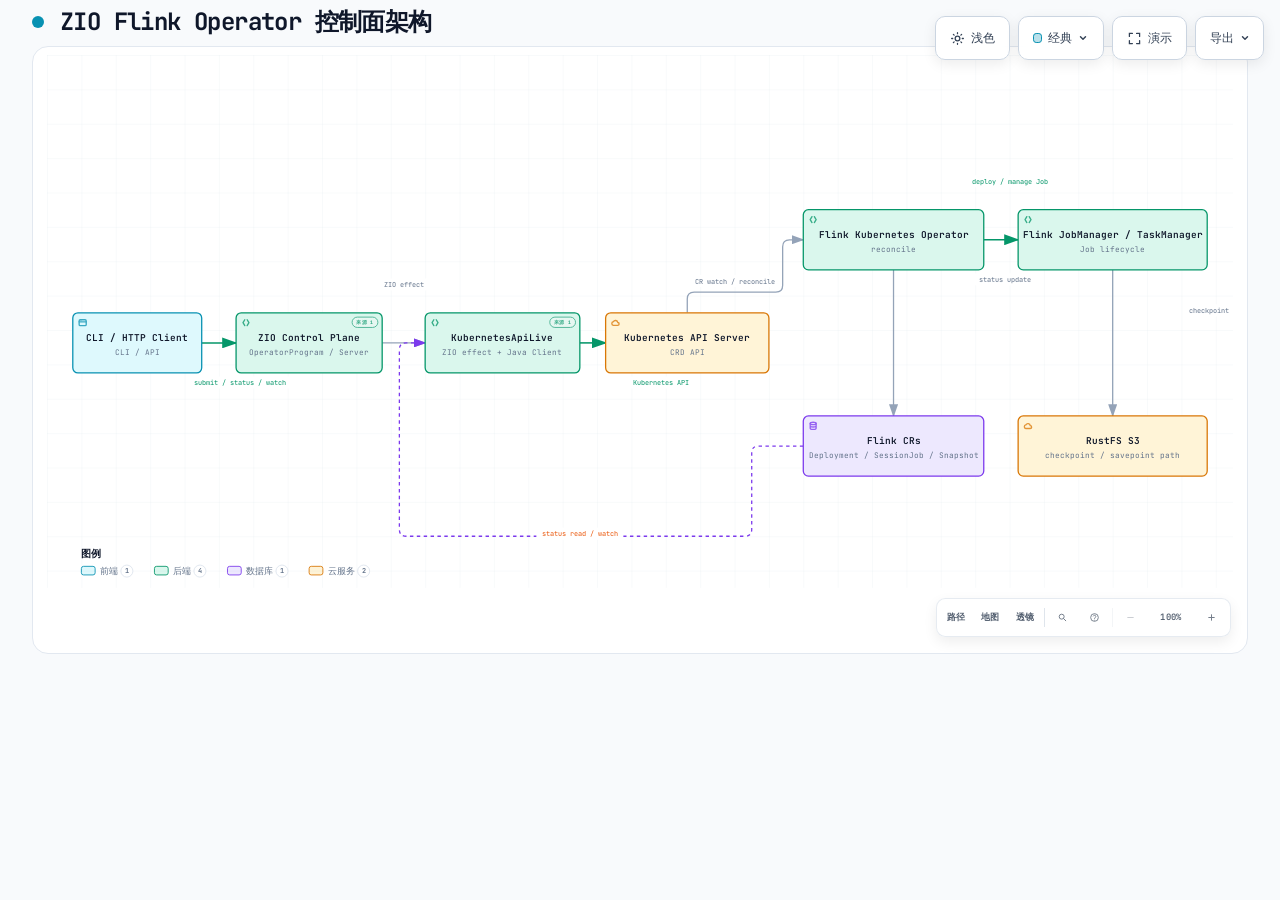
==== docs/diagrams/architecture.html @ db68c4c1 "add architecture and data flow diagrams" ====
<!DOCTYPE html>
<html lang="zh-CN" data-theme="dark" data-preset="classic">
<head>
  <meta charset="UTF-8">
  <meta name="viewport" content="width=device-width, initial-scale=1.0">
  <meta name="generator" content="archify 2.16.0-dev.0">
  <title>ZIO Flink Operator 控制面架构</title>
  <script>
    // Resolve the theme before first paint so light-preference users don't
    // see a dark flash. The toolbar script below re-applies with UI state.
    (function () {
      try {
        var theme = null;
        try {
          var param = new URLSearchParams(window.location.search).get('theme');
          if (param === 'light' || param === 'dark') theme = param;
          if (new URLSearchParams(window.location.search).get('embed') === '1') {
            document.documentElement.setAttribute('data-embed', 'true');
          }
          if (new URLSearchParams(window.location.search).get('present') === '1') {
            document.documentElement.setAttribute('data-present', 'true');
          }
        } catch (_) {}
        if (!theme) {
          try { theme = localStorage.getItem('archify-theme'); } catch (_) {}
        }
        if (theme !== 'light' && theme !== 'dark') {
          theme = window.matchMedia('(prefers-color-scheme: light)').matches ? 'light' : 'dark';
        }
        document.documentElement.setAttribute('data-theme', theme);
      } catch (_) {}
    })();
  </script>
  <!-- Async font load: a blackholed network must not block first paint.
       The body font stack falls back to system monospace until it lands. -->
  <link rel="preconnect" href="https://fonts.gstatic.com" crossorigin>
  <link href="https://fonts.googleapis.com/css2?family=JetBrains+Mono:wght@400;500;600;700&display=swap"
        rel="stylesheet" media="print" onload="this.media='all'">
  <noscript>
    <link href="https://fonts.googleapis.com/css2?family=JetBrains+Mono:wght@400;500;600;700&display=swap" rel="stylesheet">
  </noscript>
  <style>
    /* ==========================================================
       THEME VARIABLES — switch by toggling [data-theme] on <html>
       ========================================================== */
    :root,
    [data-theme="dark"] {
      --bg: #020617;
      --grid: #1e293b;
      --text: #ffffff;
      --text-muted: #94a3b8;
      --text-dim: #475569;
      /* UI chrome and menu hints need more contrast than SVG .t-dim accents */
      --text-faint: #7d8da1;

      --panel: rgba(15, 23, 42, 0.5);
      --panel-border: #1e293b;
      --lane-fill: rgba(15, 23, 42, 0.22);
      --lane-stroke: #334155;

      --arrow: #64748b;
      --arrow-emphasis: #34d399;

      /* Opaque mask color used behind semi-transparent component fills
         so the arrows drawn underneath are properly hidden. */
      --mask: #0f172a;

      --frontend-fill:    rgba(8, 51, 68, 0.4);
      --frontend-stroke:  #22d3ee;
      --backend-fill:     rgba(6, 78, 59, 0.4);
      --backend-stroke:   #34d399;
      --database-fill:    rgba(76, 29, 149, 0.4);
      --database-stroke:  #a78bfa;
      --cloud-fill:       rgba(120, 53, 15, 0.3);
      --cloud-stroke:     #fbbf24;
      --security-fill:    rgba(136, 19, 55, 0.4);
      --security-stroke:  #fb7185;
      --messagebus-fill:  rgba(251, 146, 60, 0.3);
      --messagebus-stroke:#fb923c;
      --external-fill:    rgba(30, 41, 59, 0.5);
      --external-stroke:  #94a3b8;

      --toolbar-bg:       rgba(15, 23, 42, 0.8);
      --toolbar-border:   #334155;
      --toolbar-text:     #e2e8f0;
      --toolbar-hover:    rgba(15, 23, 42, 0.95);
      --toolbar-menu-bg:  #0f172a;
    }

    [data-theme="light"] {
      --bg: #f8fafc;
      --grid: #e2e8f0;
      --text: #0f172a;
      --text-muted: #64748b;
      --text-dim: #94a3b8;
      --text-faint: #64748b;

      --panel: #ffffff;
      --panel-border: #e2e8f0;
      --lane-fill: rgba(248, 250, 252, 0.65);
      --lane-stroke: #cbd5e1;

      --arrow: #94a3b8;
      --arrow-emphasis: #059669;

      --mask: #ffffff;

      --frontend-fill:    rgba(34, 211, 238, 0.15);
      --frontend-stroke:  #0891b2;
      --backend-fill:     rgba(52, 211, 153, 0.18);
      --backend-stroke:   #059669;
      --database-fill:    rgba(167, 139, 250, 0.2);
      --database-stroke:  #7c3aed;
      --cloud-fill:       rgba(251, 191, 36, 0.18);
      --cloud-stroke:     #d97706;
      --security-fill:    rgba(251, 113, 133, 0.15);
      --security-stroke:  #e11d48;
      --messagebus-fill:  rgba(251, 146, 60, 0.15);
      --messagebus-stroke:#ea580c;
      --external-fill:    rgba(148, 163, 184, 0.18);
      --external-stroke:  #64748b;

      --toolbar-bg:       rgba(255, 255, 255, 0.92);
      --toolbar-border:   #cbd5e1;
      --toolbar-text:     #334155;
      --toolbar-hover:    #ffffff;
      --toolbar-menu-bg:  #ffffff;
    }

    /* ==========================================================
       SIGNAL FLOW — an opt-in, motion-forward visual preset.
       The variables also target a standalone exported SVG, whose
       root carries data-preset and data-theme directly.
       ========================================================== */
    [data-preset="signal-flow"][data-theme="dark"] {
      --bg: #030711;
      --grid: #15233a;
      --panel: rgba(6, 14, 28, 0.78);
      --panel-border: #1d3350;
      --lane-fill: rgba(9, 22, 40, 0.5);
      --lane-stroke: #2c4564;
      --text: #f5fbff;
      --text-muted: #9eb0c7;
      --text-dim: #52667f;
      --text-faint: #7890ad;
      --mask: #07101e;
      --frontend-fill: rgba(6, 182, 212, 0.14);
      --frontend-stroke: #67e8f9;
      --backend-fill: rgba(16, 185, 129, 0.14);
      --backend-stroke: #5eead4;
      --database-fill: rgba(139, 92, 246, 0.16);
      --database-stroke: #c4b5fd;
      --cloud-fill: rgba(245, 158, 11, 0.13);
      --cloud-stroke: #fcd34d;
      --security-fill: rgba(244, 63, 94, 0.13);
      --security-stroke: #fda4af;
      --messagebus-fill: rgba(249, 115, 22, 0.13);
      --messagebus-stroke: #fdba74;
      --external-fill: rgba(71, 85, 105, 0.24);
      --external-stroke: #a5b4c7;
      --arrow: #7890ad;
      --arrow-emphasis: #2dd4bf;
      --toolbar-bg: rgba(7, 16, 30, 0.86);
      --toolbar-border: #29415f;
      --toolbar-menu-bg: #07101e;
    }

    [data-preset="signal-flow"][data-theme="light"] {
      --bg: #f4f9fc;
      --grid: #d4e5ee;
      --panel: rgba(255, 255, 255, 0.82);
      --panel-border: #bfd5e2;
      --lane-fill: rgba(232, 243, 248, 0.62);
      --lane-stroke: #a9c5d5;
      --text: #102638;
      --text-muted: #587287;
      --text-dim: #8aa2b4;
      --text-faint: #668397;
      --mask: #ffffff;
      --frontend-fill: rgba(6, 182, 212, 0.09);
      --frontend-stroke: #0789a1;
      --backend-fill: rgba(5, 150, 105, 0.09);
      --backend-stroke: #087f69;
      --database-fill: rgba(124, 58, 237, 0.09);
      --database-stroke: #7254c7;
      --cloud-fill: rgba(217, 119, 6, 0.08);
      --cloud-stroke: #b9670b;
      --security-fill: rgba(225, 29, 72, 0.08);
      --security-stroke: #c53a59;
      --messagebus-fill: rgba(234, 88, 12, 0.08);
      --messagebus-stroke: #c65f27;
      --external-fill: rgba(100, 116, 139, 0.1);
      --external-stroke: #607a8c;
      --arrow: #7b97aa;
      --arrow-emphasis: #0d9488;
    }

    /* ==========================================================
       BLUEPRINT — a review-first drafting preset for deployment,
       infrastructure, and technical design documentation. It keeps
       the same semantic palette and geometry while trading glow for
       precise grid contrast, squared materials, and drafting marks.
       ========================================================== */
    [data-preset="blueprint"][data-theme="dark"] {
      --bg: #06131f;
      --grid: #17425a;
      --panel: rgba(7, 27, 43, 0.9);
      --panel-border: #27627f;
      --lane-fill: rgba(10, 43, 66, 0.36);
      --lane-stroke: #34799a;
      --text: #e3f6ff;
      --text-muted: #91b8ca;
      --text-dim: #557e92;
      --text-faint: #739caf;
      --mask: #0a2031;
      --frontend-fill: rgba(26, 157, 193, 0.14);
      --frontend-stroke: #66d9ef;
      --backend-fill: rgba(31, 155, 124, 0.13);
      --backend-stroke: #69dfbd;
      --database-fill: rgba(120, 105, 196, 0.14);
      --database-stroke: #b4a8ff;
      --cloud-fill: rgba(197, 145, 43, 0.13);
      --cloud-stroke: #ffd166;
      --security-fill: rgba(199, 76, 104, 0.13);
      --security-stroke: #ff8da1;
      --messagebus-fill: rgba(207, 112, 49, 0.13);
      --messagebus-stroke: #ffad66;
      --external-fill: rgba(84, 119, 139, 0.18);
      --external-stroke: #a7cad9;
      --arrow: #78a3b7;
      --arrow-emphasis: #64dfc1;
      --toolbar-bg: rgba(7, 28, 45, 0.92);
      --toolbar-border: #34799a;
      --toolbar-text: #d8f3ff;
      --toolbar-hover: rgba(18, 58, 83, 0.95);
      --toolbar-menu-bg: #0a2031;
    }

    [data-preset="blueprint"][data-theme="light"] {
      --bg: #edf7fa;
      --grid: #b5d5e1;
      --panel: rgba(249, 253, 255, 0.94);
      --panel-border: #78aabd;
      --lane-fill: rgba(210, 232, 240, 0.42);
      --lane-stroke: #83b2c4;
      --text: #123344;
      --text-muted: #4e7486;
      --text-dim: #86a6b4;
      --text-faint: #668c9d;
      --mask: #f9fdff;
      --frontend-fill: rgba(8, 145, 178, 0.08);
      --frontend-stroke: #087f9c;
      --backend-fill: rgba(5, 128, 101, 0.08);
      --backend-stroke: #08755f;
      --database-fill: rgba(100, 75, 180, 0.08);
      --database-stroke: #6757a8;
      --cloud-fill: rgba(181, 120, 15, 0.08);
      --cloud-stroke: #a86609;
      --security-fill: rgba(190, 48, 80, 0.07);
      --security-stroke: #b32f50;
      --messagebus-fill: rgba(196, 81, 22, 0.07);
      --messagebus-stroke: #b65120;
      --external-fill: rgba(79, 112, 128, 0.08);
      --external-stroke: #506f7e;
      --arrow: #6d93a5;
      --arrow-emphasis: #087f69;
      --toolbar-bg: rgba(247, 252, 254, 0.94);
      --toolbar-border: #8ab5c5;
      --toolbar-text: #294f61;
      --toolbar-hover: #ffffff;
      --toolbar-menu-bg: #f9fdff;
    }

    /* ==========================================================
       EDITORIAL — a warm, publication-minded preset for design
       reviews, launch notes, and documentation. The diagram keeps
       the same semantic palette and exact geometry, but trades
       software chrome for paper, ink, ruled structure, and one
       restrained vermilion accent.
       ========================================================== */
    [data-preset="editorial"][data-theme="dark"] {
      --bg: #181611;
      --grid: #39342a;
      --panel: rgba(35, 31, 24, 0.96);
      --panel-border: #625a4a;
      --lane-fill: rgba(52, 46, 35, 0.46);
      --lane-stroke: #726957;
      --text: #f4eddf;
      --text-muted: #b9ae9b;
      --text-dim: #776e60;
      --text-faint: #9d917e;
      --mask: #231f18;
      --frontend-fill: rgba(43, 133, 142, 0.16);
      --frontend-stroke: #7fc6c7;
      --backend-fill: rgba(63, 132, 92, 0.16);
      --backend-stroke: #8fc29e;
      --database-fill: rgba(117, 91, 141, 0.17);
      --database-stroke: #c0a4d0;
      --cloud-fill: rgba(170, 119, 49, 0.16);
      --cloud-stroke: #d8ad68;
      --security-fill: rgba(157, 69, 65, 0.17);
      --security-stroke: #df9085;
      --messagebus-fill: rgba(174, 79, 42, 0.16);
      --messagebus-stroke: #df946f;
      --external-fill: rgba(126, 115, 96, 0.18);
      --external-stroke: #b8ad99;
      --arrow: #948978;
      --arrow-emphasis: #dd6b3d;
      --toolbar-bg: rgba(35, 31, 24, 0.92);
      --toolbar-border: #625a4a;
      --toolbar-text: #eee5d5;
      --toolbar-hover: #302a20;
      --toolbar-menu-bg: #231f18;
    }

    [data-preset="editorial"][data-theme="light"] {
      --bg: #f2eee5;
      --grid: #d8d0c2;
      --panel: rgba(251, 248, 241, 0.97);
      --panel-border: #c4b9a6;
      --lane-fill: rgba(229, 221, 207, 0.42);
      --lane-stroke: #b8aa94;
      --text: #242018;
      --text-muted: #6f6658;
      --text-dim: #a09788;
      --text-faint: #817767;
      --mask: #fbf8f1;
      --frontend-fill: rgba(31, 117, 126, 0.09);
      --frontend-stroke: #287e84;
      --backend-fill: rgba(42, 119, 75, 0.09);
      --backend-stroke: #397b53;
      --database-fill: rgba(105, 75, 130, 0.09);
      --database-stroke: #765d86;
      --cloud-fill: rgba(157, 103, 31, 0.1);
      --cloud-stroke: #9a671f;
      --security-fill: rgba(153, 58, 52, 0.09);
      --security-stroke: #9e463f;
      --messagebus-fill: rgba(182, 70, 27, 0.09);
      --messagebus-stroke: #ad4b25;
      --external-fill: rgba(101, 91, 75, 0.09);
      --external-stroke: #746b5e;
      --arrow: #8a806f;
      --arrow-emphasis: #bb4c23;
      --toolbar-bg: rgba(251, 248, 241, 0.94);
      --toolbar-border: #c4b9a6;
      --toolbar-text: #40392f;
      --toolbar-hover: #fffdf8;
      --toolbar-menu-bg: #fbf8f1;
    }

    * { margin: 0; padding: 0; box-sizing: border-box; }

    body {
      font-family: 'JetBrains Mono', ui-monospace, SFMono-Regular, Menlo, Consolas, 'DejaVu Sans Mono', 'Liberation Mono', 'Noto Sans Mono CJK SC', 'PingFang SC', 'Hiragino Sans GB', 'Microsoft YaHei', monospace;
      background: var(--bg);
      min-height: 100vh;
      padding: 2rem;
      color: var(--text);
      transition: background 0.2s ease, color 0.2s ease;
    }

    html[data-preset="signal-flow"] body {
      background-image:
        radial-gradient(circle at 18% -8%, rgba(34, 211, 238, 0.14), transparent 34rem),
        radial-gradient(circle at 92% 18%, rgba(139, 92, 246, 0.12), transparent 30rem);
      background-attachment: fixed;
    }
    html[data-preset="signal-flow"][data-theme="light"] body {
      background-image:
        radial-gradient(circle at 18% -8%, rgba(6, 182, 212, 0.12), transparent 34rem),
        radial-gradient(circle at 92% 18%, rgba(139, 92, 246, 0.08), transparent 30rem);
    }
    html[data-preset="blueprint"] body {
      background-image:
        linear-gradient(var(--grid) 1px, transparent 1px),
        linear-gradient(90deg, var(--grid) 1px, transparent 1px);
      background-size: 32px 32px;
      background-position: -1px -1px;
      background-attachment: fixed;
    }
    html[data-preset="editorial"] body {
      background-image:
        linear-gradient(90deg, transparent 0, transparent 5.4rem, color-mix(in srgb, var(--security-stroke) 18%, transparent) 5.4rem, color-mix(in srgb, var(--security-stroke) 18%, transparent) calc(5.4rem + 1px), transparent calc(5.4rem + 1px)),
        repeating-linear-gradient(0deg, transparent 0, transparent 31px, color-mix(in srgb, var(--grid) 36%, transparent) 31px, color-mix(in srgb, var(--grid) 36%, transparent) 32px);
      background-attachment: fixed;
    }

    /* Gallery/embed mode keeps the generated artifact as the source of truth
       while presenting only its diagram surface inside a proof card. */
    html[data-embed="true"] body {
      min-height: 0;
      padding: 0;
      overflow: hidden;
      background: var(--bg);
      background-image: none;
    }
    html[data-embed="true"] .toolbar,
    html[data-embed="true"] .header,
    html[data-embed="true"] .cards,
    html[data-embed="true"] .diagram-nav,
    html[data-embed="true"] .overview-map,
    html[data-embed="true"] .focus-chip,
    html[data-embed="true"] .route-probe,
    html[data-embed="true"] .semantic-lens,
    html[data-embed="true"] .diagram-guide,
    html[data-embed="true"] .node-finder,
    html[data-embed="true"] .guided-views { display: none !important; }
    html[data-embed="true"] .container { max-width: none; }
    html[data-embed="true"] .diagram-container {
      padding: 0.5rem;
      border: 0;
      border-radius: 0;
      box-shadow: none;
    }
    html[data-embed="true"] .diagram-container svg { min-width: 0; }

    /* Share Chapter Cue lives in the HTML viewer layer, not inside the SVG.
       It gives one-shot embeds a title, authored note, truthful stop order,
       and lifecycle state while canonical diagram geometry stays untouched. */
    .share-chapter-cue { display: none; }
    html[data-embed="true"][data-share-playback="true"] .share-chapter-cue:not([hidden]),
    html[data-embed="true"][data-share-moment="true"] .share-chapter-cue:not([hidden]) {
      position: absolute;
      z-index: 18;
      top: 0.85rem;
      left: 50%;
      display: grid;
      grid-template-columns: auto minmax(9rem, 13.5rem) minmax(0, 1fr);
      align-items: center;
      gap: 0.45rem 0.85rem;
      width: min(52rem, calc(100% - 1.5rem));
      min-height: 3.35rem;
      padding: 0.55rem 0.75rem 0.65rem;
      overflow: hidden;
      border: 1px solid color-mix(in srgb, var(--frontend-stroke) 42%, var(--toolbar-border));
      border-radius: 0.75rem;
      background:
        linear-gradient(115deg, color-mix(in srgb, var(--frontend-fill) 52%, transparent), transparent 45%),
        color-mix(in srgb, var(--toolbar-menu-bg) 92%, transparent);
      color: var(--toolbar-text);
      box-shadow: 0 14px 42px rgba(0, 0, 0, 0.3), inset 0 1px 0 rgba(255, 255, 255, 0.045);
      backdrop-filter: blur(16px);
      pointer-events: none;
      animation: archify-share-cue-enter 280ms cubic-bezier(0.22, 1, 0.36, 1) both;
    }
    html[data-preset="blueprint"] .share-chapter-cue {
      border-radius: 0.2rem;
      background:
        linear-gradient(90deg, color-mix(in srgb, var(--frontend-fill) 46%, transparent), transparent 36%),
        var(--toolbar-menu-bg);
      box-shadow: 0 10px 28px rgba(0, 0, 0, 0.2);
      backdrop-filter: none;
    }
    html[data-preset="editorial"] .share-chapter-cue {
      border-color: var(--panel-border);
      background:
        linear-gradient(90deg, color-mix(in srgb, var(--security-fill) 58%, transparent), transparent 42%),
        var(--toolbar-menu-bg);
      box-shadow: 0 10px 30px color-mix(in srgb, #000 18%, transparent);
      backdrop-filter: none;
    }
    html[data-preset="editorial"] .share-chapter-state { color: var(--arrow-emphasis); }
    html[data-preset="editorial"] .share-chapter-state::before {
      border-radius: 0;
      box-shadow: none;
      transform: rotate(45deg) scale(0.8);
    }
    .share-chapter-index {
      display: grid;
      gap: 0.12rem;
      min-width: 5rem;
      padding-right: 0.75rem;
      border-right: 1px solid var(--toolbar-border);
    }
    .share-chapter-state {
      display: inline-flex;
      align-items: center;
      gap: 0.36rem;
      color: var(--frontend-stroke);
      font-size: 0.5rem;
      font-weight: 800;
      letter-spacing: 0.14em;
      text-transform: uppercase;
    }
    .share-chapter-state::before {
      width: 0.38rem;
      height: 0.38rem;
      border-radius: 50%;
      background: currentColor;
      box-shadow: 0 0 10px currentColor;
      content: '';
    }
    .share-chapter-cue[data-state="playing"] .share-chapter-state::before {
      animation: archify-share-cue-pulse 1.15s ease-in-out infinite;
    }
    .share-chapter-count {
      color: var(--text-faint);
      font-size: 0.5rem;
      font-weight: 700;
      letter-spacing: 0.08em;
      text-transform: uppercase;
    }
    .share-chapter-copy { min-width: 0; }
    .share-chapter-copy strong,
    .share-chapter-copy small,
    .share-chapter-route {
      display: block;
      overflow: hidden;
      text-overflow: ellipsis;
      white-space: nowrap;
    }
    .share-chapter-copy strong {
      color: var(--toolbar-text);
      font-size: 0.6875rem;
      line-height: 1.35;
    }
    .share-chapter-copy small {
      margin-top: 0.08rem;
      color: var(--text-muted);
      font-size: 0.5rem;
      line-height: 1.35;
    }
    .share-chapter-route {
      color: color-mix(in srgb, var(--frontend-stroke) 76%, var(--text-muted));
      font-size: 0.5625rem;
      font-weight: 650;
      letter-spacing: 0.015em;
      text-align: right;
    }
    .share-chapter-progress {
      position: absolute;
      right: 0;
      bottom: 0;
      left: 0;
      height: 2px;
      overflow: hidden;
      background: color-mix(in srgb, var(--toolbar-border) 72%, transparent);
    }
    .share-chapter-progress span {
      display: block;
      width: 100%;
      height: 100%;
      background: linear-gradient(90deg, var(--frontend-stroke), var(--database-stroke));
      box-shadow: 0 0 12px var(--frontend-stroke);
      transform: scaleX(0);
      transform-origin: left center;
    }

    /* Presentation Stage is a viewer-only layer: it gives the live diagram
       the viewport while keeping guided views, theme, focus, and exports real.
       Embed mode wins when both query parameters are present. */
    html[data-present="true"]:not([data-embed="true"]) body {
      height: 100dvh;
      min-height: 0;
      padding: 1rem;
      overflow: hidden;
    }
    html[data-present="true"]:not([data-embed="true"]) .container {
      display: flex;
      flex-direction: column;
      gap: 0.75rem;
      width: 100%;
      max-width: none;
      height: calc(100dvh - 2rem);
    }
    html[data-present="true"]:not([data-embed="true"]) .header {
      flex: none;
      min-width: 0;
      margin: 0;
      padding-right: 23rem;
    }
    html[data-present="true"]:not([data-embed="true"]) .header-row { margin-bottom: 0.25rem; }
    html[data-present="true"]:not([data-embed="true"]) .subtitle {
      overflow: hidden;
      text-overflow: ellipsis;
      white-space: nowrap;
    }
    html[data-present="true"]:not([data-embed="true"]) .guided-views {
      flex: none;
      margin-bottom: 0;
    }
    html[data-present="true"]:not([data-embed="true"]) .diagram-container {
      display: flex;
      flex: 1 1 auto;
      align-items: center;
      justify-content: center;
      min-height: 0;
      padding: 0.75rem;
      padding-bottom: calc(0.75rem + var(--archify-nav-reserve));
    }
    html[data-present="true"]:not([data-embed="true"]) .diagram-container > svg {
      flex: 1 1 auto;
      height: 100%;
      min-height: 0;
      width: 100%;
      min-width: 0;
    }
    html[data-present="true"]:not([data-embed="true"]) .cards { display: none; }
    html[data-present="true"]:not([data-embed="true"]) #btn-present {
      border-color: var(--frontend-stroke);
      color: var(--frontend-stroke);
    }

    /* The reader owns only the outer scale. Wide diagrams keep one authored
       SVG/viewBox while the runtime chooses a desktop width from the actual
       vertical budget. This avoids device-specific files and breakpoint
       jumps between a laptop and a tall monitor. */
    .container {
      width: 100%;
      max-width: var(--archify-reader-width, 1440px);
      margin: 0 auto;
    }
    @media (min-width: 768px) and (max-height: 920px) {
      .header { margin-bottom: 1rem; }
      .diagram-container { padding: 1rem; }
      .cards { margin-top: 1rem; }
      .card { padding: 1rem; }
    }

    .header { margin-bottom: 1.5rem; padding-right: 29.5rem; }

    html[data-preset="signal-flow"] .header,
    html[data-preset="blueprint"] .header,
    html[data-preset="editorial"] .header { padding-right: 29.5rem; }

    .header-row {
      display: flex;
      align-items: center;
      gap: 1rem;
      margin-bottom: 0.5rem;
    }

    .pulse-dot {
      width: 12px;
      height: 12px;
      background: var(--frontend-stroke);
      border-radius: 50%;
      animation: none;
    }

    html[data-motion-capable="true"] .pulse-dot { animation: pulse 2s infinite; }

    @keyframes pulse {
      0%, 100% { opacity: 1; }
      50% { opacity: 0.5; }
    }

    h1 {
      font-size: 1.5rem;
      font-weight: 700;
      letter-spacing: -0.025em;
    }

    .subtitle {
      color: var(--text-muted);
      font-size: 0.875rem;
      margin-left: 1.75rem;
    }

    html[data-preset="signal-flow"] .header-row::after {
      content: attr(data-preset-badge-signal-flow);
      margin-left: auto;
      color: var(--frontend-stroke);
      border: 1px solid var(--frontend-stroke);
      border-radius: 999px;
      padding: 0.28rem 0.6rem;
      font-size: 0.625rem;
      letter-spacing: 0.12em;
      opacity: 0.82;
      box-shadow: 0 0 20px rgba(34, 211, 238, 0.12);
      white-space: nowrap;
    }

    html[data-preset="blueprint"] .pulse-dot {
      width: 10px;
      height: 10px;
      border: 1px solid var(--frontend-stroke);
      border-radius: 1px;
      background: transparent;
      box-shadow: inset 0 0 0 2px var(--bg);
      transform: rotate(45deg);
      animation: none;
    }
    html[data-preset="blueprint"] .header-row::after {
      content: attr(data-preset-badge-blueprint);
      margin-left: auto;
      padding: 0.28rem 0.55rem;
      border-top: 1px solid var(--frontend-stroke);
      border-bottom: 1px solid var(--frontend-stroke);
      color: var(--frontend-stroke);
      font-size: 0.5625rem;
      font-weight: 700;
      letter-spacing: 0.14em;
      white-space: nowrap;
    }

    html[data-preset="editorial"] h1,
    html[data-preset="editorial"] .card h3 {
      font-family: Georgia, 'Times New Roman', 'Songti SC', STSong, serif;
      letter-spacing: -0.02em;
    }
    html[data-preset="editorial"] h1 { font-size: 1.72rem; font-weight: 600; }
    html[data-preset="editorial"] .pulse-dot {
      width: 9px;
      height: 9px;
      border: 1px solid var(--arrow-emphasis);
      border-radius: 0;
      background: var(--arrow-emphasis);
      box-shadow: 0 0 0 3px color-mix(in srgb, var(--arrow-emphasis) 14%, transparent);
      transform: rotate(45deg);
      animation: none;
    }
    html[data-preset="editorial"] .header-row::after {
      content: attr(data-preset-badge-editorial);
      margin-left: auto;
      padding: 0.32rem 0 0.24rem;
      border-bottom: 2px solid var(--arrow-emphasis);
      color: var(--arrow-emphasis);
      font-family: Georgia, 'Times New Roman', serif;
      font-size: 0.625rem;
      font-style: italic;
      font-weight: 600;
      letter-spacing: 0.08em;
      white-space: nowrap;
    }

    .diagram-container {
      --archify-nav-reserve: 0px;
      background: var(--panel);
      border-radius: 1rem;
      border: 1px solid var(--panel-border);
      padding: 1.5rem;
      padding-bottom: calc(1.5rem + var(--archify-nav-reserve));
      overflow: hidden;
      position: relative;
    }

    html[data-preset="signal-flow"] .diagram-container {
      position: relative;
      overflow: hidden;
      background: linear-gradient(180deg, rgba(8, 20, 38, 0.82), rgba(3, 8, 18, 0.94));
      box-shadow: inset 0 1px 0 rgba(255, 255, 255, 0.04), 0 28px 80px rgba(0, 0, 0, 0.34);
    }
    html[data-preset="signal-flow"][data-theme="light"] .diagram-container {
      background: linear-gradient(180deg, rgba(255, 255, 255, 0.9), rgba(237, 246, 250, 0.94));
      box-shadow: inset 0 1px 0 rgba(255, 255, 255, 0.72), 0 24px 60px rgba(45, 78, 99, 0.12);
    }
    html[data-preset="blueprint"] .diagram-container {
      border-color: var(--panel-border);
      border-radius: 0.35rem;
      background: var(--panel);
      box-shadow:
        inset 0 0 0 1px color-mix(in srgb, var(--panel-border) 34%, transparent),
        0 18px 48px rgba(0, 0, 0, 0.16);
    }
    html[data-preset="blueprint"] .diagram-container::after {
      content: "";
      position: absolute;
      z-index: 10;
      inset: 0.7rem;
      pointer-events: none;
      background:
        linear-gradient(var(--frontend-stroke), var(--frontend-stroke)) left top / 1.35rem 1px no-repeat,
        linear-gradient(var(--frontend-stroke), var(--frontend-stroke)) left top / 1px 1.35rem no-repeat,
        linear-gradient(var(--frontend-stroke), var(--frontend-stroke)) right top / 1.35rem 1px no-repeat,
        linear-gradient(var(--frontend-stroke), var(--frontend-stroke)) right top / 1px 1.35rem no-repeat,
        linear-gradient(var(--frontend-stroke), var(--frontend-stroke)) left bottom / 1.35rem 1px no-repeat,
        linear-gradient(var(--frontend-stroke), var(--frontend-stroke)) left bottom / 1px 1.35rem no-repeat,
        linear-gradient(var(--frontend-stroke), var(--frontend-stroke)) right bottom / 1.35rem 1px no-repeat,
        linear-gradient(var(--frontend-stroke), var(--frontend-stroke)) right bottom / 1px 1.35rem no-repeat;
      opacity: 0.58;
    }
    html[data-preset="editorial"] .diagram-container {
      overflow: hidden;
      border-color: var(--panel-border);
      border-radius: 0.38rem;
      background:
        linear-gradient(90deg, color-mix(in srgb, var(--security-fill) 58%, transparent), transparent 12%),
        var(--panel);
      box-shadow:
        0 1px 0 color-mix(in srgb, var(--text) 6%, transparent),
        0 18px 48px color-mix(in srgb, #000 19%, transparent);
    }
    html[data-preset="editorial"] .diagram-container::after {
      position: absolute;
      z-index: 10;
      top: 0.72rem;
      right: 1.25rem;
      padding: 0.2rem 0.52rem;
      border: 1px solid var(--panel-border);
      background: var(--panel);
      color: var(--arrow-emphasis);
      content: attr(data-preset-badge-editorial-plate);
      font-family: Georgia, 'Times New Roman', serif;
      font-size: 0.52rem;
      font-style: italic;
      font-weight: 600;
      letter-spacing: 0.09em;
      pointer-events: none;
    }
    html[data-embed="true"][data-preset="editorial"] .diagram-container::after { display: none; }
    html[data-motion-capable="true"][data-preset="signal-flow"][data-ambient-motion="running"] .diagram-container::before {
      content: "";
      position: absolute;
      inset: 0;
      pointer-events: none;
      background: linear-gradient(115deg, transparent 28%, rgba(103, 232, 249, 0.035) 48%, transparent 68%);
      transform: translateX(-70%);
      animation: archify-signal-scan 4.8s ease-in-out 1 both;
    }

    /* Motion Governor gives the reader a real static state and gives the
       strongest semantic action the only motion budget. Atmosphere resets to
       its authored base instead of freezing mid-cycle. Static artifacts never
       start a decorative pulse or scan. */
    html:not([data-motion-capable="true"]) svg[data-animation="trace"] [data-animate] {
      animation: none !important;
    }
    html[data-motion="still"] .pulse-dot,
    html[data-motion="still"] .diagram-container::before,
    html[data-motion="still"] svg[data-animation="trace"] [data-animate],
    html[data-motion-owner] .pulse-dot,
    html[data-motion-owner] .diagram-container::before,
    html[data-motion-owner] svg[data-animation="trace"] [data-animate],
    html[data-embed="true"] .pulse-dot,
    html[data-embed="true"] .diagram-container::before,
    html[data-share-playback="true"] .pulse-dot,
    html[data-share-playback="true"] .diagram-container::before,
    html[data-document-hidden="true"] .pulse-dot,
    html[data-document-hidden="true"] .diagram-container::before,
    html[data-document-hidden="true"] svg[data-animation="trace"] [data-animate] {
      animation: none !important;
    }
    html[data-motion="still"] .diagram-container::before,
    html[data-motion-owner] .diagram-container::before,
    html[data-embed="true"] .diagram-container::before,
    html[data-share-playback="true"] .diagram-container::before {
      opacity: 0;
    }
    html[data-motion="still"] .guided-view-progress span,
    html[data-motion="still"] .guided-story-caption,
    html[data-motion="still"] .story-trail-flow,
    html[data-motion="still"] .intent-trace-flow,
    html[data-motion="still"] .route-probe-flow,
    html[data-motion="still"] .route-journey-flow,
    html[data-motion="still"] .semantic-lens-flow,
    html[data-motion="still"] .diagram-guide,
    html[data-motion="still"] [data-story-step],
    html[data-motion="still"] .overview-map-live,
    html[data-motion="still"] .guided-view-stop,
    html[data-motion="still"] .share-chapter-cue,
    html[data-motion="still"] .share-chapter-state::before,
    html[data-motion="still"] .share-chapter-progress span,
    html[data-document-hidden="true"] .guided-view-progress span,
    html[data-document-hidden="true"] .story-trail-flow,
    html[data-document-hidden="true"] .intent-trace-flow,
    html[data-document-hidden="true"] .route-probe-flow,
    html[data-document-hidden="true"] .route-journey-flow,
    html[data-document-hidden="true"] .semantic-lens-flow,
    html[data-document-hidden="true"] .diagram-guide,
    html[data-document-hidden="true"] [data-story-step],
    html[data-document-hidden="true"] .overview-map-live,
    html[data-document-hidden="true"] .guided-view-stop,
    html[data-document-hidden="true"] .share-chapter-cue,
    html[data-document-hidden="true"] .share-chapter-state::before,
    html[data-document-hidden="true"] .share-chapter-progress span {
      animation: none !important;
    }
    html[data-motion="still"] .guided-view-progress span {
      transform: scaleX(1) !important;
    }
    html[data-motion="still"] svg[data-story-playing="true"] .story-trail-flow {
      stroke-dasharray: none;
      stroke-dashoffset: 0;
      opacity: 0.55;
    }
    html[data-motion="still"] .intent-trace-flow,
    html[data-motion="still"] .route-probe-flow {
      stroke-dasharray: none;
      stroke-dashoffset: 0;
      opacity: 0.72;
    }
    html[data-motion="still"] .route-journey-overlay,
    html[data-document-hidden="true"] .route-journey-overlay { display: none !important; }
    html[data-motion="still"] .relationship-pulse-overlay,
    html[data-motion="still"] .story-carrier-overlay,
    html[data-document-hidden="true"] .story-carrier-overlay { display: none !important; }
    html[data-motion="still"] .chapter-handoff-overlay { display: none !important; }
    html[data-motion="still"] .chapter-handoff-anchor { animation: none !important; }
    html[data-motion="still"] .guided-view-chapter,
    html[data-motion="still"] svg [data-node-id],
    html[data-motion="still"] svg [data-edge-from],
    html[data-motion="still"] svg [data-detail],
    html[data-motion="still"] svg [data-detail-anchor],
    html[data-motion="still"] svg [data-legend-hit],
    html[data-motion="still"] svg {
      transition: none !important;
    }

    svg {
      width: 100%;
      min-width: min(900px, 100%);
      display: block;
      transform-origin: 0 0;
      transition: transform 0.18s ease;
    }

    .diagram-container.is-camera-moving svg {
      transition: transform 0.42s cubic-bezier(0.22, 1, 0.36, 1);
    }
    .diagram-container.is-camera-transaction svg { transition: none; }
    .diagram-container.is-pannable { cursor: grab; }
    .diagram-container.is-panning { cursor: grabbing; user-select: none; }
    .diagram-container.is-panning svg { transition: none; }

    .diagram-nav {
      position: absolute;
      right: 1rem;
      bottom: 1rem;
      z-index: 12;
      display: inline-flex;
      align-items: center;
      max-width: calc(100% - 2rem);
      padding: 0.15rem;
      gap: 0;
      overflow-x: auto;
      border: 1px solid color-mix(in srgb, var(--toolbar-border) 48%, transparent);
      border-radius: 0.58rem;
      background: color-mix(in srgb, var(--toolbar-bg) 82%, transparent);
      box-shadow: 0 5px 14px rgba(0, 0, 0, 0.07);
      backdrop-filter: blur(10px);
      scrollbar-width: none;
    }
    .diagram-nav::-webkit-scrollbar { display: none; }
    .diagram-nav button,
    .focus-chip button,
    .guided-views button {
      border: 0;
      background: transparent;
      color: var(--toolbar-text);
      font: inherit;
      cursor: pointer;
    }
    .diagram-nav button {
      min-width: 2rem;
      height: 2rem;
      padding: 0 0.35rem;
      border-radius: 0.35rem;
      color: color-mix(in srgb, var(--toolbar-text) 68%, transparent);
      font-size: 0.56rem;
      font-weight: 600;
      letter-spacing: 0.02em;
      transition: background 0.15s, color 0.15s;
    }
    .diagram-nav button:hover,
    .diagram-nav button:focus-visible,
    .focus-chip button:hover,
    .focus-chip button:focus-visible,
    .guided-views button:hover,
    .guided-views button:focus-visible { background: var(--toolbar-hover); }
    .diagram-nav button:focus-visible,
    .focus-chip button:focus-visible,
    .guided-views button:focus-visible {
      outline: 2px solid var(--frontend-stroke);
      outline-offset: 1px;
    }
    .diagram-nav button:disabled { opacity: 0.38; cursor: default; }
    .diagram-nav button:disabled:hover { background: transparent; }
    .diagram-nav #btn-route-probe,
    .diagram-nav #btn-overview-map,
    .diagram-nav #btn-semantic-lens {
      min-width: auto;
      padding-inline: 0.5rem;
      color: color-mix(in srgb, var(--toolbar-text) 86%, transparent);
      font-weight: 650;
    }
    .diagram-nav #btn-node-finder,
    .diagram-nav [data-view="out"] {
      position: relative;
      margin-left: 0.25rem;
    }
    .diagram-nav #btn-node-finder::before,
    .diagram-nav [data-view="out"]::before {
      position: absolute;
      top: 0.4rem;
      bottom: 0.4rem;
      left: -0.13rem;
      width: 1px;
      background: color-mix(in srgb, var(--toolbar-border) 62%, transparent);
      content: "";
      pointer-events: none;
    }
    .diagram-nav-icon {
      display: block;
      width: 0.72rem;
      height: 0.72rem;
      margin: auto;
      background: currentColor;
      -webkit-mask-position: center;
      -webkit-mask-repeat: no-repeat;
      -webkit-mask-size: contain;
      mask-position: center;
      mask-repeat: no-repeat;
      mask-size: contain;
    }
    .diagram-nav-icon.find {
      -webkit-mask-image: url("data:image/svg+xml,%3Csvg xmlns='http://www.w3.org/2000/svg' viewBox='0 0 20 20'%3E%3Ccircle cx='8.5' cy='8.5' r='4.5' fill='none' stroke='black' stroke-width='1.8'/%3E%3Cpath d='m12 12 4 4' fill='none' stroke='black' stroke-width='1.8' stroke-linecap='round'/%3E%3C/svg%3E");
      mask-image: url("data:image/svg+xml,%3Csvg xmlns='http://www.w3.org/2000/svg' viewBox='0 0 20 20'%3E%3Ccircle cx='8.5' cy='8.5' r='4.5' fill='none' stroke='black' stroke-width='1.8'/%3E%3Cpath d='m12 12 4 4' fill='none' stroke='black' stroke-width='1.8' stroke-linecap='round'/%3E%3C/svg%3E");
    }
    .diagram-nav-icon.guide {
      -webkit-mask-image: url("data:image/svg+xml,%3Csvg xmlns='http://www.w3.org/2000/svg' viewBox='0 0 20 20'%3E%3Ccircle cx='10' cy='10' r='7' fill='none' stroke='black' stroke-width='1.7'/%3E%3Cpath d='M7.8 7.3a2.4 2.4 0 014.6.9c0 1.8-2.4 2-2.4 3.7M10 14.9h.01' fill='none' stroke='black' stroke-width='1.7' stroke-linecap='round'/%3E%3C/svg%3E");
      mask-image: url("data:image/svg+xml,%3Csvg xmlns='http://www.w3.org/2000/svg' viewBox='0 0 20 20'%3E%3Ccircle cx='10' cy='10' r='7' fill='none' stroke='black' stroke-width='1.7'/%3E%3Cpath d='M7.8 7.3a2.4 2.4 0 014.6.9c0 1.8-2.4 2-2.4 3.7M10 14.9h.01' fill='none' stroke='black' stroke-width='1.7' stroke-linecap='round'/%3E%3C/svg%3E");
    }
    .diagram-nav-icon.minus {
      -webkit-mask-image: url("data:image/svg+xml,%3Csvg xmlns='http://www.w3.org/2000/svg' viewBox='0 0 20 20'%3E%3Cpath d='M5 10h10' fill='none' stroke='black' stroke-width='1.8' stroke-linecap='round'/%3E%3C/svg%3E");
      mask-image: url("data:image/svg+xml,%3Csvg xmlns='http://www.w3.org/2000/svg' viewBox='0 0 20 20'%3E%3Cpath d='M5 10h10' fill='none' stroke='black' stroke-width='1.8' stroke-linecap='round'/%3E%3C/svg%3E");
    }
    .diagram-nav-icon.plus {
      -webkit-mask-image: url("data:image/svg+xml,%3Csvg xmlns='http://www.w3.org/2000/svg' viewBox='0 0 20 20'%3E%3Cpath d='M10 5v10M5 10h10' fill='none' stroke='black' stroke-width='1.8' stroke-linecap='round'/%3E%3C/svg%3E");
      mask-image: url("data:image/svg+xml,%3Csvg xmlns='http://www.w3.org/2000/svg' viewBox='0 0 20 20'%3E%3Cpath d='M10 5v10M5 10h10' fill='none' stroke='black' stroke-width='1.8' stroke-linecap='round'/%3E%3C/svg%3E");
    }
    .diagram-nav [data-view="reset"] {
      display: inline-flex;
      align-items: center;
      justify-content: center;
      gap: 0.2rem;
      min-width: 3.1rem;
      padding-inline: 0.35rem;
    }
    .diagram-nav [data-view="reset"][data-detail-visible] {
      min-width: 3.8rem;
    }
    .diagram-nav-detail {
      color: color-mix(in srgb, var(--toolbar-text) 52%, transparent);
      font-size: 0.44rem;
      font-weight: 700;
      line-height: 1;
      letter-spacing: 0.07em;
    }
    .diagram-nav-percent {
      color: color-mix(in srgb, var(--toolbar-text) 84%, transparent);
      font-size: 0.55rem;
      font-weight: 650;
      line-height: 1;
    }
    .diagram-container[data-camera-indicator="true"] .diagram-nav-detail,
    .diagram-container[data-camera-indicator="true"] .diagram-nav-percent { color: var(--frontend-stroke); }
    .diagram-nav #btn-diagram-guide[aria-expanded="true"] {
      color: var(--cloud-stroke);
      background: var(--toolbar-hover);
    }

    /* Semantic Radar is a deliberately simplified, viewer-only overview. It
       uses authored node bounds and the live camera viewport rather than
       cloning the canonical SVG, so IDs, filters, animation, and export state
       stay singular and deterministic. */
    .overview-map {
      position: absolute;
      right: 1rem;
      bottom: calc(4.15rem + var(--archify-nav-reserve));
      z-index: 12;
      width: 11.25rem;
      overflow: hidden;
      border: 1px solid color-mix(in srgb, var(--frontend-stroke) 52%, var(--toolbar-border));
      border-radius: 0.78rem;
      background: var(--toolbar-menu-bg);
      color: var(--toolbar-text);
      box-shadow: 0 16px 42px rgba(0, 0, 0, 0.3);
      backdrop-filter: blur(16px);
      font-size: 0.625rem;
    }
    .overview-map[hidden] { display: none; }
    .overview-map[data-docked="true"] {
      position: fixed;
      right: var(--archify-radar-right, 1rem);
      top: var(--archify-radar-top, 1rem);
      bottom: auto;
    }
    .overview-map[data-docked="true"][data-dock-side="left"] {
      right: auto;
      left: var(--archify-radar-left, 1rem);
    }
    html[data-preset="blueprint"] .overview-map { border-radius: 0.28rem; }
    .overview-map-head {
      display: grid;
      grid-template-columns: auto minmax(0, 1fr) auto;
      align-items: center;
      gap: 0.45rem;
      min-height: 2.25rem;
      padding: 0.42rem 0.48rem 0.38rem 0.55rem;
      border-bottom: 1px solid var(--toolbar-border);
      background: linear-gradient(110deg, color-mix(in srgb, var(--frontend-fill) 45%, transparent), transparent 68%);
      cursor: grab;
      touch-action: none;
      user-select: none;
    }
    .overview-map[data-panel-dragging="true"] .overview-map-head { cursor: grabbing; }
    .overview-map[data-placement-invalid="true"] {
      border-color: var(--security-stroke);
      box-shadow: 0 0 0 2px color-mix(in srgb, var(--security-stroke) 34%, transparent), 0 16px 42px rgba(0, 0, 0, 0.3);
    }
    .overview-map[data-compact="true"] {
      width: 7.4rem;
    }
    .overview-map[data-compact="true"] .overview-map-head {
      grid-template-columns: minmax(0, 1fr) auto;
      gap: 0.24rem;
      min-height: 1.5rem;
      padding: 0.05rem 0.16rem 0.05rem 0.32rem;
      border-bottom: 0;
    }
    .overview-map[data-compact="true"] .overview-map-live,
    .overview-map[data-compact="true"] .overview-map-copy,
    .overview-map[data-compact="true"] .overview-map-surface,
    .overview-map[data-compact="true"] .overview-map-hint {
      display: none;
    }
    .overview-map[data-compact="true"] .overview-map-expand { display: inline-flex; }
    .overview-map[data-compact="true"] .overview-map-close {
      width: 1.15rem;
      height: 1.15rem;
      font-size: 0.72rem;
    }
    .overview-map-live {
      width: 0.42rem;
      height: 0.42rem;
      border-radius: 50%;
      background: var(--backend-stroke);
      box-shadow: 0 0 0 0 color-mix(in srgb, var(--backend-stroke) 52%, transparent);
      animation: archify-radar-live 2.4s ease-out infinite;
    }
    .overview-map-copy { min-width: 0; line-height: 1.1; }
    .overview-map-copy strong {
      display: block;
      overflow: hidden;
      color: var(--frontend-stroke);
      font-size: 0.59rem;
      letter-spacing: 0.12em;
      text-transform: uppercase;
      white-space: nowrap;
      text-overflow: ellipsis;
    }
    .overview-map-copy small {
      display: block;
      margin-top: 0.18rem;
      overflow: hidden;
      color: var(--text-faint);
      font-size: 0.52rem;
      letter-spacing: 0.04em;
      white-space: nowrap;
      text-overflow: ellipsis;
    }
    .overview-map-expand {
      display: none;
      align-items: center;
      justify-content: center;
      min-width: 0;
      height: 1.2rem;
      padding: 0 0.34rem;
      overflow: hidden;
      border: 0;
      border-radius: 0.3rem;
      background: transparent;
      color: var(--frontend-stroke);
      font: inherit;
      font-size: 0.49rem;
      font-weight: 700;
      letter-spacing: 0.06em;
      text-transform: uppercase;
      white-space: nowrap;
      cursor: pointer;
    }
    .overview-map-close {
      width: 1.55rem;
      height: 1.55rem;
      padding: 0;
      border: 0;
      border-radius: 0.34rem;
      background: transparent;
      color: var(--toolbar-text);
      font: inherit;
      font-size: 0.9rem;
      cursor: pointer;
    }
    .overview-map-expand:hover,
    .overview-map-expand:focus-visible,
    .overview-map-close:hover,
    .overview-map-close:focus-visible { background: var(--toolbar-hover); }
    .overview-map-expand:focus-visible,
    .overview-map-close:focus-visible,
    .overview-map-surface:focus-visible,
    .overview-map-node:focus-visible {
      outline: 2px solid var(--frontend-stroke);
      outline-offset: 1px;
    }
    .overview-map-surface {
      position: relative;
      height: 7rem;
      margin: 0.42rem;
      overflow: hidden;
      border: 1px solid color-mix(in srgb, var(--panel-border) 72%, transparent);
      border-radius: 0.42rem;
      background:
        linear-gradient(color-mix(in srgb, var(--panel-border) 26%, transparent) 1px, transparent 1px),
        linear-gradient(90deg, color-mix(in srgb, var(--panel-border) 26%, transparent) 1px, transparent 1px),
        color-mix(in srgb, var(--bg) 86%, transparent);
      background-size: 12px 12px;
      cursor: crosshair;
      touch-action: none;
    }
    html[data-preset="blueprint"] .overview-map-surface { border-radius: 0.1rem; }
    .overview-map-surface > svg {
      width: 100%;
      height: 100%;
      min-width: 0;
      transform: none !important;
      transition: none !important;
      display: block;
      overflow: visible;
    }
    .overview-map-node {
      fill: var(--backend-stroke);
      fill-opacity: 0.52;
      stroke: var(--backend-stroke);
      stroke-opacity: 0.86;
      vector-effect: non-scaling-stroke;
      cursor: pointer;
      transition: fill-opacity 140ms ease, stroke-width 140ms ease, filter 140ms ease;
    }
    .overview-map-node[data-kind="frontend"],
    .overview-map-node[data-kind="start"] { fill: var(--frontend-stroke); stroke: var(--frontend-stroke); }
    .overview-map-node[data-kind="database"],
    .overview-map-node[data-kind="success"] { fill: var(--database-stroke); stroke: var(--database-stroke); }
    .overview-map-node[data-kind="cloud"],
    .overview-map-node[data-kind="waiting"] { fill: var(--cloud-stroke); stroke: var(--cloud-stroke); }
    .overview-map-node[data-kind="messagebus"] { fill: var(--messagebus-stroke); stroke: var(--messagebus-stroke); }
    .overview-map-node[data-kind="security"],
    .overview-map-node[data-kind="decision"],
    .overview-map-node[data-kind="failure"] { fill: var(--security-stroke); stroke: var(--security-stroke); }
    .overview-map-node[data-kind="external"],
    .overview-map-node[data-kind="neutral"] { fill: var(--external-stroke); stroke: var(--external-stroke); }
    .overview-map-node[data-radar-active="true"],
    .overview-map-node:hover,
    .overview-map-node:focus-visible {
      fill-opacity: 0.92;
      stroke-width: 2.2;
      filter: drop-shadow(0 0 3px currentColor);
    }
    .overview-map-viewport {
      fill: color-mix(in srgb, var(--frontend-fill) 56%, transparent);
      stroke: var(--frontend-stroke);
      stroke-width: 2;
      vector-effect: non-scaling-stroke;
      pointer-events: none;
      filter: drop-shadow(0 0 3px color-mix(in srgb, var(--frontend-stroke) 54%, transparent));
    }
    .overview-map-hint {
      display: flex;
      justify-content: space-between;
      gap: 0.5rem;
      padding: 0 0.52rem 0.46rem;
      color: var(--text-faint);
      font-size: 0.49rem;
      letter-spacing: 0.06em;
      text-transform: uppercase;
    }
    .diagram-nav #btn-overview-map[aria-expanded="true"] {
      color: var(--frontend-stroke);
      background: var(--toolbar-hover);
    }
    .overview-map-feedback {
      position: absolute;
      right: 1rem;
      bottom: 4.15rem;
      z-index: 13;
      max-width: min(16rem, calc(100% - 2rem));
      padding: 0.38rem 0.55rem;
      border: 1px solid color-mix(in srgb, var(--frontend-stroke) 52%, var(--toolbar-border));
      border-radius: 0.5rem;
      background: var(--toolbar-menu-bg);
      color: var(--toolbar-text);
      box-shadow: 0 8px 24px rgba(0, 0, 0, 0.2);
      font-size: 0.52rem;
      line-height: 1.35;
      pointer-events: none;
    }
    .overview-map-feedback[hidden] { display: none; }
    .focus-chip[data-radar-yielded="true"] { display: none !important; }
    .diagram-nav #btn-route-probe[aria-pressed="true"] {
      color: var(--backend-stroke);
      background: var(--toolbar-hover);
    }
    .diagram-nav #btn-semantic-lens[aria-expanded="true"],
    .diagram-nav #btn-semantic-lens[aria-pressed="true"] {
      color: var(--database-stroke);
      background: var(--toolbar-hover);
    }

    /* Semantic Lens turns the compiled node-kind palette into an analytical
       legend. One kind reveals its real traffic; two kinds compare only their
       direct authored relationships. Geometry and the canonical SVG stay put. */
    .semantic-lens {
      position: absolute;
      right: 1rem;
      bottom: calc(4.15rem + var(--archify-nav-reserve));
      z-index: 24;
      width: min(20rem, calc(100% - 2rem));
      overflow: hidden;
      border: 1px solid color-mix(in srgb, var(--database-stroke) 58%, var(--toolbar-border));
      border-radius: 0.82rem;
      background:
        linear-gradient(135deg, color-mix(in srgb, var(--database-fill) 34%, transparent), transparent 48%),
        var(--toolbar-menu-bg);
      color: var(--toolbar-text);
      box-shadow: 0 18px 52px rgba(0, 0, 0, 0.36);
      backdrop-filter: blur(18px);
      animation: archify-lens-in 180ms cubic-bezier(0.22, 1, 0.36, 1);
    }
    .semantic-lens[hidden] { display: none; }
    .semantic-lens[data-dock-side="left"] { left: 1rem; right: auto; }
    .semantic-lens[data-dock-side="right"] { left: auto; right: 1rem; }
    html[data-preset="blueprint"] .semantic-lens { border-radius: 0.28rem; }
    .semantic-lens-head {
      display: grid;
      grid-template-columns: minmax(0, 1fr) auto;
      align-items: start;
      gap: 0.75rem;
      padding: 0.72rem 0.78rem 0.62rem;
      border-bottom: 1px solid var(--toolbar-border);
    }
    .semantic-lens-eyebrow {
      display: block;
      color: var(--database-stroke);
      font-size: 0.5rem;
      font-weight: 800;
      letter-spacing: 0.16em;
      text-transform: uppercase;
    }
    .semantic-lens-title {
      display: block;
      margin-top: 0.16rem;
      color: var(--text);
      font-size: 0.82rem;
      letter-spacing: -0.02em;
    }
    .semantic-lens-close {
      width: 1.75rem;
      height: 1.75rem;
      padding: 0;
      border: 0;
      border-radius: 0.35rem;
      background: transparent;
      color: var(--toolbar-text);
      font: inherit;
      font-size: 1rem;
      cursor: pointer;
    }
    .semantic-lens-close:hover,
    .semantic-lens-close:focus-visible { background: var(--toolbar-hover); }
    .semantic-lens-instruction {
      margin: 0;
      padding: 0.52rem 0.78rem 0.48rem;
      color: var(--text-faint);
      font-size: 0.55rem;
      line-height: 1.45;
    }
    .semantic-lens-kinds {
      display: grid;
      grid-template-columns: 1fr 1fr;
      gap: 0.3rem;
      max-height: min(15rem, 40vh);
      padding: 0 0.5rem 0.5rem;
      overflow-y: auto;
      scrollbar-width: thin;
    }
    .semantic-lens-kind {
      --lens-color: var(--external-stroke);
      display: grid;
      grid-template-columns: auto minmax(0, 1fr) auto;
      align-items: center;
      gap: 0.42rem;
      min-width: 0;
      min-height: 2.15rem;
      padding: 0.35rem 0.42rem;
      border: 1px solid color-mix(in srgb, var(--lens-color) 24%, var(--toolbar-border));
      border-radius: 0.45rem;
      background: color-mix(in srgb, var(--panel) 76%, transparent);
      color: var(--toolbar-text);
      font: inherit;
      text-align: left;
      cursor: pointer;
      transition: border-color 140ms ease, background 140ms ease, opacity 140ms ease;
    }
    html[data-preset="blueprint"] .semantic-lens-kind { border-radius: 0.12rem; }
    .semantic-lens-kind[data-kind="frontend"],
    .semantic-lens-kind[data-kind="start"] { --lens-color: var(--frontend-stroke); }
    .semantic-lens-kind[data-kind="backend"],
    .semantic-lens-kind[data-kind="active"] { --lens-color: var(--backend-stroke); }
    .semantic-lens-kind[data-kind="database"],
    .semantic-lens-kind[data-kind="success"] { --lens-color: var(--database-stroke); }
    .semantic-lens-kind[data-kind="cloud"],
    .semantic-lens-kind[data-kind="waiting"] { --lens-color: var(--cloud-stroke); }
    .semantic-lens-kind[data-kind="messagebus"] { --lens-color: var(--messagebus-stroke); }
    .semantic-lens-kind[data-kind="security"],
    .semantic-lens-kind[data-kind="decision"],
    .semantic-lens-kind[data-kind="failure"] { --lens-color: var(--security-stroke); }
    .semantic-lens-kind:hover,
    .semantic-lens-kind:focus-visible,
    .semantic-lens-kind[aria-pressed="true"] {
      border-color: color-mix(in srgb, var(--lens-color) 78%, var(--toolbar-border));
      background: color-mix(in srgb, var(--lens-color) 11%, var(--panel));
    }
    .semantic-lens-kind:focus-visible,
    .semantic-lens-close:focus-visible,
    .semantic-lens-actions button:focus-visible {
      outline: 2px solid var(--database-stroke);
      outline-offset: 1px;
    }
    .semantic-lens-kind:disabled { opacity: 0.34; cursor: default; }
    .semantic-lens-swatch {
      width: 0.48rem;
      height: 0.48rem;
      border-radius: 50%;
      background: var(--lens-color);
      box-shadow: 0 0 8px color-mix(in srgb, var(--lens-color) 58%, transparent);
    }
    .semantic-lens-kind strong {
      overflow: hidden;
      color: var(--text);
      font-size: 0.61rem;
      text-overflow: ellipsis;
      white-space: nowrap;
    }
    .semantic-lens-kind em {
      color: var(--lens-color);
      font-size: 0.54rem;
      font-style: normal;
      font-weight: 800;
    }
    .semantic-lens-status {
      min-height: 2.5rem;
      margin: 0;
      padding: 0.55rem 0.78rem;
      border-top: 1px solid var(--toolbar-border);
      color: var(--text-faint);
      font-size: 0.55rem;
      line-height: 1.45;
    }
    .semantic-lens-status strong { color: var(--database-stroke); font-weight: 800; }
    .semantic-lens-actions {
      display: flex;
      justify-content: flex-end;
      gap: 0.28rem;
      padding: 0 0.62rem 0.62rem;
    }
    .semantic-lens-actions button {
      min-height: 1.8rem;
      padding: 0.28rem 0.48rem;
      border: 0;
      border-radius: 0.35rem;
      background: transparent;
      color: var(--toolbar-text);
      font: inherit;
      font-size: 0.56rem;
      cursor: pointer;
    }
    .semantic-lens-actions button:hover { background: var(--toolbar-hover); }
    .semantic-lens-actions #semantic-lens-copy { color: var(--database-stroke); }
    @keyframes archify-lens-in {
      from { opacity: 0; transform: translateY(5px) scale(0.985); }
      to { opacity: 1; transform: translateY(0) scale(1); }
    }

    /* Route Probe answers a reader question over the compiled semantic graph:
       choose two stable nodes and reveal the shortest authored directed route.
       The receipt and signal live entirely in the viewer layer. */
    .route-probe {
      position: absolute;
      left: 1rem;
      bottom: calc(1rem + var(--archify-nav-reserve));
      z-index: 12;
      width: min(46rem, calc(100% - 25rem));
      min-width: 18rem;
      overflow: hidden;
      border: 1px solid color-mix(in srgb, var(--backend-stroke) 62%, var(--toolbar-border));
      border-radius: 0.82rem;
      background:
        linear-gradient(115deg, color-mix(in srgb, var(--backend-fill) 50%, transparent), transparent 62%),
        var(--toolbar-menu-bg);
      color: var(--toolbar-text);
      box-shadow: 0 18px 48px rgba(0, 0, 0, 0.3);
      backdrop-filter: blur(16px);
      font-size: 0.625rem;
    }
    .route-probe[hidden] { display: none; }
    .route-probe[data-route-dock="top"] {
      top: 1rem;
      bottom: auto;
    }
    html[data-preset="blueprint"] .route-probe { border-radius: 0.25rem; }
    .route-probe-head {
      display: grid;
      grid-template-columns: minmax(0, 1fr) auto;
      align-items: start;
      gap: 0.65rem;
      padding: 0.52rem 0.58rem 0.44rem;
      border-bottom: 1px solid color-mix(in srgb, var(--toolbar-border) 80%, transparent);
    }
    .route-probe-copy { min-width: 0; }
    .route-probe-eyebrow {
      display: block;
      color: var(--backend-stroke);
      font-size: 0.48rem;
      font-weight: 800;
      letter-spacing: 0.15em;
      text-transform: uppercase;
    }
    .route-probe-title {
      display: block;
      margin-top: 0.14rem;
      overflow: hidden;
      color: var(--toolbar-text);
      font-size: 0.72rem;
      line-height: 1.25;
      white-space: nowrap;
      text-overflow: ellipsis;
    }
    .route-probe-actions { display: flex; gap: 0.2rem; }
    .route-probe button {
      min-height: 1.55rem;
      padding: 0.25rem 0.42rem;
      border: 0;
      border-radius: 0.36rem;
      background: transparent;
      color: var(--toolbar-text);
      font: inherit;
      cursor: pointer;
    }
    .route-probe button:hover,
    .route-probe button:focus-visible { background: var(--toolbar-hover); }
    .route-probe button:focus-visible {
      outline: 2px solid var(--backend-stroke);
      outline-offset: 1px;
    }
    .route-probe-copy-link { color: var(--frontend-stroke) !important; }
    .route-probe-find { color: var(--backend-stroke) !important; }
    .route-probe-copy-link[hidden] { display: none; }
    .route-probe-find[hidden] { display: none; }
    .route-probe-path {
      display: flex;
      align-items: center;
      min-height: 2.2rem;
      padding: 0.42rem 0.58rem 0.24rem;
      overflow-x: auto;
      scrollbar-width: thin;
      white-space: nowrap;
    }
    .route-probe-node,
    .route-probe button.route-probe-node {
      flex: none;
      max-width: 9.5rem;
      overflow: hidden;
      min-height: 1.75rem !important;
      padding: 0.22rem 0.38rem;
      border: 1px solid color-mix(in srgb, var(--backend-stroke) 46%, var(--toolbar-border));
      border-radius: 999px;
      background: color-mix(in srgb, var(--backend-fill) 52%, transparent);
      color: var(--text);
      font-size: 0.56rem;
      font-weight: 700;
      text-overflow: ellipsis;
      white-space: nowrap;
    }
    .route-probe-node[data-endpoint="start"] {
      border-color: var(--frontend-stroke);
      color: var(--frontend-stroke);
    }
    .route-probe-node[data-endpoint="end"] {
      border-color: var(--security-stroke);
      color: var(--security-stroke);
    }
    .route-probe-node[data-route-journey-state="past"] { opacity: 0.66; }
    .route-probe-node[data-route-journey-state="future"] { opacity: 0.48; }
    .route-probe-node[aria-current="step"] {
      border-color: var(--backend-stroke);
      background: color-mix(in srgb, var(--backend-fill) 82%, var(--toolbar-menu-bg));
      color: var(--text);
      box-shadow: 0 0 0 1px color-mix(in srgb, var(--backend-stroke) 42%, transparent), 0 0 14px color-mix(in srgb, var(--backend-stroke) 34%, transparent);
      opacity: 1;
    }
    html[data-preset="blueprint"] .route-probe-node[aria-current="step"] {
      border-style: double;
      border-width: 3px;
      border-radius: 0.2rem;
      box-shadow: none;
    }
    .route-probe-arrow {
      flex: none;
      padding: 0 0.28rem;
      color: var(--text-faint);
      font-size: 0.65rem;
    }
    .route-probe-placeholder {
      color: var(--text-faint);
      font-size: 0.56rem;
      letter-spacing: 0.03em;
    }
    .route-probe-status {
      display: block;
      min-height: 1.45rem;
      padding: 0.08rem 0.58rem 0.44rem;
      color: var(--text-faint);
      font-size: 0.52rem;
      line-height: 1.35;
    }
    .route-journey-controls {
      display: grid;
      grid-template-columns: 2rem minmax(5.8rem, auto) 2rem minmax(4.8rem, auto);
      justify-content: start;
      gap: 0.22rem;
      padding: 0.08rem 0.58rem 0.28rem;
    }
    .route-journey-controls[hidden] { display: none; }
    .route-journey-controls button {
      min-height: 1.8rem;
      border: 1px solid color-mix(in srgb, var(--toolbar-border) 86%, transparent);
      background: color-mix(in srgb, var(--toolbar-bg) 72%, transparent);
      font-size: 0.54rem;
      font-weight: 700;
    }
    .route-journey-controls button:disabled {
      cursor: default;
      opacity: 0.34;
    }
    .route-journey-play { color: var(--backend-stroke) !important; }
    .route-journey-overview { color: var(--frontend-stroke) !important; }
    .route-journey-controls[data-playing="true"] .route-journey-play {
      border-color: color-mix(in srgb, var(--backend-stroke) 64%, var(--toolbar-border));
      background: color-mix(in srgb, var(--backend-fill) 62%, transparent);
    }
    .route-probe[data-state="error"] {
      border-color: color-mix(in srgb, var(--security-stroke) 72%, var(--toolbar-border));
    }
    .route-probe[data-state="error"] .route-probe-status { color: var(--security-stroke); }

    .focus-chip {
      position: absolute;
      left: 1rem;
      top: 1rem;
      z-index: 12;
      display: block;
      width: min(22rem, calc(100% - 13rem));
      max-width: calc(100% - 13rem);
      overflow: hidden;
      border: 1px solid var(--frontend-stroke);
      border-radius: 0.85rem;
      background: var(--toolbar-menu-bg);
      color: var(--toolbar-text);
      box-shadow: 0 18px 48px rgba(0, 0, 0, 0.3);
      backdrop-filter: blur(16px);
      font-size: 0.6875rem;
    }
    .focus-chip[hidden] { display: none; }
    html[data-preset="blueprint"] .focus-chip { border-radius: 0.3rem; }
    .focus-chip button {
      flex: none;
      padding: 0.3rem 0.45rem;
      border-radius: 0.35rem;
      font-size: 0.625rem;
    }
    .relationship-lens-head {
      display: grid;
      grid-template-columns: minmax(0, 1fr) auto;
      align-items: start;
      gap: 0.75rem;
      padding: 0.7rem 0.75rem 0.65rem;
      border-bottom: 1px solid var(--toolbar-border);
      background: linear-gradient(120deg, color-mix(in srgb, var(--frontend-fill) 34%, transparent), transparent 72%);
    }
    .relationship-lens-copy { min-width: 0; }
    .relationship-lens-actions {
      display: flex;
      flex-direction: column;
      align-items: flex-end;
      gap: 0.18rem;
    }
    .relationship-lens-actions button { white-space: nowrap; }
    .relationship-lens-actions #btn-focus-clear {
      display: grid;
      width: 1.75rem;
      height: 1.75rem;
      padding: 0;
      place-items: center;
      color: var(--text-muted);
      font-size: 1rem;
      line-height: 1;
    }
    .relationship-lens-actions #btn-focus-clear:hover,
    .relationship-lens-actions #btn-focus-clear:focus-visible {
      background: var(--toolbar-hover);
      color: var(--text);
    }
    .relationship-lens-actions #btn-focus-copy { color: var(--frontend-stroke); }
    .relationship-lens-actions #btn-focus-relations { display: none; }
    .relationship-lens-eyebrow {
      display: block;
      margin-bottom: 0.18rem;
      color: var(--frontend-stroke);
      font-size: 0.5rem;
      font-weight: 800;
      letter-spacing: 0.14em;
      text-transform: uppercase;
    }
    .relationship-lens-title {
      display: block;
      overflow: hidden;
      color: var(--text);
      font-size: 0.8rem;
      line-height: 1.35;
      text-overflow: ellipsis;
      white-space: nowrap;
    }
    .semantic-passport-detail {
      display: block;
      margin-top: 0.12rem;
      overflow: hidden;
      color: var(--text-muted);
      font-size: 0.625rem;
      line-height: 1.4;
      text-overflow: ellipsis;
      white-space: nowrap;
    }
    .semantic-passport-detail[hidden] { display: none; }
    .semantic-passport-meta {
      display: flex;
      flex-wrap: wrap;
      gap: 0.24rem;
      margin-top: 0.42rem;
    }
    .semantic-passport-meta span,
    .semantic-passport-meta code {
      max-width: 100%;
      overflow: hidden;
      padding: 0.14rem 0.34rem;
      border: 1px solid color-mix(in srgb, var(--toolbar-border) 82%, transparent);
      border-radius: 999px;
      background: color-mix(in srgb, var(--panel) 68%, transparent);
      color: var(--text-faint);
      font: inherit;
      font-size: 0.5rem;
      letter-spacing: 0.04em;
      text-overflow: ellipsis;
      white-space: nowrap;
    }
    .semantic-passport-meta [data-passport="kind"] {
      border-color: color-mix(in srgb, var(--frontend-stroke) 50%, var(--toolbar-border));
      color: var(--frontend-stroke);
      font-weight: 800;
      text-transform: uppercase;
    }
    .semantic-passport-meta [data-passport="tag"] { color: var(--cloud-stroke); }
    .semantic-passport-meta [data-passport="brand"] {
      border-color: color-mix(in srgb, var(--messagebus-stroke) 52%, var(--toolbar-border));
      color: var(--messagebus-stroke);
      font-weight: 700;
    }
    .semantic-passport-meta [hidden] { display: none; }
    html[data-preset="blueprint"] .semantic-passport-meta span,
    html[data-preset="blueprint"] .semantic-passport-meta code { border-radius: 0.1rem; }
    .semantic-passport-evidence {
      margin-top: 0.52rem;
      padding: 0.5rem;
      border: 1px solid color-mix(in srgb, var(--backend-stroke) 32%, var(--toolbar-border));
      border-radius: 0.55rem;
      background: color-mix(in srgb, var(--backend-fill) 18%, var(--panel));
    }
    .semantic-passport-evidence[hidden] { display: none; }
    html[data-preset="blueprint"] .semantic-passport-evidence { border-radius: 0.18rem; }
    .semantic-passport-evidence-head {
      display: flex;
      align-items: center;
      justify-content: space-between;
      gap: 0.55rem;
      margin-bottom: 0.35rem;
    }
    .semantic-passport-evidence-status {
      display: inline-flex;
      align-items: center;
      gap: 0.28rem;
      color: var(--backend-stroke);
      font-size: 0.5rem;
      font-weight: 800;
      letter-spacing: 0.08em;
      text-transform: uppercase;
    }
    .semantic-passport-evidence-status::before {
      content: '';
      width: 0.38rem;
      height: 0.38rem;
      border-radius: 50%;
      background: var(--backend-stroke);
      box-shadow: 0 0 0 3px color-mix(in srgb, var(--backend-stroke) 14%, transparent);
    }
    .semantic-passport-repository {
      min-width: 0;
      overflow: hidden;
      color: var(--text-faint);
      font-size: 0.5rem;
      text-decoration: none;
      text-overflow: ellipsis;
      white-space: nowrap;
    }
    .semantic-passport-repository:hover,
    .semantic-passport-repository:focus-visible { color: var(--backend-stroke); }
    .semantic-passport-evidence-links { display: grid; gap: 0.22rem; }
    .semantic-passport-source {
      display: grid;
      grid-template-columns: minmax(0, 1fr) auto;
      gap: 0.15rem 0.45rem;
      align-items: center;
      padding: 0.34rem 0.4rem;
      border: 1px solid transparent;
      border-radius: 0.38rem;
      color: var(--text-muted);
      text-decoration: none;
    }
    .semantic-passport-source:hover,
    .semantic-passport-source:focus-visible {
      border-color: color-mix(in srgb, var(--backend-stroke) 42%, transparent);
      background: color-mix(in srgb, var(--backend-fill) 32%, transparent);
      color: var(--text);
    }
    .semantic-passport-source strong {
      overflow: hidden;
      font-size: 0.5625rem;
      text-overflow: ellipsis;
      white-space: nowrap;
    }
    .semantic-passport-source code {
      color: var(--backend-stroke);
      font: inherit;
      font-size: 0.5rem;
    }
    .semantic-passport-source small {
      grid-column: 1 / -1;
      overflow: hidden;
      color: var(--text-faint);
      font-size: 0.5rem;
      text-overflow: ellipsis;
      white-space: nowrap;
    }
    .relationship-lens-summary {
      display: block;
      margin-top: 0.12rem;
      color: var(--text-faint);
      font-size: 0.5625rem;
    }
    .semantic-passport-reach {
      display: grid;
      gap: 0.28rem;
      margin-top: 0.52rem;
      padding-top: 0.48rem;
      border-top: 1px solid color-mix(in srgb, var(--toolbar-border) 76%, transparent);
    }
    .semantic-passport-reach[hidden] { display: none; }
    .semantic-passport-reach-label {
      color: var(--text-faint);
      font-size: 0.5rem;
      font-weight: 800;
      letter-spacing: 0.1em;
      text-transform: uppercase;
    }
    .semantic-passport-reach-actions {
      display: grid;
      grid-template-columns: repeat(2, minmax(0, 1fr));
      gap: 0.25rem;
    }
    .semantic-passport-reach-actions button {
      display: flex;
      align-items: center;
      justify-content: space-between;
      gap: 0.5rem;
      min-width: 0;
      min-height: 2rem;
      padding: 0.32rem 0.42rem;
      border: 1px solid color-mix(in srgb, var(--toolbar-border) 86%, transparent);
      background: color-mix(in srgb, var(--panel) 70%, transparent);
      color: var(--text-muted);
      text-align: left;
    }
    .semantic-passport-reach-actions button:hover:not(:disabled),
    .semantic-passport-reach-actions button:focus-visible {
      border-color: color-mix(in srgb, var(--frontend-stroke) 62%, var(--toolbar-border));
      color: var(--text);
    }
    .semantic-passport-reach-actions button:focus-visible {
      outline: 2px solid var(--frontend-stroke);
      outline-offset: 1px;
    }
    .semantic-passport-reach-actions button:disabled {
      cursor: default;
      opacity: 0.5;
    }
    .semantic-passport-reach-actions button[aria-pressed="true"] {
      border-color: color-mix(in srgb, var(--reach-color, var(--frontend-stroke)) 72%, var(--toolbar-border));
      background: color-mix(in srgb, var(--reach-fill, var(--frontend-fill)) 48%, transparent);
      color: var(--text);
    }
    #btn-reach-upstream {
      --reach-color: var(--database-stroke);
      --reach-fill: var(--database-fill);
    }
    #btn-reach-downstream {
      --reach-color: var(--backend-stroke);
      --reach-fill: var(--backend-fill);
    }
    .semantic-passport-reach-actions strong {
      color: var(--reach-color, var(--frontend-stroke));
      font-size: 0.625rem;
    }
    .semantic-passport-reach-status {
      color: var(--text-faint);
      font-size: 0.525rem;
      line-height: 1.4;
    }
    .semantic-passport-reach-status[hidden] { display: none; }
    .relationship-lens-list {
      max-height: min(18rem, 46vh);
      overflow: auto;
      padding: 0.4rem;
      scrollbar-width: thin;
      scrollbar-color: var(--frontend-stroke) transparent;
    }
    .relationship-lens-list::-webkit-scrollbar { width: 4px; }
    .relationship-lens-list::-webkit-scrollbar-thumb {
      border-radius: 999px;
      background: color-mix(in srgb, var(--frontend-stroke) 68%, transparent);
    }
    .relationship-lens-group + .relationship-lens-group { margin-top: 0.35rem; }
    .relationship-lens-group-title {
      display: block;
      padding: 0.24rem 0.38rem 0.16rem;
      color: var(--text-faint);
      font-size: 0.5rem;
      font-weight: 800;
      letter-spacing: 0.12em;
      text-transform: uppercase;
    }
    .relationship-lens-row {
      display: grid;
      grid-template-columns: 2.1rem minmax(0, 1fr);
      gap: 0.06rem 0.45rem;
      width: 100%;
      padding: 0.45rem 0.5rem !important;
      text-align: left;
    }
    .relationship-lens-row:hover,
    .relationship-lens-row:focus-visible,
    .relationship-lens-row[data-preview-active="true"] {
      background: var(--toolbar-hover);
      box-shadow: inset 2px 0 0 var(--frontend-stroke);
    }
    .relationship-lens-row:focus-visible {
      outline: 2px solid var(--frontend-stroke);
      outline-offset: -2px;
    }
    .relationship-lens-direction {
      grid-row: 1 / 3;
      align-self: center;
      color: var(--frontend-stroke);
      font-size: 0.5rem;
      font-weight: 800;
      letter-spacing: 0.08em;
    }
    .relationship-lens-row[data-direction="in"] .relationship-lens-direction { color: var(--database-stroke); }
    .relationship-lens-row[data-direction="loop"] .relationship-lens-direction { color: var(--security-stroke); }
    .relationship-lens-row strong {
      overflow: hidden;
      color: var(--text);
      font-size: 0.6875rem;
      text-overflow: ellipsis;
      white-space: nowrap;
    }
    .relationship-lens-row small {
      overflow: hidden;
      color: var(--text-faint);
      font-size: 0.5625rem;
      text-overflow: ellipsis;
      white-space: nowrap;
    }
    .relationship-lens-empty {
      margin: 0;
      padding: 0.75rem;
      color: var(--text-faint);
      font-size: 0.625rem;
      text-align: center;
    }

    /* Diagram Guide keeps the artifact's growing reader vocabulary
       discoverable without widening the permanent control bar. It derives
       honest counts at runtime and delegates every action to an existing
       production interaction instead of creating a second command system. */
    .diagram-guide {
      position: absolute;
      top: 1rem;
      right: 1rem;
      z-index: 26;
      width: min(32rem, calc(100% - 2rem));
      max-height: min(42rem, calc(100% - 2rem));
      overflow: auto;
      border: 1px solid color-mix(in srgb, var(--cloud-stroke) 58%, var(--toolbar-border));
      border-radius: 0.82rem;
      background:
        linear-gradient(135deg, color-mix(in srgb, var(--cloud-fill) 32%, transparent), transparent 42%),
        var(--toolbar-menu-bg);
      color: var(--toolbar-text);
      box-shadow: 0 22px 64px rgba(0, 0, 0, 0.4);
      backdrop-filter: blur(18px);
      animation: archify-guide-in 180ms cubic-bezier(0.22, 1, 0.36, 1);
    }
    .diagram-guide[hidden] { display: none; }
    html[data-preset="blueprint"] .diagram-guide { border-radius: 0.28rem; }
    .diagram-guide-head {
      display: grid;
      grid-template-columns: minmax(0, 1fr) auto;
      align-items: start;
      gap: 1rem;
      padding: 0.82rem 0.9rem 0.68rem;
      border-bottom: 1px solid var(--toolbar-border);
    }
    .diagram-guide-eyebrow {
      display: block;
      color: var(--cloud-stroke);
      font-size: 0.5rem;
      font-weight: 800;
      letter-spacing: 0.16em;
      text-transform: uppercase;
    }
    .diagram-guide-title {
      display: block;
      margin-top: 0.16rem;
      color: var(--text);
      font-size: 0.86rem;
      letter-spacing: -0.02em;
    }
    .diagram-guide-close {
      width: 1.8rem;
      height: 1.8rem;
      border: 0;
      border-radius: 0.35rem;
      background: transparent;
      color: var(--toolbar-text);
      font: inherit;
      font-size: 1rem;
      cursor: pointer;
    }
    .diagram-guide-close:hover,
    .diagram-guide-close:focus-visible { background: var(--toolbar-hover); }
    .diagram-guide-stats {
      display: flex;
      align-items: center;
      gap: 0.5rem;
      margin: 0;
      padding: 0.54rem 0.9rem;
      border-bottom: 1px solid color-mix(in srgb, var(--toolbar-border) 74%, transparent);
      color: var(--text-faint);
      font-size: 0.56rem;
      letter-spacing: 0.025em;
    }
    .diagram-guide-stats::before {
      content: '';
      width: 0.42rem;
      height: 0.42rem;
      flex: none;
      border-radius: 50%;
      background: var(--backend-stroke);
      box-shadow: 0 0 10px color-mix(in srgb, var(--backend-stroke) 72%, transparent);
    }
    .diagram-guide-actions {
      display: grid;
      grid-template-columns: 1fr 1fr;
      gap: 0.38rem;
      padding: 0.62rem;
    }
    .diagram-guide-action {
      --guide-accent: var(--frontend-stroke);
      display: grid;
      grid-template-columns: auto minmax(0, 1fr) auto;
      align-items: center;
      gap: 0.55rem;
      min-height: 4.15rem;
      padding: 0.55rem 0.58rem;
      border: 1px solid color-mix(in srgb, var(--guide-accent) 22%, var(--toolbar-border));
      border-radius: 0.55rem;
      background: color-mix(in srgb, var(--panel) 78%, transparent);
      color: var(--toolbar-text);
      font: inherit;
      text-align: left;
      cursor: pointer;
      transition: border-color 140ms ease, background 140ms ease, transform 140ms ease;
    }
    .diagram-guide-action[data-guide-action="route"] { --guide-accent: var(--backend-stroke); }
    .diagram-guide-action[data-guide-action="map"] { --guide-accent: var(--database-stroke); }
    .diagram-guide-action[data-guide-action="lens"] { --guide-accent: var(--messagebus-stroke); }
    .diagram-guide-action[data-guide-action="story"] { --guide-accent: var(--security-stroke); }
    .diagram-guide-action[data-guide-action="present"] {
      --guide-accent: var(--cloud-stroke);
    }
    .diagram-guide-action:hover,
    .diagram-guide-action:focus-visible {
      border-color: color-mix(in srgb, var(--guide-accent) 76%, var(--toolbar-border));
      background: color-mix(in srgb, var(--guide-accent) 9%, var(--panel));
      transform: translateY(-1px);
    }
    .diagram-guide-action:focus-visible,
    .diagram-guide-close:focus-visible {
      outline: 2px solid var(--cloud-stroke);
      outline-offset: 1px;
    }
    .diagram-guide-action:disabled {
      opacity: 0.42;
      cursor: default;
      transform: none;
    }
    .diagram-guide-index {
      display: grid;
      place-items: center;
      width: 1.65rem;
      height: 1.65rem;
      border: 1px solid color-mix(in srgb, var(--guide-accent) 64%, var(--toolbar-border));
      border-radius: 0.35rem;
      color: var(--guide-accent);
      font-size: 0.5rem;
      font-weight: 800;
      letter-spacing: 0.06em;
    }
    .diagram-guide-action-copy { min-width: 0; }
    .diagram-guide-action strong {
      display: block;
      overflow: hidden;
      color: var(--text);
      font-size: 0.66rem;
      text-overflow: ellipsis;
      white-space: nowrap;
    }
    .diagram-guide-action small {
      display: -webkit-box;
      margin-top: 0.18rem;
      overflow: hidden;
      color: var(--text-faint);
      font-size: 0.5rem;
      line-height: 1.35;
      -webkit-box-orient: vertical;
      -webkit-line-clamp: 2;
    }
    .diagram-guide kbd {
      align-self: start;
      min-width: 1.45rem;
      padding: 0.12rem 0.3rem;
      border: 1px solid var(--toolbar-border);
      border-radius: 0.25rem;
      color: var(--text-faint);
      font: inherit;
      font-size: 0.5rem;
      text-align: center;
    }
    .diagram-guide-shortcuts {
      display: flex;
      flex-wrap: wrap;
      gap: 0.34rem 0.62rem;
      padding: 0.58rem 0.9rem 0.68rem;
      border-top: 1px solid var(--toolbar-border);
      color: var(--text-faint);
      font-size: 0.5rem;
    }
    .diagram-guide-shortcuts span {
      display: inline-flex;
      align-items: center;
      gap: 0.28rem;
      white-space: nowrap;
    }
    .diagram-guide-feedback {
      min-height: 1rem;
      margin: -0.18rem 0.9rem 0.62rem;
      color: var(--security-stroke);
      font-size: 0.5rem;
    }
    .diagram-guide-feedback:empty { display: none; }
    @keyframes archify-guide-in {
      from { opacity: 0; transform: translateY(-5px) scale(0.985); }
      to { opacity: 1; transform: translateY(0) scale(1); }
    }

    .node-finder {
      position: absolute;
      top: 1rem;
      left: 1rem;
      z-index: 24;
      display: flex;
      flex-direction: column;
      width: min(22rem, calc(100% - 2rem));
      max-height: calc(100% - 2rem);
      overflow: hidden;
      border: 1px solid var(--toolbar-border);
      border-radius: 0.85rem;
      background: var(--toolbar-menu-bg);
      color: var(--toolbar-text);
      box-shadow: 0 6px 8px rgba(0, 0, 0, 0.22);
      backdrop-filter: blur(16px);
    }
    .node-finder[hidden] { display: none; }
    .node-finder[data-context="route-source"] {
      border-color: color-mix(in srgb, var(--frontend-stroke) 68%, var(--toolbar-border));
    }
    .node-finder[data-context="route-target"] {
      border-color: color-mix(in srgb, var(--security-stroke) 68%, var(--toolbar-border));
    }
    html[data-preset="blueprint"] .node-finder { border-radius: 0.3rem; }
    .node-finder-head {
      display: flex;
      align-items: center;
      justify-content: space-between;
      gap: 1rem;
      padding: 0.7rem 0.8rem 0.45rem;
    }
    .node-finder-head strong {
      color: var(--text);
      font-size: 0.6875rem;
      letter-spacing: 0.08em;
      text-transform: uppercase;
    }
    .node-finder[data-context="route-source"] .node-finder-head strong { color: var(--frontend-stroke); }
    .node-finder[data-context="route-target"] .node-finder-head strong { color: var(--security-stroke); }
    .node-finder-close {
      width: 1.75rem;
      height: 1.75rem;
      border: 0;
      border-radius: 0.35rem;
      background: transparent;
      color: var(--toolbar-text);
      font: inherit;
      font-size: 1rem;
      cursor: pointer;
    }
    .node-finder-close:hover,
    .node-finder-close:focus-visible { background: var(--toolbar-hover); }
    .node-finder-close:focus-visible,
    .node-finder-result:focus-visible {
      outline: 2px solid var(--frontend-stroke);
      outline-offset: -2px;
    }
    .node-finder-search {
      display: grid;
      grid-template-columns: auto minmax(0, 1fr) auto;
      align-items: center;
      gap: 0.55rem;
      margin: 0 0.55rem 0.55rem;
      padding: 0 0.7rem;
      min-height: 2.6rem;
      border: 1px solid var(--toolbar-border);
      border-radius: 0.55rem;
      background: color-mix(in srgb, var(--panel) 78%, transparent);
      transition: border-color 160ms ease-out, box-shadow 160ms ease-out;
    }
    html[data-preset="blueprint"] .node-finder-search { border-radius: 0.18rem; }
    .node-finder-search > span { color: var(--frontend-stroke); font-size: 0.875rem; }
    .node-finder-search:focus-within {
      border-color: var(--frontend-stroke);
      box-shadow: 0 0 0 2px color-mix(in srgb, var(--frontend-stroke) 20%, transparent);
    }
    .node-finder-input {
      appearance: none;
      width: 100%;
      min-width: 0;
      border: 0;
      outline: 0;
      background: transparent;
      color: var(--text);
      font: inherit;
      font-size: 0.75rem;
    }
    .node-finder-input:focus-visible { outline: none; }
    .node-finder-input::placeholder { color: var(--text-faint); }
    .node-finder kbd {
      padding: 0.1rem 0.32rem;
      border: 1px solid var(--toolbar-border);
      border-radius: 0.25rem;
      color: var(--text-faint);
      font: inherit;
      font-size: 0.5625rem;
    }
    .node-finder-results {
      display: grid;
      flex: 1 1 auto;
      gap: 0;
      min-height: 0;
      max-height: min(18rem, 48vh);
      margin: 0 0.55rem 0.45rem;
      padding: 0;
      overflow-y: auto;
      overscroll-behavior: contain;
      border: 1px solid color-mix(in srgb, var(--toolbar-border) 78%, transparent);
      border-radius: 0.55rem;
      background: color-mix(in srgb, var(--panel) 54%, transparent);
      scroll-padding-block: 0.25rem;
      scrollbar-width: thin;
    }
    html[data-preset="blueprint"] .node-finder-results { border-radius: 0.18rem; }
    .node-finder-result {
      display: grid;
      grid-template-columns: minmax(0, 1fr) auto;
      gap: 0.2rem 0.75rem;
      width: 100%;
      min-height: 3.25rem;
      padding: 0.58rem 0.65rem;
      border: 0;
      border-radius: 0;
      background: transparent;
      color: var(--text);
      font: inherit;
      text-align: left;
      cursor: pointer;
      transition: background-color 160ms ease-out;
    }
    .node-finder-result:not(:last-child) {
      border-bottom: 1px solid color-mix(in srgb, var(--toolbar-border) 62%, transparent);
    }
    .node-finder-result:hover,
    .node-finder-result:focus-visible {
      position: relative;
      z-index: 1;
      background: color-mix(in srgb, var(--frontend-fill) 48%, var(--toolbar-hover));
    }
    .node-finder-result strong {
      overflow: hidden;
      font-size: 0.75rem;
      line-height: 1.25;
      text-overflow: ellipsis;
      white-space: nowrap;
    }
    .node-finder-result small {
      grid-column: 1 / -1;
      overflow: hidden;
      color: var(--text-faint);
      font-size: 0.5625rem;
      letter-spacing: 0.015em;
      text-overflow: ellipsis;
      white-space: nowrap;
    }
    .node-finder-result em {
      align-self: center;
      color: var(--frontend-stroke);
      font-size: 0.625rem;
      font-style: normal;
    }
    .node-finder[data-context^="route-"] .node-finder-result em {
      padding: 0.1rem 0.3rem;
      border: 1px solid color-mix(in srgb, currentColor 52%, transparent);
      border-radius: 999px;
      font-size: 0.5rem;
      font-weight: 800;
      letter-spacing: 0.05em;
      text-transform: uppercase;
    }
    .node-finder[data-context="route-target"] .node-finder-result em { color: var(--security-stroke); }
    .node-finder-empty {
      padding: 1.1rem 0.75rem 1.25rem;
      color: var(--text-faint);
      font-size: 0.6875rem;
      text-align: center;
    }
    .node-finder-status {
      margin: 0;
      padding: 0.1rem 0.8rem 0.65rem;
      color: var(--text-faint);
      font-size: 0.5625rem;
    }

    .guided-views {
      display: grid;
      grid-template-columns: 2.75rem minmax(0, 1fr) 2.75rem auto;
      align-items: stretch;
      gap: 0.35rem;
      min-width: 0;
      margin: 0 0 0.75rem;
      padding: 0.35rem;
      border: 1px solid var(--toolbar-border);
      border-radius: 0.85rem;
      background: var(--toolbar-bg);
      background: linear-gradient(120deg, var(--toolbar-bg), color-mix(in srgb, var(--toolbar-bg) 82%, var(--frontend-fill)));
      box-shadow: 0 12px 36px rgba(0, 0, 0, 0.16);
      backdrop-filter: blur(12px);
    }
    .guided-views[hidden] { display: none; }

    html[data-preset="blueprint"] .guided-views {
      border-color: var(--panel-border);
      border-radius: 0.35rem;
      background:
        linear-gradient(90deg, color-mix(in srgb, var(--frontend-fill) 36%, transparent), transparent 24%),
        var(--toolbar-bg);
      box-shadow: 0 12px 28px rgba(0, 0, 0, 0.12);
    }
    html[data-preset="blueprint"] .guided-views button { border-radius: 0.2rem; }
    html[data-preset="blueprint"] .guided-view-progress { border-radius: 0; }
    html[data-preset="blueprint"] .guided-view-progress span { border-radius: 0; }
    .guided-views button {
      min-width: 0;
      padding: 0.45rem 0.6rem;
      border-radius: 0.55rem;
      font-size: 0.75rem;
    }
    .guided-views > #guided-view-prev,
    .guided-views > #guided-view-next { min-width: 2.75rem; min-height: 2.75rem; }
    .guided-views button:disabled { opacity: 0.3; cursor: default; }
    .guided-view-copy {
      min-width: 0;
      padding: 0.2rem 0.5rem;
      border-left: 1px solid var(--toolbar-border);
      overflow: hidden;
    }
    .guided-view-meta {
      display: flex;
      align-items: center;
      gap: 0.5rem;
      min-height: 1rem;
      margin-bottom: 0.12rem;
      color: var(--frontend-stroke);
      font-size: 0.5625rem;
      font-weight: 700;
      letter-spacing: 0.12em;
      text-transform: uppercase;
    }
    .guided-view-handoff {
      box-sizing: border-box;
      height: 1rem;
      min-width: 0;
      max-width: 15rem;
      overflow: hidden;
      padding: 0 0.38rem;
      border: 1px solid color-mix(in srgb, var(--frontend-stroke) 46%, transparent);
      border-radius: 999px;
      color: var(--toolbar-text);
      background: color-mix(in srgb, var(--frontend-fill) 44%, transparent);
      font-size: 0.5rem;
      line-height: calc(1rem - 2px);
      letter-spacing: 0.06em;
      text-overflow: ellipsis;
      white-space: nowrap;
    }
    .guided-view-handoff[hidden] { display: none; }
    html[data-preset="blueprint"] .guided-view-handoff { border-radius: 0.15rem; }
    .chapter-handoff-overlay { pointer-events: none; }
    .chapter-handoff-anchor {
      fill: color-mix(in srgb, var(--frontend-fill) 10%, transparent);
      stroke: var(--frontend-stroke);
      stroke-width: 2;
      stroke-dasharray: 4 4;
      vector-effect: non-scaling-stroke;
      opacity: 0.96;
      animation: archify-chapter-anchor 0.42s cubic-bezier(0.22, 1, 0.36, 1) both;
    }
    svg[data-chapter-handoff] [data-node-id][data-chapter-role="stay"] { opacity: 1; }
    svg[data-chapter-handoff] [data-node-id][data-chapter-role="enter"] { opacity: 0.78; }
    svg[data-chapter-handoff] [data-node-id][data-chapter-role="leave"] { opacity: 0.26; }
    @keyframes archify-chapter-anchor {
      0% { opacity: 0.35; stroke-dashoffset: 8; }
      45% { opacity: 1; }
      100% { opacity: 0.72; stroke-dashoffset: 0; }
    }
    .guided-view-progress {
      width: 3.5rem;
      height: 2px;
      overflow: hidden;
      border-radius: 999px;
      background: var(--toolbar-border);
    }
    .guided-view-progress span {
      display: block;
      width: 100%;
      height: 100%;
      border-radius: inherit;
      background: var(--frontend-stroke);
      transform: scaleX(0);
      transform-origin: left center;
    }
    .guided-view-copy strong,
    .guided-view-copy small { display: block; overflow: hidden; text-overflow: ellipsis; white-space: nowrap; }
    .guided-view-copy strong { color: var(--toolbar-text); font-size: 0.75rem; line-height: 1.35; }
    .guided-view-copy small { margin-top: 0; color: var(--text-muted); font-size: 0.625rem; line-height: 1.35; }
    .guided-story-caption {
      display: grid;
      grid-template-columns: auto minmax(0, 1fr) auto;
      gap: 0.12rem 0.55rem;
      align-items: center;
      min-width: 0;
      margin-top: 0.18rem;
      padding: 0.3rem 0.5rem;
      overflow: hidden;
      border: 1px solid color-mix(in srgb, var(--frontend-stroke) 32%, var(--toolbar-border));
      border-radius: 0.58rem;
      background: color-mix(in srgb, var(--frontend-fill) 26%, transparent);
      animation: archify-story-caption-in 140ms cubic-bezier(0.22, 1, 0.36, 1) both;
    }
    .guided-story-caption[hidden] { display: none; }
    .guided-story-caption-index {
      grid-row: 1 / span 2;
      align-self: stretch;
      display: inline-grid;
      min-width: 3.3rem;
      place-items: center;
      padding-right: 0.52rem;
      border-right: 1px solid color-mix(in srgb, var(--frontend-stroke) 28%, var(--toolbar-border));
      color: var(--frontend-stroke);
      font-size: 0.5625rem;
      font-weight: 800;
      letter-spacing: 0.08em;
      text-transform: uppercase;
    }
    .guided-story-caption strong,
    .guided-story-caption small {
      display: block;
      min-width: 0;
      overflow: hidden;
      text-overflow: ellipsis;
      white-space: nowrap;
    }
    .guided-story-caption strong { color: var(--toolbar-text); font-size: 0.6875rem; line-height: 1.3; }
    .guided-story-caption small { color: var(--text-muted); font-size: 0.5625rem; line-height: 1.35; }
    .guided-story-caption-next {
      grid-column: 3;
      grid-row: 1 / span 2;
      display: grid;
      min-width: 6.4rem;
      max-width: 9.5rem;
      align-self: stretch;
      align-content: center;
      padding-left: 0.58rem;
      border-left: 1px solid color-mix(in srgb, var(--frontend-stroke) 22%, var(--toolbar-border));
    }
    .guided-story-caption-next[hidden] { display: none; }
    .guided-story-caption-next small {
      color: color-mix(in srgb, var(--frontend-stroke) 72%, var(--text-muted));
      font-weight: 800;
      letter-spacing: 0.09em;
      text-transform: uppercase;
    }
    .guided-story-caption-next strong { color: var(--text-muted); font-weight: 700; }
    html[data-preset="blueprint"] .guided-story-caption { border-radius: 0.2rem; }
    .guided-views[data-story-beat] .guided-view-copy > #guided-view-label,
    .guided-views[data-story-beat] .guided-view-copy > #guided-view-note { display: none; }
    @keyframes archify-story-caption-in {
      from { opacity: 0; transform: translateY(3px); }
      to { opacity: 1; transform: translateY(0); }
    }
    .guided-view-trail {
      display: flex;
      align-items: center;
      gap: 0.28rem;
      min-width: 0;
      min-height: 1.7rem;
      margin-top: 0;
      padding: 0;
      overflow-x: auto;
      color: var(--text-faint);
      overscroll-behavior-x: contain;
      touch-action: pan-x;
      scrollbar-width: none;
      white-space: nowrap;
    }
    .guided-view-trail[hidden] { display: none; }
    .guided-view-trail::-webkit-scrollbar { display: none; }
    .guided-view-trail .guided-view-stop {
      appearance: none;
      box-sizing: border-box;
      display: inline-flex;
      flex: 0 0 auto;
      align-items: center;
      gap: 0.28rem;
      min-height: 1.5rem;
      padding: 0.1rem 0.3rem 0.1rem 0.18rem;
      border: 1px solid transparent;
      border-radius: 999px;
      background: transparent;
      color: var(--text-muted);
      cursor: pointer;
      font-family: inherit;
      font-size: 0.5625rem;
      font-weight: 650;
      letter-spacing: 0.02em;
      line-height: 1;
      transition: background 140ms ease, border-color 140ms ease, color 140ms ease, opacity 140ms ease;
    }
    .guided-view-stop:hover {
      border-color: color-mix(in srgb, var(--frontend-stroke) 36%, transparent);
      background: color-mix(in srgb, var(--frontend-fill) 34%, transparent);
    }
    .guided-view-stop:focus-visible {
      outline: 2px solid var(--frontend-stroke);
      outline-offset: 1px;
    }
    .guided-view-stop:disabled { cursor: wait; }
    .guided-view-stop::before {
      display: inline-grid;
      width: 1rem;
      height: 1rem;
      place-items: center;
      border: 1px solid color-mix(in srgb, var(--frontend-stroke) 54%, var(--toolbar-border));
      border-radius: 50%;
      background: color-mix(in srgb, var(--frontend-fill) 58%, var(--toolbar-bg));
      color: var(--frontend-stroke);
      content: attr(data-story-number);
      font-size: 0.5rem;
      line-height: 1;
    }
    .guided-view-stop + .guided-view-stop::after {
      order: -1;
      color: color-mix(in srgb, var(--frontend-stroke) 58%, var(--text-faint));
      content: '\00b7';
      font-size: 0.65rem;
    }
    .guided-view-stop[data-story-link="forward"]::after { content: '\2192'; }
    .guided-view-stop[data-story-link="reverse"]::after { content: '\2190'; }
    .guided-view-stop[data-story-link="multiple"]::after { content: '\21c4'; }
    .guided-view-stop[data-story-beat-state="pending"] { opacity: 0.38; }
    .guided-view-stop[data-story-beat-state="next"] {
      border-style: dashed;
      border-color: color-mix(in srgb, var(--frontend-stroke) 42%, var(--toolbar-border));
      color: color-mix(in srgb, var(--toolbar-text) 68%, var(--text-muted));
      opacity: 0.58;
    }
    .guided-view-stop[data-story-beat-state="past"] { color: var(--text-muted); opacity: 0.76; }
    .guided-view-stop[data-story-beat-state="active"] {
      border-color: color-mix(in srgb, var(--frontend-stroke) 72%, var(--toolbar-border));
      background: color-mix(in srgb, var(--frontend-fill) 42%, transparent);
      color: var(--toolbar-text);
      font-weight: 800;
      opacity: 1;
    }
    .guided-view-stop[data-story-beat-state="active"]::before {
      border-color: var(--frontend-stroke);
      box-shadow: 0 0 10px color-mix(in srgb, var(--frontend-stroke) 54%, transparent);
    }
    html[data-preset="blueprint"] .guided-view-stop,
    html[data-preset="blueprint"] .guided-view-stop::before { border-radius: 0.1rem; }
    html[data-preset="blueprint"] .guided-view-stop[data-story-beat-state="active"]::before { box-shadow: none; }
    .guided-view-actions { display: flex; align-items: stretch; gap: 0.2rem; }
    .guided-view-actions button { white-space: nowrap; }
    .guided-view-play {
      display: inline-flex;
      align-items: center;
      justify-content: center;
      gap: 0.38rem;
      min-width: 6.25rem !important;
      color: var(--frontend-stroke) !important;
      font-size: 0.625rem !important;
    }
    .guided-view-play[aria-pressed="true"] { background: var(--toolbar-hover); }
    .guided-view-all { min-width: 3.25rem !important; color: var(--text-muted) !important; font-size: 0.625rem !important; }
    .guided-view-beat-link {
      display: inline-flex;
      align-items: center;
      justify-content: center;
      gap: 0.3rem;
      min-width: 5.4rem !important;
      min-height: 1.5rem;
      color: var(--text-muted) !important;
      font-size: 0.5625rem !important;
      letter-spacing: 0.025em;
      transition: background 140ms ease, border-color 140ms ease, color 140ms ease;
    }
    .guided-view-beat-link:not(:disabled):hover {
      border-color: color-mix(in srgb, var(--frontend-stroke) 52%, var(--toolbar-border));
      color: var(--frontend-stroke) !important;
    }
    .guided-view-beat-link[data-copy-state="copied"] {
      border-color: color-mix(in srgb, var(--backend-stroke) 58%, var(--toolbar-border));
      background: color-mix(in srgb, var(--backend-fill) 46%, transparent);
      color: var(--backend-stroke) !important;
    }
    .guided-view-index {
      grid-column: 1 / -1;
      min-width: 0;
      padding: 0.28rem 0.12rem 0.08rem;
      overflow: hidden;
      border-top: 1px solid color-mix(in srgb, var(--toolbar-border) 72%, transparent);
    }
    @media (min-width: 721px) {
      html[data-present="true"]:not([data-embed="true"]) .guided-views[data-playing="true"] .guided-view-index,
      html[data-present="true"]:not([data-embed="true"]) .guided-views[data-playing="true"] .guided-view-beat-link,
      html[data-present="true"]:not([data-embed="true"]) .guided-views[data-playing="true"] .guided-view-all,
      html[data-present="true"]:not([data-embed="true"]) .guided-views[data-playing="true"] .guided-view-trail,
      html[data-present="true"]:not([data-embed="true"]) .guided-views[data-playing="true"] .guided-view-copy > #guided-view-label,
      html[data-present="true"]:not([data-embed="true"]) .guided-views[data-playing="true"] .guided-view-copy > #guided-view-note { display: none; }
      html[data-present="true"]:not([data-embed="true"]) .guided-views[data-playing="true"] .guided-story-caption { margin-top: 0.08rem; }
    }
    .guided-view-chapters {
      display: flex;
      gap: 0.28rem;
      min-width: 0;
      margin: 0;
      padding: 0.08rem 0.05rem 0.2rem;
      overflow-x: auto;
      list-style: none;
      scroll-padding-inline: 0.05rem;
      scroll-snap-type: x proximity;
      scrollbar-width: none;
    }
    .guided-view-chapters::-webkit-scrollbar { display: none; }
    .guided-view-chapters li {
      display: flex;
      flex: 1 1 0;
      min-width: 9.5rem;
      scroll-snap-align: center;
    }
    .guided-view-chapter {
      position: relative;
      display: grid !important;
      grid-template-columns: 1.55rem minmax(0, 1fr) auto;
      align-items: center;
      width: 100%;
      min-height: 2.75rem;
      padding: 0.36rem 0.48rem !important;
      overflow: hidden;
      border: 1px solid color-mix(in srgb, var(--toolbar-border) 86%, transparent) !important;
      border-radius: 0.48rem !important;
      background: color-mix(in srgb, var(--toolbar-bg) 88%, transparent) !important;
      color: var(--text-muted) !important;
      text-align: left;
      transition: background 0.16s ease, border-color 0.16s ease, opacity 0.16s ease;
    }
    .guided-view-chapter:hover {
      border-color: color-mix(in srgb, var(--frontend-stroke) 58%, var(--toolbar-border)) !important;
      background: color-mix(in srgb, var(--frontend-fill) 42%, var(--toolbar-bg)) !important;
    }
    .guided-view-chapter:focus-visible {
      outline: 2px solid var(--frontend-stroke);
      outline-offset: 1px;
    }
    .guided-view-chapter-index {
      display: inline-grid;
      width: 1.32rem;
      height: 1.32rem;
      place-items: center;
      border: 1px solid color-mix(in srgb, var(--frontend-stroke) 48%, var(--toolbar-border));
      border-radius: 50%;
      color: var(--frontend-stroke);
      font-size: 0.5rem;
      font-weight: 800;
      letter-spacing: 0.03em;
    }
    .guided-view-chapter-title {
      min-width: 0;
      overflow: hidden;
      color: var(--toolbar-text);
      font-size: 0.625rem;
      font-weight: 700;
      line-height: 1.3;
      text-overflow: ellipsis;
      white-space: nowrap;
    }
    .guided-view-chapter-count {
      grid-column: 3;
      grid-row: 1;
      margin-left: 0.38rem;
      color: var(--text-faint);
      font-size: 0.5rem;
      font-style: normal;
      font-weight: 650;
      white-space: nowrap;
    }
    .guided-view-chapter-delta {
      display: inline-flex;
      grid-column: 3;
      grid-row: 1;
      align-items: center;
      gap: 0.22rem;
      margin-left: 0.38rem;
      color: var(--text-faint);
      font-size: 0.5rem;
      font-weight: 750;
      letter-spacing: 0.01em;
      white-space: nowrap;
    }
    .guided-view-chapter-delta[hidden] { display: none; }
    .guided-view-chapter-delta [data-delta-kind="stay"] { color: var(--text-muted); }
    .guided-view-chapter-delta [data-delta-kind="enter"] { color: var(--frontend-stroke); }
    .guided-view-chapter-delta [data-delta-kind="leave"] { color: var(--security-stroke); }
    .guided-view-chapter[data-preview-active="true"] {
      border-color: color-mix(in srgb, var(--frontend-stroke) 72%, var(--toolbar-border)) !important;
      background: color-mix(in srgb, var(--frontend-fill) 54%, var(--toolbar-bg)) !important;
    }
    .guided-view-chapter[data-chapter-position="current"] {
      border: 2px solid var(--frontend-stroke) !important;
      padding: calc(0.36rem - 1px) calc(0.48rem - 1px) !important;
      box-shadow: inset 3px 0 0 var(--frontend-stroke);
      color: var(--toolbar-text) !important;
    }
    .guided-view-chapter[data-chapter-position="current"] .guided-view-chapter-index {
      background: var(--frontend-stroke);
      color: var(--bg);
    }
    .guided-view-chapter[data-chapter-position="before"] {
      border-style: solid !important;
      opacity: 0.72;
    }
    .guided-view-chapter[data-chapter-position="after"] { border-style: dashed !important; }
    html[data-preset="signal-flow"] .guided-view-chapter[data-chapter-position="current"] {
      box-shadow: inset 3px 0 0 var(--frontend-stroke), 0 0 18px color-mix(in srgb, var(--frontend-stroke) 18%, transparent);
    }
    html[data-preset="blueprint"] .guided-view-chapter,
    html[data-preset="blueprint"] .guided-view-chapter-index { border-radius: 0.12rem !important; }

    /* Story Shelf — keep every authored chapter and the Play action visible,
       but do not spend a second row on unavailable director controls before
       the reader enters a chapter. Existing data-active-view state expands
       the full guided surface without a new toggle or stored preference. */
    .guided-views[data-active-view="all"] {
      grid-template-columns: minmax(11rem, .72fr) auto minmax(0, 2fr);
      align-items: center;
      padding: 0.28rem 0.35rem;
    }
    .guided-views[data-active-view="all"] > #guided-view-prev,
    .guided-views[data-active-view="all"] > #guided-view-next,
    .guided-views[data-active-view="all"] .guided-view-beat-link,
    .guided-views[data-active-view="all"] .guided-view-all { display: none; }
    .guided-views[data-active-view="all"] .guided-view-copy {
      grid-column: 1;
      grid-row: 1;
      padding: 0.1rem 0.55rem;
    }
    .guided-views[data-active-view="all"] .guided-view-copy > #guided-view-note { display: none; }
    .guided-views[data-active-view="all"] .guided-view-actions {
      display: block;
      grid-column: 2;
      grid-row: 1;
    }
    .guided-views[data-active-view="all"] .guided-view-play { min-height: 2.75rem; }
    .guided-views[data-active-view="all"] .guided-view-index {
      grid-column: 3;
      grid-row: 1;
      padding: 0 0.08rem 0 0.42rem;
      border-top: 0;
      border-left: 1px solid color-mix(in srgb, var(--toolbar-border) 72%, transparent);
    }
    .guided-views[data-active-view="all"] .guided-view-chapters {
      gap: 0.3rem;
      padding: 0;
    }

    .cards {
      display: grid;
      grid-template-columns: repeat(auto-fit, minmax(280px, 1fr));
      gap: 1rem;
      margin-top: 2rem;
    }

    .card {
      background: var(--panel);
      border-radius: 0.75rem;
      border: 1px solid var(--panel-border);
      padding: 1.25rem;
    }

    html[data-preset="signal-flow"] .card {
      background: linear-gradient(145deg, rgba(10, 24, 43, 0.86), rgba(5, 12, 24, 0.92));
      box-shadow: inset 0 1px 0 rgba(255, 255, 255, 0.035);
    }
    html[data-preset="signal-flow"][data-theme="light"] .card {
      background: linear-gradient(145deg, rgba(255, 255, 255, 0.92), rgba(237, 246, 250, 0.9));
      box-shadow: inset 0 1px 0 rgba(255, 255, 255, 0.82), 0 12px 32px rgba(45, 78, 99, 0.08);
    }

    /* Preserve the one-screen guarantee on ordinary laptop displays. The
       high-screen expansion above must not trade a fuller canvas for page
       scrolling at 900–1080px heights. */
    @media (min-width: 768px) and (max-height: 1100px) {
      .header { margin-bottom: 1rem; }
      .diagram-container {
        padding: 0.875rem;
        padding-bottom: calc(0.875rem + var(--archify-nav-reserve));
      }
      .cards { margin-top: 1rem; }
      .card { padding: 1rem; }
    }
    @media (min-width: 768px) and (max-height: 920px) {
      body { padding-block: 1.25rem; }
      .header { margin-bottom: 0.875rem; }
      .cards { margin-top: 0.75rem; }
      html[data-nav-stage-rail="true"] body { padding-block: 0.375rem; }
      html[data-nav-stage-rail="true"] .header { margin-bottom: 0.5rem; }
      html[data-nav-stage-rail="true"] .guided-views { margin-bottom: 0.375rem; }
      html[data-nav-stage-rail="true"] .diagram-container[data-nav-stage-rail="true"] { padding-top: 0.5rem; }
      html[data-nav-stage-rail="true"] .cards { margin-top: 0.375rem; }
    }

    html[data-preset="blueprint"] .card {
      position: relative;
      border-color: var(--panel-border);
      border-radius: 0.3rem;
      background: var(--panel);
      box-shadow: none;
    }
    html[data-preset="blueprint"] .card::before {
      content: "";
      position: absolute;
      top: -1px;
      left: 1rem;
      width: 2.5rem;
      border-top: 2px solid var(--frontend-stroke);
    }

    html[data-preset="editorial"] .card {
      position: relative;
      border-radius: 0.28rem;
      background: var(--panel);
      box-shadow: 0 10px 28px color-mix(in srgb, #000 10%, transparent);
    }
    html[data-preset="editorial"] .card::before {
      position: absolute;
      top: -1px;
      left: 1.25rem;
      width: 3.25rem;
      border-top: 3px solid var(--arrow-emphasis);
      content: "";
    }
    html[data-preset="editorial"] .card-dot { border-radius: 0; transform: rotate(45deg) scale(0.78); }

    .card-header {
      display: flex;
      align-items: center;
      gap: 0.5rem;
      margin-bottom: 0.75rem;
    }

    .card-dot {
      width: 8px;
      height: 8px;
      border-radius: 50%;
    }

    .card-dot.cyan     { background: var(--frontend-stroke); }
    .card-dot.emerald  { background: var(--backend-stroke); }
    .card-dot.violet   { background: var(--database-stroke); }
    .card-dot.amber    { background: var(--cloud-stroke); }
    .card-dot.rose     { background: var(--security-stroke); }
    .card-dot.orange   { background: var(--messagebus-stroke); }
    .card-dot.slate    { background: var(--external-stroke); }

    .card h3 { font-size: 0.875rem; font-weight: 600; color: var(--text); }

    .card ul {
      list-style: none;
      color: var(--text-muted);
      font-size: 0.75rem;
    }

    .card li { margin-bottom: 0.375rem; }

    /* ==========================================================
       Print stylesheet — hide interactive controls, force light,
       drop the grid so the diagram doesn't waste ink, use landscape
       so wide diagrams fit, pack summary cards into 2 columns to
       avoid an orphan card on a trailing page.
       ========================================================== */
    @page { size: landscape; margin: 1.5cm; }

    @media print {
      /* Force the FULL light palette — including component fills/strokes and
         lane/arrow colors — so printing from dark theme doesn't put neon
         strokes and translucent dark fills on white paper. */
      :root, [data-theme="dark"], [data-theme="light"] {
        --bg: #ffffff;
        --grid: transparent;
        --panel: #ffffff;
        --panel-border: #e2e8f0;
        --text: #0f172a;
        --text-muted: #475569;
        --text-dim: #94a3b8;
        --text-faint: #64748b;
        --mask: #ffffff;
        --lane-fill: rgba(248, 250, 252, 0.65);
        --lane-stroke: #cbd5e1;
        --arrow: #94a3b8;
        --arrow-emphasis: #059669;
        --frontend-fill:    rgba(34, 211, 238, 0.15);
        --frontend-stroke:  #0891b2;
        --backend-fill:     rgba(52, 211, 153, 0.18);
        --backend-stroke:   #059669;
        --database-fill:    rgba(167, 139, 250, 0.2);
        --database-stroke:  #7c3aed;
        --cloud-fill:       rgba(251, 191, 36, 0.18);
        --cloud-stroke:     #d97706;
        --security-fill:    rgba(251, 113, 133, 0.15);
        --security-stroke:  #e11d48;
        --messagebus-fill:  rgba(251, 146, 60, 0.15);
        --messagebus-stroke:#ea580c;
        --external-fill:    rgba(148, 163, 184, 0.18);
        --external-stroke:  #64748b;
      }
      body { background: #ffffff !important; padding: 0; }
      .container { max-width: none; }
      .toolbar, .diagram-nav, .focus-chip, .guided-views, .archify-toast, .no-print { display: none !important; }
      .chapter-handoff-overlay { display: none !important; }
      svg [data-node-id][data-chapter-role] { opacity: 1 !important; }
      svg[data-chapter-preview] [data-node-id],
      svg[data-chapter-preview] [data-edge-from] { opacity: 1 !important; filter: none !important; }
      .diagram-container, .card { box-shadow: none; border-color: #e2e8f0; }
      .diagram-container { --archify-nav-reserve: 0px !important; }
      html[data-preset="signal-flow"] .diagram-container,
      html[data-preset="signal-flow"] .card { background: #ffffff; }
      .cards { grid-template-columns: 1fr 1fr; }
      /* Ensure elements break sensibly across pages */
      .card { break-inside: avoid; page-break-inside: avoid; }
      .diagram-container { break-inside: avoid; page-break-inside: avoid; }
      .diagram-container svg [data-detail] {
        opacity: 1 !important;
        pointer-events: auto !important;
      }
      .diagram-container svg [data-detail-anchor] { transform: none !important; }
      .diagram-container svg[data-lens-active] [data-node-id],
      .diagram-container svg[data-lens-active] [data-edge-from],
      .diagram-container svg[data-legend-preview-active] [data-node-id],
      .diagram-container svg[data-legend-preview-active] [data-edge-from] {
        opacity: 1 !important;
        filter: none !important;
      }
      [data-legend-bridge-runtime] { display: none !important; }
      .semantic-lens-overlay { display: none !important; }
      .relationship-hit-overlay { display: none !important; }
      .relationship-pulse-overlay { display: none !important; }
      .route-probe-overlay, .route-journey-overlay { display: none !important; }
      .story-trail-overlay,
      .story-carrier-overlay { display: none !important; }
      .diagram-container svg[data-focus-active] [data-node-id],
      .diagram-container svg[data-focus-active] [data-edge-from],
      .diagram-container svg[data-reach-active] [data-node-id],
      .diagram-container svg[data-reach-active] [data-edge-from],
      .diagram-container svg[data-story-beat] [data-story-step],
      .diagram-container svg[data-story-beat] [data-edge-from][data-story-beat-step],
      .diagram-container svg[data-route-active] [data-node-id],
      .diagram-container svg[data-route-active] [data-edge-from] {
        opacity: 1 !important;
        filter: none !important;
        animation: none !important;
      }
      h1, .subtitle { color: #0f172a; }
    }

    /* ==========================================================
       TOOLBAR (theme toggle + export menu)
       ========================================================== */
    .toolbar {
      position: fixed;
      top: 1rem;
      right: 1rem;
      display: flex;
      align-items: center;
      gap: 0.5rem;
      padding: 0;
      border: 0;
      background: transparent;
      box-shadow: none;
      z-index: 100;
    }
    .toolbar button {
      background: var(--toolbar-bg);
      color: var(--toolbar-text);
      border: 1px solid var(--toolbar-border);
      padding: 0.5rem 0.875rem;
      border-radius: 0.625rem;
      font-family: inherit;
      font-size: 0.75rem;
      font-weight: 500;
      cursor: pointer;
      white-space: nowrap;
      backdrop-filter: blur(10px);
      box-shadow: 0 4px 14px rgba(0, 0, 0, 0.08);
      transition: background 0.15s, border-color 0.15s, color 0.15s;
      display: inline-flex;
      align-items: center;
      gap: 0.375rem;
      min-height: 2.75rem;
    }
    .toolbar button:hover {
      background: var(--toolbar-hover);
      border-color: color-mix(in srgb, var(--arrow) 62%, var(--toolbar-border));
    }
    .toolbar button[aria-expanded="true"],
    .toolbar button[aria-pressed="true"]:not(#btn-theme) {
      background: color-mix(in srgb, var(--frontend-stroke) 10%, var(--toolbar-hover));
      border-color: color-mix(in srgb, var(--frontend-stroke) 48%, var(--toolbar-border));
    }
    .toolbar #btn-export {
      padding-right: 0.82rem;
      padding-left: 0.82rem;
    }
    .toolbar #btn-export:hover,
    .toolbar #btn-export[aria-expanded="true"] {
      color: var(--toolbar-text);
      background: color-mix(in srgb, var(--frontend-stroke) 10%, var(--toolbar-hover));
      border-color: color-mix(in srgb, var(--frontend-stroke) 54%, var(--toolbar-border));
    }
    .toolbar button:focus-visible {
      outline: 2px solid var(--frontend-stroke);
      outline-offset: 2px;
    }
    .toolbar #btn-motion[hidden] { display: none !important; }
    .toolbar #btn-motion { min-width: 4.4rem; }
    .toolbar #btn-motion:disabled { cursor: default; opacity: 0.58; }
    .toolbar .preset-wrap,
    .toolbar .export-wrap {
      position: relative;
    }
    .toolbar-icon {
      display: inline-block;
      width: 0.95rem;
      height: 0.95rem;
      flex: 0 0 auto;
      background: currentColor;
      -webkit-mask-position: center;
      -webkit-mask-repeat: no-repeat;
      -webkit-mask-size: contain;
      mask-position: center;
      mask-repeat: no-repeat;
      mask-size: contain;
    }
    .toolbar-chevron {
      width: 0.65rem;
      height: 0.65rem;
      transition: transform 0.15s ease;
    }
    [aria-expanded="true"] > .toolbar-chevron { transform: rotate(180deg); }
    [data-theme="light"] #theme-icon {
      -webkit-mask-image: url("data:image/svg+xml,%3Csvg xmlns='http://www.w3.org/2000/svg' viewBox='0 0 20 20'%3E%3Cg fill='none' stroke='black' stroke-width='1.7' stroke-linecap='round'%3E%3Ccircle cx='10' cy='10' r='3.1'/%3E%3Cpath d='M10 2.2v1.4M10 16.4v1.4M2.2 10h1.4M16.4 10h1.4M4.5 4.5l1 1M14.5 14.5l1 1M15.5 4.5l-1 1M5.5 14.5l-1 1'/%3E%3C/g%3E%3C/svg%3E");
      mask-image: url("data:image/svg+xml,%3Csvg xmlns='http://www.w3.org/2000/svg' viewBox='0 0 20 20'%3E%3Cg fill='none' stroke='black' stroke-width='1.7' stroke-linecap='round'%3E%3Ccircle cx='10' cy='10' r='3.1'/%3E%3Cpath d='M10 2.2v1.4M10 16.4v1.4M2.2 10h1.4M16.4 10h1.4M4.5 4.5l1 1M14.5 14.5l1 1M15.5 4.5l-1 1M5.5 14.5l-1 1'/%3E%3C/g%3E%3C/svg%3E");
    }
    [data-theme="dark"] #theme-icon {
      -webkit-mask-image: url("data:image/svg+xml,%3Csvg xmlns='http://www.w3.org/2000/svg' viewBox='0 0 20 20'%3E%3Cpath d='M15.2 12.7A6.3 6.3 0 017.3 4.8a6.3 6.3 0 107.9 7.9Z' fill='none' stroke='black' stroke-width='1.7' stroke-linejoin='round'/%3E%3C/svg%3E");
      mask-image: url("data:image/svg+xml,%3Csvg xmlns='http://www.w3.org/2000/svg' viewBox='0 0 20 20'%3E%3Cpath d='M15.2 12.7A6.3 6.3 0 017.3 4.8a6.3 6.3 0 107.9 7.9Z' fill='none' stroke='black' stroke-width='1.7' stroke-linejoin='round'/%3E%3C/svg%3E");
    }
    #btn-present[aria-pressed="false"] #present-icon {
      -webkit-mask-image: url("data:image/svg+xml,%3Csvg xmlns='http://www.w3.org/2000/svg' viewBox='0 0 20 20'%3E%3Cpath d='M7.2 3.2h-4v4M12.8 3.2h4v4M7.2 16.8h-4v-4M12.8 16.8h4v-4' fill='none' stroke='black' stroke-width='1.7' stroke-linecap='round'/%3E%3C/svg%3E");
      mask-image: url("data:image/svg+xml,%3Csvg xmlns='http://www.w3.org/2000/svg' viewBox='0 0 20 20'%3E%3Cpath d='M7.2 3.2h-4v4M12.8 3.2h4v4M7.2 16.8h-4v-4M12.8 16.8h4v-4' fill='none' stroke='black' stroke-width='1.7' stroke-linecap='round'/%3E%3C/svg%3E");
    }
    #btn-present[aria-pressed="true"] #present-icon {
      -webkit-mask-image: url("data:image/svg+xml,%3Csvg xmlns='http://www.w3.org/2000/svg' viewBox='0 0 20 20'%3E%3Cpath d='M7.2 7.2h-4v-4M12.8 7.2h4v-4M7.2 12.8h-4v4M12.8 12.8h4v4' fill='none' stroke='black' stroke-width='1.7' stroke-linecap='round'/%3E%3C/svg%3E");
      mask-image: url("data:image/svg+xml,%3Csvg xmlns='http://www.w3.org/2000/svg' viewBox='0 0 20 20'%3E%3Cpath d='M7.2 7.2h-4v-4M12.8 7.2h4v-4M7.2 12.8h-4v4M12.8 12.8h4v4' fill='none' stroke='black' stroke-width='1.7' stroke-linecap='round'/%3E%3C/svg%3E");
    }
    .toolbar-chevron {
      -webkit-mask-image: url("data:image/svg+xml,%3Csvg xmlns='http://www.w3.org/2000/svg' viewBox='0 0 12 12'%3E%3Cpath d='m3 4.5 3 3 3-3' fill='none' stroke='black' stroke-width='1.7' stroke-linecap='round' stroke-linejoin='round'/%3E%3C/svg%3E");
      mask-image: url("data:image/svg+xml,%3Csvg xmlns='http://www.w3.org/2000/svg' viewBox='0 0 12 12'%3E%3Cpath d='m3 4.5 3 3 3-3' fill='none' stroke='black' stroke-width='1.7' stroke-linecap='round' stroke-linejoin='round'/%3E%3C/svg%3E");
    }
    .toolbar #btn-preset { min-width: 5.4rem; }
    .preset-control-mark {
      width: 0.58rem;
      height: 0.58rem;
      flex: 0 0 auto;
      border: 1px solid var(--frontend-stroke);
      border-radius: 0.2rem;
      background: color-mix(in srgb, var(--frontend-stroke) 28%, transparent);
      transition: border-radius 0.15s, box-shadow 0.15s, transform 0.15s;
    }
    #btn-preset[data-preset-option="signal-flow"] .preset-control-mark {
      border-radius: 50%;
      box-shadow: 0 0 10px color-mix(in srgb, var(--frontend-stroke) 78%, transparent);
    }
    #btn-preset[data-preset-option="blueprint"] .preset-control-mark {
      border-radius: 0.06rem;
      background: transparent;
      box-shadow: inset 0 0 0 1px color-mix(in srgb, var(--frontend-stroke) 32%, transparent);
      transform: rotate(45deg) scale(0.84);
    }
    #btn-preset[data-preset-option="editorial"] .preset-control-mark {
      border-color: var(--arrow-emphasis);
      border-radius: 0;
      background: var(--arrow-emphasis);
      box-shadow: 0 0 0 2px color-mix(in srgb, var(--arrow-emphasis) 14%, transparent);
      transform: rotate(45deg) scale(0.72);
    }
    .toolbar .preset-menu {
      position: absolute;
      top: calc(100% + 0.375rem);
      right: 0;
      display: none;
      width: 18.5rem;
      max-width: calc(100vw - 2rem);
      padding: 0.45rem;
      border: 1px solid var(--toolbar-border);
      border-radius: 0.875rem;
      background: var(--toolbar-menu-bg);
      box-shadow: 0 18px 48px rgba(0, 0, 0, 0.24);
    }
    .toolbar .preset-menu.open { display: block; }
    .toolbar .preset-menu.open,
    .toolbar .export-menu.open {
      animation: toolbar-menu-in 0.16s cubic-bezier(0.2, 0.8, 0.2, 1);
      transform-origin: top right;
    }
    @keyframes toolbar-menu-in {
      from { opacity: 0; transform: translateY(-0.25rem) scale(0.985); }
      to { opacity: 1; transform: translateY(0) scale(1); }
    }
    .preset-menu-heading {
      display: flex;
      align-items: baseline;
      justify-content: space-between;
      gap: 1rem;
      padding: 0.42rem 0.6rem 0.55rem;
      color: var(--text-faint);
      font-size: 0.56rem;
      letter-spacing: 0.13em;
      text-transform: uppercase;
    }
    .preset-menu-heading span:last-child {
      font-size: 0.52rem;
      letter-spacing: 0.04em;
      text-transform: none;
    }
    .toolbar .preset-option {
      display: grid;
      grid-template-columns: 2rem minmax(0, 1fr) 1rem;
      align-items: center;
      gap: 0.68rem;
      width: 100%;
      min-height: 3.35rem;
      padding: 0.5rem 0.62rem;
      border: 0;
      border-radius: 0.5rem;
      background: transparent;
      box-shadow: none;
      backdrop-filter: none;
      text-align: left;
    }
    .toolbar .preset-option:hover,
    .toolbar .preset-option:focus-visible { background: var(--toolbar-hover); }
    .toolbar .preset-option[aria-checked="true"] {
      background: color-mix(in srgb, var(--frontend-stroke) 9%, transparent);
      border-color: color-mix(in srgb, var(--frontend-stroke) 36%, transparent);
    }
    .preset-option-swatch {
      position: relative;
      width: 2rem;
      height: 1.55rem;
      overflow: hidden;
      border: 1px solid #64748b;
      border-radius: 0.24rem;
      background: #0f172a;
      box-shadow: inset 0 0 0 1px rgba(255,255,255,0.04);
    }
    .preset-option-swatch::before,
    .preset-option-swatch::after { position: absolute; content: ""; }
    .preset-option-swatch.classic::before {
      top: 0.42rem;
      right: 0.35rem;
      bottom: 0.42rem;
      left: 0.35rem;
      border: 1px solid #22d3ee;
      border-radius: 0.16rem;
      background: rgba(34, 211, 238, 0.14);
    }
    .preset-option-swatch.signal-flow {
      border-color: #29415f;
      background: linear-gradient(135deg, #07101e 10%, #10243c 100%);
    }
    .preset-option-swatch.signal-flow::before {
      top: 50%;
      right: 0.2rem;
      left: 0.2rem;
      height: 1px;
      background: linear-gradient(90deg, #67e8f9, #c4b5fd);
      box-shadow: 0 0 8px #67e8f9;
    }
    .preset-option-swatch.signal-flow::after {
      top: calc(50% - 0.13rem);
      right: 0.28rem;
      width: 0.26rem;
      height: 0.26rem;
      border-radius: 50%;
      background: #67e8f9;
      box-shadow: 0 0 7px #67e8f9;
    }
    .preset-option-swatch.blueprint {
      border-color: #34799a;
      border-radius: 0.08rem;
      background-color: #0a2031;
      background-image:
        linear-gradient(rgba(102, 217, 239, 0.18) 1px, transparent 1px),
        linear-gradient(90deg, rgba(102, 217, 239, 0.18) 1px, transparent 1px);
      background-size: 0.42rem 0.42rem;
    }
    .preset-option-swatch.blueprint::before {
      top: 0.34rem;
      right: 0.38rem;
      bottom: 0.34rem;
      left: 0.38rem;
      border: 1px solid #66d9ef;
    }
    .preset-option-swatch.editorial {
      border-color: #b8aa94;
      border-radius: 0.08rem;
      background: repeating-linear-gradient(0deg, #f2eee5 0 0.34rem, #d8d0c2 0.36rem, #f2eee5 0.38rem);
    }
    .preset-option-swatch.editorial::before {
      top: 0;
      bottom: 0;
      left: 0.42rem;
      width: 1px;
      background: #c9502d;
      opacity: 0.72;
    }
    .preset-option-swatch.editorial::after {
      top: 0.52rem;
      right: 0.45rem;
      width: 0.38rem;
      height: 0.38rem;
      background: #c9502d;
      transform: rotate(45deg);
    }
    .preset-option-copy { min-width: 0; }
    .preset-option-copy strong,
    .preset-option-copy small { display: block; }
    .preset-option-copy strong {
      color: var(--toolbar-text);
      font-size: 0.72rem;
      font-weight: 600;
    }
    .preset-option-copy small {
      margin-top: 0.16rem;
      overflow: hidden;
      color: var(--text-faint);
      font-size: 0.57rem;
      font-weight: 400;
      white-space: nowrap;
      text-overflow: ellipsis;
    }
    .preset-option-check {
      display: inline-block;
      width: 0.9rem;
      height: 0.9rem;
      color: var(--frontend-stroke);
      background: currentColor;
      -webkit-mask-image: url("data:image/svg+xml,%3Csvg xmlns='http://www.w3.org/2000/svg' viewBox='0 0 16 16'%3E%3Cpath d='m3 8.5 3 3 7-7' fill='none' stroke='black' stroke-width='2' stroke-linecap='round' stroke-linejoin='round'/%3E%3C/svg%3E");
      -webkit-mask-position: center;
      -webkit-mask-repeat: no-repeat;
      -webkit-mask-size: contain;
      mask-image: url("data:image/svg+xml,%3Csvg xmlns='http://www.w3.org/2000/svg' viewBox='0 0 16 16'%3E%3Cpath d='m3 8.5 3 3 7-7' fill='none' stroke='black' stroke-width='2' stroke-linecap='round' stroke-linejoin='round'/%3E%3C/svg%3E");
      mask-position: center;
      mask-repeat: no-repeat;
      mask-size: contain;
      opacity: 0;
    }
    .preset-option[aria-checked="true"] .preset-option-check { opacity: 1; }
    html[data-preset="editorial"] .toolbar button,
    html[data-preset="editorial"] .preset-menu,
    html[data-preset="editorial"] .export-menu,
    html[data-preset="editorial"] .overview-map,
    html[data-preset="editorial"] .semantic-lens,
    html[data-preset="editorial"] .route-probe,
    html[data-preset="editorial"] .focus-chip,
    html[data-preset="editorial"] .diagram-guide,
    html[data-preset="editorial"] .node-finder,
    html[data-preset="editorial"] .guided-views,
    html[data-preset="editorial"] .share-chapter-cue {
      border-radius: 0.3rem;
    }
    .motion-control-dot {
      width: 0.46rem;
      height: 0.46rem;
      flex: 0 0 auto;
      border: 1px solid var(--frontend-stroke);
      border-radius: 50%;
      background: var(--frontend-stroke);
      box-shadow: 0 0 9px color-mix(in srgb, var(--frontend-stroke) 72%, transparent);
    }
    #btn-motion[aria-pressed="false"] .motion-control-dot {
      background: transparent;
      box-shadow: none;
    }
    .toolbar .export-menu {
      position: absolute;
      top: calc(100% + 0.375rem);
      right: 0;
      background: var(--toolbar-menu-bg);
      border: 1px solid var(--toolbar-border);
      width: 19rem;
      max-width: calc(100vw - 2rem);
      max-height: calc(100vh - 5.5rem);
      overflow-y: auto;
      border-radius: 0.875rem;
      padding: 0.55rem;
      display: none;
      flex-direction: column;
      box-shadow: 0 18px 48px rgba(0,0,0,0.24);
    }
    .toolbar .export-menu.open { display: flex; }
    .export-menu-header {
      display: flex;
      align-items: flex-start;
      justify-content: space-between;
      gap: 1rem;
      padding: 0.5rem 0.55rem 0.72rem;
    }
    .export-menu-header strong,
    .export-menu-header span { display: block; }
    .export-menu-header strong {
      color: var(--toolbar-text);
      font-size: 0.78rem;
      font-weight: 650;
      letter-spacing: -0.015em;
    }
    .export-menu-header span {
      margin-top: 0.16rem;
      color: var(--text-faint);
      font-size: 0.56rem;
    }
    .export-menu-header kbd {
      padding: 0.16rem 0.36rem;
      border: 1px solid var(--toolbar-border);
      border-radius: 0.3rem;
      color: var(--text-faint);
      background: color-mix(in srgb, var(--toolbar-border) 16%, transparent);
      font-family: inherit;
      font-size: 0.54rem;
      font-weight: 600;
    }
    .export-menu-section {
      display: grid;
      grid-template-columns: minmax(0, 1fr);
      gap: 0.18rem;
    }
    .export-menu-section + .export-menu-section {
      margin-top: 0.42rem;
      padding-top: 0.42rem;
      border-top: 1px solid color-mix(in srgb, var(--toolbar-border) 68%, transparent);
    }
    .export-menu-heading {
      grid-column: 1 / -1;
      display: block;
      padding: 0.24rem 0.55rem 0.2rem;
      color: var(--text-faint);
      font-size: 0.54rem;
      font-weight: 600;
      letter-spacing: 0.12em;
      text-transform: uppercase;
    }
    .toolbar .export-menu button {
      display: grid;
      grid-template-columns: 1.15rem minmax(0, 1fr);
      align-items: center;
      column-gap: 0.52rem;
      background: transparent;
      border: 1px solid transparent;
      box-shadow: none;
      backdrop-filter: none;
      width: 100%;
      min-height: 3rem;
      text-align: left;
      padding: 0.48rem 0.55rem;
      border-radius: 0.5rem;
      white-space: nowrap;
    }
    .export-item-copy {
      display: block;
      min-width: 0;
    }
    .export-item-copy strong,
    .export-item-copy small { display: block; }
    .export-item-copy strong {
      overflow: hidden;
      color: inherit;
      font-size: 0.7rem;
      font-weight: 550;
      text-overflow: ellipsis;
    }
    .export-item-copy small {
      margin-top: 0.12rem;
      overflow: hidden;
      color: var(--text-faint);
      font-size: 0.55rem;
      font-weight: 450;
      text-overflow: ellipsis;
    }
    .toolbar .export-menu button::before {
      width: 1rem;
      height: 1rem;
      background: currentColor;
      content: "";
      opacity: 0.72;
      -webkit-mask-position: center;
      -webkit-mask-repeat: no-repeat;
      -webkit-mask-size: contain;
      mask-position: center;
      mask-repeat: no-repeat;
      mask-size: contain;
    }
    .toolbar .export-menu button[data-format="share-card"]::before,
    .toolbar .export-menu button[data-action="route-share-card"]::before,
    .toolbar .export-menu button[data-action="reach-share-card"]::before {
      -webkit-mask-image: url("data:image/svg+xml,%3Csvg xmlns='http://www.w3.org/2000/svg' viewBox='0 0 20 20'%3E%3Cpath fill='none' stroke='black' stroke-width='1.7' d='M3 4.5h14v11H3zM6 12l2.5-2.5 2 2 1.5-1.5 2 2'/%3E%3Ccircle cx='13.8' cy='7.3' r='1.2' fill='black'/%3E%3C/svg%3E");
      mask-image: url("data:image/svg+xml,%3Csvg xmlns='http://www.w3.org/2000/svg' viewBox='0 0 20 20'%3E%3Cpath fill='none' stroke='black' stroke-width='1.7' d='M3 4.5h14v11H3zM6 12l2.5-2.5 2 2 1.5-1.5 2 2'/%3E%3Ccircle cx='13.8' cy='7.3' r='1.2' fill='black'/%3E%3C/svg%3E");
    }
    .toolbar .export-menu button[data-action^="copy"]::before {
      -webkit-mask-image: url("data:image/svg+xml,%3Csvg xmlns='http://www.w3.org/2000/svg' viewBox='0 0 20 20'%3E%3Crect x='6' y='6' width='10' height='10' rx='1.5' fill='none' stroke='black' stroke-width='1.7'/%3E%3Cpath d='M4 13H3.5A1.5 1.5 0 012 11.5v-8A1.5 1.5 0 013.5 2h8A1.5 1.5 0 0113 3.5V4' fill='none' stroke='black' stroke-width='1.7'/%3E%3C/svg%3E");
      mask-image: url("data:image/svg+xml,%3Csvg xmlns='http://www.w3.org/2000/svg' viewBox='0 0 20 20'%3E%3Crect x='6' y='6' width='10' height='10' rx='1.5' fill='none' stroke='black' stroke-width='1.7'/%3E%3Cpath d='M4 13H3.5A1.5 1.5 0 012 11.5v-8A1.5 1.5 0 013.5 2h8A1.5 1.5 0 0113 3.5V4' fill='none' stroke='black' stroke-width='1.7'/%3E%3C/svg%3E");
    }
    .toolbar .export-menu button[data-format="png"]::before,
    .toolbar .export-menu button[data-format="jpeg"]::before,
    .toolbar .export-menu button[data-format="webp"]::before {
      -webkit-mask-image: url("data:image/svg+xml,%3Csvg xmlns='http://www.w3.org/2000/svg' viewBox='0 0 20 20'%3E%3Cpath d='M5 2.5h7l3 3v12H5zM12 2.5v3h3' fill='none' stroke='black' stroke-width='1.7'/%3E%3Cpath d='M7.5 14l2-2 1.5 1.5 1.5-1.5' fill='none' stroke='black' stroke-width='1.7'/%3E%3C/svg%3E");
      mask-image: url("data:image/svg+xml,%3Csvg xmlns='http://www.w3.org/2000/svg' viewBox='0 0 20 20'%3E%3Cpath d='M5 2.5h7l3 3v12H5zM12 2.5v3h3' fill='none' stroke='black' stroke-width='1.7'/%3E%3Cpath d='M7.5 14l2-2 1.5 1.5 1.5-1.5' fill='none' stroke='black' stroke-width='1.7'/%3E%3C/svg%3E");
    }
    .toolbar .export-menu button[data-format="svg"]::before,
    .toolbar .export-menu button[data-format="webm"]::before {
      -webkit-mask-image: url("data:image/svg+xml,%3Csvg xmlns='http://www.w3.org/2000/svg' viewBox='0 0 20 20'%3E%3Cpath d='M10 2.5l7 4v7l-7 4-7-4v-7zM3 6.5l7 4 7-4M10 10.5v7' fill='none' stroke='black' stroke-width='1.7'/%3E%3C/svg%3E");
      mask-image: url("data:image/svg+xml,%3Csvg xmlns='http://www.w3.org/2000/svg' viewBox='0 0 20 20'%3E%3Cpath d='M10 2.5l7 4v7l-7 4-7-4v-7zM3 6.5l7 4 7-4M10 10.5v7' fill='none' stroke='black' stroke-width='1.7'/%3E%3C/svg%3E");
    }
    .toolbar .export-menu button[data-format="share-card"],
    .toolbar .export-menu button[data-action="route-share-card"],
    .toolbar .export-menu button[data-action="reach-share-card"] {
      min-height: 3.35rem;
      color: var(--toolbar-text);
      background: color-mix(in srgb, var(--frontend-stroke) 8%, transparent);
      border-color: color-mix(in srgb, var(--frontend-stroke) 24%, var(--toolbar-border));
    }
    .toolbar .export-menu button[hidden] { display: none; }
    .toolbar .export-menu button:hover {
      background: var(--toolbar-hover);
    }
    .toolbar .export-menu button:focus-visible {
      background: var(--toolbar-hover);
      outline-offset: -2px;
    }
    .toolbar .export-menu button:disabled {
      color: var(--text-faint);
      background: color-mix(in srgb, var(--toolbar-border) 18%, transparent);
      cursor: not-allowed;
    }
    .toolbar .export-menu button:disabled:hover {
      border-color: transparent;
    }
    .toolbar .export-menu .hint {
      color: var(--text-faint);
      font-size: 0.55rem;
    }

    /* Toast — brief feedback for actions like "copied" */
    .archify-toast {
      position: fixed;
      top: 1rem;
      left: 50%;
      transform: translateX(-50%) translateY(-8px);
      background: var(--toolbar-menu-bg);
      color: var(--text);
      border: 1px solid var(--toolbar-border);
      padding: 0.5rem 1rem;
      border-radius: 0.5rem;
      font-family: inherit;
      font-size: 0.75rem;
      opacity: 0;
      transition: opacity 0.2s, transform 0.2s;
      z-index: 200;
      pointer-events: none;
      box-shadow: 0 4px 20px rgba(0,0,0,0.25);
    }
    .archify-toast.show {
      opacity: 1;
      transform: translateX(-50%) translateY(0);
    }

    @media (max-width: 720px) {
      body { padding: 1rem; }
      .toolbar .preset-menu,
      .toolbar .export-menu {
        position: fixed;
        top: 4.5rem;
        right: 1rem;
        left: 1rem;
        width: auto;
        max-width: none;
      }
      .toolbar {
        position: relative;
        justify-content: flex-end;
        width: max-content;
        max-width: 100%;
        margin-left: auto;
        margin-bottom: 1rem;
      }
      .header { margin-bottom: 1.25rem; padding-right: 0; }
      html[data-preset="signal-flow"] .header,
      html[data-preset="blueprint"] .header,
      html[data-preset="editorial"] .header { padding-right: 0; }
      .header-row {
        gap: 0.75rem;
        align-items: flex-start;
      }
      html[data-preset="signal-flow"] .header-row,
      html[data-preset="blueprint"] .header-row,
      html[data-preset="editorial"] .header-row { flex-wrap: wrap; }
      html[data-preset="signal-flow"] .header-row::after {
        margin-left: 0;
        order: 3;
      }
      html[data-preset="blueprint"] .header-row::after {
        margin-left: 0;
        order: 3;
      }
      html[data-preset="editorial"] .header-row::after {
        margin-left: 0;
        order: 3;
      }
      h1 {
        font-size: 1.25rem;
        line-height: 1.25;
      }
      .subtitle {
        margin-left: 0;
        font-size: 0.8125rem;
        line-height: 1.55;
      }
      .diagram-container {
        padding: 0.75rem;
        border-radius: 0.75rem;
      }
      html:not([data-embed="true"]) .diagram-container {
        padding: 0.75rem 0.75rem 4.25rem;
      }
      html:not([data-embed="true"]) .diagram-container[data-wide-diagram="true"] {
        overflow-x: auto;
        overflow-y: hidden;
        overscroll-behavior-x: contain;
        scrollbar-width: thin;
        scroll-behavior: smooth;
      }
      html:not([data-embed="true"]) .diagram-container[data-wide-diagram="true"] > svg {
        min-width: 720px;
      }
      html:not([data-embed="true"]) .diagram-container[data-wide-diagram="true"] .diagram-nav,
      html:not([data-embed="true"]) .diagram-container[data-wide-diagram="true"] .overview-map,
      html:not([data-embed="true"]) .diagram-container[data-wide-diagram="true"] .focus-chip,
      html:not([data-embed="true"]) .diagram-container[data-wide-diagram="true"] .route-probe,
      html:not([data-embed="true"]) .diagram-container[data-wide-diagram="true"] .semantic-lens,
      html:not([data-embed="true"]) .diagram-container[data-wide-diagram="true"] .diagram-guide,
      html:not([data-embed="true"]) .diagram-container[data-wide-diagram="true"] .node-finder {
        transform: translateX(var(--archify-scroll-x, 0px));
      }
      .diagram-nav { right: 0.5rem; bottom: 0.5rem; }
      .diagram-nav button {
        min-width: 2.75rem;
        height: 2.75rem;
      }
      .diagram-nav [data-view="reset"] { min-width: 3.75rem; }
      .diagram-nav [data-view="reset"][data-detail-visible] { min-width: 4.35rem; }
      .overview-map {
        right: 0.5rem;
        bottom: 3.7rem;
        width: min(10.25rem, calc(100% - 1rem));
      }
      .overview-map[data-docked="true"] {
        right: var(--archify-radar-right, 0.5rem);
        top: var(--archify-radar-top, 0.5rem);
        bottom: auto;
        transform: none !important;
      }
      .overview-map[data-docked="true"][data-dock-side="left"] {
        right: auto;
        left: var(--archify-radar-left, 0.5rem);
      }
      .overview-map-surface { height: 4rem; }
      .overview-map-feedback { right: 0.5rem; bottom: 3.7rem; }
      .semantic-lens {
        right: 0.5rem;
        bottom: 3.7rem;
        width: calc(100% - 1rem);
        max-height: calc(100% - 4.2rem);
      }
      .semantic-lens[data-dock-side] { left: auto; right: 0.5rem; }
      .semantic-lens-kinds { max-height: min(12rem, 34vh); }
      .focus-chip {
        left: 0.5rem;
        top: 0.5rem;
        width: calc(100% - 1rem);
        max-width: none;
      }
      .relationship-lens-list { max-height: min(12rem, 38vh); }
      .relationship-lens-actions #btn-focus-relations { display: block; color: var(--database-stroke); }
      .focus-chip:not([data-relations-expanded="true"]) .relationship-lens-head { border-bottom-color: transparent; }
      .focus-chip:not([data-relations-expanded="true"]) .relationship-lens-list { display: none; }
      /* While a mobile reader previews one relationship, turn the full Lens
         into a compact peek card. This keeps the exact source and target on
         canvas instead of covering them with a long, scrollable list. */
      .focus-chip[data-relationship-previewing="true"] .relationship-lens-list {
        max-height: none;
        padding: 0.35rem;
        overflow: hidden;
      }
      .focus-chip[data-relationship-previewing="true"] .relationship-lens-group { margin: 0; }
      .focus-chip[data-relationship-previewing="true"] .relationship-lens-group-title,
      .focus-chip[data-relationship-previewing="true"] .relationship-lens-row:not([data-preview-active="true"]) {
        display: none;
      }
      .node-finder {
        top: 0.5rem;
        left: 0.5rem;
        width: min(22rem, calc(100% - 1rem));
        max-height: calc(100% - 1rem);
      }
      .diagram-guide {
        top: 0.5rem;
        right: 0.5rem;
        left: 0.5rem;
        width: auto;
        max-height: calc(100% - 1rem);
      }
      .diagram-guide-head { padding: 0.62rem 0.7rem 0.52rem; }
      .diagram-guide-stats { padding: 0.42rem 0.7rem; }
      .diagram-guide-actions {
        grid-template-columns: 1fr;
        gap: 0.28rem;
        padding: 0.42rem;
      }
      .diagram-guide-action {
        min-height: 3.1rem;
        padding: 0.42rem 0.48rem;
      }
      .diagram-guide-action small {
        display: block;
        overflow: hidden;
        text-overflow: ellipsis;
        white-space: nowrap;
      }
      .diagram-guide-index {
        width: 1.5rem;
        height: 1.5rem;
      }
      .diagram-guide-shortcuts { padding: 0.46rem 0.7rem 0.52rem; }
      .diagram-guide-action[data-guide-action="present"] { grid-column: auto; }
      .route-probe[data-guide-open="true"] {
        visibility: hidden;
        pointer-events: none;
      }
      .node-finder-results { max-height: min(16rem, 38vh); }
      .route-probe {
        left: 0.5rem;
        bottom: 3.7rem;
        width: calc(100% - 1rem);
        min-width: 0;
      }
      .route-probe[data-route-dock="top"] {
        top: 0.5rem;
        bottom: auto;
      }
      .route-probe[data-finder-open="true"] {
        visibility: hidden;
        pointer-events: none;
      }
      .route-probe-head { padding: 0.45rem 0.48rem 0.38rem; }
      .route-probe-path { padding: 0.35rem 0.48rem 0.2rem; }
      .route-probe-node { min-height: 2.75rem !important; }
      .route-journey-controls {
        grid-template-columns: 2.75rem minmax(0, 1fr) 2.75rem minmax(0, 1fr);
        padding: 0.08rem 0.48rem 0.32rem;
      }
      .route-journey-controls button { min-height: 2.75rem; }
      .route-probe-status { padding: 0.05rem 0.48rem 0.38rem; }
      .route-probe-node { max-width: 7.5rem; }
      .guided-views {
        grid-template-columns: 2.75rem minmax(0, 1fr) 2.75rem;
        gap: 0.2rem;
        padding: 0.25rem;
      }
      .guided-view-actions {
        grid-column: 1 / -1;
        display: grid;
        grid-template-columns: repeat(3, minmax(0, 1fr));
      }
      .guided-views > #guided-view-prev,
      .guided-views > #guided-view-next {
        align-self: center;
        height: 2.75rem;
      }
      .guided-view-play,
      .guided-view-all,
      .guided-view-beat-link { min-height: 2.75rem; }
      .guided-view-copy small { white-space: normal; }
      .guided-story-caption { padding: 0.32rem 0.45rem; }
      .guided-story-caption-index { min-width: 2.9rem; padding-right: 0.42rem; }
      .guided-story-caption strong,
      .guided-story-caption small { white-space: normal; }
      .guided-story-caption-next { display: none; }
      .guided-view-trail { min-height: 2rem; }
      .guided-view-trail .guided-view-stop {
        min-height: 2rem;
        padding: 0.22rem 0.42rem 0.22rem 0.28rem;
      }
      .guided-view-handoff { max-width: min(9rem, 32vw); }
      .guided-view-index { padding-top: 0.35rem; }
      .guided-view-chapters {
        gap: 0.35rem;
        scroll-padding-inline: 0.2rem;
      }
      .guided-view-chapters li {
        flex: 0 0 min(14rem, 78vw);
        min-width: 0;
      }
      .guided-view-chapter { min-height: 2.75rem; }
      .guided-views[data-active-view="all"] {
        grid-template-columns: minmax(0, 1fr) auto;
        gap: 0.2rem;
        padding: 0.25rem;
      }
      .guided-views[data-active-view="all"] .guided-view-copy {
        grid-column: 1;
        grid-row: 1;
      }
      .guided-views[data-active-view="all"] .guided-view-actions {
        grid-column: 2;
        grid-row: 1;
      }
      .guided-views[data-active-view="all"] .guided-view-play {
        min-width: 6rem !important;
        min-height: 2.75rem;
      }
      .guided-views[data-active-view="all"] .guided-view-index {
        grid-column: 1 / -1;
        grid-row: 2;
        padding: 0.3rem 0.08rem 0;
        border-top: 1px solid color-mix(in srgb, var(--toolbar-border) 72%, transparent);
        border-left: 0;
      }
      html[data-embed="true"][data-share-playback="true"] .share-chapter-cue:not([hidden]),
      html[data-embed="true"][data-share-moment="true"] .share-chapter-cue:not([hidden]) {
        top: 0.5rem;
        grid-template-columns: auto minmax(0, 1fr);
        gap: 0.28rem 0.55rem;
        width: calc(100% - 1rem);
        min-height: 0;
        padding: 0.45rem 0.55rem 0.55rem;
      }
      html[data-embed="true"][data-share-playback="true"] .diagram-container {
        padding-top: 4.25rem;
      }
      html[data-embed="true"][data-share-moment="true"] .diagram-container {
        padding-top: 4.25rem;
      }
      .share-chapter-index {
        min-width: 4.4rem;
        padding-right: 0.5rem;
      }
      .share-chapter-copy small { font-size: 0.46rem; }
      .share-chapter-route {
        grid-column: 1 / -1;
        font-size: 0.5rem;
        text-align: left;
      }
      .cards {
        grid-template-columns: 1fr;
        margin-top: 1rem;
      }
      html[data-present="true"]:not([data-embed="true"]) body { padding: 0.5rem; }
      html[data-present="true"]:not([data-embed="true"]) .container {
        gap: 0.5rem;
        height: calc(100dvh - 1rem);
      }
      html[data-present="true"]:not([data-embed="true"]) .toolbar {
        position: fixed;
        top: 0.5rem;
        right: 0.5rem;
        margin: 0;
        gap: 0.25rem;
      }
      html[data-present="true"]:not([data-embed="true"]) .toolbar button {
        min-height: 2.75rem;
        padding: 0.42rem 0.58rem;
      }
      html[data-present="true"]:not([data-embed="true"]) .header {
        min-height: 2.25rem;
        padding: 3.5rem 0 0;
      }
      html[data-present="true"]:not([data-embed="true"]) .header-row {
        min-height: 2.25rem;
        margin: 0;
        align-items: center;
        flex-wrap: nowrap;
      }
      html[data-present="true"]:not([data-embed="true"]) .header-row::after,
      html[data-present="true"]:not([data-embed="true"]) .pulse-dot,
      html[data-present="true"]:not([data-embed="true"]) .subtitle { display: none; }
      html[data-present="true"]:not([data-embed="true"]) h1 {
        flex: 1 1 auto;
        min-width: 0;
        max-width: 100%;
        overflow: hidden;
        font-size: 0.875rem;
        text-overflow: ellipsis;
        white-space: nowrap;
      }
      html[data-present="true"]:not([data-embed="true"]) .guided-views {
        padding: 0.2rem;
      }
      html[data-present="true"]:not([data-embed="true"]) .guided-view-copy small { display: none; }
      html[data-present="true"]:not([data-embed="true"]) .guided-story-caption small { display: block; }
      html[data-present="true"]:not([data-embed="true"]) .diagram-container { padding: 0.5rem 0.5rem 3.75rem; }
      html[data-present="true"]:not([data-embed="true"]) .diagram-container[data-wide-diagram="true"] > svg {
        width: 720px;
        height: auto;
        min-width: 720px;
      }
    }

    @media (max-width: 420px) {
      .export-menu-section { grid-template-columns: 1fr; }
      .export-menu-heading,
      .toolbar .export-menu button[data-format="share-card"],
      .toolbar .export-menu button[data-action="route-share-card"],
      .toolbar .export-menu button[data-action="reach-share-card"] { grid-column: 1; }
    }

    @media (prefers-reduced-motion: reduce) {
      .guided-story-caption { animation: none !important; }
      .toolbar .preset-menu.open,
      .toolbar .export-menu.open { animation: none; }
      .toolbar-chevron { transition: none; }
    }

    @media (max-width: 360px) {
      .toolbar { gap: 0.25rem; }
      .toolbar button { padding-right: 0.58rem; padding-left: 0.58rem; }
      .toolbar #btn-motion { min-width: 4.4rem; padding-right: 0.58rem; padding-left: 0.58rem; }
      #theme-label, #preset-label, #present-label { display: none; }
      .guided-view-handoff { max-width: 6.5rem; }
    }

    /* ==========================================================
       SVG SEMANTIC CLASSES — use these instead of inline fill/stroke
       ========================================================== */
    .c-grid       { stroke: var(--grid); fill: none; }
    .c-mask       { fill: var(--mask); stroke: none; }

    .c-frontend   { fill: var(--frontend-fill);   stroke: var(--frontend-stroke); }
    .c-backend    { fill: var(--backend-fill);    stroke: var(--backend-stroke); }
    .c-database   { fill: var(--database-fill);   stroke: var(--database-stroke); }
    .c-cloud      { fill: var(--cloud-fill);      stroke: var(--cloud-stroke); }
    .c-security   { fill: var(--security-fill);   stroke: var(--security-stroke); }
    .c-messagebus { fill: var(--messagebus-fill); stroke: var(--messagebus-stroke); }
    .c-external   { fill: var(--external-fill);   stroke: var(--external-stroke); }

    /* Text helpers */
    .t-primary { fill: var(--text); }
    .t-muted   { fill: var(--text-muted); }
    .t-dim     { fill: var(--text-dim); }
    .t-frontend   { fill: var(--frontend-stroke); }
    .t-backend    { fill: var(--backend-stroke); }
    .t-database   { fill: var(--database-stroke); }
    .t-cloud      { fill: var(--cloud-stroke); }
    .t-security   { fill: var(--security-stroke); }
    .t-messagebus { fill: var(--messagebus-stroke); }
    .t-external   { fill: var(--external-stroke); }

    /* Semantic Sigils are small authored role stamps, not icons from a brand
       pack and not viewer controls. Prefix selectors with svg so the canonical
       export's SVG-only stylesheet collector keeps them automatically. */
    svg .semantic-sigil {
      fill: none;
      stroke: currentColor;
      stroke-width: 1.35;
      stroke-linecap: round;
      stroke-linejoin: round;
      opacity: 0.76;
      pointer-events: none;
    }
    svg .semantic-sigil > * { vector-effect: non-scaling-stroke; }
    svg .semantic-sigil .sigil-fill { fill: currentColor; stroke: none; }
    svg .s-frontend   { color: var(--frontend-stroke); }
    svg .s-backend    { color: var(--backend-stroke); }
    svg .s-database   { color: var(--database-stroke); }
    svg .s-cloud      { color: var(--cloud-stroke); }
    svg .s-security   { color: var(--security-stroke); }
    svg .s-messagebus { color: var(--messagebus-stroke); }
    svg .s-external   { color: var(--external-stroke); }

    /* Brand Marks are authored identity badges. Their color is contained
       inside one neutral plate so vendor color never replaces Archify's
       semantic node and relationship vocabulary. */
    svg .brand-mark { pointer-events: none; }
    svg .brand-mark-badge { fill: #fff; stroke: none; }
    svg .brand-mark-frame {
      fill: none;
      stroke: #cbd5e1;
      stroke-width: 0.8;
      vector-effect: non-scaling-stroke;
    }
    svg .brand-mark-fallback {
      fill: none;
      stroke: #475569;
      stroke-width: 1.15;
      stroke-linecap: round;
      stroke-linejoin: round;
    }
    svg[data-preset="blueprint"] .brand-mark-badge,
    svg[data-preset="blueprint"] .brand-mark-frame { rx: 1px; }

    /* Reading Depth is a viewer-only level-of-detail layer. MAP preserves the
       authored structure and primary labels, READ restores relationship labels
       and node context, and FULL restores tags and fine annotations. Semantic
       intent can reveal the relevant detail without moving any geometry. */
    svg [data-detail] { transition: opacity 160ms ease; }
    svg [data-detail-anchor] {
      transform-box: fill-box;
      transform-origin: center;
      transition: transform 160ms ease;
    }
    .diagram-container[data-detail-level="map"] svg [data-detail="context"],
    .diagram-container[data-detail-level="map"] svg [data-detail="fine"],
    .diagram-container[data-detail-level="read"] svg [data-detail="fine"] {
      opacity: 0;
      pointer-events: none;
    }
    .diagram-container[data-detail-level="map"] svg [data-detail-anchor] {
      transform: translateY(8px);
    }

    /* Focus, lens, preview, route, and story states are stronger reader intent than
       the global zoom level. Reveal only their exact semantic matches. */
    svg[data-focus-active] [data-focus-match][data-detail],
    svg[data-focus-active] [data-focus-match] [data-detail],
    svg[data-reach-active] [data-reach-match][data-detail],
    svg[data-reach-active] [data-reach-match] [data-detail],
    svg[data-lens-active] [data-lens-match][data-detail],
    svg[data-lens-active] [data-lens-match] [data-detail],
    svg[data-legend-preview-active] [data-legend-preview-match][data-detail],
    svg[data-legend-preview-active] [data-legend-preview-match] [data-detail],
    svg[data-intent-trace-active] [data-intent-trace-match][data-detail],
    svg[data-intent-trace-active] [data-intent-trace-match] [data-detail],
    svg[data-route-active] [data-route-match][data-detail],
    svg[data-route-active] [data-route-match] [data-detail],
    svg[data-story-active] [data-story-step][data-detail],
    svg[data-story-active] [data-story-step] [data-detail],
    svg[data-relationship-preview-active] [data-relationship-preview][data-detail],
    svg[data-relationship-preview-active] [data-relationship-preview] [data-detail],
    svg [data-node-id]:hover [data-detail],
    svg [data-node-id]:focus-visible [data-detail] {
      opacity: 1;
      pointer-events: auto;
    }
    svg[data-focus-active] [data-focus-match] [data-detail-anchor],
    svg[data-reach-active] [data-reach-match] [data-detail-anchor],
    svg[data-lens-active] [data-lens-match] [data-detail-anchor],
    svg[data-legend-preview-active] [data-legend-preview-match] [data-detail-anchor],
    svg[data-intent-trace-active] [data-intent-trace-match] [data-detail-anchor],
    svg[data-route-active] [data-route-match] [data-detail-anchor],
    svg[data-story-active] [data-story-step] [data-detail-anchor],
    svg [data-node-id]:hover [data-detail-anchor],
    svg [data-node-id]:focus-visible [data-detail-anchor] { transform: none; }

    /* Arrows */
    .a-default   { stroke: var(--arrow); fill: none; }
    .a-emphasis  { stroke: var(--arrow-emphasis); fill: none; }
    .a-security  { stroke: var(--security-stroke); fill: none; stroke-dasharray: 5,5; }
    .a-dashed    { stroke: var(--database-stroke); fill: none; stroke-dasharray: 4,4; }

    /* Arrowhead markers reference these */
    .m-default   { fill: var(--arrow); }
    .m-emphasis  { fill: var(--arrow-emphasis); }
    .m-security  { fill: var(--security-stroke); }
    .m-dashed    { fill: var(--database-stroke); }

    /* Stable semantic exploration hooks emitted by every renderer. */
    svg [data-node-id] {
      cursor: pointer;
      transition: opacity 0.18s ease, filter 0.18s ease;
    }
    svg [data-edge-from] { transition: opacity 0.18s ease, filter 0.18s ease; }
    svg [data-node-id]:hover,
    svg [data-node-id]:focus-visible {
      filter: drop-shadow(0 0 7px var(--frontend-stroke));
      outline: none;
    }
    /* Verified Source Beacons are installed at runtime only for nodes whose
       repository evidence passed the local revision/blob/line checks. They
       live inside the owning node so every focus, route, story, and guided
       view keeps one coherent opacity state. Export serialization removes
       them before producing the canonical SVG or any derived visual. */
    .source-evidence-beacon {
      pointer-events: none;
      opacity: 0.76;
      transition: opacity 160ms ease, filter 160ms ease;
    }
    .source-evidence-beacon rect {
      fill: color-mix(in srgb, var(--mask) 92%, var(--backend-stroke));
      stroke: color-mix(in srgb, var(--backend-stroke) 82%, var(--panel-border));
      stroke-width: 1;
      vector-effect: non-scaling-stroke;
    }
    .source-evidence-beacon text {
      fill: var(--backend-stroke);
      font-size: 5.5px;
      font-weight: 800;
      letter-spacing: 0.06em;
      text-anchor: middle;
      text-transform: uppercase;
    }
    svg [data-node-id]:hover .source-evidence-beacon,
    svg [data-node-id]:focus-visible .source-evidence-beacon,
    svg [data-node-id][data-focus-selected] .source-evidence-beacon {
      opacity: 1;
      filter: drop-shadow(0 0 4px color-mix(in srgb, var(--backend-stroke) 72%, transparent));
    }
    svg[data-preset="signal-flow"] .source-evidence-beacon { opacity: 0.9; }
    svg[data-preset="blueprint"] .source-evidence-beacon rect {
      rx: 0.8px;
      filter: none;
    }
    svg [data-legend-kind][role="button"] { cursor: pointer; }
    svg [data-legend-kind]:focus { outline: none; }
    svg [data-legend-hit] {
      fill: transparent;
      stroke: transparent;
      stroke-width: 1.4;
      pointer-events: all;
      vector-effect: non-scaling-stroke;
      transition: stroke 150ms ease, stroke-width 150ms ease, filter 150ms ease;
    }
    svg [data-legend-count-badge] { pointer-events: none; }
    svg [data-legend-count-badge] rect {
      fill: var(--mask);
      stroke: var(--panel-border);
      stroke-width: 1;
      vector-effect: non-scaling-stroke;
    }
    svg [data-legend-count-badge] text {
      fill: var(--text-muted);
      font-size: 8px;
      font-weight: 700;
      text-anchor: middle;
    }
    svg [data-legend-kind][role="button"]:hover [data-legend-hit] {
      stroke: color-mix(in srgb, var(--database-stroke) 58%, transparent);
    }
    svg [data-legend-kind][role="button"]:focus-visible [data-legend-hit] {
      stroke: var(--frontend-stroke);
      stroke-width: 1.8;
      filter: drop-shadow(0 0 3px var(--frontend-stroke));
    }
    svg [data-legend-kind][data-legend-selected] [data-legend-hit] {
      stroke: var(--database-stroke);
      stroke-width: 2.2;
      stroke-dasharray: 3 2;
    }
    svg [data-legend-kind][data-legend-selected] [data-legend-count-badge] rect {
      stroke: var(--database-stroke);
      stroke-width: 1.8;
    }
    svg [data-legend-kind][data-legend-zero] { opacity: 0.44; }
    svg[data-preset="signal-flow"] [data-legend-kind][data-legend-selected] [data-legend-hit] {
      filter: drop-shadow(0 0 4px var(--database-stroke));
    }
    svg[data-preset="blueprint"] [data-legend-hit],
    svg[data-preset="blueprint"] [data-legend-count-badge] rect { rx: 0; filter: none; }
    svg[data-legend-preview-active] [data-node-id],
    svg[data-legend-preview-active] [data-edge-from] { opacity: 0.11; }
    svg[data-legend-preview-active] [data-legend-preview-match] { opacity: 1; }
    svg[data-legend-preview-active] [data-legend-preview-peer] { opacity: 0.62; }
    svg[data-legend-preview-active] [data-legend-preview-selected] {
      filter: drop-shadow(0 0 8px var(--database-stroke));
    }
    svg[data-lens-active] [data-node-id],
    svg[data-lens-active] [data-edge-from] { opacity: 0.11; }
    svg[data-lens-active] [data-lens-match] { opacity: 1; }
    svg[data-lens-active] [data-lens-peer] { opacity: 0.62; }
    svg[data-lens-active] [data-lens-selected] {
      filter: drop-shadow(0 0 10px var(--database-stroke));
    }
    .semantic-lens-overlay { pointer-events: none; }
    .semantic-lens-flow {
      fill: none;
      stroke-width: 3.05;
      stroke-linecap: round;
      stroke-dasharray: 0.075 0.925;
      stroke-dashoffset: 0;
      vector-effect: non-scaling-stroke;
      opacity: 0.9;
      animation: archify-semantic-lens-flow 1.35s linear 1 both;
      animation-delay: var(--lens-flow-delay, 0s);
    }
    .semantic-lens-flow[data-direction="out"],
    .semantic-lens-flow[data-direction="forward"] {
      stroke: var(--frontend-stroke);
      filter: drop-shadow(0 0 3px var(--frontend-stroke));
    }
    .semantic-lens-flow[data-direction="in"],
    .semantic-lens-flow[data-direction="reverse"] {
      stroke: var(--database-stroke);
      filter: drop-shadow(0 0 3px var(--database-stroke));
    }
    .semantic-lens-flow[data-direction="within"] {
      stroke: var(--messagebus-stroke);
      filter: drop-shadow(0 0 3px var(--messagebus-stroke));
    }
    svg[data-preset="signal-flow"] .semantic-lens-flow {
      stroke-width: 3.7;
      opacity: 1;
    }
    svg[data-preset="signal-flow"] .semantic-lens-flow[data-direction="out"],
    svg[data-preset="signal-flow"] .semantic-lens-flow[data-direction="forward"] {
      filter: drop-shadow(0 0 6px var(--frontend-stroke));
    }
    svg[data-preset="signal-flow"] .semantic-lens-flow[data-direction="in"],
    svg[data-preset="signal-flow"] .semantic-lens-flow[data-direction="reverse"] {
      filter: drop-shadow(0 0 6px var(--database-stroke));
    }
    svg[data-preset="signal-flow"] .semantic-lens-flow[data-direction="within"] {
      filter: drop-shadow(0 0 6px var(--messagebus-stroke));
    }
    svg[data-preset="blueprint"] .semantic-lens-flow {
      stroke-width: 2.45;
      stroke-linecap: square;
      filter: none;
      opacity: 0.78;
    }
    html[data-embed="true"] .semantic-lens-overlay { display: none; }
    svg[data-focus-active] [data-node-id],
    svg[data-focus-active] [data-edge-from] { opacity: 0.13; }
    svg[data-focus-active] [data-focus-match] { opacity: 1; }
    svg[data-focus-active] [data-focus-selected] {
      filter: drop-shadow(0 0 10px var(--frontend-stroke));
    }

    /* Authored Reachability is a bounded graph query over the relationships
       already present in the artifact. Upstream walks incoming edges;
       downstream walks outgoing edges. It never claims runtime causality and
       changes only viewer emphasis, not canonical geometry or export bytes. */
    svg[data-reach-active] [data-node-id],
    svg[data-reach-active] [data-edge-from] { opacity: 0.09; }
    svg[data-reach-active] [data-reach-match] { opacity: 1; }
    svg[data-reach-active="upstream"] [data-reach-origin] {
      filter: drop-shadow(0 0 11px var(--database-stroke));
    }
    svg[data-reach-active="downstream"] [data-reach-origin] {
      filter: drop-shadow(0 0 11px var(--backend-stroke));
    }
    svg[data-reach-active="upstream"] [data-edge-from][data-reach-match] {
      filter: drop-shadow(0 0 4px color-mix(in srgb, var(--database-stroke) 72%, transparent));
    }
    svg[data-reach-active="downstream"] [data-edge-from][data-reach-match] {
      filter: drop-shadow(0 0 4px color-mix(in srgb, var(--backend-stroke) 72%, transparent));
    }
    svg[data-preset="blueprint"][data-reach-active] [data-reach-origin],
    svg[data-preset="blueprint"][data-reach-active] [data-edge-from][data-reach-match] {
      filter: none;
    }

    /* Direct Relationship Explorer makes authored paths a real input surface
       without changing their visible stroke or canonical SVG. A transparent
       runtime rail supplies forgiving pointer geometry; the exact authored
       path and endpoints continue to carry every visible state. */
    .relationship-hit-overlay { pointer-events: none; }
    .relationship-hit-target { outline: none; }
    .relationship-hit-rail {
      fill: none;
      stroke: transparent;
      stroke-width: 24;
      stroke-linecap: round;
      stroke-linejoin: round;
      vector-effect: non-scaling-stroke;
      pointer-events: stroke;
      cursor: pointer;
    }
    .relationship-focus-rail {
      fill: none;
      stroke: color-mix(in srgb, var(--frontend-stroke) 34%, transparent);
      stroke-width: 6;
      stroke-dasharray: 2 4;
      stroke-linecap: round;
      stroke-linejoin: round;
      vector-effect: non-scaling-stroke;
      pointer-events: none;
      opacity: 0;
    }
    .relationship-hit-target:focus-visible .relationship-focus-rail {
      opacity: 1;
    }
    svg[data-preset="blueprint"] .relationship-hit-target:focus-visible .relationship-focus-rail {
      stroke-linecap: square;
      filter: none;
    }
    svg[data-relationship-direct-active] [data-node-id],
    svg[data-relationship-direct-active] [data-edge-from] { opacity: 0.16; }
    svg[data-relationship-direct-active] [data-relationship-preview],
    svg[data-relationship-direct-active] [data-relationship-preview-node] { opacity: 1; }
    svg[data-focus-active]:not([data-relationship-pin-active]) .relationship-hit-rail,
    svg[data-story-active] .relationship-hit-rail,
    svg[data-route-picking] .relationship-hit-rail,
    svg[data-route-active] .relationship-hit-rail,
    svg[data-lens-active] .relationship-hit-rail,
    svg[data-chapter-preview] .relationship-hit-rail { pointer-events: none; }
    html[data-embed="true"] .relationship-hit-overlay { display: none; }
    @media (hover: none), (pointer: coarse) {
      .relationship-hit-rail { stroke-width: 24; }
    }

    /* Relationship Preview is temporary exploration state layered on top of
       neighborhood focus. It changes emphasis only; exported geometry and the
       relationship's original solid/dashed visual language stay untouched. */
    svg[data-relationship-preview-active] [data-focus-match] { opacity: 0.18; }
    svg[data-relationship-preview-active] [data-relationship-preview],
    svg[data-relationship-preview-active] [data-relationship-preview-node] { opacity: 1; }
    svg[data-relationship-preview-active] [data-relationship-preview] {
      filter: drop-shadow(0 0 5px var(--arrow-emphasis));
    }
    svg[data-relationship-preview-active] [data-relationship-preview] path,
    svg[data-relationship-preview-active] path[data-relationship-preview],
    svg[data-relationship-preview-active] [data-relationship-preview] line,
    svg[data-relationship-preview-active] line[data-relationship-preview],
    svg[data-relationship-preview-active] [data-relationship-preview] polyline,
    svg[data-relationship-preview-active] polyline[data-relationship-preview] {
      stroke-width: 2.75;
    }
    svg[data-relationship-preview-active] [data-relationship-preview-source] {
      filter: drop-shadow(0 0 7px var(--frontend-stroke));
    }
    svg[data-relationship-preview-active] [data-relationship-preview-target] {
      filter: drop-shadow(0 0 7px var(--database-stroke));
    }
    .relationship-pulse-overlay { pointer-events: none; }
    .relationship-flow-pulse {
      fill: none;
      stroke: var(--arrow-emphasis);
      stroke-width: 3.35;
      stroke-linecap: round;
      stroke-dasharray: 0.085 0.915;
      stroke-dashoffset: 0;
      vector-effect: non-scaling-stroke;
      opacity: 0;
      filter: drop-shadow(0 0 4px var(--arrow-emphasis));
      animation: archify-relationship-pulse 1.2s linear 1 both;
    }
    svg[data-preset="signal-flow"] .relationship-flow-pulse {
      stroke: var(--frontend-stroke);
      stroke-width: 3.85;
      filter: drop-shadow(0 0 7px var(--frontend-stroke));
    }
    svg[data-preset="blueprint"] .relationship-flow-pulse {
      stroke-width: 2.5;
      stroke-linecap: square;
      filter: none;
    }
    svg[data-preset="editorial"] .relationship-flow-pulse {
      stroke: var(--arrow-emphasis);
      stroke-width: 2.75;
      filter: none;
    }
    .semantic-flow-token {
      color: var(--frontend-stroke);
      opacity: 0;
      pointer-events: none;
    }
    .relationship-flow-token {
      animation: archify-relationship-token-life 1.2s linear 1 both;
    }
    .story-flow-token {
      animation: archify-relationship-token-life 0.78s linear 1 both;
    }
    .semantic-flow-token-halo {
      fill: var(--mask);
      stroke: currentColor;
      stroke-width: 1.1;
      vector-effect: non-scaling-stroke;
      opacity: 0.96;
    }
    .relationship-flow-token-shape {
      fill: var(--mask);
      stroke: currentColor;
      stroke-width: 1.35;
      stroke-linecap: round;
      stroke-linejoin: round;
      vector-effect: non-scaling-stroke;
    }
    .relationship-flow-token-ink {
      fill: none;
      stroke: currentColor;
      stroke-width: 1.05;
      stroke-linecap: round;
      vector-effect: non-scaling-stroke;
    }
    .relationship-flow-token-dot { fill: currentColor; stroke: none; }
    .semantic-flow-token[data-token-kind="data"] { color: var(--database-stroke); }
    .semantic-flow-token[data-token-kind="event"] { color: var(--messagebus-stroke); }
    .semantic-flow-token[data-token-kind="security"] { color: var(--security-stroke); }
    .semantic-flow-token[data-token-kind="state"] { color: var(--cloud-stroke); }
    svg[data-preset="signal-flow"] .semantic-flow-token {
      filter: drop-shadow(0 0 5px currentColor);
    }
    svg[data-preset="blueprint"] .semantic-flow-token { filter: none; }
    svg[data-preset="editorial"] .semantic-flow-token { filter: none; }
    html[data-embed="true"] .relationship-pulse-overlay { display: none; }

    /* Intent Trace is a temporary, pre-click exploration layer. Related
       topology stays readable while a short viewer-only signal runs over
       cloned edge geometry; the authored edge remains untouched underneath. */
    svg[data-intent-trace-active] [data-node-id],
    svg[data-intent-trace-active] [data-edge-from] { opacity: 0.2; }
    svg[data-intent-trace-active] [data-intent-trace-match] { opacity: 1; }
    svg[data-intent-trace-active] [data-intent-trace-selected] {
      filter: drop-shadow(0 0 10px var(--frontend-stroke));
    }
    .intent-trace-overlay { pointer-events: none; }
    .intent-trace-flow {
      fill: none;
      stroke-width: 3.1;
      stroke-linecap: round;
      stroke-dasharray: 0.1 0.9;
      stroke-dashoffset: 0;
      vector-effect: non-scaling-stroke;
      opacity: 0.94;
      animation: archify-intent-trace-flow 1.15s linear 1 both;
    }
    /* Direction names describe each edge relative to the focused node only.
       The cloned geometry already runs from the authored source to target, so
       incoming and outgoing signals must share the same playback direction. */
    .intent-trace-flow[data-direction="out"] {
      stroke: var(--frontend-stroke);
      filter: drop-shadow(0 0 4px var(--frontend-stroke));
    }
    .intent-trace-flow[data-direction="in"] {
      stroke: var(--database-stroke);
      filter: drop-shadow(0 0 4px var(--database-stroke));
      animation-direction: normal;
    }
    .intent-trace-flow[data-direction="loop"] {
      stroke: var(--security-stroke);
      filter: drop-shadow(0 0 4px var(--security-stroke));
    }
    svg[data-preset="blueprint"] [data-intent-trace-selected],
    svg[data-preset="blueprint"] .intent-trace-flow {
      filter: none;
      stroke-linecap: square;
    }
    svg[data-preset="editorial"] [data-intent-trace-selected],
    svg[data-preset="editorial"] .intent-trace-flow { filter: none; }
    .intent-trace-status {
      position: absolute;
      width: 1px;
      height: 1px;
      padding: 0;
      margin: -1px;
      overflow: hidden;
      clip: rect(0, 0, 0, 0);
      clip-path: inset(50%);
      white-space: nowrap;
      border: 0;
    }

    /* Route Probe separates a durable two-point query from selection and
       one-hop hover. Only the chosen shortest directed path stays prominent;
       the traveling signal is cloned viewer geometry and never authored SVG. */
    svg[data-route-picking="target"] [data-node-id] { opacity: 0.24; }
    svg[data-route-picking="target"] [data-route-candidate],
    svg[data-route-picking="target"] [data-route-start] { opacity: 1; }
    svg[data-route-picking] [data-node-id] { cursor: crosshair; }
    svg[data-route-picking] [data-route-start] {
      filter: drop-shadow(0 0 10px var(--frontend-stroke));
    }
    svg[data-route-active] [data-node-id],
    svg[data-route-active] [data-edge-from] { opacity: 0.11; }
    svg[data-route-active] [data-route-match] { opacity: 1; }
    svg[data-route-active] [data-route-start] {
      filter: drop-shadow(0 0 11px var(--frontend-stroke));
    }
    svg[data-route-active] [data-route-end] {
      filter: drop-shadow(0 0 11px var(--security-stroke));
    }
    svg[data-route-active] [data-route-step]:not([data-route-start]):not([data-route-end]) {
      filter: drop-shadow(0 0 7px var(--backend-stroke));
    }
    svg[data-route-journey] [data-route-match][data-route-journey-state="past"] { opacity: 0.62; }
    svg[data-route-journey] [data-route-match][data-route-journey-state="future"] { opacity: 0.34; }
    svg[data-route-journey] [data-route-match][data-route-journey-state="current"] { opacity: 1; }
    svg[data-route-journey] [data-node-id][data-route-journey-current] {
      filter: drop-shadow(0 0 10px var(--backend-stroke));
    }
    svg[data-route-journey] [data-edge-from][data-route-journey-current] {
      opacity: 1;
      filter: drop-shadow(0 0 6px var(--backend-stroke));
    }
    .route-probe-overlay { pointer-events: none; }
    .route-journey-overlay { pointer-events: none; }
    .route-probe-flow {
      fill: none;
      stroke: var(--backend-stroke);
      stroke-width: 3.25;
      stroke-linecap: round;
      stroke-dasharray: 0.085 0.915;
      stroke-dashoffset: 0;
      vector-effect: non-scaling-stroke;
      opacity: 0.96;
      filter: drop-shadow(0 0 5px var(--backend-stroke));
      animation: archify-route-probe-flow 1.1s cubic-bezier(0.22, 1, 0.36, 1) 1 both;
      animation-delay: calc(var(--route-step, 0) * 0.16s);
    }
    .route-journey-flow {
      fill: none;
      stroke: var(--backend-stroke);
      stroke-width: 3.5;
      stroke-linecap: round;
      stroke-dasharray: 0.1 0.9;
      stroke-dashoffset: 0;
      vector-effect: non-scaling-stroke;
      opacity: 0;
      filter: drop-shadow(0 0 6px var(--backend-stroke));
      animation: archify-route-journey-flow 780ms cubic-bezier(0.22, 1, 0.36, 1) 1 both;
    }
    svg[data-preset="blueprint"] [data-route-start],
    svg[data-preset="blueprint"] [data-route-end],
    svg[data-preset="blueprint"] [data-route-step],
    svg[data-preset="blueprint"] .route-probe-flow {
      filter: none;
      stroke-linecap: square;
    }
    svg[data-preset="blueprint"] .route-journey-flow {
      filter: none;
      stroke-linecap: square;
    }
    svg[data-preset="editorial"] [data-route-start],
    svg[data-preset="editorial"] [data-route-end],
    svg[data-preset="editorial"] [data-route-step],
    svg[data-preset="editorial"] .route-probe-flow,
    svg[data-preset="editorial"] .route-journey-flow { filter: none; }

    svg[data-preset="editorial"] .c-grid {
      stroke-dasharray: 1 4;
      opacity: 0.48;
    }
    svg[data-preset="editorial"] .c-region {
      fill: color-mix(in srgb, var(--cloud-fill) 48%, transparent);
      stroke-dasharray: 9 4;
    }
    svg[data-preset="editorial"] [data-node-id]:hover,
    svg[data-preset="editorial"] [data-node-id]:focus-visible,
    svg[data-preset="editorial"][data-focus-active] [data-focus-selected] {
      filter: drop-shadow(0 2px 2px color-mix(in srgb, var(--text) 18%, transparent));
    }

    svg[data-preset="blueprint"] .c-grid {
      stroke-dasharray: 1 3;
      opacity: 0.78;
    }
    svg[data-preset="blueprint"] .c-region {
      fill: color-mix(in srgb, var(--cloud-fill) 58%, transparent);
      stroke-dasharray: 12 4 2 4;
    }
    svg[data-preset="blueprint"] .c-security-group,
    svg[data-preset="blueprint"] .c-lane { stroke-dasharray: 7 3; }
    svg[data-preset="blueprint"] [data-node-id]:hover,
    svg[data-preset="blueprint"] [data-node-id]:focus-visible {
      filter: drop-shadow(0 0 3px var(--frontend-stroke));
    }
    svg[data-preset="blueprint"][data-focus-active] [data-focus-selected] {
      filter: drop-shadow(0 0 3px var(--frontend-stroke));
    }
    svg[data-preset="blueprint"][data-focus-active][data-reach-active] [data-focus-selected][data-reach-origin] {
      filter: none;
    }
    svg[data-preset="blueprint"][data-relationship-preview-active] [data-relationship-preview],
    svg[data-preset="blueprint"][data-relationship-preview-active] [data-relationship-preview-source],
    svg[data-preset="blueprint"][data-relationship-preview-active] [data-relationship-preview-target] {
      filter: drop-shadow(0 0 3px var(--frontend-stroke));
    }

    /* Story Trail is a viewer-only overlay derived from the ordered focus IDs
       of the active guided view. The authored edge stays underneath with its
       original color, dash pattern, marker, and geometry intact. */
    .story-trail-overlay { pointer-events: none; }
    .story-carrier-overlay { pointer-events: none; }
    .story-trail-flow {
      fill: none;
      stroke: var(--frontend-stroke);
      stroke-width: 2.8;
      stroke-linecap: round;
      vector-effect: non-scaling-stroke;
      opacity: 0.34;
      filter: drop-shadow(0 0 2px var(--frontend-stroke));
    }
    svg[data-story-beat] [data-story-step] {
      opacity: 0.22;
      filter: saturate(0.42);
      transition: opacity 180ms ease, filter 180ms ease;
    }
    svg[data-story-beat] [data-story-step][data-story-beat-state="past"] {
      opacity: 0.72;
      filter: saturate(0.82);
    }
    svg[data-story-beat] [data-story-step][data-story-beat-state="next"] {
      opacity: 0.5;
      filter: saturate(0.66);
    }
    svg[data-story-beat] [data-story-step][data-story-beat-state="active"] {
      opacity: 1;
      filter: drop-shadow(0 0 7px var(--frontend-stroke));
      animation: archify-story-beat-node 360ms cubic-bezier(0.22, 1, 0.36, 1) both;
    }
    svg[data-story-beat] [data-edge-from][data-story-beat-step] {
      opacity: 0.16;
      transition: opacity 160ms ease;
    }
    svg[data-story-beat] [data-edge-from][data-story-beat-step][data-story-beat-state="past"] { opacity: 0.58; }
    svg[data-story-beat] [data-edge-from][data-story-beat-step][data-story-beat-state="next"] { opacity: 0.34; }
    svg[data-story-beat] [data-edge-from][data-story-beat-step][data-story-beat-state="active"] { opacity: 1; }
    svg[data-story-beat] .story-trail-flow { opacity: 0; transition: opacity 160ms ease; }
    svg[data-story-beat] .story-trail-flow[data-story-beat-state="past"] { opacity: 0.34; }
    svg[data-story-beat] .story-trail-flow[data-story-beat-state="next"] { opacity: 0.2; }
    svg[data-story-beat] .story-trail-flow[data-story-beat-state="active"] { opacity: 0.92; }
    svg[data-story-beat] .story-trail-flow[data-story-pulse="true"] {
      stroke-dasharray: 2 13;
      stroke-dashoffset: 30;
      opacity: 0.92;
      animation: archify-story-flow 0.78s linear 1 both;
    }
    svg[data-preset="blueprint"] .story-trail-flow {
      stroke-linecap: square;
      filter: none;
      opacity: 0.5;
    }
    svg[data-preset="blueprint"][data-story-beat] [data-story-step][data-story-beat-state="active"] {
      filter: none;
      animation: none;
    }
    svg[data-preset="editorial"] .story-trail-flow { filter: none; }
    svg[data-preset="editorial"][data-story-beat] [data-story-step][data-story-beat-state="active"] {
      filter: drop-shadow(0 2px 2px color-mix(in srgb, var(--text) 16%, transparent));
    }

    /* Chapter Delta Preview is a static, pre-commit comparison between two
       chapter focus sets. Symbols in the rail carry the meaning without color;
       these SVG rules only make exact stable-ID membership easier to scan. */
    svg[data-chapter-preview] [data-node-id],
    svg[data-chapter-preview] [data-edge-from] {
      opacity: 0.1 !important;
      filter: none !important;
      transition: none !important;
    }
    svg[data-chapter-preview] .story-trail-overlay { opacity: 0.08 !important; }
    svg[data-chapter-preview] [data-node-id][data-chapter-preview-role="stay"] {
      opacity: 0.76 !important;
      filter: saturate(0.7) !important;
    }
    svg[data-chapter-preview] [data-node-id][data-chapter-preview-role="enter"] {
      opacity: 1 !important;
      filter: saturate(1.2) !important;
    }
    svg[data-chapter-preview] [data-node-id][data-chapter-preview-role="leave"] {
      opacity: 0.28 !important;
      filter: grayscale(0.72) !important;
    }
    svg[data-preset="blueprint"][data-chapter-preview] [data-node-id] { filter: none !important; }

    /* Dashed boundary variants */
    .c-security-group { fill: transparent; stroke: var(--security-stroke); stroke-dasharray: 4,4; }
    .c-region         { fill: rgba(251, 191, 36, 0.05); stroke: var(--cloud-stroke); stroke-dasharray: 8,4; }
    .c-lane           { fill: var(--lane-fill); stroke: var(--lane-stroke); stroke-dasharray: 6,6; }

    /* Optional trace animation, enabled only by meta.animation = "trace".
       The ordinary viewer performs one ambient pass and then restores the
       authored solid/security/async line language. WebM samples the same
       authored geometry into an explicit canvas timeline. */
    html[data-ambient-motion="running"] svg[data-animation="trace"] [data-animate="edge"] {
      animation: archify-edge-flow 2.4s linear 1;
      animation-delay: calc(var(--step, 0) * 160ms);
    }
    html[data-ambient-motion="running"] svg[data-animation="trace"] [data-animate="node"] {
      transform-box: fill-box;
      transform-origin: center;
      animation: archify-node-pulse 3.6s ease-in-out 1;
      animation-delay: calc(var(--step, 0) * 160ms);
    }
    svg[data-preset="signal-flow"][data-animation="trace"] [data-animate="edge"] {
      stroke-linecap: round;
      filter: drop-shadow(0 0 3px var(--arrow-emphasis));
      animation-duration: 1.75s;
    }
    svg[data-preset="signal-flow"][data-animation="trace"] [data-animate="node"] {
      animation-duration: 3.1s;
    }
    svg[data-preset="blueprint"][data-animation="trace"] [data-animate="edge"] {
      stroke-linecap: square;
      filter: none;
      animation-duration: 2.15s;
    }
    svg[data-preset="blueprint"][data-animation="trace"] [data-animate="node"] {
      animation-name: archify-blueprint-node-pulse;
      animation-duration: 3.8s;
    }
    svg[data-preset="editorial"][data-animation="trace"] [data-animate="edge"] {
      filter: none;
      animation-duration: 2.2s;
    }
    svg[data-preset="editorial"][data-animation="trace"] [data-animate="node"] {
      animation-name: archify-editorial-node-pulse;
      animation-duration: 3.5s;
    }
    /* Embedded proofs are static until a named Story Trail chapter is played.
       This keeps proof grids calm and ensures ?play=1 stops all viewer motion
       after one 3.2 second chapter instead of leaving ambient trace loops on. */
    html[data-embed="true"] svg[data-animation="trace"] [data-animate],
    html[data-share-playback="true"] svg[data-animation="trace"] [data-animate] {
      animation: none !important;
      stroke-dashoffset: 0;
    }
    @keyframes archify-edge-flow {
      0% { stroke-dasharray: 10 8; stroke-dashoffset: 54; opacity: 0.42; }
      88% { stroke-dasharray: 10 8; stroke-dashoffset: 0; opacity: 1; }
      99.9% { stroke-dasharray: 10 8; stroke-dashoffset: 0; opacity: 1; }
      100% { stroke-dashoffset: 0; opacity: 1; }
    }
    @keyframes archify-node-pulse {
      0%, 72%, 100% { filter: none; stroke-width: 1.5; }
      18%, 36% {
        filter: drop-shadow(0 0 8px var(--arrow-emphasis));
        stroke-width: 2.4;
      }
    }
    @keyframes archify-blueprint-node-pulse {
      0%, 72%, 100% { opacity: 1; filter: none; }
      18%, 36% { opacity: 0.72; filter: drop-shadow(0 0 2px var(--frontend-stroke)); }
    }
    @keyframes archify-editorial-node-pulse {
      0%, 72%, 100% { opacity: 1; filter: none; }
      18%, 36% { opacity: 0.78; filter: drop-shadow(0 2px 2px color-mix(in srgb, var(--text) 18%, transparent)); }
    }
    @keyframes archify-signal-scan {
      0%, 18% { opacity: 1; transform: translateX(-70%); }
      70% { opacity: 1; transform: translateX(70%); }
      100% { opacity: 0; transform: translateX(70%); }
    }
    @keyframes archify-radar-live {
      0% { box-shadow: 0 0 0 0 color-mix(in srgb, var(--backend-stroke) 52%, transparent); }
      55%, 100% { box-shadow: 0 0 0 0.32rem transparent; }
    }
    @keyframes archify-guided-progress {
      from { transform: scaleX(var(--guided-progress-start, 0)); }
      to { transform: scaleX(1); }
    }
    @keyframes archify-story-flow {
      to { stroke-dashoffset: 0; }
    }
    @keyframes archify-intent-trace-flow {
      0% { opacity: 0.28; stroke-dashoffset: 0; }
      12%, 78% { opacity: 0.94; }
      100% { opacity: 0; stroke-dashoffset: -1; }
    }
    @keyframes archify-route-probe-flow {
      0% { stroke-dashoffset: 0; opacity: 0.96; }
      78% { stroke-dashoffset: -1; opacity: 0.96; }
      100% { stroke-dasharray: none; stroke-dashoffset: 0; opacity: 0.58; }
    }
    @keyframes archify-route-journey-flow {
      0% { opacity: 0.16; stroke-dashoffset: 0; }
      14%, 76% { opacity: 1; }
      100% { opacity: 0; stroke-dashoffset: -1; }
    }
    @keyframes archify-semantic-lens-flow {
      0% { opacity: 0.2; stroke-dashoffset: 0; }
      12%, 78% { opacity: 0.9; }
      100% { opacity: 0; stroke-dashoffset: -1; }
    }
    @keyframes archify-relationship-pulse {
      0% { opacity: 0.18; stroke-dashoffset: 0; }
      10%, 76% { opacity: 0.98; }
      100% { opacity: 0; stroke-dashoffset: -1; }
    }
    @keyframes archify-relationship-token-life {
      0%, 7% { opacity: 0; }
      13%, 82% { opacity: 1; }
      100% { opacity: 0; }
    }
    @keyframes archify-story-beat-node {
      from { opacity: 0.48; filter: saturate(0.6); }
      58% { opacity: 1; filter: drop-shadow(0 0 10px var(--frontend-stroke)); }
      to { opacity: 1; filter: drop-shadow(0 0 7px var(--frontend-stroke)); }
    }
    @keyframes archify-share-cue-enter {
      from { opacity: 0; transform: translate(-50%, -0.45rem); }
      to { opacity: 1; transform: translate(-50%, 0); }
    }
    @keyframes archify-share-cue-pulse {
      0%, 100% { opacity: 1; transform: scale(1); }
      50% { opacity: 0.48; transform: scale(0.78); }
    }
    @media (prefers-reduced-motion: reduce) {
      html[data-preset="signal-flow"] .diagram-container::before {
        animation: none !important;
      }
      .pulse-dot { animation: none !important; }
      svg[data-animation="trace"] [data-animate] {
        animation: none !important;
        stroke-dashoffset: 0;
      }
      .guided-view-progress span {
        animation: none !important;
        transform: scaleX(1) !important;
      }
      .story-trail-flow,
      .intent-trace-flow,
      .route-probe-flow,
      .semantic-lens,
      .diagram-guide,
      [data-story-step],
      .overview-map-live,
      .guided-view-stop,
      .share-chapter-cue,
      .chapter-handoff-anchor,
      .share-chapter-state::before,
      .share-chapter-progress span { animation: none !important; }
      .guided-view-chapter,
      svg[data-chapter-preview] [data-node-id],
      svg[data-chapter-preview] [data-edge-from] { transition: none !important; }
      svg[data-story-playing="true"] .story-trail-flow {
        stroke-dasharray: none;
        stroke-dashoffset: 0;
        opacity: 0.55;
      }
      .intent-trace-flow {
        animation: none !important;
        stroke-dasharray: none;
        stroke-dashoffset: 0;
        opacity: 0.72;
      }
      .route-probe-flow {
        animation: none !important;
        stroke-dasharray: none;
        stroke-dashoffset: 0;
        opacity: 0.78;
      }
      .route-journey-overlay,
      .story-carrier-overlay { display: none !important; }
      .semantic-lens-flow {
        animation: none !important;
        stroke-dasharray: none;
        stroke-width: 2.2;
        opacity: 0.34;
        filter: none;
      }
      .relationship-pulse-overlay { display: none !important; }
      .guided-view-chapter { transition: none !important; }
      .source-evidence-beacon,
      svg [data-node-id], svg [data-edge-from], svg [data-detail], svg [data-detail-anchor], svg [data-legend-hit], svg { transition: none !important; }
    }
  </style>
</head>
<body>
  <!-- Toolbar: theme, live visual style, trace motion, presentation stage, and export.
       Motion appears only for trace-enabled artifacts and has no shortcut;
       Keyboard: T toggles theme, S cycles style, F toggles the stage, E opens export. -->
  <div class="toolbar" role="toolbar" aria-label="图表操作">
    <button id="btn-theme" type="button"
            title="切换主题（T）"
            aria-label="切换颜色主题"
            aria-pressed="false">
      <span id="theme-icon" class="toolbar-icon" aria-hidden="true"></span>
      <span id="theme-label">深色</span>
    </button>
    <div class="preset-wrap">
      <button id="btn-preset" type="button"
              title="选择视觉风格（S 循环切换）"
              aria-label="选择视觉风格"
              aria-haspopup="menu"
              aria-expanded="false"
              aria-controls="preset-menu"
              aria-keyshortcuts="S">
        <span class="preset-control-mark" aria-hidden="true"></span>
        <span id="preset-label">风格</span>
        <span class="toolbar-icon toolbar-chevron" aria-hidden="true"></span>
      </button>
      <div class="preset-menu" id="preset-menu" role="menu" aria-label="视觉风格">
        <div class="preset-menu-heading" role="presentation"><span>视觉表达</span><span>S 循环切换</span></div>
        <button class="preset-option" data-preset-value="classic" type="button" role="menuitemradio" aria-checked="false" tabindex="-1">
          <span class="preset-option-swatch classic" aria-hidden="true"></span>
          <span class="preset-option-copy"><strong>经典</strong><small>稳定的技术默认风格</small></span>
          <span class="preset-option-check" aria-hidden="true"></span>
        </button>
        <button class="preset-option" data-preset-value="signal-flow" type="button" role="menuitemradio" aria-checked="false" tabindex="-1">
          <span class="preset-option-swatch signal-flow" aria-hidden="true"></span>
          <span class="preset-option-copy"><strong>信号流</strong><small>突出动态流向</small></span>
          <span class="preset-option-check" aria-hidden="true"></span>
        </button>
        <button class="preset-option" data-preset-value="blueprint" type="button" role="menuitemradio" aria-checked="false" tabindex="-1">
          <span class="preset-option-swatch blueprint" aria-hidden="true"></span>
          <span class="preset-option-copy"><strong>蓝图</strong><small>工程评审</small></span>
          <span class="preset-option-check" aria-hidden="true"></span>
        </button>
        <button class="preset-option" data-preset-value="editorial" type="button" role="menuitemradio" aria-checked="false" tabindex="-1">
          <span class="preset-option-swatch editorial" aria-hidden="true"></span>
          <span class="preset-option-copy"><strong>编辑风格</strong><small>适合发布与上线说明</small></span>
          <span class="preset-option-check" aria-hidden="true"></span>
        </button>
      </div>
    </div>
    <button id="btn-motion" type="button" hidden
            title="暂停动效"
            aria-label="暂停动效"
            aria-pressed="true">
      <span class="motion-control-dot" aria-hidden="true"></span>
      <span id="motion-label">动态</span>
    </button>
    <button id="btn-present" type="button"
            title="演示模式（F）"
            aria-label="进入演示模式"
            aria-pressed="false">
      <span id="present-icon" class="toolbar-icon" aria-hidden="true"></span>
      <span id="present-label">演示</span>
    </button>
    <div class="export-wrap">
      <button id="btn-export" type="button"
              title="导出图表（E）"
              aria-label="导出图表"
              aria-haspopup="menu"
              aria-expanded="false"
              aria-controls="export-menu">
        导出 <span class="toolbar-icon toolbar-chevron" aria-hidden="true"></span>
      </button>
      <div class="export-menu" id="export-menu" role="menu" aria-label="导出">
        <div class="export-menu-header" role="presentation">
          <div><strong>导出图表</strong><span>便携、整洁的输出</span></div>
          <kbd>E</kbd>
        </div>
        <div class="export-menu-section" role="group" aria-label="分享">
          <span class="export-menu-heading" aria-hidden="true">分享</span>
          <button data-format="share-card" type="button" role="menuitem" tabindex="-1"><span class="export-item-copy"><strong>分享卡片</strong><small class="hint">1200&times;630 PNG</small></span></button>
          <button data-action="route-share-card" type="button" role="menuitem" tabindex="-1" hidden disabled><span class="export-item-copy"><strong>路径分享卡片</strong><small class="hint">1200&times;630 PNG</small></span></button>
          <button data-action="reach-share-card" type="button" role="menuitem" tabindex="-1" hidden disabled><span class="export-item-copy"><strong>可达范围分享卡片</strong><small class="hint">1200&times;630 PNG</small></span></button>
          <button data-action="copy-share-card" type="button" role="menuitem" tabindex="-1"><span class="export-item-copy"><strong>复制分享卡片</strong><small class="hint">复制 PNG 到剪贴板</small></span></button>
          <button data-action="copy" type="button" role="menuitem" tabindex="-1"><span class="export-item-copy"><strong>复制图表</strong><small class="hint">复制 PNG 到剪贴板</small></span></button>
        </div>
        <div class="export-menu-section" role="group" aria-label="位图">
          <span class="export-menu-heading" aria-hidden="true">图像</span>
          <button data-format="png" type="button" role="menuitem" tabindex="-1"><span class="export-item-copy"><strong>PNG</strong><small class="hint">无损图像</small></span></button>
          <button data-format="jpeg" type="button" role="menuitem" tabindex="-1"><span class="export-item-copy"><strong>JPEG</strong><small class="hint">紧凑图像</small></span></button>
          <button data-format="webp" type="button" role="menuitem" tabindex="-1"><span class="export-item-copy"><strong>WebP</strong><small class="hint">现代图像格式</small></span></button>
        </div>
        <div class="export-menu-section" role="group" aria-label="矢量与动效">
          <span class="export-menu-heading" aria-hidden="true">矢量与动效</span>
          <button data-format="svg" type="button" role="menuitem" tabindex="-1"><span class="export-item-copy"><strong>SVG</strong><small class="hint">可编辑矢量图</small></span></button>
          <button data-format="webm" type="button" role="menuitem" tabindex="-1"><span class="export-item-copy"><strong>WebM</strong><small class="hint">6 秒动效</small></span></button>
        </div>
      </div>
    </div>
  </div>

  <div class="container">
    <!-- Header -->
    <div class="header">
      <div class="header-row"
           data-preset-badge-signal-flow="信号流"
           data-preset-badge-blueprint="蓝图 / 修订 01"
           data-preset-badge-editorial="编辑风格 / 现场笔记">
        <div class="pulse-dot"></div>
        <h1>ZIO Flink Operator 控制面架构</h1>
      </div>
    </div>

    <script id="archify-guided-views-data" type="application/json">[]</script>
    <script id="archify-source-evidence-data" type="application/json">{"schemaVersion":1,"verified":true,"repository":{"url":"https://github.com/Xuxiaotuan/zio-flink-operator-lab","revision":"7f59ed4812c382b141e82dc324ae861fa93c236e","shortRevision":"7f59ed4"},"referenceCount":2,"nodes":{"control":[{"path":"src/main/scala/cn/xuyinyin/flinklab/operator/OperatorProgram.scala","href":"https://github.com/Xuxiaotuan/zio-flink-operator-lab/blob/7f59ed4812c382b141e82dc324ae861fa93c236e/src/main/scala/cn/xuyinyin/flinklab/operator/OperatorProgram.scala"}],"api":[{"path":"src/main/scala/cn/xuyinyin/flinklab/kubernetes/KubernetesApi.scala","href":"https://github.com/Xuxiaotuan/zio-flink-operator-lab/blob/7f59ed4812c382b141e82dc324ae861fa93c236e/src/main/scala/cn/xuyinyin/flinklab/kubernetes/KubernetesApi.scala"}]}}</script>
    <script id="archify-i18n-data" type="application/json">{"locale":"zh-CN","messages":{"viewer.kind.frontend":"前端","viewer.kind.backend":"后端","viewer.kind.database":"数据库","viewer.kind.cloud":"云服务","viewer.kind.security":"安全","viewer.kind.messagebus":"消息总线","viewer.kind.external":"外部系统","viewer.kind.neutral":"中性","viewer.kind.node":"节点","viewer.kind.start":"开始","viewer.kind.active":"活动","viewer.kind.waiting":"等待","viewer.kind.decision":"决策","viewer.kind.success":"成功","viewer.kind.failure":"失败","viewer.toolbar.actions":"图表操作","viewer.theme.toggle.title":"切换主题（T）","viewer.theme.toggle":"切换颜色主题","viewer.theme.dark":"深色","viewer.theme.light":"浅色","viewer.preset.choose.title":"选择视觉风格（S 循环切换）","viewer.preset.choose":"选择视觉风格","viewer.preset.style":"风格","viewer.preset.menu":"视觉风格","viewer.preset.identity":"视觉表达","viewer.preset.cycles":"S 循环切换","viewer.preset.classic":"经典","viewer.preset.classic.short":"经典","viewer.preset.classic.hint":"稳定的技术默认风格","viewer.preset.flow":"信号流","viewer.preset.flow.short":"流动","viewer.preset.flow.hint":"突出动态流向","viewer.preset.blueprint":"蓝图","viewer.preset.blueprint.hint":"工程评审","viewer.preset.editorial":"编辑风格","viewer.preset.editorial.hint":"适合发布与上线说明","viewer.preset.badge.signalFlow":"信号流","viewer.preset.badge.blueprint":"蓝图 / 修订 01","viewer.preset.badge.editorial":"编辑风格 / 现场笔记","viewer.preset.badge.editorialPlate":"ARCHIFY / 图版 04","viewer.preset.current":"当前视觉风格：{style}。选择视觉风格","viewer.motion.live":"动态","viewer.motion.still":"静态","viewer.motion.pause":"暂停动效","viewer.motion.resume":"恢复动效","viewer.motion.reduced":"已根据减少动态效果偏好暂停动效","viewer.motion.hidden":"页面不可见时已暂停动效","viewer.motion.yielding":"暂停动效；当前让位于{owner}","viewer.motion.yielding.title":"动态预览已启用 · 正在让位于{owner}","viewer.owner.story":"引导故事","viewer.owner.chapter":"当前章节","viewer.owner.chapterPreview":"章节差异预览","viewer.owner.handoff":"章节交接","viewer.owner.route":"路径探测","viewer.owner.lens":"语义透镜","viewer.owner.relationship":"关系预览","viewer.owner.intent":"意图追踪","viewer.owner.focus":"语义聚焦","viewer.owner.legend":"图例预览","viewer.owner.reader":"读者交互","viewer.present.enter":"进入演示模式","viewer.present.enter.title":"演示模式（F）","viewer.present.exit":"退出演示模式","viewer.present.exit.title":"退出演示模式（F 或 Escape）","viewer.present.present":"演示","viewer.present.exit.label":"退出","viewer.export.button":"导出","viewer.export.button.title":"导出图表（E）","viewer.export.diagram":"导出图表","viewer.export.menu":"导出","viewer.export.subtitle":"便携、整洁的输出","viewer.export.share":"分享","viewer.export.shareCard":"分享卡片","viewer.export.routeShareCard":"路径分享卡片","viewer.export.reachShareCard":"可达范围分享卡片","viewer.export.copyShareCard":"复制分享卡片","viewer.export.copyDiagram":"复制图表","viewer.export.clipboardPng":"复制 PNG 到剪贴板","viewer.export.raster":"位图","viewer.export.image":"图像","viewer.export.lossless":"无损图像","viewer.export.compact":"紧凑图像","viewer.export.modern":"现代图像格式","viewer.export.vectorMotion":"矢量与动效","viewer.export.vectorMotion.heading":"矢量与动效","viewer.export.editable":"可编辑矢量图","viewer.export.motion6s":"6 秒动效","viewer.export.unsupported":"当前浏览器不支持","viewer.export.clipboardUnsupported":"当前浏览器不支持写入图片剪贴板","viewer.export.clipboardUnsupported.period":"当前浏览器不支持写入图片剪贴板。","viewer.export.clipboardUnsupported.short":"此浏览器不支持写入图片剪贴板。","viewer.export.motionUnavailable":"当前浏览器无法录制动效","viewer.export.webmUnavailable":"当前浏览器不支持 WebM","viewer.export.failed":"导出失败：{message}","viewer.export.unknownVariant":"未知的分享卡片类型：{variant}","viewer.export.routeRequired":"请先追踪路径，再导出路径分享卡片","viewer.export.reachRequired":"请先追踪编写可达范围，再导出可达范围分享卡片","viewer.export.unknown":"未知错误","viewer.export.routeFailed":"路径分享卡片导出失败：{message}","viewer.export.reachFailed":"可达范围分享卡片导出失败：{message}","viewer.export.copyFailed":"复制失败：{message}","viewer.export.copiedPng":"已将 PNG 复制到剪贴板","viewer.export.copiedShare":"已复制分享卡片","viewer.export.downloadedShare":"已下载分享卡片","viewer.export.downloadedRoute":"已下载路径分享卡片","viewer.export.downloadedReach":"已下载可达范围分享卡片","viewer.export.downloadedWebm":"已下载 WebM","viewer.export.recording":"正在录制 6 秒动效…","viewer.export.card.routeSummary.one":"路径：{source} → {target} · {count} 个有向跳转","viewer.export.card.routeSummary.other":"路径：{source} → {target} · {count} 个有向跳转","viewer.export.card.reachSummary":"从{origin}开始的编写{direction} · {nodes} · {links} · 最深 {hops}","viewer.export.card.node.one":"{count} 个节点","viewer.export.card.node.other":"{count} 个节点","viewer.export.card.link.one":"{count} 条连接","viewer.export.card.link.other":"{count} 条连接","viewer.export.card.hop.one":"{count} 跳","viewer.export.card.hop.other":"{count} 跳","viewer.export.card.routeBadge":"ARCHIFY · 路径 · {hops}","viewer.export.card.reachBadge":"ARCHIFY · {direction}可达范围","viewer.export.card.defaultBadge":"ARCHIFY · {preset} · {theme}","viewer.export.direction.upstream":"上游","viewer.export.direction.downstream":"下游","viewer.export.error.canvasUnavailable":"无法为{label}使用画布","viewer.export.error.contextUnavailable":"无法为{label}创建二维画布上下文","viewer.export.error.toBlobUnavailable":"{label}无法使用 canvas.toBlob","viewer.export.error.toBlobNull":"{label}的 canvas.toBlob 未返回数据","viewer.export.error.variantsCombined":"无法同时组合多种分享卡片类型","viewer.export.error.viewerState":"分享卡片导出无法移除临时 Viewer 状态","viewer.export.error.routeState":"路径卡片导出无法安全保留已解析路径","viewer.export.error.reachState":"可达范围卡片导出无法安全保留编写的可达范围","viewer.export.error.webmRequirements":"WebM 动效导出需要追踪动画及浏览器 MediaRecorder 支持","viewer.export.error.mediaRecorder":"MediaRecorder 录制失败","viewer.export.error.emptyWebm":"MediaRecorder 生成了空的 WebM","viewer.export.error.webmBackground":"无法为 WebM 导出加载 SVG 背景","viewer.guided.region":"图表引导视图","viewer.guided.previous":"上一个引导视图","viewer.guided.previous.title":"上一个引导视图（[）","viewer.guided.next":"下一个引导视图","viewer.guided.next.title":"下一个引导视图（]）","viewer.guided.views":"引导视图","viewer.guided.explore":"探索此系统","viewer.guided.intro":"沿精选路径逐步查看，而不改变源图表。","viewer.guided.trail":"故事轨迹","viewer.guided.beat":"节点","viewer.guided.nextBeat":"下一步","viewer.guided.play":"播放引导故事","viewer.guided.play.title":"播放引导故事（P）","viewer.guided.pause":"暂停引导故事","viewer.guided.pause.title":"暂停引导故事（P）","viewer.guided.replay":"重播引导故事","viewer.guided.replay.title":"重播引导故事（P）","viewer.guided.playStory":"播放故事","viewer.guided.pauseStory":"暂停","viewer.guided.replayStory":"重播故事","viewer.guided.motionUnavailable":"静态模式下无法播放故事","viewer.guided.enableMotion":"切换为动态模式以播放引导故事","viewer.guided.selectBeatLink":"选择故事节点以复制其精确链接","viewer.guided.copyMoment":"复制此刻","viewer.guided.momentCopied":"已复制时刻链接","viewer.guided.momentCopyFailed":"无法复制故事时刻链接","viewer.guided.copied":"已复制","viewer.guided.copyFailed":"复制失败","viewer.guided.showAll":"显示全部","viewer.guided.showAll.aria":"显示完整图表","viewer.guided.chapters":"故事章节","viewer.guided.storyTrail":"{label}的故事轨迹：{count} 个节点","viewer.guided.chapter.open":"打开第 {index}/{total} 章：{label}，{count} 个停靠点","viewer.guided.chapter.current":"当前第 {index}/{total} 章：{label}，{count} 个停靠点","viewer.guided.chapter.selectedNodes":"已选择 {count} 个节点","viewer.guided.chapter.stops":"{count} 个停靠点","viewer.guided.chapter.stop.one":"{count} 个停靠点","viewer.guided.chapter.stop.other":"{count} 个停靠点","viewer.guided.chapter.current.title":"{label} — 当前章节，{count} 个停靠点","viewer.guided.chapter.delta.expanded":"{stay} 个保留，{enter} 个进入，{leave} 个离开","viewer.guided.chapter.delta.aria":"打开第 {index}/{total} 章：{label}。章节聚焦差异：{delta}","viewer.guided.chapter.delta.title":"{label} — 章节聚焦 {delta}","viewer.guided.handoff":"{from} → {to} · 经由{label}","viewer.guided.share.chapter":"章节 {index} / {total}","viewer.guided.share.initial":"章节 01 / 01","viewer.guided.share.default":"引导章节","viewer.guided.state.ready":"就绪","viewer.guided.state.playing":"播放中","viewer.guided.state.settled":"已完成","viewer.guided.state.paused":"已暂停","viewer.guided.state.pinned":"已固定","viewer.guided.state.still":"静态","viewer.guided.share.step":"步骤 {index} / {total} · {label}","viewer.guided.share.staticMoment":"{step} · 静态时刻","viewer.guided.share.complete":"{count} 个步骤已完成 · {note}","viewer.guided.share.settled":"路径已稳定，可供阅读。","viewer.guided.share.staticPath":"{count} 个步骤 · 静态路径","viewer.guided.share.ready":"{count} 个步骤 · 就绪","viewer.guided.share.aria":"{state}，第 {index}/{total} 章：{label}。{beat}。{route}","viewer.guided.beat.start":"节点 {index} / {total} · {label} · 起点","viewer.guided.beat.forward":"节点 {index} / {total} · {from} → {to}","viewer.guided.beat.reverse":"节点 {index} / {total} · {from} → {to} · 反向编写连接","viewer.guided.beat.multiple":"节点 {index} / {total} · {from} ⇄ {to} · {count} 条编写连接","viewer.guided.beat.group":"节点 {index} / {total} · {from} · {to} · 分组 · 无直接连接","viewer.guided.beat.aria.prefix":"故事节点 {index}/{total}：{label}。","viewer.guided.beat.aria.start":"起点。","viewer.guided.beat.aria.forward":"从{from}经一条正向编写关系到达。","viewer.guided.beat.aria.reverse":"从{from}出发；编写关系实际由{to}指向{from}。","viewer.guided.beat.aria.multiple":"从{from}经 {count} 条编写关系到达；不使用任意动效。","viewer.guided.beat.aria.group":"与{from}分组展示，没有直接编写关系。","viewer.guided.caption.start":"起点","viewer.guided.caption.grouped":"分组过渡 · 无直接编写连接","viewer.guided.caption.more":" +另外 {count} 条","viewer.guided.caption.reverse":"反向编写关系","viewer.guided.caption.relationships":"{count} 条编写关系","viewer.guided.caption.relationship":"编写关系","viewer.guided.caption.direction":"编写方向：{from} → {to}","viewer.guided.caption.starting":"编写起点","viewer.guided.beatLink":"复制当前故事时刻链接：第 {index}/{total} 个节点：{label}","viewer.guided.noStory":"此图表没有编写引导故事。","viewer.guide.eyebrow":"图表指南","viewer.guide.close":"关闭图表指南","viewer.guide.inspecting":"正在检查已编译语义","viewer.guide.actions":"图表探索操作","viewer.guide.find":"查找任意节点","viewer.guide.find.hint":"搜索标签、职责、类型和稳定 ID。","viewer.guide.route":"追踪路径","viewer.guide.route.aria":"追踪有向路径","viewer.guide.route.hint":"查看两个语义节点如何按编写方向连接。","viewer.guide.map":"查看完整系统","viewer.guide.map.hint":"打开带实时视口和稳定节点的语义雷达。","viewer.guide.lens":"比较语义类型","viewer.guide.lens.hint":"统计角色、显示流量并比较直接编写的连接。","viewer.guide.story":"播放引导故事","viewer.guide.story.hint":"浏览已编写的章节和真实关系。","viewer.guide.present":"进入演示模式","viewer.guide.present.hint":"让实时图表占满视口，同时不改变导出。","viewer.guide.shortcuts":"其他键盘快捷键","viewer.guide.shortcut.export":"导出","viewer.guide.shortcut.theme":"主题","viewer.guide.shortcut.style":"风格","viewer.guide.shortcut.reset":"重置","viewer.guide.shortcut.zoomIn":"放大","viewer.guide.shortcut.zoomOut":"缩小","viewer.guide.shortcut.close":"关闭","viewer.guide.facts":"{nodes} · {relationships} · {views}","viewer.guide.fact.node.one":"{count} 个语义节点","viewer.guide.fact.node.other":"{count} 个语义节点","viewer.guide.fact.relationship.one":"{count} 条关系","viewer.guide.fact.relationship.other":"{count} 条关系","viewer.guide.fact.view.one":"{count} 个引导视图","viewer.guide.fact.view.other":"{count} 个引导视图","viewer.guide.story.available.one":"浏览 {count} 个已编写章节及其真实关系。","viewer.guide.story.available.other":"浏览 {count} 个已编写章节及其真实关系。","viewer.guide.story.unavailable":"此图表没有编写引导故事。","viewer.guide.open":"打开图表指南","viewer.guide.noStory":"此图表没有编写引导故事。","viewer.finder.title":"查找节点","viewer.finder.close":"关闭节点查找器","viewer.finder.placeholder":"搜索标签或 ID","viewer.finder.search":"搜索图表节点","viewer.finder.results":"图表节点","viewer.finder.empty":"没有匹配的节点","viewer.finder.result.focus":"聚焦{label}","viewer.finder.result.routeStart":"选择{label}作为路径起点","viewer.finder.result.routeTarget":"选择{label}作为路径终点，{links}","viewer.finder.status.empty":"没有匹配的节点","viewer.finder.status.count.one":"{count} 个匹配节点","viewer.finder.status.count.other":"{count} 个匹配节点","viewer.finder.noun.nodes":"个节点","viewer.finder.link.one":"{count} 条连接","viewer.finder.link.other":"{count} 条连接","viewer.finder.result.focus.one":"聚焦{label}，{count} 条相关连接","viewer.finder.result.focus.other":"聚焦{label}，{count} 条相关连接","viewer.finder.status.filtered":"{visible}/{available} {noun}","viewer.finder.status.all":"{available} {noun}","viewer.passport.eyebrow":"语义护照","viewer.passport.metadata":"节点元数据","viewer.passport.evidence":"已验证的源代码证据","viewer.passport.verified":"已验证来源","viewer.passport.reach":"编写可达范围","viewer.passport.reach.trace":"追踪编写的可达性","viewer.passport.upstream":"上游","viewer.passport.downstream":"下游","viewer.passport.upstream.trace":"追踪上游编写可达性","viewer.passport.downstream.trace":"追踪下游编写可达性","viewer.passport.close":"关闭语义护照","viewer.passport.copy":"复制链接","viewer.passport.copy.focus":"复制聚焦节点的链接","viewer.passport.relations":"关系","viewer.passport.relations.show":"显示关联关系","viewer.passport.relations.hide":"隐藏关联关系","viewer.passport.relations.list":"关联关系","viewer.passport.copyRelation":"复制关系","viewer.passport.copyNode":"复制节点","viewer.passport.copyPinned":"复制固定关系的链接","viewer.passport.copySource":"复制来源节点的链接","viewer.passport.copy.focused.success":"已复制聚焦节点链接","viewer.passport.copy.pinned.success":"已复制固定关系链接","viewer.passport.copy.focused.failed":"无法复制聚焦节点链接","viewer.passport.copy.pinned.failed":"无法复制固定关系链接","viewer.passport.relationship.none":"没有关联关系","viewer.passport.relationship.count.one":"{count} 条关系","viewer.passport.relationship.count.other":"{count} 条关系","viewer.passport.relationship.show.one":"显示 {count} 条关联关系","viewer.passport.relationship.show.other":"显示 {count} 条关联关系","viewer.passport.relationship.summary":"{out} 条出向 · {in} 条入向{loops}","viewer.passport.relationship.loops":" · {count} 条自环","viewer.passport.relationship.explorer":"直接关系浏览器","viewer.passport.relationship.help":"使用方向键浏览关系。按 Enter 或空格键固定详情；按 Escape 清除。","viewer.passport.relationship.loopsBack":"回环","viewer.passport.relationship.connectsTo":"连接到","viewer.passport.relationship.connectsFrom":"连接自","viewer.passport.relationship.pinned":"已固定关系 · {from} → {to} · {label}","viewer.passport.relationship.inspect":"检查第 {index}/{total} 条关系：{from} 到 {to}，{label}。按 Enter 查看详情。","viewer.passport.relationship.group.out":"出向","viewer.passport.relationship.group.in":"入向","viewer.passport.relationship.group.loop":"自环","viewer.passport.relationship.row":"{group}：{relationship}，{neighbor}","viewer.passport.relationship.direction.out":"出 →","viewer.passport.relationship.direction.in":"← 入","viewer.passport.relationship.direction.loop":"自环","viewer.passport.sourceCount.one":"{count} 个已验证来源引用","viewer.passport.sourceCount.other":"{count} 个已验证来源引用","viewer.passport.sourceMarker":"来源","viewer.passport.beacon.one":"{count} 个已验证来源；聚焦此节点以检查","viewer.passport.beacon.other":"{count} 个已验证来源；聚焦此节点以检查","viewer.passport.repository.open":"打开已验证的仓库修订版本 {revision}","viewer.passport.source.open":"打开修订版本 {revision} 中已验证的来源 {path}","viewer.passport.source.openLink":"打开 ↗","viewer.passport.reach.upstream.one":"追踪 {count} 个上游编写节点","viewer.passport.reach.upstream.other":"追踪 {count} 个上游编写节点","viewer.passport.reach.downstream.one":"追踪 {count} 个下游编写节点","viewer.passport.reach.downstream.other":"追踪 {count} 个下游编写节点","viewer.passport.reach.noUpstream":"没有上游编写节点","viewer.passport.reach.noDownstream":"没有下游编写节点","viewer.passport.reach.status":"{direction} · {nodes} 个节点 · {links} 条连接 · 最深 {hops} 跳","viewer.route.eyebrow":"路径探测","viewer.route.start":"选择起点节点","viewer.route.start.find":"查找起点","viewer.route.start.find.aria":"查找路径起点","viewer.route.copy":"复制链接","viewer.route.copy.aria":"复制已追踪路径的链接","viewer.route.clear":"清除","viewer.route.clear.aria":"清除路径探测","viewer.route.traced":"已追踪路径","viewer.route.pickTwo":"在图表中选择两个语义节点","viewer.route.pickOne":"在图表中选择一个语义节点","viewer.route.controls":"路径旅程控制","viewer.route.previous":"上一个路径位置","viewer.route.play":"播放路径旅程","viewer.route.pause":"暂停路径旅程","viewer.route.replay":"重播路径旅程","viewer.route.next":"下一个路径位置","viewer.route.journey":"旅程","viewer.route.pause.label":"暂停","viewer.route.replay.label":"重播","viewer.route.overview":"总览","viewer.route.overview.aria":"显示完整路径总览","viewer.route.instructions":"先选择来源，再选择目标；方向很重要。","viewer.route.destination":"选择从{label}出发的目标","viewer.route.destination.find":"查找目标","viewer.route.destination.find.aria":"查找可达的路径目标","viewer.route.differentDestination":"选择其他目标","viewer.route.distinct":"一条路径需要两个不同的语义节点。","viewer.route.unreachable":"没有通往{label}的有向路径","viewer.route.unreachable.detail":"从{source}无法到达{target}。请选择高亮的目标。","viewer.route.start.instructions":"选择来源。下一步只会显示有向可达的目标。","viewer.route.copy.success":"已复制路径链接","viewer.route.copy.failed":"无法复制路径链接","viewer.route.position":"路径位置 {index}/{total}：{label}","viewer.route.step":"第 {index}/{total} 步 · {phase} · {label}","viewer.route.motionRequired":"自动旅程需要动态模式","viewer.route.trigger.clear":"清除已追踪路径","viewer.route.overview.status":"{nodes} · {hops} · 最短编写路径","viewer.route.overview.node.one":"{count} 个节点","viewer.route.overview.node.other":"{count} 个节点","viewer.route.overview.hop.one":"{count} 个有向跳转","viewer.route.overview.hop.other":"{count} 个有向跳转","viewer.route.phase.playing":"播放中","viewer.route.phase.complete":"已完成","viewer.route.phase.inspecting":"检查中","viewer.route.destination.count.one":"有 {count} 个有向目标可用。请选择高亮节点。","viewer.route.destination.count.other":"有 {count} 个有向目标可用。请选择高亮节点。","viewer.route.noOutgoing":"此处没有可用的出向路径。请清除后选择其他来源。","viewer.route.result.title":"{source} 到 {target}","viewer.route.finder.source.title":"选择路径起点","viewer.route.finder.source.placeholder":"搜索路径来源","viewer.route.finder.source.empty":"没有匹配的路径来源","viewer.route.finder.source.results":"可作为路径起点的节点","viewer.route.finder.source.noun":"个路径来源","viewer.route.finder.source.badge":"起点","viewer.route.finder.target.title":"从{label}出发的目标","viewer.route.finder.target.placeholder":"搜索可达目标","viewer.route.finder.target.empty":"没有匹配的可达目标","viewer.route.finder.target.results":"可达路径目标","viewer.route.finder.target.noun":"个可达目标","viewer.route.hop.one":"{count} 跳","viewer.route.hop.other":"{count} 跳","viewer.lens.eyebrow":"语义透镜","viewer.lens.title":"比较系统角色","viewer.lens.close":"关闭语义透镜","viewer.lens.instruction":"最多选择两种语义类型。选择一种可显示其真实流量；选择两种只比较直接编写的关系。","viewer.lens.kinds":"语义类型","viewer.lens.choose":"选择一种类型以检查其节点和相连关系。","viewer.lens.copy":"复制语义透镜链接","viewer.lens.clear":"清除语义透镜","viewer.lens.open":"打开语义透镜","viewer.lens.openActive":"打开当前语义透镜","viewer.lens.legend":"语义图例","viewer.lens.legend.inspect.one":"检查{label}，{count} 个节点","viewer.lens.legend.inspect.other":"检查{label}，{count} 个节点","viewer.lens.kind.count.one":"{label}，{count} 个节点","viewer.lens.kind.count.other":"{label}，{count} 个节点","viewer.lens.compare.one":"{first} → {second}：{forward} · {second} → {first}：{reverse} · 共 {count} 条直接关系","viewer.lens.compare.other":"{first} → {second}：{forward} · {second} → {first}：{reverse} · 共 {count} 条直接关系","viewer.lens.single":"{nodes} · {relationships} · 已连接节点保持可见","viewer.lens.node.one":"{count} 个{label}节点","viewer.lens.node.other":"{count} 个{label}节点","viewer.lens.relationship.one":"{count} 条相连关系","viewer.lens.relationship.other":"{count} 条相连关系","viewer.radar.title":"语义雷达","viewer.radar.building":"正在构建总览","viewer.radar.openFull":"打开完整语义雷达","viewer.radar.open":"打开雷达","viewer.radar.close":"关闭语义雷达","viewer.radar.surface":"图表总览。点击节点进行聚焦，或使用方向键平移。","viewer.radar.click":"点击节点","viewer.radar.drag":"拖动平移","viewer.radar.space":"语义雷达需要更多地图可见空间。","viewer.radar.nodes":"语义图表雷达节点","viewer.radar.focus":"从语义雷达聚焦{label}","viewer.radar.status":"{count} 个节点 · {viewport}","viewer.radar.fullMap":"{count} 个节点 · 完整地图","viewer.radar.compacted":"已收紧雷达，避免遮挡语义护照或地图控件。","viewer.radar.cancelWaiting":"取消等待更多地图空间的语义雷达","viewer.radar.needsSpace":"语义雷达需要更多可见地图空间","viewer.radar.viewport.full":"完整地图","viewer.radar.viewport.width":"宽度 {percent}%","viewer.radar.viewport.scale":"视口 {percent}%","viewer.nav.controls":"图表视图控制","viewer.nav.route":"追踪有向路径","viewer.nav.route.title":"追踪路径（R）","viewer.nav.route.short":"路径","viewer.nav.radar":"打开语义雷达","viewer.nav.radar.title":"语义雷达（M）","viewer.nav.radar.short":"地图","viewer.nav.lens":"打开语义透镜","viewer.nav.lens.title":"语义透镜（L）","viewer.nav.lens.short":"透镜","viewer.nav.find":"查找节点","viewer.nav.find.title":"查找节点（/）","viewer.nav.guide":"打开图表指南","viewer.nav.guide.title":"图表指南（?）","viewer.nav.zoomOut":"缩小","viewer.nav.zoomOut.title":"缩小（-）","viewer.nav.reset":"重置图表视图","viewer.nav.reset.title":"重置视图（0）","viewer.nav.read":"阅读","viewer.nav.zoomIn":"放大","viewer.nav.zoomIn.title":"放大（+）","viewer.nav.camera":"{hint}。重置图表视图","viewer.nav.camera.title":"{semantic}{hint} · 重置视图（0）","viewer.nav.camera.semantic":"语义相机已启用 · ","viewer.nav.level.map":"概览","viewer.nav.level.read":"阅读","viewer.nav.level.full":"完整","viewer.nav.level.auto":"自动","viewer.nav.detail.map":"放大以显示关系标签和节点上下文","viewer.nav.detail.read":"再次放大以显示标签和注释","viewer.nav.detail.full":"完整图表详情","viewer.intent.summary":"{label}。{out} 条出向，{in} 条入向{loops}。共 {total} 条连接。按 Enter 查看详情。","viewer.intent.loops":"，{count} 条自环","viewer.common.copied":"已复制","viewer.common.copyFailed":"复制失败","viewer.common.copyLink":"复制链接","viewer.common.clear":"清除","viewer.common.close":"关闭"}}</script>
    <div class="guided-views no-print" id="guided-views" hidden aria-label="图表引导视图">
      <button id="guided-view-prev" type="button" aria-label="上一个引导视图" title="上一个引导视图（[）">&#8592;</button>
      <div class="guided-view-copy">
        <div class="guided-view-meta">
          <span>引导视图</span>
          <span id="guided-view-count"></span>
          <span class="guided-view-progress" aria-hidden="true"><span id="guided-view-progress-bar"></span></span>
          <span class="guided-view-handoff" id="guided-view-handoff" hidden aria-hidden="true"></span>
        </div>
        <strong id="guided-view-label">探索此系统</strong>
        <small id="guided-view-note" aria-live="polite" aria-atomic="true">沿精选路径逐步查看，而不改变源图表。</small>
        <div class="guided-view-trail" id="guided-view-trail" hidden role="group" aria-label="故事轨迹"></div>
        <div class="guided-story-caption" id="guided-story-caption" hidden aria-live="polite" aria-atomic="true">
          <span class="guided-story-caption-index" id="guided-story-caption-index">节点</span>
          <strong id="guided-story-caption-route"></strong>
          <small id="guided-story-caption-detail"></small>
          <span class="guided-story-caption-next" id="guided-story-caption-next" hidden aria-hidden="true">
            <small>下一步</small>
            <strong id="guided-story-caption-next-label"></strong>
          </span>
        </div>
      </div>
      <button id="guided-view-next" type="button" aria-label="下一个引导视图" title="下一个引导视图（]）">&#8594;</button>
      <div class="guided-view-actions">
        <button class="guided-view-play" id="guided-view-play" type="button" aria-label="播放引导故事" aria-pressed="false" title="播放引导故事（P）">
          <span id="guided-view-play-icon" aria-hidden="true">&#9654;</span>
          <span id="guided-view-play-label">播放故事</span>
        </button>
        <button class="guided-view-beat-link" id="guided-view-beat-link" type="button" aria-label="选择故事节点以复制其精确链接" title="选择故事节点以复制其精确链接" disabled>
          <span aria-hidden="true">&#35;</span>
          <span id="guided-view-beat-link-label">复制此刻</span>
        </button>
        <button class="guided-view-all" id="guided-view-all" type="button" aria-label="显示完整图表">显示全部</button>
      </div>
      <nav class="guided-view-index" id="guided-view-index" aria-label="故事章节">
        <ol class="guided-view-chapters" id="guided-view-chapters"></ol>
      </nav>
    </div>

    <!-- Main Diagram -->
    <div class="diagram-container" data-detail-level="read"
         data-preset-badge-editorial-plate="ARCHIFY / 图版 04">
      <svg viewBox="0 0 1380 620" role="img" lang="zh-CN" aria-labelledby="archify-diagram-title archify-diagram-description" data-preset="classic" data-quality-profile="showcase">
        <title id="archify-diagram-title">ZIO Flink Operator 控制面架构</title>
        <desc id="archify-diagram-description">由 Archify 生成的架构图。</desc>
        <!-- Definitions -->
        <defs>
          <marker id="arrowhead" markerWidth="10" markerHeight="7" refX="9" refY="3.5" orient="auto">
            <polygon points="0 0, 10 3.5, 0 7" class="m-default" />
          </marker>
          <marker id="arrowhead-emphasis" markerWidth="10" markerHeight="7" refX="9" refY="3.5" orient="auto">
            <polygon points="0 0, 10 3.5, 0 7" class="m-emphasis" />
          </marker>
          <marker id="arrowhead-security" markerWidth="10" markerHeight="7" refX="9" refY="3.5" orient="auto">
            <polygon points="0 0, 10 3.5, 0 7" class="m-security" />
          </marker>
          <marker id="arrowhead-dashed" markerWidth="10" markerHeight="7" refX="9" refY="3.5" orient="auto">
            <polygon points="0 0, 10 3.5, 0 7" class="m-dashed" />
          </marker>
          <pattern id="grid" width="40" height="40" patternUnits="userSpaceOnUse">
            <path d="M 40 0 L 0 0 0 40" class="c-grid" stroke-width="0.5"/>
          </pattern>
        </defs>

        <!-- Background Grid -->
        <rect width="100%" height="100%" fill="url(#grid)" />

        <!-- Boundaries (behind everything) -->


        <!-- Connection paths (before components for correct z-order) -->
        <path data-edge-from="client" data-edge-to="control" data-edge-label="submit / status / watch" data-edge-key="0" data-edge-id="r1" data-composition-points="180,335;220,335" d="M 180 335 L 220 335" class="a-emphasis" stroke-width="1.8" marker-end="url(#arrowhead-emphasis)"/>
        <path data-edge-from="control" data-edge-to="api" data-edge-label="ZIO effect" data-edge-key="1" data-edge-id="r2" data-composition-points="390,335;440,335" d="M 390 335 L 440 335" class="a-default" stroke-width="1.5" marker-end="url(#arrowhead)"/>
        <path data-edge-from="api" data-edge-to="kube" data-edge-label="Kubernetes API" data-edge-key="2" data-edge-id="r3" data-composition-points="620,335;650,335" d="M 620 335 L 650 335" class="a-emphasis" stroke-width="1.8" marker-end="url(#arrowhead-emphasis)"/>
        <path data-edge-from="kube" data-edge-to="operator" data-edge-label="CR watch / reconcile" data-edge-key="3" data-edge-id="r4" data-composition-points="745,300;745,276;856,276;856,215;880,215" d="M 745 300 L 745 284 Q 745 276 753 276 L 848 276 Q 856 276 856 268 L 856 223 Q 856 215 864 215 L 880 215" class="a-default" stroke-width="1.5" marker-end="url(#arrowhead)"/>
        <path data-edge-from="operator" data-edge-to="crs" data-edge-label="status update" data-edge-key="4" data-edge-id="r5" data-composition-points="985,250;985,420" d="M 985 250 L 985 420" class="a-default" stroke-width="1.5" marker-end="url(#arrowhead)"/>
        <path data-edge-from="operator" data-edge-to="flink" data-edge-label="deploy / manage Job" data-edge-key="5" data-edge-id="r6" data-composition-points="1090,215;1130,215" d="M 1090 215 L 1130 215" class="a-emphasis" stroke-width="1.8" marker-end="url(#arrowhead-emphasis)"/>
        <path data-edge-from="flink" data-edge-to="rustfs" data-edge-label="checkpoint / savepoint" data-edge-key="6" data-edge-id="r7" data-composition-points="1240,250;1240,420" d="M 1240 250 L 1240 420" class="a-default" stroke-width="1.5" marker-end="url(#arrowhead)"/>
        <path data-edge-from="crs" data-edge-to="api" data-edge-label="status read / watch" data-edge-key="7" data-edge-id="r8" data-composition-points="880,455;820,455;820,560;410,560;410,335;440,335" d="M 880 455 L 828 455 Q 820 455 820 463 L 820 552 Q 820 560 812 560 L 418 560 Q 410 560 410 552 L 410 343 Q 410 335 418 335 L 440 335" class="a-dashed" stroke-width="1.5" marker-end="url(#arrowhead-dashed)"/>

        <!-- Components -->
        <g id="node-client" data-node-id="client" data-node-label="CLI / HTTP Client" tabindex="0" role="button" aria-label="聚焦CLI / HTTP Client，CLI / API, 架构组件" aria-pressed="false" data-node-kind="frontend" data-node-sublabel="CLI / API" data-node-context="架构组件">
          <title>CLI / HTTP Client · CLI / API · 架构组件</title>
          <rect x="30" y="300" width="150" height="70" rx="6" class="c-mask"/>
          <rect x="30" y="300" width="150" height="70" rx="6" class="c-frontend" stroke-width="1.5"/>
          <g aria-hidden="true" data-semantic-sigil="frontend" class="semantic-sigil s-frontend" transform="translate(36 306) scale(0.6875)">
            <rect x="2" y="3" width="12" height="10" rx="2"/>
            <path d="M2 6.5h12"/>
            <circle cx="4.1" cy="4.8" r=".7" class="sigil-fill"/>
            <circle cx="6.3" cy="4.8" r=".7" class="sigil-fill"/>
          </g>
          <text data-node-label="" data-detail-anchor="" x="105" y="333" class="t-primary" font-size="11" font-weight="600" text-anchor="middle">CLI / HTTP Client</text>
        <text data-detail="context" x="105" y="349" class="t-muted" font-size="9" text-anchor="middle">CLI / API</text>
        </g>

        <g id="node-control" data-node-id="control" data-node-label="ZIO Control Plane" tabindex="0" role="button" aria-label="聚焦ZIO Control Plane，OperatorProgram / Server, 架构组件" aria-pressed="false" data-node-kind="backend" data-node-sublabel="OperatorProgram / Server" data-node-context="架构组件">
          <title>ZIO Control Plane · OperatorProgram / Server · 架构组件</title>
          <rect x="220" y="300" width="170" height="70" rx="6" class="c-mask"/>
          <rect x="220" y="300" width="170" height="70" rx="6" class="c-backend" stroke-width="1.5"/>
          <g aria-hidden="true" data-semantic-sigil="backend" class="semantic-sigil s-backend" transform="translate(226 306) scale(0.6875)">
            <path d="M6 3 3 8l3 5M10 3l3 5-3 5"/>
          </g>
          <text data-node-label="" data-detail-anchor="" x="305" y="333" class="t-primary" font-size="11" font-weight="600" text-anchor="middle">ZIO Control Plane</text>
        <text data-detail="context" x="305" y="349" class="t-muted" font-size="9" text-anchor="middle">OperatorProgram / Server</text>
        </g>

        <g id="node-api" data-node-id="api" data-node-label="KubernetesApiLive" tabindex="0" role="button" aria-label="聚焦KubernetesApiLive，ZIO effect + Java Client, 架构组件" aria-pressed="false" data-node-kind="backend" data-node-sublabel="ZIO effect + Java Client" data-node-context="架构组件">
          <title>KubernetesApiLive · ZIO effect + Java Client · 架构组件</title>
          <rect x="440" y="300" width="180" height="70" rx="6" class="c-mask"/>
          <rect x="440" y="300" width="180" height="70" rx="6" class="c-backend" stroke-width="1.5"/>
          <g aria-hidden="true" data-semantic-sigil="backend" class="semantic-sigil s-backend" transform="translate(446 306) scale(0.6875)">
            <path d="M6 3 3 8l3 5M10 3l3 5-3 5"/>
          </g>
          <text data-node-label="" data-detail-anchor="" x="530" y="333" class="t-primary" font-size="11" font-weight="600" text-anchor="middle">KubernetesApiLive</text>
        <text data-detail="context" x="530" y="349" class="t-muted" font-size="9" text-anchor="middle">ZIO effect + Java Client</text>
        </g>

        <g id="node-kube" data-node-id="kube" data-node-label="Kubernetes API Server" tabindex="0" role="button" aria-label="聚焦Kubernetes API Server，CRD API, 架构组件" aria-pressed="false" data-node-kind="cloud" data-node-sublabel="CRD API" data-node-context="架构组件">
          <title>Kubernetes API Server · CRD API · 架构组件</title>
          <rect x="650" y="300" width="190" height="70" rx="6" class="c-mask"/>
          <rect x="650" y="300" width="190" height="70" rx="6" class="c-cloud" stroke-width="1.5"/>
          <g aria-hidden="true" data-semantic-sigil="cloud" class="semantic-sigil s-cloud" transform="translate(656 306) scale(0.6875)">
            <path d="M4.3 12.5h7.3a2.4 2.4 0 0 0 .2-4.8 4 4 0 0 0-7.5-1.3A3.1 3.1 0 0 0 4.3 12.5Z"/>
          </g>
          <text data-node-label="" data-detail-anchor="" x="745" y="333" class="t-primary" font-size="11" font-weight="600" text-anchor="middle">Kubernetes API Server</text>
        <text data-detail="context" x="745" y="349" class="t-muted" font-size="9" text-anchor="middle">CRD API</text>
        </g>

        <g id="node-operator" data-node-id="operator" data-node-label="Flink Kubernetes Operator" tabindex="0" role="button" aria-label="聚焦Flink Kubernetes Operator，reconcile, 架构组件" aria-pressed="false" data-node-kind="backend" data-node-sublabel="reconcile" data-node-context="架构组件">
          <title>Flink Kubernetes Operator · reconcile · 架构组件</title>
          <rect x="880" y="180" width="210" height="70" rx="6" class="c-mask"/>
          <rect x="880" y="180" width="210" height="70" rx="6" class="c-backend" stroke-width="1.5"/>
          <g aria-hidden="true" data-semantic-sigil="backend" class="semantic-sigil s-backend" transform="translate(886 186) scale(0.6875)">
            <path d="M6 3 3 8l3 5M10 3l3 5-3 5"/>
          </g>
          <text data-node-label="" data-detail-anchor="" x="985" y="213" class="t-primary" font-size="11" font-weight="600" text-anchor="middle">Flink Kubernetes Operator</text>
        <text data-detail="context" x="985" y="229" class="t-muted" font-size="9" text-anchor="middle">reconcile</text>
        </g>

        <g id="node-crs" data-node-id="crs" data-node-label="Flink CRs" tabindex="0" role="button" aria-label="聚焦Flink CRs，Deployment / SessionJob / Snapshot, 架构组件" aria-pressed="false" data-node-kind="database" data-node-sublabel="Deployment / SessionJob / Snapshot" data-node-context="架构组件">
          <title>Flink CRs · Deployment / SessionJob / Snapshot · 架构组件</title>
          <rect x="880" y="420" width="210" height="70" rx="6" class="c-mask"/>
          <rect x="880" y="420" width="210" height="70" rx="6" class="c-database" stroke-width="1.5"/>
          <g aria-hidden="true" data-semantic-sigil="database" class="semantic-sigil s-database" transform="translate(886 426) scale(0.6875)">
            <ellipse cx="8" cy="4" rx="5" ry="2"/>
            <path d="M3 4v8c0 1.1 2.2 2 5 2s5-.9 5-2V4M3 8c0 1.1 2.2 2 5 2s5-.9 5-2"/>
          </g>
          <text data-node-label="" data-detail-anchor="" x="985" y="453" class="t-primary" font-size="11" font-weight="600" text-anchor="middle">Flink CRs</text>
        <text data-detail="context" x="985" y="469" class="t-muted" font-size="9" text-anchor="middle">Deployment / SessionJob / Snapshot</text>
        </g>

        <g id="node-flink" data-node-id="flink" data-node-label="Flink JobManager / TaskManager" tabindex="0" role="button" aria-label="聚焦Flink JobManager / TaskManager，Job lifecycle, 架构组件" aria-pressed="false" data-node-kind="backend" data-node-sublabel="Job lifecycle" data-node-context="架构组件">
          <title>Flink JobManager / TaskManager · Job lifecycle · 架构组件</title>
          <rect x="1130" y="180" width="220" height="70" rx="6" class="c-mask"/>
          <rect x="1130" y="180" width="220" height="70" rx="6" class="c-backend" stroke-width="1.5"/>
          <g aria-hidden="true" data-semantic-sigil="backend" class="semantic-sigil s-backend" transform="translate(1136 186) scale(0.6875)">
            <path d="M6 3 3 8l3 5M10 3l3 5-3 5"/>
          </g>
          <text data-node-label="" data-detail-anchor="" x="1240" y="213" class="t-primary" font-size="11" font-weight="600" text-anchor="middle">Flink JobManager / TaskManager</text>
        <text data-detail="context" x="1240" y="229" class="t-muted" font-size="9" text-anchor="middle">Job lifecycle</text>
        </g>

        <g id="node-rustfs" data-node-id="rustfs" data-node-label="RustFS S3" tabindex="0" role="button" aria-label="聚焦RustFS S3，checkpoint / savepoint path, 架构组件" aria-pressed="false" data-node-kind="cloud" data-node-sublabel="checkpoint / savepoint path" data-node-context="架构组件">
          <title>RustFS S3 · checkpoint / savepoint path · 架构组件</title>
          <rect x="1130" y="420" width="220" height="70" rx="6" class="c-mask"/>
          <rect x="1130" y="420" width="220" height="70" rx="6" class="c-cloud" stroke-width="1.5"/>
          <g aria-hidden="true" data-semantic-sigil="cloud" class="semantic-sigil s-cloud" transform="translate(1136 426) scale(0.6875)">
            <path d="M4.3 12.5h7.3a2.4 2.4 0 0 0 .2-4.8 4 4 0 0 0-7.5-1.3A3.1 3.1 0 0 0 4.3 12.5Z"/>
          </g>
          <text data-node-label="" data-detail-anchor="" x="1240" y="453" class="t-primary" font-size="11" font-weight="600" text-anchor="middle">RustFS S3</text>
        <text data-detail="context" x="1240" y="469" class="t-muted" font-size="9" text-anchor="middle">checkpoint / savepoint path</text>
        </g>

        <!-- Connection labels -->
        <g data-detail="context" data-edge-from="client" data-edge-to="control" data-edge-label="submit / status / watch" data-edge-key="0" data-edge-id="r1">
          <rect x="164.8" y="374" width="120.39999999999999" height="14" rx="3" class="c-mask"/>
          <text x="225" y="384" class="t-backend" font-size="8" text-anchor="middle">submit / status / watch</text>
        </g>
        <g data-detail="context" data-edge-from="control" data-edge-to="api" data-edge-label="ZIO effect" data-edge-key="1" data-edge-id="r2">
          <rect x="386" y="260" width="58" height="14" rx="3" class="c-mask"/>
          <text x="415" y="270" class="t-muted" font-size="8" text-anchor="middle">ZIO effect</text>
        </g>
        <g data-detail="context" data-edge-from="api" data-edge-to="kube" data-edge-label="Kubernetes API" data-edge-key="2" data-edge-id="r3">
          <rect x="676.4" y="374" width="77.2" height="14" rx="3" class="c-mask"/>
          <text x="715" y="384" class="t-backend" font-size="8" text-anchor="middle">Kubernetes API</text>
        </g>
        <g data-detail="context" data-edge-from="kube" data-edge-to="operator" data-edge-label="CR watch / reconcile" data-edge-key="3" data-edge-id="r4">
          <rect x="747.5" y="256" width="106" height="14" rx="3" class="c-mask"/>
          <text x="800.5" y="266" class="t-muted" font-size="8" text-anchor="middle">CR watch / reconcile</text>
        </g>
        <g data-detail="context" data-edge-from="operator" data-edge-to="crs" data-edge-label="status update" data-edge-key="4" data-edge-id="r5">
          <rect x="1078.8" y="254" width="72.4" height="14" rx="3" class="c-mask"/>
          <text x="1115" y="264" class="t-muted" font-size="8" text-anchor="middle">status update</text>
        </g>
        <g data-detail="context" data-edge-from="operator" data-edge-to="flink" data-edge-label="deploy / manage Job" data-edge-key="5" data-edge-id="r6">
          <rect x="1069.4" y="140" width="101.2" height="14" rx="3" class="c-mask"/>
          <text x="1120" y="150" class="t-backend" font-size="8" text-anchor="middle">deploy / manage Job</text>
        </g>
        <g data-detail="context" data-edge-from="flink" data-edge-to="rustfs" data-edge-label="checkpoint / savepoint" data-edge-key="6" data-edge-id="r7">
          <rect x="1322.2" y="290" width="115.6" height="14" rx="3" class="c-mask"/>
          <text x="1380" y="300" class="t-muted" font-size="8" text-anchor="middle">checkpoint / savepoint</text>
        </g>
        <g data-detail="context" data-edge-from="crs" data-edge-to="api" data-edge-label="status read / watch" data-edge-key="7" data-edge-id="r8">
          <rect x="569.4" y="550" width="101.2" height="14" rx="3" class="c-mask"/>
          <text x="620" y="560" class="t-messagebus" font-size="8" text-anchor="middle">status read / watch</text>
        </g>

        <!-- Boundary labels (foreground masks keep routes out of titles) -->


        <!-- Legend -->
        <g data-legend="" data-legend-bridge="">
          <text x="40" y="584" class="t-primary" font-size="12" font-weight="650">图例</text>
          <g data-legend-semantic-kind="frontend" data-legend-kind="frontend" data-legend-label="前端" data-legend-x="40" data-legend-baseline="604" data-legend-width="63">
            <rect x="40" y="595" width="16" height="10" rx="2.5" class="c-frontend" stroke-width="1"/>
            <text x="62" y="604" class="t-muted" font-size="10" font-weight="500">前端</text>
          </g>
          <g data-legend-semantic-kind="backend" data-legend-kind="backend" data-legend-label="后端" data-legend-x="125" data-legend-baseline="604" data-legend-width="63">
            <rect x="125" y="595" width="16" height="10" rx="2.5" class="c-backend" stroke-width="1"/>
            <text x="147" y="604" class="t-muted" font-size="10" font-weight="500">后端</text>
          </g>
          <g data-legend-semantic-kind="database" data-legend-kind="database" data-legend-label="数据库" data-legend-x="210" data-legend-baseline="604" data-legend-width="73">
            <rect x="210" y="595" width="16" height="10" rx="2.5" class="c-database" stroke-width="1"/>
            <text x="232" y="604" class="t-muted" font-size="10" font-weight="500">数据库</text>
          </g>
          <g data-legend-semantic-kind="cloud" data-legend-kind="cloud" data-legend-label="云服务" data-legend-x="305" data-legend-baseline="604" data-legend-width="73">
            <rect x="305" y="595" width="16" height="10" rx="2.5" class="c-cloud" stroke-width="1"/>
            <text x="327" y="604" class="t-muted" font-size="10" font-weight="500">云服务</text>
          </g>
        </g>
      </svg>
      <p class="intent-trace-status no-print" id="intent-trace-status" role="status" aria-live="polite" aria-atomic="true"></p>
      <div class="share-chapter-cue no-print" id="share-chapter-cue" hidden role="status" aria-live="polite">
        <div class="share-chapter-index">
          <span class="share-chapter-state" id="share-chapter-state">就绪</span>
          <span class="share-chapter-count" id="share-chapter-count">章节 01 / 01</span>
        </div>
        <div class="share-chapter-copy">
          <strong id="share-chapter-label">引导章节</strong>
          <small id="share-chapter-note"></small>
        </div>
        <span class="share-chapter-route" id="share-chapter-route"></span>
        <span class="share-chapter-progress" aria-hidden="true"><span id="share-chapter-progress-bar"></span></span>
      </div>
      <div class="diagram-guide no-print" id="diagram-guide" hidden role="dialog" aria-modal="false" aria-labelledby="diagram-guide-title">
        <div class="diagram-guide-head">
          <span>
            <span class="diagram-guide-eyebrow">图表指南</span>
            <strong class="diagram-guide-title" id="diagram-guide-title">探索此系统</strong>
          </span>
          <button class="diagram-guide-close" id="diagram-guide-close" type="button" aria-label="关闭图表指南">&#215;</button>
        </div>
        <p class="diagram-guide-stats" id="diagram-guide-stats">正在检查已编译语义</p>
        <div class="diagram-guide-actions" id="diagram-guide-actions" role="group" aria-label="图表探索操作">
          <button class="diagram-guide-action" type="button" data-guide-action="find" aria-label="查找任意节点">
            <span class="diagram-guide-index" aria-hidden="true">01</span>
            <span class="diagram-guide-action-copy"><strong>查找任意节点</strong><small>搜索标签、职责、类型和稳定 ID。</small></span>
            <kbd aria-hidden="true">/</kbd>
          </button>
          <button class="diagram-guide-action" type="button" data-guide-action="route" aria-label="追踪有向路径">
            <span class="diagram-guide-index" aria-hidden="true">02</span>
            <span class="diagram-guide-action-copy"><strong>追踪路径</strong><small>查看两个语义节点如何按编写方向连接。</small></span>
            <kbd aria-hidden="true">R</kbd>
          </button>
          <button class="diagram-guide-action" type="button" data-guide-action="map" aria-label="查看完整系统">
            <span class="diagram-guide-index" aria-hidden="true">03</span>
            <span class="diagram-guide-action-copy"><strong>查看完整系统</strong><small>打开带实时视口和稳定节点的语义雷达。</small></span>
            <kbd aria-hidden="true">M</kbd>
          </button>
          <button class="diagram-guide-action" type="button" data-guide-action="lens" aria-label="比较语义类型">
            <span class="diagram-guide-index" aria-hidden="true">04</span>
            <span class="diagram-guide-action-copy"><strong>比较语义类型</strong><small>统计角色、显示流量并比较直接编写的连接。</small></span>
            <kbd aria-hidden="true">L</kbd>
          </button>
          <button class="diagram-guide-action" type="button" data-guide-action="story" aria-label="播放引导故事">
            <span class="diagram-guide-index" aria-hidden="true">05</span>
            <span class="diagram-guide-action-copy"><strong>播放引导故事</strong><small id="diagram-guide-story-copy">浏览已编写的章节和真实关系。</small></span>
            <kbd aria-hidden="true">P</kbd>
          </button>
          <button class="diagram-guide-action" type="button" data-guide-action="present" aria-label="进入演示模式">
            <span class="diagram-guide-index" aria-hidden="true">06</span>
            <span class="diagram-guide-action-copy"><strong>进入演示模式</strong><small>让实时图表占满视口，同时不改变导出。</small></span>
            <kbd aria-hidden="true">F</kbd>
          </button>
        </div>
        <div class="diagram-guide-shortcuts" aria-label="其他键盘快捷键">
          <span><kbd>E</kbd> 导出</span><span><kbd>T</kbd> 主题</span><span><kbd>S</kbd> 风格</span><span><kbd>0</kbd> 重置</span><span><kbd>+</kbd> 放大</span><span><kbd>-</kbd> 缩小</span><span><kbd>Esc</kbd> 关闭</span>
        </div>
        <p class="diagram-guide-feedback" id="diagram-guide-feedback" aria-live="polite"></p>
      </div>
      <div class="node-finder no-print" id="node-finder" hidden role="dialog" aria-modal="false" aria-labelledby="node-finder-title">
        <div class="node-finder-head">
          <strong id="node-finder-title">查找节点</strong>
          <button class="node-finder-close" id="node-finder-close" type="button" aria-label="关闭节点查找器">&#215;</button>
        </div>
        <div class="node-finder-search">
          <span aria-hidden="true">&#8981;</span>
          <input class="node-finder-input" id="node-finder-input" type="search" autocomplete="off" spellcheck="false" placeholder="搜索标签或 ID" aria-label="搜索图表节点" aria-describedby="node-finder-status">
          <kbd aria-hidden="true">/</kbd>
        </div>
        <div class="node-finder-results" id="node-finder-results" role="group" aria-label="图表节点"></div>
        <p class="node-finder-empty" id="node-finder-empty" hidden>没有匹配的节点</p>
        <p class="node-finder-status" id="node-finder-status" aria-live="polite"></p>
      </div>
      <div class="focus-chip relationship-lens no-print" id="focus-chip" hidden role="region" aria-labelledby="relationship-lens-title">
        <div class="relationship-lens-head">
          <div class="relationship-lens-copy">
            <span class="relationship-lens-eyebrow">语义护照</span>
            <strong class="relationship-lens-title" id="relationship-lens-title"><span id="focus-label"></span></strong>
            <span class="semantic-passport-detail" id="focus-detail" hidden></span>
            <div class="semantic-passport-meta" id="focus-passport-meta" aria-label="节点元数据">
              <span id="focus-kind" data-passport="kind"></span>
              <span id="focus-context" data-passport="context" hidden></span>
              <span id="focus-tag" data-passport="tag" hidden></span>
              <span id="focus-brand" data-passport="brand" hidden></span>
              <code id="focus-id" data-passport="id"></code>
            </div>
            <div class="semantic-passport-evidence" id="focus-evidence" hidden aria-label="已验证的源代码证据">
              <div class="semantic-passport-evidence-head">
                <span class="semantic-passport-evidence-status">已验证来源</span>
                <a class="semantic-passport-repository" id="focus-repository" target="_blank" rel="noopener noreferrer" referrerpolicy="no-referrer"></a>
              </div>
              <div class="semantic-passport-evidence-links" id="focus-evidence-links"></div>
            </div>
            <span class="relationship-lens-summary" id="focus-summary" aria-live="polite"></span>
            <div class="semantic-passport-reach" id="focus-reach" hidden>
              <span class="semantic-passport-reach-label">编写可达范围</span>
              <div class="semantic-passport-reach-actions" role="group" aria-label="追踪编写的可达性">
                <button id="btn-reach-upstream" type="button" aria-label="追踪上游编写可达性" aria-pressed="false">
                  <span>上游</span><strong id="focus-reach-upstream-count">0</strong>
                </button>
                <button id="btn-reach-downstream" type="button" aria-label="追踪下游编写可达性" aria-pressed="false">
                  <span>下游</span><strong id="focus-reach-downstream-count">0</strong>
                </button>
              </div>
              <small class="semantic-passport-reach-status" id="focus-reach-status" hidden aria-live="polite"></small>
            </div>
          </div>
          <div class="relationship-lens-actions">
            <button id="btn-focus-clear" type="button" aria-label="关闭语义护照" title="关闭">&#215;</button>
            <button id="btn-focus-copy" type="button" aria-label="复制聚焦节点的链接">复制链接</button>
            <button id="btn-focus-relations" type="button" aria-label="显示关联关系" aria-expanded="false" aria-controls="relationship-lens-list">关系</button>
          </div>
        </div>
        <div class="relationship-lens-list" id="relationship-lens-list" aria-label="关联关系"></div>
      </div>
      <div class="route-probe no-print" id="route-probe" hidden role="region" aria-labelledby="route-probe-title" data-state="idle">
        <div class="route-probe-head">
          <span class="route-probe-copy">
            <span class="route-probe-eyebrow">路径探测</span>
            <strong class="route-probe-title" id="route-probe-title">选择起点节点</strong>
          </span>
          <span class="route-probe-actions">
            <button class="route-probe-find" id="route-probe-find" type="button" aria-label="查找路径起点" data-node-finder-trigger>查找起点</button>
            <button class="route-probe-copy-link" id="route-probe-copy" type="button" aria-label="复制已追踪路径的链接" hidden>复制链接</button>
            <button id="route-probe-clear" type="button" aria-label="清除路径探测">清除</button>
          </span>
        </div>
        <div class="route-probe-path" id="route-probe-path" aria-label="已追踪路径">
          <span class="route-probe-placeholder">在图表中选择两个语义节点</span>
        </div>
        <div class="route-journey-controls" id="route-journey-controls" hidden role="group" aria-label="路径旅程控制" data-playing="false">
          <button id="route-journey-prev" type="button" aria-label="上一个路径位置" title="上一个路径位置">&#8592;</button>
          <button class="route-journey-play" id="route-journey-play" type="button" aria-label="播放路径旅程" aria-pressed="false" title="播放路径旅程">
            <span id="route-journey-play-icon" aria-hidden="true">&#9654;</span>
            <span id="route-journey-play-label">旅程</span>
          </button>
          <button id="route-journey-next" type="button" aria-label="下一个路径位置" title="下一个路径位置">&#8594;</button>
          <button class="route-journey-overview" id="route-journey-overview" type="button" aria-label="显示完整路径总览" title="显示完整路径总览">总览</button>
        </div>
        <small class="route-probe-status" id="route-probe-status" aria-live="polite">先选择来源，再选择目标；方向很重要。</small>
      </div>
      <div class="semantic-lens no-print" id="semantic-lens" hidden role="dialog" aria-modal="false" aria-labelledby="semantic-lens-title">
        <div class="semantic-lens-head">
          <span>
            <span class="semantic-lens-eyebrow">语义透镜</span>
            <strong class="semantic-lens-title" id="semantic-lens-title">比较系统角色</strong>
          </span>
          <button class="semantic-lens-close" id="semantic-lens-close" type="button" aria-label="关闭语义透镜">&#215;</button>
        </div>
        <p class="semantic-lens-instruction">最多选择两种语义类型。选择一种可显示其真实流量；选择两种只比较直接编写的关系。</p>
        <div class="semantic-lens-kinds" id="semantic-lens-kinds" role="group" aria-label="语义类型"></div>
        <p class="semantic-lens-status" id="semantic-lens-status" aria-live="polite">选择一种类型以检查其节点和相连关系。</p>
        <div class="semantic-lens-actions">
          <button id="semantic-lens-copy" type="button" aria-label="复制语义透镜链接" hidden>复制链接</button>
          <button id="semantic-lens-clear" type="button" aria-label="清除语义透镜">清除</button>
        </div>
      </div>
      <div class="overview-map no-print" id="overview-map" hidden role="region" aria-labelledby="overview-map-title">
        <div class="overview-map-head">
          <span class="overview-map-live" aria-hidden="true"></span>
          <span class="overview-map-copy">
            <strong id="overview-map-title">语义雷达</strong>
            <small id="overview-map-status" aria-live="polite">正在构建总览</small>
          </span>
          <button class="overview-map-expand" id="overview-map-expand" type="button" aria-label="打开完整语义雷达">打开雷达</button>
          <button class="overview-map-close" id="overview-map-close" type="button" aria-label="关闭语义雷达">&#215;</button>
        </div>
        <div class="overview-map-surface" id="overview-map-surface" tabindex="0" role="group" aria-label="图表总览。点击节点进行聚焦，或使用方向键平移。"></div>
        <div class="overview-map-hint" aria-hidden="true"><span>点击节点</span><span>拖动平移</span></div>
      </div>
      <p class="overview-map-feedback no-print" id="overview-map-feedback" role="status" aria-live="polite" hidden>语义雷达需要更多地图可见空间。</p>
      <div class="diagram-nav no-print" role="toolbar" aria-label="图表视图控制">
        <button id="btn-route-probe" type="button" aria-label="追踪有向路径" aria-pressed="false" aria-controls="route-probe" title="追踪路径（R）">路径</button>
        <button id="btn-overview-map" type="button" aria-label="打开语义雷达" aria-expanded="false" aria-controls="overview-map" title="语义雷达（M）">地图</button>
        <button id="btn-semantic-lens" type="button" aria-label="打开语义透镜" aria-haspopup="dialog" aria-expanded="false" aria-pressed="false" aria-controls="semantic-lens" title="语义透镜（L）">透镜</button>
        <button id="btn-node-finder" type="button" aria-label="查找节点" aria-haspopup="dialog" aria-expanded="false" aria-controls="node-finder" title="查找节点（/）" data-node-finder-trigger><span class="diagram-nav-icon find" aria-hidden="true"></span></button>
        <button id="btn-diagram-guide" type="button" aria-label="打开图表指南" aria-haspopup="dialog" aria-expanded="false" aria-controls="diagram-guide" title="图表指南（?）"><span class="diagram-nav-icon guide" aria-hidden="true"></span></button>
        <button data-view="out" type="button" aria-label="缩小" title="缩小（-）"><span class="diagram-nav-icon minus" aria-hidden="true"></span></button>
        <button data-view="reset" type="button" aria-label="重置图表视图" title="重置视图（0）"><span class="diagram-nav-detail" data-view-detail hidden>阅读</span><span class="diagram-nav-percent" data-view-percent>100%</span></button>
        <button data-view="in" type="button" aria-label="放大" title="放大（+）"><span class="diagram-nav-icon plus" aria-hidden="true"></span></button>
      </div>
    </div>

    <!-- Info Cards -->
    <div class="cards">

    </div>

  </div>

  <script>
    var Archify = {};
    var archifyI18nData = (function () {
      var node = document.getElementById('archify-i18n-data');
      try { return JSON.parse(node ? node.textContent : '{}'); }
      catch (_) { return { locale: 'en', messages: {} }; }
    })();
    Archify.locale = archifyI18nData.locale || 'en';

    function viewerText(key, values) {
      var messages = archifyI18nData.messages || {};
      var template = Object.prototype.hasOwnProperty.call(messages, key) ? messages[key] : key;
      return String(template).replace(/\{([a-zA-Z0-9_]+)\}/g, function (match, name) {
        return values && Object.prototype.hasOwnProperty.call(values, name) ? String(values[name]) : match;
      });
    }

    function viewerCount(key, count, values) {
      var suffix = Number(count) === 1 ? '.one' : '.other';
      var payload = Object.assign({}, values || {}, { count: count });
      return viewerText(key + suffix, payload);
    }

    function viewerKindLabel(value) {
      var normalized = String(value || 'node').toLowerCase();
      var knownKey = 'viewer.kind.' + normalized;
      var known = viewerText(knownKey);
      if (known !== knownKey) return known;
      return normalized
        .replace(/messagebus/gi, 'message bus')
        .replace(/[-_]+/g, ' ')
        .replace(/\b\w/g, function (letter) { return letter.toUpperCase(); });
    }

    function hasDrawableGeometry(element) {
      if (!element) return false;
      var geometries = /^(path|line|polyline)$/i.test(element.tagName)
        ? [element]
        : Array.prototype.slice.call(element.querySelectorAll('path, line, polyline'));
      return geometries.some(function (geometry) {
        var source = geometry.tagName.toLowerCase() === 'path'
          ? geometry.getAttribute('d')
          : geometry.tagName.toLowerCase() === 'polyline'
            ? geometry.getAttribute('points')
            : [geometry.getAttribute('x1'), geometry.getAttribute('y1'), geometry.getAttribute('x2'), geometry.getAttribute('y2')].join(' ');
        if (!source || /(?:^|[^a-z])(?:nan|infinity)(?:[^a-z]|$)/i.test(source) || typeof geometry.getTotalLength !== 'function') return false;
        try {
          var length = Number(geometry.getTotalLength());
          return Number.isFinite(length) && length > 0;
        } catch (_) {
          return false;
        }
      });
    }

    /* ============================================================
       Visual style try-on — one topology, four bundled presets.
       The reader's choice is intentionally session-only: it updates the
       live page and canonical SVG together, but never rewrites the source,
       URL, or a later diagram's authored default.
       ============================================================ */
    Archify.preset = (function () {
      var PRESETS = ['classic', 'signal-flow', 'blueprint', 'editorial'];
      var LABELS = {
        classic: viewerText('viewer.preset.classic.short'),
        'signal-flow': viewerText('viewer.preset.flow.short'),
        blueprint: viewerText('viewer.preset.blueprint'),
        editorial: viewerText('viewer.preset.editorial')
      };
      var html = document.documentElement;
      var svg = document.querySelector('.diagram-container svg');
      var btn = document.getElementById('btn-preset');
      var label = document.getElementById('preset-label');
      var menu = document.getElementById('preset-menu');
      var options = function () {
        return Array.prototype.slice.call(menu.querySelectorAll('[data-preset-value]'));
      };
      var authored = PRESETS.indexOf(html.getAttribute('data-preset')) >= 0
        ? html.getAttribute('data-preset')
        : 'classic';

      function current() {
        var value = html.getAttribute('data-preset');
        return PRESETS.indexOf(value) >= 0 ? value : authored;
      }
      function nextAfter(preset) {
        return PRESETS[(PRESETS.indexOf(preset) + 1) % PRESETS.length];
      }
      function apply(preset) {
        if (html.getAttribute('data-embed') === 'true') return false;
        if (PRESETS.indexOf(preset) < 0) return false;
        html.setAttribute('data-preset', preset);
        svg.setAttribute('data-preset', preset);
        btn.setAttribute('data-preset-option', preset);
        label.textContent = LABELS[preset];
        btn.setAttribute('aria-label', viewerText('viewer.preset.current', { style: LABELS[preset] }));
        btn.title = viewerText('viewer.preset.choose.title');
        options().forEach(function (option) {
          var selected = option.getAttribute('data-preset-value') === preset;
          option.setAttribute('aria-checked', String(selected));
        });
        return true;
      }
      function cycle() { return apply(nextAfter(current())); }

      function isOpen() { return menu.classList.contains('open'); }
      function open(focusLast) {
        if (html.getAttribute('data-embed') === 'true') return false;
        if (Archify.exportMenu && Archify.exportMenu.isOpen()) Archify.exportMenu.close(false);
        menu.classList.add('open');
        btn.setAttribute('aria-expanded', 'true');
        var available = options();
        var selected = available.find(function (option) { return option.getAttribute('aria-checked') === 'true'; });
        var target = focusLast ? available[available.length - 1] : (selected || available[0]);
        if (target) target.focus();
        return true;
      }
      function close(focusTrigger) {
        menu.classList.remove('open');
        btn.setAttribute('aria-expanded', 'false');
        if (focusTrigger) btn.focus();
        return false;
      }

      apply(authored);
      btn.addEventListener('click', function (e) {
        e.stopPropagation();
        if (isOpen()) close(false);
        else open(false);
      });
      btn.addEventListener('keydown', function (e) {
        if (e.key === 'ArrowDown' || e.key === 'ArrowUp') {
          e.preventDefault();
          if (!isOpen()) open(e.key === 'ArrowUp');
        }
      });
      document.addEventListener('click', function (e) {
        if (!menu.contains(e.target) && e.target !== btn) close(false);
      });
      menu.addEventListener('click', function (e) {
        var option = e.target.closest('[data-preset-value]');
        if (!option || !menu.contains(option)) return;
        if (apply(option.getAttribute('data-preset-value'))) close(true);
      });
      menu.addEventListener('keydown', function (e) {
        if (e.key === 'Escape') { e.preventDefault(); close(true); return; }
        if (e.key === 'Tab') { close(false); return; }
        var available = options();
        var active = available.indexOf(document.activeElement);
        switch (e.key) {
          case 'ArrowDown':
            e.preventDefault();
            if (available.length) available[(active + 1 + available.length) % available.length].focus();
            break;
          case 'ArrowUp':
            e.preventDefault();
            if (available.length) available[(active - 1 + available.length) % available.length].focus();
            break;
          case 'Home':
            e.preventDefault();
            if (available[0]) available[0].focus();
            break;
          case 'End':
            e.preventDefault();
            if (available.length) available[available.length - 1].focus();
            break;
        }
      });
      return { cycle: cycle, apply: apply, current: current, authored: authored, open: open, close: close, isOpen: isOpen };
    })();

    /* ============================================================
       Theme toggle — persists to localStorage, respects system pref
       ============================================================ */

    Archify.theme = (function () {
      var STORAGE_KEY = 'archify-theme';
      var html = document.documentElement;
      var btn = document.getElementById('btn-theme');
      var label = document.getElementById('theme-label');

      // localStorage can throw (blocked cookies, sandboxed iframes); the whole
      // script element dies on an uncaught error, so guard every access.
      function readStored() {
        try { return localStorage.getItem(STORAGE_KEY); } catch (_) { return null; }
      }
      function writeStored(value) {
        try { localStorage.setItem(STORAGE_KEY, value); } catch (_) {}
      }
      function urlOverride() {
        // URL param wins (useful for deterministic screenshots / share links)
        try {
          var param = new URLSearchParams(window.location.search).get('theme');
          if (param === 'light' || param === 'dark') return param;
        } catch (_) {}
        return null;
      }

      function resolveInitial() {
        var fromUrl = urlOverride();
        if (fromUrl) return fromUrl;
        var saved = readStored();
        if (saved === 'light' || saved === 'dark') return saved;
        return window.matchMedia('(prefers-color-scheme: light)').matches ? 'light' : 'dark';
      }

      function apply(theme) {
        html.setAttribute('data-theme', theme);
        label.textContent = viewerText(theme === 'dark' ? 'viewer.theme.dark' : 'viewer.theme.light');
        btn.setAttribute('aria-pressed', theme === 'light' ? 'true' : 'false');
      }

      function toggle() {
        var next = html.getAttribute('data-theme') === 'dark' ? 'light' : 'dark';
        apply(next);
        writeStored(next);
      }

      apply(resolveInitial());
      btn.addEventListener('click', toggle);

      // Follow live OS theme changes while the user has no explicit preference.
      try {
        var media = window.matchMedia('(prefers-color-scheme: light)');
        var onChange = function (e) {
          var saved = readStored();
          if (urlOverride() || saved === 'light' || saved === 'dark') return;
          apply(e.matches ? 'light' : 'dark');
        };
        if (media.addEventListener) media.addEventListener('change', onChange);
        else if (media.addListener) media.addListener(onChange);
      } catch (_) {}

      return { toggle: toggle };
    })();

    /* ============================================================
       Export — Share Card / PNG / JPEG / WebP / SVG / WebM and clipboard

       Raster exports are always rendered at 4x source resolution for
       maximum sharpness. The trick: we set the serialized SVG's
       `width`/`height` to viewBox * 4 so the browser rasterizes the
       vectors at that resolution natively. drawImage then draws at
       the image's natural size (no upscaling = no blur).

       JPEG/WebP paint the current theme's background explicitly since
       those formats have no alpha channel.
       ============================================================ */
    (function () {
      var RASTER_SCALE = 4;
      var MOTION_DURATION = 6000;
      var MOTION_FPS = 30;
      var SHARE_CARD_WIDTH = 1200;
      var SHARE_CARD_HEIGHT = 630;
      var SHARE_CARD_PADDING = 36;
      var SHARE_CARD_HEADER = 112;

      function exportError(key, values) {
        var error = new Error(viewerText(key, values));
        error.archifyViewerMessage = true;
        return error;
      }

      function exportMessage(error) {
        return error && error.archifyViewerMessage
          ? error.message
          : viewerText('viewer.export.unknown');
      }

      function diagramFilename() {
        var title = (document.title || 'diagram')
          .replace(/\s+Architecture(\s+Diagram)?$/i, '')
          .replace(/\s+Diagram$/i, '')
          .trim();
        return title.replace(/[^a-z0-9_\-]+/gi, '-')
                    .toLowerCase()
                    .replace(/^-+|-+$/g, '') || 'diagram';
      }

      function currentBg() {
        return getComputedStyle(document.body).backgroundColor || '#ffffff';
      }

      /**
       * Serialize the main SVG into a standalone document.
       *
       * Two modes:
       * - Default (opts.autoTheme=false) — locks the serialized SVG to the
       *   viewer's current theme. Used by the raster pipeline
       *   (PNG/JPEG/WebP/clipboard) because canvas rasterization needs
       *   deterministic colors; a raster cannot react to
       *   prefers-color-scheme after encoding.
       * - autoTheme=true — emits BOTH dark and light variable sets plus a
       *   `@media (prefers-color-scheme)` rule so the resulting SVG
       *   self-themes when embedded in GitHub READMEs or other hosts that
       *   expose a color scheme. Used for "Download SVG".
       */
      function applyRouteSnapshot(clone, snapshot) {
        if (!snapshot || !Array.isArray(snapshot.nodeIds) || !Array.isArray(snapshot.edges) ||
            snapshot.nodeIds.length < 2 || snapshot.edges.length !== snapshot.nodeIds.length - 1 ||
            snapshot.hops !== snapshot.edges.length ||
            !snapshot.source || !snapshot.target ||
            snapshot.source.id !== snapshot.nodeIds[0] ||
            snapshot.target.id !== snapshot.nodeIds[snapshot.nodeIds.length - 1]) return false;

        clone.removeAttribute('data-animation');
        Array.prototype.forEach.call(clone.querySelectorAll('[data-animate]'), function (element) {
          element.removeAttribute('data-animate');
          element.style.removeProperty('--step');
        });

        var cloneNodes = Array.prototype.slice.call(clone.querySelectorAll('[data-node-id]'));
        var cloneEdges = Array.prototype.slice.call(clone.querySelectorAll('[data-edge-key]'));
        var nodeIds = Object.create(null);
        var edgeKeys = Object.create(null);
        var nodeMatches = [];
        var edgeMatches = [];

        for (var nodeIndex = 0; nodeIndex < snapshot.nodeIds.length; nodeIndex++) {
          var nodeId = snapshot.nodeIds[nodeIndex];
          if (typeof nodeId !== 'string' || !nodeId || nodeIds[nodeId]) return false;
          var matchedNodes = cloneNodes.filter(function (candidate) {
            return candidate.getAttribute('data-node-id') === nodeId;
          });
          if (matchedNodes.length !== 1) return false;
          nodeIds[nodeId] = true;
          nodeMatches.push(matchedNodes);
        }

        for (var edgeIndex = 0; edgeIndex < snapshot.edges.length; edgeIndex++) {
          var edge = snapshot.edges[edgeIndex];
          var fromId = snapshot.nodeIds[edgeIndex];
          var toId = snapshot.nodeIds[edgeIndex + 1];
          if (!edge || typeof edge.key !== 'string' || !edge.key || edgeKeys[edge.key] ||
              edge.from !== fromId || edge.to !== toId) return false;
          var matchedEdges = cloneEdges.filter(function (candidate) {
            return candidate.getAttribute('data-edge-key') === edge.key;
          });
          var drawableMatches = matchedEdges.filter(hasDrawableGeometry);
          if (!matchedEdges.length || drawableMatches.length !== 1 || !matchedEdges.every(function (candidate) {
            return candidate.getAttribute('data-edge-from') === edge.from &&
              candidate.getAttribute('data-edge-to') === edge.to &&
              (candidate.getAttribute('data-edge-id') || '') === (edge.id || '');
          })) return false;
          edgeKeys[edge.key] = true;
          edgeMatches.push(matchedEdges);
        }

        clone.setAttribute('data-share-route', '');
        nodeMatches.forEach(function (matches, step) {
          matches.forEach(function (element) {
            element.setAttribute('data-share-route-match', '');
            element.setAttribute('data-share-route-step', String(step));
            if (step === 0) element.setAttribute('data-share-route-start', '');
            else if (step === snapshot.nodeIds.length - 1) element.setAttribute('data-share-route-end', '');
            else element.setAttribute('data-share-route-middle', '');
          });
        });
        edgeMatches.forEach(function (matches, step) {
          matches.forEach(function (element) {
            element.setAttribute('data-share-route-match', '');
            element.setAttribute('data-share-route-step', String(step));
          });
        });

        return clone.hasAttribute('data-share-route') &&
          !clone.hasAttribute('data-animation') &&
          !clone.hasAttribute('data-route-active') &&
          !clone.hasAttribute('data-route-journey') &&
          clone.querySelectorAll('[data-animate], [data-route-match], [data-route-step], [data-route-start], [data-route-end], [data-route-journey-state], [data-route-journey-current], [data-route-journey-overlay]').length === 0 &&
          clone.querySelectorAll('[data-share-route-match]').length ===
            nodeMatches.reduce(function (count, matches) { return count + matches.length; }, 0) +
            edgeMatches.reduce(function (count, matches) { return count + matches.length; }, 0);
      }

      function applyReachSnapshot(clone, snapshot) {
        if (!snapshot || (snapshot.direction !== 'upstream' && snapshot.direction !== 'downstream') ||
            !snapshot.origin || typeof snapshot.origin.id !== 'string' || !snapshot.origin.id ||
            typeof snapshot.origin.label !== 'string' || !snapshot.origin.label.trim() ||
            !Array.isArray(snapshot.nodeIds) || snapshot.nodeIds.length < 2 ||
            !Array.isArray(snapshot.edges) || !snapshot.edges.length ||
            !snapshot.depths || typeof snapshot.depths !== 'object' ||
            !Number.isInteger(snapshot.maxDepth) || snapshot.maxDepth < 1 ||
            snapshot.nodeIds[0] !== snapshot.origin.id) return false;

        clone.removeAttribute('data-animation');
        Array.prototype.forEach.call(clone.querySelectorAll('[data-animate]'), function (element) {
          element.removeAttribute('data-animate');
          element.style.removeProperty('--step');
        });

        var cloneNodes = Array.prototype.slice.call(clone.querySelectorAll('[data-node-id]'));
        var cloneEdges = Array.prototype.slice.call(clone.querySelectorAll('[data-edge-key]'));
        var nodeIds = Object.create(null);
        var edgeKeys = Object.create(null);
        var nodeMatches = [];
        var edgeMatches = [];
        var measuredMaxDepth = 0;

        for (var nodeIndex = 0; nodeIndex < snapshot.nodeIds.length; nodeIndex++) {
          var nodeId = snapshot.nodeIds[nodeIndex];
          var depth = snapshot.depths[nodeId];
          if (typeof nodeId !== 'string' || !nodeId || nodeIds[nodeId] ||
              !Number.isInteger(depth) || depth < 0 || depth > snapshot.maxDepth ||
              (nodeId === snapshot.origin.id ? depth !== 0 : depth < 1)) return false;
          var matchedNodes = cloneNodes.filter(function (candidate) {
            return candidate.getAttribute('data-node-id') === nodeId;
          });
          if (matchedNodes.length !== 1) return false;
          nodeIds[nodeId] = true;
          measuredMaxDepth = Math.max(measuredMaxDepth, depth);
          nodeMatches.push({ elements: matchedNodes, id: nodeId, depth: depth });
        }
        if (measuredMaxDepth !== snapshot.maxDepth) return false;

        for (var edgeIndex = 0; edgeIndex < snapshot.edges.length; edgeIndex++) {
          var edge = snapshot.edges[edgeIndex];
          if (!edge || typeof edge.key !== 'string' || !edge.key || edgeKeys[edge.key] ||
              !nodeIds[edge.from] || !nodeIds[edge.to] ||
              !Number.isInteger(edge.depth) || edge.depth < 1 || edge.depth > snapshot.maxDepth ||
              edge.depth !== Math.max(snapshot.depths[edge.from], snapshot.depths[edge.to])) return false;
          var matchedEdges = cloneEdges.filter(function (candidate) {
            return candidate.getAttribute('data-edge-key') === edge.key;
          });
          var drawableMatches = matchedEdges.filter(hasDrawableGeometry);
          if (!matchedEdges.length || drawableMatches.length !== 1 || !matchedEdges.every(function (candidate) {
            return candidate.getAttribute('data-edge-from') === edge.from &&
              candidate.getAttribute('data-edge-to') === edge.to &&
              (candidate.getAttribute('data-edge-id') || '') === (edge.id || '');
          })) return false;
          edgeKeys[edge.key] = true;
          edgeMatches.push({ elements: matchedEdges, depth: edge.depth });
        }

        clone.setAttribute('data-share-reach', snapshot.direction);
        nodeMatches.forEach(function (match) {
          match.elements.forEach(function (element) {
            element.setAttribute('data-share-reach-match', '');
            element.setAttribute('data-share-reach-depth', String(match.depth));
            if (match.id === snapshot.origin.id) element.setAttribute('data-share-reach-origin', '');
          });
        });
        edgeMatches.forEach(function (match) {
          match.elements.forEach(function (element) {
            element.setAttribute('data-share-reach-match', '');
            element.setAttribute('data-share-reach-depth', String(match.depth));
          });
        });

        return clone.getAttribute('data-share-reach') === snapshot.direction &&
          !clone.hasAttribute('data-animation') &&
          !clone.hasAttribute('data-reach-active') &&
          clone.querySelectorAll('[data-animate], [data-reach-match], [data-reach-origin], [data-reach-depth]').length === 0 &&
          clone.querySelectorAll('[data-share-reach-origin]').length === 1 &&
          clone.querySelectorAll('[data-share-reach-match]').length ===
            nodeMatches.reduce(function (count, match) { return count + match.elements.length; }, 0) +
            edgeMatches.reduce(function (count, match) { return count + match.elements.length; }, 0);
      }

      function serializeSvg(scale, opts) {
        // scale: integer multiplier for intrinsic SVG pixel dimensions used by
        // the raster path. Defaults to 1 (natural size) for SVG download.
        scale = scale || 1;
        opts = opts || {};
        var autoTheme = opts.autoTheme === true;
        var svg = document.querySelector('.diagram-container svg');
        var clone = svg.cloneNode(true);

        // View transforms and neighborhood focus are HTML exploration state,
        // never part of a downloaded full-diagram artifact.
        clone.style.removeProperty('transform');
        clone.style.removeProperty('clip-path');
        clone.removeAttribute('data-view-scale');
        clone.removeAttribute('data-focus-active');
        clone.removeAttribute('data-reach-active');
        clone.removeAttribute('data-lens-active');
        clone.removeAttribute('data-lens-flow-count');
        clone.removeAttribute('data-lens-flow-density');
        clone.removeAttribute('data-legend-preview-active');
        clone.removeAttribute('data-relationship-preview-active');
        clone.removeAttribute('data-relationship-direct-active');
        clone.removeAttribute('data-relationship-pin-active');
        clone.removeAttribute('data-intent-trace-active');
        clone.removeAttribute('data-route-picking');
        clone.removeAttribute('data-route-active');
        clone.removeAttribute('data-route-journey');
        clone.removeAttribute('data-share-route');
        clone.removeAttribute('data-share-reach');
        clone.removeAttribute('data-story-active');
        clone.removeAttribute('data-story-playing');
        clone.removeAttribute('data-story-beat');
        clone.removeAttribute('data-story-next');
        clone.removeAttribute('data-story-follow');
        clone.removeAttribute('data-chapter-handoff');
        clone.removeAttribute('data-chapter-anchor');
        clone.removeAttribute('data-chapter-preview');
        Array.prototype.forEach.call(clone.querySelectorAll('[data-chapter-handoff-overlay]'), function (el) {
          el.remove();
        });
        Array.prototype.forEach.call(clone.querySelectorAll('[data-chapter-role]'), function (el) {
          el.removeAttribute('data-chapter-role');
        });
        Array.prototype.forEach.call(clone.querySelectorAll('[data-chapter-preview-role]'), function (el) {
          el.removeAttribute('data-chapter-preview-role');
        });
        Array.prototype.forEach.call(clone.querySelectorAll('[data-story-overlay], [data-story-carrier-overlay]'), function (el) {
          el.remove();
        });
        Array.prototype.forEach.call(clone.querySelectorAll('[data-intent-trace-overlay]'), function (el) {
          el.remove();
        });
        Array.prototype.forEach.call(clone.querySelectorAll('[data-route-probe-overlay]'), function (el) {
          el.remove();
        });
        Array.prototype.forEach.call(clone.querySelectorAll('[data-route-journey-overlay]'), function (el) {
          el.remove();
        });
        Array.prototype.forEach.call(clone.querySelectorAll('[data-semantic-lens-overlay]'), function (el) {
          el.remove();
        });
        Array.prototype.forEach.call(clone.querySelectorAll('[data-legend-bridge-runtime]'), function (el) {
          el.remove();
        });
        Array.prototype.forEach.call(clone.querySelectorAll('[data-legend-kind]'), function (el) {
          el.removeAttribute('data-legend-kind');
          el.removeAttribute('data-legend-label');
          el.removeAttribute('data-legend-count');
          el.removeAttribute('data-legend-zero');
          el.removeAttribute('data-legend-selected');
          el.removeAttribute('role');
          el.removeAttribute('tabindex');
          el.removeAttribute('aria-label');
          el.removeAttribute('aria-pressed');
          el.removeAttribute('aria-haspopup');
          el.removeAttribute('aria-controls');
          el.removeAttribute('aria-expanded');
        });
        Array.prototype.forEach.call(clone.querySelectorAll('[data-legend-bridge]'), function (el) {
          el.removeAttribute('data-legend-bridge');
          el.removeAttribute('role');
          el.removeAttribute('aria-label');
        });
        Array.prototype.forEach.call(clone.querySelectorAll('[data-relationship-pulse-overlay]'), function (el) {
          el.remove();
        });
        Array.prototype.forEach.call(clone.querySelectorAll('[data-relationship-hit-overlay]'), function (el) {
          el.remove();
        });
        Array.prototype.forEach.call(clone.querySelectorAll('[data-source-evidence-beacon]'), function (el) {
          el.remove();
        });
        Array.prototype.forEach.call(clone.querySelectorAll('[data-source-evidence-count]'), function (el) {
          var originalLabel = el.getAttribute('data-source-evidence-original-label');
          if (originalLabel == null || originalLabel === '') el.removeAttribute('aria-label');
          else el.setAttribute('aria-label', originalLabel);
          el.removeAttribute('data-source-evidence-count');
          el.removeAttribute('data-source-evidence-original-label');
        });
        Array.prototype.forEach.call(clone.querySelectorAll('[data-story-step], [data-story-beat-state], [data-story-beat-step]'), function (el) {
          el.removeAttribute('data-story-step');
          el.removeAttribute('data-story-beat-state');
          el.removeAttribute('data-story-beat-step');
          el.style.removeProperty('--story-step');
        });
        Array.prototype.forEach.call(clone.querySelectorAll('[data-focus-match], [data-focus-selected]'), function (el) {
          el.removeAttribute('data-focus-match');
          el.removeAttribute('data-focus-selected');
        });
        Array.prototype.forEach.call(clone.querySelectorAll('[data-reach-match], [data-reach-origin], [data-reach-depth]'), function (el) {
          el.removeAttribute('data-reach-match');
          el.removeAttribute('data-reach-origin');
          el.removeAttribute('data-reach-depth');
        });
        Array.prototype.forEach.call(clone.querySelectorAll('[data-lens-match], [data-lens-selected], [data-lens-peer]'), function (el) {
          el.removeAttribute('data-lens-match');
          el.removeAttribute('data-lens-selected');
          el.removeAttribute('data-lens-peer');
        });
        Array.prototype.forEach.call(clone.querySelectorAll('[data-legend-preview-match], [data-legend-preview-selected], [data-legend-preview-peer]'), function (el) {
          el.removeAttribute('data-legend-preview-match');
          el.removeAttribute('data-legend-preview-selected');
          el.removeAttribute('data-legend-preview-peer');
        });
        Array.prototype.forEach.call(clone.querySelectorAll('[data-relationship-preview], [data-relationship-preview-node], [data-relationship-preview-source], [data-relationship-preview-target]'), function (el) {
          el.removeAttribute('data-relationship-preview');
          el.removeAttribute('data-relationship-preview-node');
          el.removeAttribute('data-relationship-preview-source');
          el.removeAttribute('data-relationship-preview-target');
        });
        Array.prototype.forEach.call(clone.querySelectorAll('[data-intent-trace-match], [data-intent-trace-selected]'), function (el) {
          el.removeAttribute('data-intent-trace-match');
          el.removeAttribute('data-intent-trace-selected');
        });
        Array.prototype.forEach.call(clone.querySelectorAll('[data-route-match], [data-route-start], [data-route-end], [data-route-step], [data-route-candidate], [data-route-journey-state], [data-route-journey-current]'), function (el) {
          el.removeAttribute('data-route-match');
          el.removeAttribute('data-route-start');
          el.removeAttribute('data-route-end');
          el.removeAttribute('data-route-step');
          el.removeAttribute('data-route-candidate');
          el.removeAttribute('data-route-journey-state');
          el.removeAttribute('data-route-journey-current');
          el.style.removeProperty('--route-step');
        });
        Array.prototype.forEach.call(clone.querySelectorAll('[data-share-route-match], [data-share-route-step], [data-share-route-start], [data-share-route-end], [data-share-route-middle]'), function (el) {
          el.removeAttribute('data-share-route-match');
          el.removeAttribute('data-share-route-step');
          el.removeAttribute('data-share-route-start');
          el.removeAttribute('data-share-route-end');
          el.removeAttribute('data-share-route-middle');
        });
        Array.prototype.forEach.call(clone.querySelectorAll('[data-share-reach-match], [data-share-reach-origin], [data-share-reach-depth]'), function (el) {
          el.removeAttribute('data-share-reach-match');
          el.removeAttribute('data-share-reach-origin');
          el.removeAttribute('data-share-reach-depth');
        });
        Array.prototype.forEach.call(clone.querySelectorAll('[data-detail], [data-detail-anchor]'), function (el) {
          el.removeAttribute('data-detail');
          el.removeAttribute('data-detail-anchor');
        });
        Array.prototype.forEach.call(clone.querySelectorAll('[data-node-id][aria-pressed]'), function (el) {
          el.setAttribute('aria-pressed', 'false');
        });
        var canonicalStateClean = !clone.hasAttribute('data-view-scale') &&
          !clone.hasAttribute('data-focus-active') &&
          !clone.hasAttribute('data-reach-active') &&
          !clone.hasAttribute('data-lens-active') &&
          !clone.hasAttribute('data-lens-flow-count') &&
          !clone.hasAttribute('data-lens-flow-density') &&
          !clone.hasAttribute('data-legend-preview-active') &&
          !clone.hasAttribute('data-relationship-preview-active') &&
          !clone.hasAttribute('data-relationship-direct-active') &&
          !clone.hasAttribute('data-intent-trace-active') &&
          !clone.hasAttribute('data-route-picking') &&
          !clone.hasAttribute('data-route-active') &&
          !clone.hasAttribute('data-route-journey') &&
          !clone.hasAttribute('data-share-route') &&
          !clone.hasAttribute('data-share-reach') &&
          !clone.hasAttribute('data-story-active') &&
          !clone.hasAttribute('data-story-playing') &&
          !clone.hasAttribute('data-story-beat') &&
          !clone.hasAttribute('data-story-next') &&
          !clone.hasAttribute('data-story-follow') &&
          !clone.hasAttribute('data-chapter-handoff') &&
          !clone.hasAttribute('data-chapter-anchor') &&
          !clone.hasAttribute('data-chapter-preview') &&
          !clone.style.getPropertyValue('transform') &&
          !clone.style.getPropertyValue('clip-path') &&
          clone.querySelectorAll('[data-story-overlay], [data-story-carrier-overlay], [data-story-carrier-token], [data-story-step], [data-story-beat-state], [data-story-beat-step], [data-chapter-handoff-overlay], [data-chapter-role], [data-chapter-preview-role], [data-focus-match], [data-focus-selected], [data-reach-match], [data-reach-origin], [data-reach-depth], [data-semantic-lens-overlay], [data-lens-match], [data-lens-selected], [data-lens-peer], [data-legend-bridge], [data-legend-kind], [data-legend-bridge-runtime], [data-legend-count], [data-legend-zero], [data-legend-selected], [data-legend-preview-match], [data-legend-preview-selected], [data-legend-preview-peer], [data-relationship-hit-overlay], [data-relationship-pulse-overlay], [data-relationship-preview], [data-relationship-preview-node], [data-relationship-preview-source], [data-relationship-preview-target], [data-intent-trace-overlay], [data-intent-trace-match], [data-intent-trace-selected], [data-route-probe-overlay], [data-route-journey-overlay], [data-route-match], [data-route-start], [data-route-end], [data-route-step], [data-route-candidate], [data-route-journey-state], [data-route-journey-current], [data-share-route-match], [data-share-route-step], [data-share-route-start], [data-share-route-end], [data-share-route-middle], [data-share-reach-match], [data-share-reach-origin], [data-share-reach-depth], [data-source-evidence-beacon], [data-source-evidence-count], [data-source-evidence-original-label], [data-detail], [data-detail-anchor]').length === 0;

        var vb = svg.viewBox.baseVal;
        var finiteSvgDimensions = Number.isFinite(vb.x) && Number.isFinite(vb.y) &&
          Number.isFinite(vb.width) && Number.isFinite(vb.height) && vb.width > 0 && vb.height > 0;
        var routeStateClean = opts.routeSnapshot
          ? canonicalStateClean && finiteSvgDimensions && applyRouteSnapshot(clone, opts.routeSnapshot)
          : null;
        var reachStateClean = opts.reachSnapshot
          ? canonicalStateClean && finiteSvgDimensions && !opts.routeSnapshot && applyReachSnapshot(clone, opts.reachSnapshot)
          : null;
        // Scale width/height so the browser rasterizes the vectors at target
        // resolution directly. viewBox stays unchanged so coordinates don't
        // shift. This is the key to sharp rasters — do NOT scale later via
        // canvas upscaling.
        clone.setAttribute('width', vb.width * scale);
        clone.setAttribute('height', vb.height * scale);
        clone.setAttribute('xmlns', 'http://www.w3.org/2000/svg');

        // Only the SVG-relevant rules: semantic classes, markers, and the
        // theme variable blocks. Toolbar/cards/print CSS can never apply
        // inside a standalone SVG and would only bloat the export.
        var hostStyle = (function () {
          var out = [];
          Array.prototype.forEach.call(document.styleSheets, function (sheet) {
            var rules;
            try { rules = sheet.cssRules; } catch (_) { return; } // cross-origin
            if (!rules) return;
            Array.prototype.forEach.call(rules, function (rule) {
              if (rule.type === 7 && /^archify-/.test(rule.name || '')) {
                out.push(rule.cssText);
                return;
              }
              if (rule.type !== 1) return; // plain style rules only
              var sel = rule.selectorText || '';
              if (/(^|,)\s*(svg|:root|\[data-theme|\[data-preset|\.c-|\.t-|\.a-|\.m-)/.test(sel)) {
                out.push(rule.cssText);
              }
            });
          });
          return out.join('\n');
        })();

        // Derive the variable list from the stylesheet so newly added theme
        // variables can never be missed by the export pipeline again
        // (--lane-fill/--lane-stroke once were).
        var varNames = (function () {
          var seen = {};
          var names = [];
          (hostStyle.match(/--[a-zA-Z0-9-]+(?=\s*:)/g) || []).forEach(function (n) {
            if (!seen[n]) { seen[n] = true; names.push(n); }
          });
          return names;
        })();

        // Resolve the full variable set for a given data-theme via an
        // off-DOM probe, independent of what the viewer is currently set to.
        function resolveVars(themeAttr) {
          var probe = document.createElement('div');
          probe.setAttribute('data-theme', themeAttr);
          probe.setAttribute('data-preset', document.documentElement.getAttribute('data-preset') || 'classic');
          probe.style.cssText = 'position:absolute;width:0;height:0;visibility:hidden;';
          document.body.appendChild(probe);
          try {
            var c = getComputedStyle(probe);
            return varNames.map(function (n) {
              return n + ': ' + c.getPropertyValue(n).trim() + ';';
            }).join(' ');
          } finally {
            document.body.removeChild(probe);
          }
        }

        // Prepend a local()-only @font-face block for each weight so that the
        // sandboxed image-rendering context used during PNG/JPEG/WebP export
        // can find JetBrains Mono if the user has it installed locally, and
        // falls through cleanly to the monospace stack otherwise. The usual
        // Google-Fonts <link> in the host document is unreachable from the
        // serialized SVG, so url()-sourced faces would just hang.
        var fontFallback = [400, 500, 600, 700].map(function (w) {
          return "@font-face { font-family: 'JetBrains Mono'; font-weight: " + w +
                 "; src: local('JetBrains Mono'), local('JetBrainsMono-Regular'); }";
        }).join('\n');

        var style = document.createElementNS('http://www.w3.org/2000/svg', 'style');
        var bgRect = document.createElementNS('http://www.w3.org/2000/svg', 'rect');
        bgRect.setAttribute('width', '100%');
        bgRect.setAttribute('height', '100%');

        if (autoTheme) {
          // Dual-theme SVG. Dark is the default (so hosts without
          // prefers-color-scheme still render), light swaps in via media
          // query, and svg[data-theme="..."] still lets downstream
          // consumers force a specific theme.
          var darkVars = resolveVars('dark');
          var lightVars = resolveVars('light');

          style.textContent =
            fontFallback + "\n" +
            "svg { font-family: 'JetBrains Mono', ui-monospace, SFMono-Regular, Menlo, Consolas, 'DejaVu Sans Mono', 'Liberation Mono', 'Noto Sans Mono CJK SC', 'PingFang SC', 'Hiragino Sans GB', 'Microsoft YaHei', monospace; }\n" +
            hostStyle + "\n" +
            ":root, svg { " + darkVars + " }\n" +
            "@media (prefers-color-scheme: light) { :root, svg { " + lightVars + " } }\n" +
            "svg[data-theme=\"light\"] { " + lightVars + " }\n" +
            "svg[data-theme=\"dark\"] { " + darkVars + " }\n" +
            "rect.c-bg-rect { fill: var(--bg); }\n";

          // Don't lock the serialized SVG to the viewer's current theme.
          clone.removeAttribute('data-theme');
          // Background follows the CSS variable, not a fixed color, so it
          // swaps with the media query.
          bgRect.setAttribute('class', 'c-bg-rect');
        } else {
          // Raster path: lock to the viewer's current theme.
          var theme = document.documentElement.getAttribute('data-theme') || 'dark';
          var themeHost = document.querySelector('[data-theme="' + theme + '"]') || document.documentElement;
          var computed = getComputedStyle(themeHost);
          var vars = varNames.map(function (n) {
            return n + ': ' + computed.getPropertyValue(n).trim() + ';';
          }).join(' ');

          // IMPORTANT: inject the resolved variables AFTER hostStyle,
          // otherwise hostStyle's ":root, [data-theme=\"dark\"] { ... }" rule
          // overrides our chosen theme via later-in-cascade equal-specificity.
          // Keep this order.
          style.textContent =
            fontFallback + "\n" +
            "svg { font-family: 'JetBrains Mono', ui-monospace, SFMono-Regular, Menlo, Consolas, 'DejaVu Sans Mono', 'Liberation Mono', 'Noto Sans Mono CJK SC', 'PingFang SC', 'Hiragino Sans GB', 'Microsoft YaHei', monospace; }\n" +
            hostStyle + "\n" +
            ":root, svg { " + vars + " }\n";

          bgRect.setAttribute('fill', computed.getPropertyValue('--bg').trim() || '#ffffff');
        }

        if (opts.routeSnapshot) {
          style.textContent += "\nsvg[data-share-route] [data-node-id], svg[data-share-route] [data-edge-from] { opacity: 0.18; }\n" +
            "svg[data-share-route] [data-share-route-match] { opacity: 1; }\n" +
            "svg[data-share-route] [data-share-route-start] > :is(rect, circle, polygon):not(.c-mask) { stroke-width: 3; stroke-dasharray: 5 3; }\n" +
            "svg[data-share-route] [data-share-route-middle] > :is(rect, circle, polygon):not(.c-mask) { stroke-width: 2.2; }\n" +
            "svg[data-share-route] [data-share-route-end] > :is(rect, circle, polygon):not(.c-mask) { stroke-width: 3.4; stroke-dasharray: 1 0; }\n";
        }
        if (opts.reachSnapshot) {
          style.textContent += "\nsvg[data-share-reach] [data-node-id], svg[data-share-reach] [data-edge-from] { opacity: 0.14; }\n" +
            "svg[data-share-reach] [data-share-reach-match] { opacity: 1; }\n" +
            "svg[data-share-reach] [data-edge-from][data-share-reach-match] { stroke-width: 1.55; }\n" +
            "svg[data-share-reach=\"upstream\"] [data-share-reach-origin] > :is(rect, circle, polygon):not(.c-mask) { stroke: var(--database-stroke); stroke-width: 3.4; stroke-dasharray: 5 3; }\n" +
            "svg[data-share-reach=\"downstream\"] [data-share-reach-origin] > :is(rect, circle, polygon):not(.c-mask) { stroke: var(--backend-stroke); stroke-width: 3.4; stroke-dasharray: 1 0; }\n" +
            "svg[data-preset=\"blueprint\"][data-share-reach] [data-share-reach-origin], svg[data-preset=\"blueprint\"][data-share-reach] [data-edge-from][data-share-reach-match] { filter: none; }\n";
        }

        clone.insertBefore(style, clone.firstChild);
        clone.insertBefore(bgRect, style.nextSibling);

        return {
          svgString: new XMLSerializer().serializeToString(clone),
          width: vb.width * scale,
          height: vb.height * scale,
          canonicalStateClean: canonicalStateClean,
          routeStateClean: routeStateClean,
          reachStateClean: reachStateClean
        };
      }

      function download(blob, filename) {
        var url = URL.createObjectURL(blob);
        var a = document.createElement('a');
        a.href = url;
        a.download = filename;
        document.body.appendChild(a);
        a.click();
        a.remove();
        setTimeout(function () { URL.revokeObjectURL(url); }, 1000);
      }

      // Conservative upper bound on total canvas pixels. Older Safari on iOS
      // silently produces a blank canvas above ~16 Mpx; Chrome / Firefox /
      // desktop Safari are far higher but start failing on memory-constrained
      // devices. We pick the largest integer scale in {4,3,2,1} whose target
      // pixel count fits under this cap.
      var MAX_CANVAS_PIXELS = 16 * 1024 * 1024;

      function pickSafeScale(vbW, vbH) {
        for (var s = RASTER_SCALE; s >= 1; s--) {
          if (vbW * s * vbH * s <= MAX_CANVAS_PIXELS) return s;
        }
        return 1;
      }

      function rasterize(format) {
        // Serialize at a safe scale (RASTER_SCALE=4 by default, reduced if the
        // resulting canvas would exceed MAX_CANVAS_PIXELS). The SVG itself is
        // rasterized at target resolution natively; drawImage draws at natural
        // size — no upsampling blur.
        var svg = document.querySelector('.diagram-container svg');
        var vb = svg.viewBox.baseVal;
        var scale = pickSafeScale(vb.width, vb.height);
        var data = serializeSvg(scale);
        var svgBlob = new Blob([data.svgString], { type: 'image/svg+xml;charset=utf-8' });
        var svgUrl = URL.createObjectURL(svgBlob);

        return new Promise(function (resolve, reject) {
          var img = new Image();
          img.onload = function () {
            try {
              var canvas = document.createElement('canvas');
              canvas.width = data.width;
              canvas.height = data.height;
              var ctx = canvas2dOrThrow(canvas, format);
              if (format === 'jpeg') {
                ctx.fillStyle = currentBg();
                ctx.fillRect(0, 0, canvas.width, canvas.height);
              }
              // Draw at natural size — SVG was already rasterized at target res.
              ctx.drawImage(img, 0, 0);
              URL.revokeObjectURL(svgUrl);
              var mime = format === 'jpeg' ? 'image/jpeg' :
                         format === 'webp' ? 'image/webp' : 'image/png';
              var quality = format === 'png' ? undefined : 0.95;
              canvas.toBlob(function (blob) {
                if (!blob) reject(exportError('viewer.export.error.toBlobNull', { label: format }));
                else resolve(blob);
              }, mime, quality);
            } catch (error) {
              URL.revokeObjectURL(svgUrl);
              reject(error);
            }
          };
          img.onerror = function (e) {
            URL.revokeObjectURL(svgUrl);
            reject(e);
          };
          img.src = svgUrl;
        });
      }

      function fitCanvasText(ctx, text, maxWidth, startSize, minSize, weight) {
        var value = String(text || '').trim();
        var size = startSize;
        var family = "'JetBrains Mono', ui-monospace, SFMono-Regular, Menlo, Consolas, monospace";
        while (size > minSize) {
          ctx.font = (weight || '600') + ' ' + size + 'px ' + family;
          if (ctx.measureText(value).width <= maxWidth) return value;
          size -= 1;
        }
        ctx.font = (weight || '600') + ' ' + minSize + 'px ' + family;
        if (ctx.measureText(value).width <= maxWidth) return value;
        var suffix = '\u2026';
        while (value.length > 1 && ctx.measureText(value + suffix).width > maxWidth) {
          value = value.slice(0, -1);
        }
        return value + suffix;
      }

      function canvas2dOrThrow(canvas, label) {
        if (!canvas || typeof canvas.getContext !== 'function') {
          throw exportError('viewer.export.error.canvasUnavailable', { label: label });
        }
        var ctx = canvas.getContext('2d');
        if (!ctx) throw exportError('viewer.export.error.contextUnavailable', { label: label });
        if (typeof canvas.toBlob !== 'function') throw exportError('viewer.export.error.toBlobUnavailable', { label: label });
        return ctx;
      }

      function renderShareCard(options) {
        options = options || {};
        var routeSnapshot = options.routeSnapshot || null;
        var reachSnapshot = options.reachSnapshot || null;
        if (routeSnapshot && reachSnapshot) return Promise.reject(exportError('viewer.export.error.variantsCombined'));
        var svg = document.querySelector('.diagram-container svg');
        var vb = svg.viewBox.baseVal;
        var sourceScale = Math.min(2, pickSafeScale(vb.width, vb.height));
        var data = serializeSvg(sourceScale, { routeSnapshot: routeSnapshot, reachSnapshot: reachSnapshot });
        if (!data.canonicalStateClean) return Promise.reject(exportError('viewer.export.error.viewerState'));
        if (routeSnapshot && !data.routeStateClean) return Promise.reject(exportError('viewer.export.error.routeState'));
        if (reachSnapshot && !data.reachStateClean) return Promise.reject(exportError('viewer.export.error.reachState'));
        var svgBlob = new Blob([data.svgString], { type: 'image/svg+xml;charset=utf-8' });
        var svgUrl = URL.createObjectURL(svgBlob);

        return new Promise(function (resolve, reject) {
          var img = new Image();
          img.onload = function () {
            try {
              var canvas = document.createElement('canvas');
              canvas.width = SHARE_CARD_WIDTH;
              canvas.height = SHARE_CARD_HEIGHT;
              var ctx = canvas2dOrThrow(canvas, viewerText('viewer.export.shareCard'));
              var computed = getComputedStyle(document.documentElement);
              var bg = computed.getPropertyValue('--bg').trim() || currentBg();
              var text = computed.getPropertyValue('--text').trim() || '#ffffff';
              var muted = computed.getPropertyValue('--text-muted').trim() || '#94a3b8';
              var border = computed.getPropertyValue('--panel-border').trim() || '#334155';
              var accentProperty = reachSnapshot
                ? (reachSnapshot.direction === 'upstream' ? '--database-stroke' : '--backend-stroke')
                : '--frontend-stroke';
              var accent = computed.getPropertyValue(accentProperty).trim() || '#22d3ee';
              var titleNode = document.querySelector('.header h1');
              var subtitleNode = document.querySelector('.header .subtitle');
              var title = titleNode ? titleNode.textContent : document.title;
              var directionLabel = reachSnapshot
                ? viewerText('viewer.export.direction.' + reachSnapshot.direction)
                : '';
              var subtitle = routeSnapshot
                ? viewerCount('viewer.export.card.routeSummary', routeSnapshot.hops, {
                    source: routeSnapshot.source.label,
                    target: routeSnapshot.target.label
                  })
                : reachSnapshot
                  ? viewerText('viewer.export.card.reachSummary', {
                      direction: directionLabel,
                      origin: reachSnapshot.origin.label,
                      nodes: viewerCount('viewer.export.card.node', reachSnapshot.nodeIds.length - 1),
                      links: viewerCount('viewer.export.card.link', reachSnapshot.edges.length),
                      hops: viewerCount('viewer.export.card.hop', reachSnapshot.maxDepth)
                    })
                  : subtitleNode ? subtitleNode.textContent : '';
              var preset = document.documentElement.getAttribute('data-preset') || 'classic';
              var theme = document.documentElement.getAttribute('data-theme') || 'dark';
              var presetKey = preset === 'signal-flow'
                ? 'viewer.preset.flow.short'
                : 'viewer.preset.' + preset;
              var presetLabel = viewerText(presetKey).toUpperCase();
              var themeLabel = viewerText('viewer.theme.' + theme).toUpperCase();
              var cardLabel = routeSnapshot
                ? viewerText('viewer.export.card.routeBadge', {
                    hops: viewerCount('viewer.export.card.hop', routeSnapshot.hops).toUpperCase()
                  })
                : reachSnapshot
                  ? viewerText('viewer.export.card.reachBadge', { direction: directionLabel.toUpperCase() })
                  : viewerText('viewer.export.card.defaultBadge', { preset: presetLabel, theme: themeLabel });

              ctx.fillStyle = bg;
              ctx.fillRect(0, 0, SHARE_CARD_WIDTH, SHARE_CARD_HEIGHT);

              ctx.fillStyle = accent;
              ctx.fillRect(SHARE_CARD_PADDING, 27, 42, 3);

              ctx.textBaseline = 'alphabetic';
              ctx.fillStyle = text;
              var fittedTitle = fitCanvasText(ctx, title, SHARE_CARD_WIDTH - SHARE_CARD_PADDING * 2 - 330, 29, 18, '700');
              ctx.fillText(fittedTitle, SHARE_CARD_PADDING, 62);

              ctx.fillStyle = muted;
              var fittedSubtitle = fitCanvasText(ctx, subtitle, SHARE_CARD_WIDTH - SHARE_CARD_PADDING * 2 - 280, 13, 11, '500');
              ctx.fillText(fittedSubtitle, SHARE_CARD_PADDING, 87);

              ctx.font = "600 12px 'JetBrains Mono', ui-monospace, SFMono-Regular, Menlo, Consolas, monospace";
              ctx.textAlign = 'right';
              ctx.fillStyle = accent;
              ctx.fillText(cardLabel, SHARE_CARD_WIDTH - SHARE_CARD_PADDING, 50);
              ctx.textAlign = 'left';

              var availableWidth = SHARE_CARD_WIDTH - SHARE_CARD_PADDING * 2;
              var availableHeight = SHARE_CARD_HEIGHT - SHARE_CARD_HEADER - SHARE_CARD_PADDING;
              var fit = Math.min(availableWidth / data.width, availableHeight / data.height);
              var drawWidth = data.width * fit;
              var drawHeight = data.height * fit;
              var drawX = SHARE_CARD_PADDING + (availableWidth - drawWidth) / 2;
              var drawY = SHARE_CARD_HEADER + (availableHeight - drawHeight) / 2;

              ctx.strokeStyle = border;
              ctx.lineWidth = 1;
              ctx.strokeRect(drawX - 0.5, drawY - 0.5, drawWidth + 1, drawHeight + 1);
              ctx.drawImage(img, drawX, drawY, drawWidth, drawHeight);
              URL.revokeObjectURL(svgUrl);

              canvas.toBlob(function (blob) {
                if (!blob) reject(exportError('viewer.export.error.toBlobNull', { label: viewerText('viewer.export.shareCard') }));
                else resolve(blob);
              }, 'image/png');
            } catch (error) {
              URL.revokeObjectURL(svgUrl);
              reject(error);
            }
          };
          img.onerror = function (e) {
            URL.revokeObjectURL(svgUrl);
            reject(e);
          };
          img.src = svgUrl;
        });
      }

      function rasterizeShareCard(options) {
        options = options || {};
        if (!options.variant) return renderShareCard();
        if (options.variant !== 'route' && options.variant !== 'reach') {
          return Promise.reject(exportError('viewer.export.unknownVariant', { variant: options.variant }));
        }
        if (options.variant === 'route') {
          var routeSnapshot = Archify.routeProbe && Archify.routeProbe.exportSnapshot();
          if (!routeSnapshot) return Promise.reject(exportError('viewer.export.routeRequired'));
          return renderShareCard({ routeSnapshot: routeSnapshot });
        }
        var snapshot = Archify.focus && typeof Archify.focus.reachabilitySnapshot === 'function'
          ? Archify.focus.reachabilitySnapshot()
          : null;
        if (!snapshot) return Promise.reject(exportError('viewer.export.reachRequired'));
        return renderShareCard({ reachSnapshot: snapshot });
      }

      function motionMimeType() {
        if (typeof MediaRecorder === 'undefined') return '';
        var candidates = [
          'video/webm;codecs=vp9',
          'video/webm;codecs=vp8',
          'video/webm'
        ];
        for (var i = 0; i < candidates.length; i++) {
          if (!MediaRecorder.isTypeSupported || MediaRecorder.isTypeSupported(candidates[i])) return candidates[i];
        }
        return '';
      }

      function canRecordMotion() {
        var svg = document.querySelector('.diagram-container svg');
        return !!(svg && svg.getAttribute('data-animation') === 'trace' &&
          typeof MediaRecorder !== 'undefined' && motionMimeType() &&
          typeof HTMLCanvasElement !== 'undefined' &&
          typeof HTMLCanvasElement.prototype.captureStream === 'function');
      }

      // Record the live CSS animation without Puppeteer, ffmpeg, or a network
      // dependency. SVG files loaded through Image are commonly rasterized as
      // one cached bitmap, so repeatedly drawing that Image does not reliably
      // advance its CSS animation. Keep one crisp static SVG background, then
      // render an explicit time-varying signal scene over the real authored
      // relationship geometry on every captured canvas frame.
      function recordWebm(options) {
        options = options || {};
        if (!canRecordMotion()) {
          return Promise.reject(exportError('viewer.export.error.webmRequirements'));
        }
        var duration = Math.max(250, Number(options.duration) || MOTION_DURATION);
        var fps = Math.max(1, Number(options.fps) || MOTION_FPS);
        var svg = document.querySelector('.diagram-container svg');
        var vb = svg.viewBox.baseVal;
        var scale = Math.min(1, 1280 / vb.width);
        var data = serializeSvg(scale);
        var sourceUrl = URL.createObjectURL(new Blob([data.svgString], { type: 'image/svg+xml;charset=utf-8' }));

        function createMotionScene(root) {
          var rootMatrix = root.getCTM ? root.getCTM() : null;

          function pointInRoot(element, point) {
            if (!rootMatrix || !element.getCTM || !point.matrixTransform) return { x: point.x, y: point.y };
            try {
              var elementMatrix = element.getCTM();
              if (!elementMatrix) return { x: point.x, y: point.y };
              var mapped = point.matrixTransform(rootMatrix.inverse().multiply(elementMatrix));
              return { x: mapped.x, y: mapped.y };
            } catch (_) {
              return { x: point.x, y: point.y };
            }
          }

          function samplesFor(element) {
            if (typeof element.getTotalLength !== 'function' || typeof element.getPointAtLength !== 'function') return [];
            var length;
            try { length = element.getTotalLength(); } catch (_) { return []; }
            if (!Number.isFinite(length) || length <= 0) return [];
            var count = Math.max(12, Math.min(72, Math.ceil(length / 12)));
            var points = [];
            for (var i = 0; i <= count; i++) {
              points.push(pointInRoot(element, element.getPointAtLength(length * i / count)));
            }
            return points;
          }

          function authoredStep(element, fallback) {
            var raw = element.style.getPropertyValue('--step') || getComputedStyle(element).getPropertyValue('--step');
            var value = Number(raw);
            return Number.isFinite(value) ? value : fallback;
          }

          var edges = Array.prototype.slice.call(root.querySelectorAll('[data-animate="edge"]')).map(function (element, index) {
            var computed = getComputedStyle(element);
            return {
              points: samplesFor(element),
              color: computed.stroke && computed.stroke !== 'none' ? computed.stroke : '#22d3ee',
              width: Math.max(1.5, parseFloat(computed.strokeWidth) || 1.5),
              delay: Math.min(12, authoredStep(element, index)) * 0.16
            };
          }).filter(function (edge) { return edge.points.length > 1; });

          var nodes = Array.prototype.slice.call(root.querySelectorAll('[data-node-id][data-animate="node"]')).map(function (element, index) {
            var box;
            try { box = element.getBBox(); } catch (_) { return null; }
            var painted = element.querySelector('[class*="c-"]') || element;
            var computed = getComputedStyle(painted);
            return {
              x: box.x,
              y: box.y,
              width: box.width,
              height: box.height,
              color: computed.stroke && computed.stroke !== 'none' ? computed.stroke : '#22d3ee',
              delay: Math.min(12, authoredStep(element, index)) * 0.16
            };
          }).filter(Boolean);

          return { edges: edges, nodes: nodes, x: vb.x, y: vb.y, width: vb.width, height: vb.height };
        }

        function pointAlong(points, progress) {
          var scaled = Math.max(0, Math.min(1, progress)) * (points.length - 1);
          var index = Math.min(points.length - 2, Math.floor(scaled));
          var mix = scaled - index;
          return {
            x: points[index].x + (points[index + 1].x - points[index].x) * mix,
            y: points[index].y + (points[index + 1].y - points[index].y) * mix
          };
        }

        function roundedRectPath(ctx, x, y, width, height, radius) {
          var r = Math.max(0, Math.min(radius, width / 2, height / 2));
          ctx.beginPath();
          ctx.moveTo(x + r, y);
          ctx.lineTo(x + width - r, y);
          ctx.quadraticCurveTo(x + width, y, x + width, y + r);
          ctx.lineTo(x + width, y + height - r);
          ctx.quadraticCurveTo(x + width, y + height, x + width - r, y + height);
          ctx.lineTo(x + r, y + height);
          ctx.quadraticCurveTo(x, y + height, x, y + height - r);
          ctx.lineTo(x, y + r);
          ctx.quadraticCurveTo(x, y, x + r, y);
          ctx.closePath();
        }

        function drawMotionFrame(ctx, backgroundImage, motionScene, elapsed) {
          ctx.clearRect(0, 0, ctx.canvas.width, ctx.canvas.height);
          ctx.drawImage(backgroundImage, 0, 0, ctx.canvas.width, ctx.canvas.height);
          ctx.save();
          ctx.scale(ctx.canvas.width / motionScene.width, ctx.canvas.height / motionScene.height);
          ctx.translate(-motionScene.x, -motionScene.y);

          motionScene.edges.forEach(function (edge) {
            var duration = 1.75;
            var progress = (elapsed - edge.delay) / duration;
            if (progress < 0 || progress > 1) return;
            var head = Math.max(0, Math.min(1, progress));
            var tail = Math.max(0, head - 0.24);
            var opacity = Math.sin(Math.PI * Math.min(1, progress));

            ctx.save();
            ctx.strokeStyle = edge.color;
            ctx.fillStyle = edge.color;
            ctx.lineCap = 'round';
            ctx.lineJoin = 'round';
            ctx.lineWidth = Math.max(3.2, edge.width * 2.2);
            ctx.globalAlpha = 0.42 + opacity * 0.5;
            ctx.shadowColor = edge.color;
            ctx.shadowBlur = 10;
            ctx.beginPath();
            for (var i = 0; i <= 14; i++) {
              var trailPoint = pointAlong(edge.points, tail + (head - tail) * i / 14);
              if (i === 0) ctx.moveTo(trailPoint.x, trailPoint.y);
              else ctx.lineTo(trailPoint.x, trailPoint.y);
            }
            ctx.stroke();

            var point = pointAlong(edge.points, head);
            ctx.globalAlpha = 0.95;
            ctx.beginPath();
            ctx.arc(point.x, point.y, 4.8, 0, Math.PI * 2);
            ctx.fill();
            ctx.restore();
          });

          motionScene.nodes.forEach(function (node) {
            var progress = (elapsed - node.delay) / 2.6;
            if (progress < 0 || progress > 1) return;
            var pulse = Math.sin(Math.PI * progress);
            if (pulse <= 0.02) return;
            ctx.save();
            ctx.strokeStyle = node.color;
            ctx.lineWidth = 1.4 + pulse * 1.8;
            ctx.globalAlpha = pulse * 0.5;
            ctx.shadowColor = node.color;
            ctx.shadowBlur = 12 * pulse;
            var inset = 2 + pulse * 3;
            roundedRectPath(ctx, node.x - inset, node.y - inset, node.width + inset * 2, node.height + inset * 2, 8);
            ctx.stroke();
            ctx.restore();
          });

          ctx.restore();
        }

        var motionScene = createMotionScene(svg);

        return new Promise(function (resolve, reject) {
          var backgroundImage = new Image();
          backgroundImage.onload = function () {
            var canvas = document.createElement('canvas');
            canvas.width = Math.max(2, Math.round(data.width / 2) * 2);
            canvas.height = Math.max(2, Math.round(data.height / 2) * 2);
            var ctx = canvas.getContext('2d');
            var stream = canvas.captureStream(fps);
            var mime = motionMimeType();
            var recorder;
            try {
              recorder = new MediaRecorder(stream, { mimeType: mime, videoBitsPerSecond: 6000000 });
            } catch (err) {
              URL.revokeObjectURL(sourceUrl);
              stream.getTracks().forEach(function (track) { track.stop(); });
              reject(err);
              return;
            }
            var chunks = [];
            var raf = 0;
            var stopped = false;
            var startedAt = performance.now();
            function cleanup() {
              if (stopped) return;
              stopped = true;
              cancelAnimationFrame(raf);
              URL.revokeObjectURL(sourceUrl);
              stream.getTracks().forEach(function (track) { track.stop(); });
            }
            function draw(now) {
              var elapsed = Math.max(0, ((Number(now) || performance.now()) - startedAt) / 1000);
              drawMotionFrame(ctx, backgroundImage, motionScene, elapsed);
              raf = requestAnimationFrame(draw);
            }
            recorder.ondataavailable = function (event) {
              if (event.data && event.data.size) chunks.push(event.data);
            };
            recorder.onerror = function (event) {
              cleanup();
              reject(event.error || exportError('viewer.export.error.mediaRecorder'));
            };
            recorder.onstop = function () {
              cleanup();
              var blob = new Blob(chunks, { type: recorder.mimeType || mime });
              if (!blob.size) reject(exportError('viewer.export.error.emptyWebm'));
              else resolve(blob);
            };
            drawMotionFrame(ctx, backgroundImage, motionScene, 0);
            recorder.start(250);
            startedAt = performance.now();
            raf = requestAnimationFrame(draw);
            setTimeout(function () {
              if (recorder.state === 'inactive') return;
              // Chromium normally emits the final chunk during stop(), but
              // some embedded browser shells need an explicit encoder flush
              // first. Keep the short grace window bounded and harmless for
              // browsers that already delivered timeslice chunks.
              try { recorder.requestData(); } catch (_) {}
              setTimeout(function () {
                if (recorder.state !== 'inactive') recorder.stop();
              }, 120);
            }, duration);
          };
          backgroundImage.onerror = function () {
            URL.revokeObjectURL(sourceUrl);
            reject(exportError('viewer.export.error.webmBackground'));
          };
          backgroundImage.src = sourceUrl;
        });
      }

      var menu = document.getElementById('export-menu');
      var btn = document.getElementById('btn-export');
      var routeShareItem = menu.querySelector('button[data-action="route-share-card"]');
      var reachShareItem = menu.querySelector('button[data-action="reach-share-card"]');
      var items = function () {
        return Array.prototype.slice.call(menu.querySelectorAll('button[role="menuitem"]'));
      };

      function syncRouteShareItem() {
        var snapshot = Archify.routeProbe && typeof Archify.routeProbe.exportSnapshot === 'function'
          ? Archify.routeProbe.exportSnapshot()
          : null;
        routeShareItem.hidden = !snapshot;
        routeShareItem.disabled = !snapshot;
        return snapshot;
      }

      function syncReachShareItem() {
        var snapshot = Archify.focus && typeof Archify.focus.reachabilitySnapshot === 'function'
          ? Archify.focus.reachabilitySnapshot()
          : null;
        reachShareItem.hidden = !snapshot;
        reachShareItem.disabled = !snapshot;
        return snapshot;
      }

      // ---- Clipboard support ----------------------------------------------
      function canCopyImage() {
        return typeof ClipboardItem !== 'undefined' &&
               navigator.clipboard &&
               typeof navigator.clipboard.write === 'function';
      }

      // ---- Raster format detection ----------------------------------------
      // canvas.toBlob('image/webp') silently returns a PNG on browsers without
      // WebP encoding (older Safari), so detect explicitly.
      function supports(format) {
        if (format === 'share-card') return true;
        if (format === 'svg' || format === 'png') return true;
        if (format === 'webm') return canRecordMotion();
        var mime = format === 'jpeg' ? 'image/jpeg' : 'image/webp';
        try {
          var c = document.createElement('canvas');
          c.width = c.height = 2;
          return c.toDataURL(mime).indexOf('data:' + mime) === 0;
        } catch (_) { return false; }
      }

      // Gray out unsupported items.
      items().forEach(function (it) {
        if (it.dataset.format && !supports(it.dataset.format)) {
          it.disabled = true;
          it.title = viewerText('viewer.export.unsupported');
        }
        if ((it.dataset.action === 'copy' || it.dataset.action === 'copy-share-card') && !canCopyImage()) {
          it.disabled = true;
          it.title = viewerText('viewer.export.clipboardUnsupported');
        }
      });

      // ---- Toast ----------------------------------------------------------
      // A live region only announces CHANGES to an existing node, so the toast
      // element is created once up front and updated in place.
      var toastEl = document.createElement('div');
      toastEl.className = 'archify-toast';
      toastEl.setAttribute('role', 'status');
      document.body.appendChild(toastEl);
      var toastTimer = null;

      function toast(msg) {
        toastEl.textContent = '';
        requestAnimationFrame(function () {
          toastEl.textContent = msg;
          toastEl.classList.add('show');
        });
        clearTimeout(toastTimer);
        toastTimer = setTimeout(function () { toastEl.classList.remove('show'); }, 1500);
      }

      function open(focusLast) {
        if (Archify.preset && Archify.preset.isOpen()) Archify.preset.close(false);
        if (Archify.semanticLens && typeof Archify.semanticLens.clearPreview === 'function') Archify.semanticLens.clearPreview();
        if (Archify.semanticLens && Archify.semanticLens.isOpen()) Archify.semanticLens.close({ restoreFocus: false });
        syncRouteShareItem();
        syncReachShareItem();
        menu.classList.add('open');
        btn.setAttribute('aria-expanded', 'true');
        var available = items().filter(function (i) { return !i.hidden && !i.disabled; });
        var target = focusLast ? available[available.length - 1] : available[0];
        if (target) target.focus();
      }
      function close(focusTrigger) {
        menu.classList.remove('open');
        btn.setAttribute('aria-expanded', 'false');
        if (focusTrigger) btn.focus();
      }
      function isOpen() { return menu.classList.contains('open'); }

      btn.addEventListener('click', function (e) {
        e.stopPropagation();
        if (isOpen()) close(false);
        else open();
      });
      // APG menu-button pattern: ArrowDown/ArrowUp on the trigger opens the menu.
      btn.addEventListener('keydown', function (e) {
        if (e.key === 'ArrowDown' || e.key === 'ArrowUp') {
          e.preventDefault();
          if (!isOpen()) open(e.key === 'ArrowUp');
        }
      });
      document.addEventListener('click', function (e) {
        if (!menu.contains(e.target) && e.target !== btn) close(false);
      });

      // Keyboard navigation inside the menu.
      //   Menu items: Up/Down, Home/End.
      //   Esc closes + returns focus to trigger; Tab closes.
      menu.addEventListener('keydown', function (e) {
        if (e.key === 'Escape') { e.preventDefault(); close(true); return; }
        if (e.key === 'Tab')    { close(false); return; }

        var available = items().filter(function (i) { return !i.hidden && !i.disabled; });
        var current = available.indexOf(document.activeElement);
        switch (e.key) {
          case 'ArrowDown':
            e.preventDefault();
            if (available.length) available[(current + 1 + available.length) % available.length].focus();
            break;
          case 'ArrowUp':
            e.preventDefault();
            if (available.length) available[(current - 1 + available.length) % available.length].focus();
            break;
          case 'Home':
            e.preventDefault();
            if (available[0]) available[0].focus();
            break;
          case 'End':
            e.preventDefault();
            if (available.length) available[available.length - 1].focus();
            break;
        }
      });

      function runExport(format) {
        var base = diagramFilename();
        close(true);
        clearExportReceipt();
        if (format === 'webm') toast(viewerText('viewer.export.recording'));
        return (format === 'share-card'
          ? rasterizeShareCard().then(function (blob) {
              recordExportReceipt('share-card', blob, true, { width: SHARE_CARD_WIDTH, height: SHARE_CARD_HEIGHT });
              download(blob, base + '-share-card.png');
              toast(viewerText('viewer.export.downloadedShare'));
            })
          : format === 'svg'
          ? Promise.resolve(serializeSvg(1, { autoTheme: true })).then(function (d) {
              var blob = new Blob([d.svgString], { type: 'image/svg+xml;charset=utf-8' });
              recordExportReceipt('svg', blob, d.canonicalStateClean);
              download(blob, base + '.svg');
            })
          : format === 'webm'
            ? recordWebm().then(function (blob) {
                document.documentElement.setAttribute('data-last-motion-bytes', String(blob.size));
                recordExportReceipt('webm', blob, true);
                download(blob, base + '.webm');
                toast(viewerText('viewer.export.downloadedWebm'));
              })
          : rasterize(format).then(function (blob) {
              recordExportReceipt(format, blob, true);
              download(blob, base + '.' + format);
            })
        ).catch(function (err) {
          console.error(err);
          var technicalMessage = err && err.message ? err.message : format;
          var message = exportMessage(err);
          document.documentElement.setAttribute('data-last-export-error-format', format);
          document.documentElement.setAttribute('data-last-export-error', technicalMessage);
          if (format === 'webm') {
            var motionItem = menu.querySelector('button[data-format="webm"]');
            if (motionItem) {
              motionItem.disabled = true;
              motionItem.title = viewerText('viewer.export.motionUnavailable');
              motionItem.style.opacity = '0.5';
            }
            toast(viewerText('viewer.export.webmUnavailable'));
            return;
          }
          alert(viewerText('viewer.export.failed', { message: message }));
        });
      }

      function runRouteShareCard() {
        close(false);
        clearExportReceipt();
        var snapshot = Archify.routeProbe && Archify.routeProbe.exportSnapshot();
        var blobPromise = snapshot
          ? renderShareCard({ routeSnapshot: snapshot })
          : Promise.reject(exportError('viewer.export.routeRequired'));
        return blobPromise.then(function (blob) {
          recordExportReceipt('share-card', blob, false, { width: SHARE_CARD_WIDTH, height: SHARE_CARD_HEIGHT }, 'route', true);
          download(blob, diagramFilename() + '-route-share-card.png');
          toast(viewerText('viewer.export.downloadedRoute'));
          return blob;
        }).catch(function (err) {
          console.error(err);
          var technicalMessage = err && err.message ? err.message : 'share-card';
          var message = exportMessage(err);
          document.documentElement.setAttribute('data-last-export-error-format', 'share-card');
          document.documentElement.setAttribute('data-last-export-error', technicalMessage);
          alert(viewerText('viewer.export.routeFailed', { message: message }));
        });
      }

      function runReachShareCard() {
        close(false);
        clearExportReceipt();
        var snapshot = Archify.focus && typeof Archify.focus.reachabilitySnapshot === 'function'
          ? Archify.focus.reachabilitySnapshot()
          : null;
        var blobPromise = snapshot
          ? renderShareCard({ reachSnapshot: snapshot })
          : Promise.reject(exportError('viewer.export.reachRequired'));
        return blobPromise.then(function (blob) {
          recordExportReceipt('share-card', blob, false, { width: SHARE_CARD_WIDTH, height: SHARE_CARD_HEIGHT }, 'reach', false, true);
          download(blob, diagramFilename() + '-' + snapshot.direction + '-reach-share-card.png');
          toast(viewerText('viewer.export.downloadedReach'));
          return blob;
        }).catch(function (err) {
          console.error(err);
          var technicalMessage = err && err.message ? err.message : 'share-card';
          var message = exportMessage(err);
          document.documentElement.setAttribute('data-last-export-error-format', 'share-card');
          document.documentElement.setAttribute('data-last-export-error', technicalMessage);
          alert(viewerText('viewer.export.reachFailed', { message: message }));
        });
      }

      // A compact, machine-readable receipt for local QA and generated proof
      // galleries. It exposes no diagram contents, only the completed format,
      // byte count, and whether temporary viewer state was excluded.
      function recordExportReceipt(format, blob, canonical, dimensions, variant, routeStateClean, reachStateClean) {
        document.documentElement.setAttribute('data-last-export-format', format);
        document.documentElement.setAttribute('data-last-export-bytes', String(blob.size));
        document.documentElement.setAttribute('data-last-export-canonical', canonical ? 'true' : 'false');
        if (variant) {
          document.documentElement.setAttribute('data-last-export-variant', variant);
        } else {
          document.documentElement.removeAttribute('data-last-export-variant');
        }
        if (routeStateClean === true) {
          document.documentElement.setAttribute('data-last-export-route-state-clean', 'true');
        } else {
          document.documentElement.removeAttribute('data-last-export-route-state-clean');
        }
        if (reachStateClean === true) {
          document.documentElement.setAttribute('data-last-export-reach-state-clean', 'true');
        } else {
          document.documentElement.removeAttribute('data-last-export-reach-state-clean');
        }
        if (dimensions) {
          document.documentElement.setAttribute('data-last-export-width', String(dimensions.width));
          document.documentElement.setAttribute('data-last-export-height', String(dimensions.height));
        } else {
          document.documentElement.removeAttribute('data-last-export-width');
          document.documentElement.removeAttribute('data-last-export-height');
        }
      }

      function clearExportReceipt() {
        document.documentElement.removeAttribute('data-last-export-format');
        document.documentElement.removeAttribute('data-last-export-bytes');
        document.documentElement.removeAttribute('data-last-export-canonical');
        document.documentElement.removeAttribute('data-last-export-width');
        document.documentElement.removeAttribute('data-last-export-height');
        document.documentElement.removeAttribute('data-last-export-variant');
        document.documentElement.removeAttribute('data-last-export-route-state-clean');
        document.documentElement.removeAttribute('data-last-export-reach-state-clean');
        document.documentElement.removeAttribute('data-last-export-error-format');
        document.documentElement.removeAttribute('data-last-export-error');
      }

      function writePngToClipboard(blobPromise) {
        // WebKit requires ClipboardItem to be constructed synchronously inside
        // the user gesture. Chromium accepts the same pending Promise<Blob>;
        // engines that reject promise values fall back to an awaited Blob.
        try {
          return navigator.clipboard.write([new ClipboardItem({ 'image/png': blobPromise })]);
        } catch (_) {
          return blobPromise.then(function (blob) {
            return navigator.clipboard.write([new ClipboardItem({ 'image/png': blob })]);
          });
        }
      }

      function runCopyShareCard() {
        close(true);
        clearExportReceipt();
        if (!canCopyImage()) {
          alert(viewerText('viewer.export.clipboardUnsupported.period'));
          return;
        }
        var blobPromise = rasterizeShareCard();
        return writePngToClipboard(blobPromise).then(function () {
          return blobPromise.then(function (blob) {
            recordExportReceipt('share-card', blob, true, { width: SHARE_CARD_WIDTH, height: SHARE_CARD_HEIGHT });
            toast(viewerText('viewer.export.copiedShare'));
          });
        }).catch(function (err) {
          console.error(err);
          var technicalMessage = err && err.message ? err.message : 'share-card';
          var message = exportMessage(err);
          document.documentElement.setAttribute('data-last-export-error-format', 'share-card');
          document.documentElement.setAttribute('data-last-export-error', technicalMessage);
          alert(viewerText('viewer.export.copyFailed', { message: message }));
        });
      }

      function runCopy() {
        close(true);
        clearExportReceipt();
        if (!canCopyImage()) {
          alert(viewerText('viewer.export.clipboardUnsupported.short'));
          return;
        }
        var blobPromise = rasterize('png');
        return writePngToClipboard(blobPromise).then(function () {
          toast(viewerText('viewer.export.copiedPng'));
        }).catch(function (err) {
          console.error(err);
          alert(viewerText('viewer.export.copyFailed', {
            message: exportMessage(err)
          }));
        });
      }

      menu.addEventListener('click', function (e) {
        var routeShareCardBtn = e.target.closest('button[data-action="route-share-card"]');
        if (routeShareCardBtn && !routeShareCardBtn.disabled && !routeShareCardBtn.hidden) { runRouteShareCard(); return; }

        var reachShareCardBtn = e.target.closest('button[data-action="reach-share-card"]');
        if (reachShareCardBtn && !reachShareCardBtn.disabled && !reachShareCardBtn.hidden) { runReachShareCard(); return; }

        var copyShareCardBtn = e.target.closest('button[data-action="copy-share-card"]');
        if (copyShareCardBtn && !copyShareCardBtn.disabled) { runCopyShareCard(); return; }

        var copyBtn = e.target.closest('button[data-action="copy"]');
        if (copyBtn && !copyBtn.disabled) { runCopy(); return; }

        var formatBtn = e.target.closest('button[data-format]');
        if (formatBtn && !formatBtn.disabled) { runExport(formatBtn.dataset.format); }
      });

      Archify.motion = { canRecord: canRecordMotion, recordWebm: recordWebm };
      Archify.exportMenu = {
        open: open,
        close: close,
        isOpen: isOpen,
        run: runExport,
        shareCard: rasterizeShareCard,
        downloadRouteShareCard: runRouteShareCard,
        downloadReachShareCard: runReachShareCard,
        syncRouteShare: syncRouteShareItem,
        syncReachShare: syncReachShareItem,
        copyShareCard: runCopyShareCard
      };

      // Auto-open on page load for demo/screenshot purposes: ?openExport=1
      // Wait for fonts (so the menu doesn't flash before typography lands)
      // and paint before opening. Fallback timeout for browsers without the
      // Font Loading API.
      try {
        if (new URLSearchParams(window.location.search).get('openExport') === '1') {
          var openWhenReady = function () {
            requestAnimationFrame(function () { requestAnimationFrame(open); });
          };
          if (document.fonts && document.fonts.ready) {
            document.fonts.ready.then(openWhenReady);
          } else {
            setTimeout(openWhenReady, 200);
          }
        }
      } catch (_) {}
    })();

    /* ============================================================
       Motion Governor — one reader switch and one motion budget. Ambient
       trace yields to the strongest semantic owner; Still also parks bounded
       viewer signals without discarding their static meaning.
       ============================================================ */
    Archify.motionGovernor = (function () {
      var STORAGE_KEY = 'archify-motion';
      var html = document.documentElement;
      var svg = document.querySelector('.diagram-container svg');
      var btn = document.getElementById('btn-motion');
      var label = document.getElementById('motion-label');
      var motionQuery = window.matchMedia ? window.matchMedia('(prefers-reduced-motion: reduce)') : null;
      var capable = !!(svg && svg.getAttribute('data-animation') === 'trace');
      var readerPaused = false;
      var suspensions = Object.create(null);
      var explicitOwner = '';
      var owner = '';
      var ownerToken = 0;
      var ownerCleanup = null;
      var lastEffectivePaused = null;
      var ambientStarted = false;
      var ambientPending = new Set();

      function detachAmbientBoundary() {
        if (!svg) return;
        svg.removeEventListener('animationend', onAmbientBoundary, true);
        svg.removeEventListener('animationcancel', onAmbientBoundary, true);
      }
      function settleAmbient(reason) {
        if (!capable) return false;
        ambientStarted = true;
        ambientPending.clear();
        detachAmbientBoundary();
        html.setAttribute('data-ambient-motion', 'settled');
        html.setAttribute('data-ambient-settle-reason', reason || 'complete');
        return true;
      }
      function onAmbientBoundary(event) {
        if (!ambientPending.has(event.target)) return;
        ambientPending.delete(event.target);
        if (!ambientPending.size) settleAmbient('complete');
      }
      function startAmbient() {
        if (ambientStarted || !capable) return false;
        ambientStarted = true;
        ambientPending = new Set(Array.prototype.slice.call(svg.querySelectorAll('[data-animate="edge"], [data-animate="node"]')));
        if (!ambientPending.size) return settleAmbient('empty');
        svg.addEventListener('animationend', onAmbientBoundary, true);
        svg.addEventListener('animationcancel', onAmbientBoundary, true);
        html.setAttribute('data-ambient-motion', 'running');
        html.removeAttribute('data-ambient-settle-reason');
        return true;
      }

      function readStored() {
        try { return localStorage.getItem(STORAGE_KEY); } catch (_) { return null; }
      }
      function writeStored() {
        try {
          if (readerPaused) localStorage.setItem(STORAGE_KEY, 'still');
          else localStorage.removeItem(STORAGE_KEY);
        } catch (_) {}
      }
      function reducedMotion() {
        return !!(motionQuery && motionQuery.matches);
      }
      function hasSuspension() {
        return Object.keys(suspensions).length > 0;
      }
      function effectivePaused() {
        return readerPaused || reducedMotion() || hasSuspension();
      }
      function ownerLabel(value) {
        if (value === 'story') return viewerText('viewer.owner.story');
        if (value === 'chapter') return viewerText('viewer.owner.chapter');
        if (value === 'chapter-preview') return viewerText('viewer.owner.chapterPreview');
        if (value === 'handoff') return viewerText('viewer.owner.handoff');
        if (value === 'route') return viewerText('viewer.owner.route');
        if (value === 'lens') return viewerText('viewer.owner.lens');
        if (value === 'relationship') return viewerText('viewer.owner.relationship');
        if (value === 'intent') return viewerText('viewer.owner.intent');
        if (value === 'focus') return viewerText('viewer.owner.focus');
        if (value === 'legend') return viewerText('viewer.owner.legend');
        return viewerText('viewer.owner.reader');
      }
      function render() {
        if (!capable) return;
        var systemPaused = reducedMotion();
        var paused = effectivePaused();
        html.setAttribute('data-motion', paused ? 'still' : 'live');
        if (paused || owner || html.hasAttribute('data-embed') || html.hasAttribute('data-share-playback') || html.hasAttribute('data-document-hidden')) {
          settleAmbient('suppressed');
        } else if (!ambientStarted) {
          startAmbient();
        }
        btn.setAttribute('aria-pressed', paused ? 'false' : 'true');
        btn.disabled = systemPaused;
        label.textContent = viewerText(paused ? 'viewer.motion.still' : 'viewer.motion.live');
        if (paused && lastEffectivePaused !== true && Archify.guidedViews && Archify.guidedViews.isPlaying()) {
          Archify.guidedViews.pause();
        }
        if (paused && lastEffectivePaused !== true && Archify.guidedViews && Archify.guidedViews.settleHandoff) {
          Archify.guidedViews.settleHandoff(systemPaused ? 'reduced-motion' : (hasSuspension() ? 'hidden' : 'still'));
        }
        if (paused && lastEffectivePaused !== true && Archify.routeProbe && Archify.routeProbe.isJourneyPlaying && Archify.routeProbe.isJourneyPlaying()) {
          Archify.routeProbe.pauseJourney({ preserveElapsed: true, reason: systemPaused ? 'reduced-motion' : (hasSuspension() ? 'hidden' : 'still') });
        }
        lastEffectivePaused = paused;
        if (Archify.routeProbe && typeof Archify.routeProbe.syncMotion === 'function') Archify.routeProbe.syncMotion();
        if (systemPaused) {
          btn.setAttribute('aria-label', viewerText('viewer.motion.reduced'));
          btn.title = viewerText('viewer.motion.reduced');
        } else if (hasSuspension()) {
          btn.setAttribute('aria-label', viewerText('viewer.motion.hidden'));
          btn.title = viewerText('viewer.motion.hidden');
        } else if (paused) {
          btn.setAttribute('aria-label', viewerText('viewer.motion.resume'));
          btn.title = viewerText('viewer.motion.resume');
        } else if (owner) {
          btn.setAttribute('aria-label', viewerText('viewer.motion.yielding', { owner: ownerLabel(owner) }));
          btn.title = viewerText('viewer.motion.yielding.title', { owner: ownerLabel(owner) });
        } else {
          btn.setAttribute('aria-label', viewerText('viewer.motion.pause'));
          btn.title = viewerText('viewer.motion.pause');
        }
      }
      function setPaused(next, options) {
        options = options || {};
        readerPaused = !!next;
        if (options.persist !== false) writeStored();
        render();
        return readerPaused;
      }
      function publishOwner() {
        owner = explicitOwner || deriveOwner();
        if (owner) html.setAttribute('data-motion-owner', owner);
        else html.removeAttribute('data-motion-owner');
        render();
        return owner;
      }
      function deriveOwner() {
        if (!svg) return '';
        if (svg.hasAttribute('data-story-playing') || svg.hasAttribute('data-story-follow')) return 'story';
        if (svg.hasAttribute('data-story-active')) return 'chapter';
        if (svg.hasAttribute('data-route-picking') || svg.hasAttribute('data-route-active')) return 'route';
        if (svg.hasAttribute('data-lens-active')) return 'lens';
        if (svg.hasAttribute('data-relationship-preview-active')) return 'relationship';
        if (svg.hasAttribute('data-intent-trace-active')) return 'intent';
        if (svg.hasAttribute('data-focus-active')) return 'focus';
        if (svg.hasAttribute('data-legend-preview-active')) return 'legend';
        return '';
      }
      function clearClaim(preempted) {
        var cleanup = ownerCleanup;
        ownerCleanup = null;
        explicitOwner = '';
        if (preempted && cleanup) {
          try { cleanup(); } catch (_) {}
        }
      }
      function claim(next, cleanup) {
        if (!capable || !next) return 0;
        clearClaim(true);
        ownerToken += 1;
        explicitOwner = next;
        ownerCleanup = typeof cleanup === 'function' ? cleanup : null;
        publishOwner();
        return ownerToken;
      }
      function release(token) {
        if (!capable || token !== ownerToken || !explicitOwner) return false;
        clearClaim(false);
        ownerToken += 1;
        publishOwner();
        return true;
      }
      function suspend(reason) {
        var key = String(reason || 'runtime');
        var active = true;
        suspensions[key] = (suspensions[key] || 0) + 1;
        render();
        return function () {
          if (!active) return false;
          active = false;
          if (suspensions[key] > 1) suspensions[key] -= 1;
          else delete suspensions[key];
          render();
          return true;
        };
      }
      function syncVisibility() {
        if (document.hidden) {
          suspensions.visibility = true;
          html.setAttribute('data-document-hidden', 'true');
        } else {
          delete suspensions.visibility;
          html.removeAttribute('data-document-hidden');
        }
        render();
      }

      if (!capable) {
        btn.hidden = true;
        html.removeAttribute('data-motion-capable');
        html.removeAttribute('data-motion');
        html.removeAttribute('data-motion-owner');
        html.removeAttribute('data-ambient-motion');
        html.removeAttribute('data-ambient-settle-reason');
        return {
          capable: false,
          pause: function () { return false; },
          resume: function () { return false; },
          toggle: function () { return false; },
          setMode: function () { return 'still'; },
          mode: function () { return 'still'; },
          claim: function () { return 0; },
          release: function () { return false; },
          suspend: function () { return function () { return false; }; },
          isPaused: function () { return true; },
          owner: function () { return ''; }
        };
      }

      html.setAttribute('data-motion-capable', 'true');
      btn.hidden = false;
      readerPaused = readStored() === 'still';
      btn.addEventListener('click', function () { setPaused(!readerPaused); });
      if (motionQuery) {
        if (typeof motionQuery.addEventListener === 'function') motionQuery.addEventListener('change', render);
        else if (typeof motionQuery.addListener === 'function') motionQuery.addListener(render);
      }
      document.addEventListener('visibilitychange', syncVisibility);
      if (document.documentElement.getAttribute('data-embed') !== 'true' && typeof MutationObserver !== 'undefined' && typeof Node !== 'undefined' && svg instanceof Node) {
        var ownerObserver = new MutationObserver(function () { publishOwner(); });
        ownerObserver.observe(svg, {
          attributes: true,
          attributeFilter: [
            'data-story-playing', 'data-story-follow', 'data-story-active', 'data-route-picking', 'data-route-active',
            'data-lens-active', 'data-relationship-preview-active', 'data-intent-trace-active',
            'data-focus-active', 'data-legend-preview-active'
          ]
        });
      }
      syncVisibility();
      publishOwner();
      render();

      return {
        capable: true,
        pause: function () { return setPaused(true); },
        resume: function () { return setPaused(false); },
        toggle: function () { return setPaused(!readerPaused); },
        setMode: function (next, options) {
          setPaused(next === 'still', options);
          return effectivePaused() ? 'still' : 'live';
        },
        mode: function () { return effectivePaused() ? 'still' : 'live'; },
        claim: claim,
        release: release,
        suspend: suspend,
        isPaused: effectivePaused,
        owner: function () { return owner; }
      };
    })();

    /* Verified repository evidence is emitted only after the renderer checks
       the authored GitHub revision, source blobs, and optional line ranges
       against the explicit --repo-root. It remains outside the SVG so every
       canonical visual export stays free of repository paths. */
    Archify.sourceEvidence = (function () {
      var element = document.getElementById('archify-source-evidence-data');
      var payload = null;
      var svgNamespace = 'http://www.w3.org/2000/svg';
      if (element) {
        try {
          var parsed = JSON.parse(element.textContent || 'null');
          if (parsed && parsed.verified === true && parsed.repository && parsed.nodes) payload = parsed;
        } catch (_) {}
      }
      function installBeacons() {
        if (!payload) return 0;
        var svg = document.querySelector('.diagram-container svg');
        if (!svg) return 0;
        var installed = 0;
        Array.prototype.forEach.call(svg.querySelectorAll('[data-node-id]'), function (node) {
          var id = node.getAttribute('data-node-id');
          var sources = payload.nodes[id];
          if (!Array.isArray(sources) || !sources.length || node.querySelector('[data-source-evidence-beacon]')) return;
          var shape = node.querySelector('[data-animate="node"]') || node.querySelector('[class*="c-"]');
          var box;
          try { box = (shape || node).getBBox(); } catch (_) { return; }
          if (!box || !Number.isFinite(box.x) || !Number.isFinite(box.y) || !Number.isFinite(box.width) || box.width < 36) return;

          var count = sources.length;
          var label = viewerCount('viewer.passport.beacon', count);
          var beacon = document.createElementNS(svgNamespace, 'g');
          beacon.classList.add('source-evidence-beacon');
          beacon.setAttribute('data-source-evidence-beacon', '');
          beacon.setAttribute('aria-hidden', 'true');
          var brandOffset = node.hasAttribute('data-node-brand') ? 24 : 0;
          beacon.setAttribute('transform', 'translate(' + (box.x + box.width - 35 - brandOffset) + ' ' + (box.y + 5) + ')');
          var title = document.createElementNS(svgNamespace, 'title');
          title.textContent = label;
          var plate = document.createElementNS(svgNamespace, 'rect');
          plate.setAttribute('width', '30');
          plate.setAttribute('height', '12');
          plate.setAttribute('rx', '6');
          var text = document.createElementNS(svgNamespace, 'text');
          text.setAttribute('x', '15');
          text.setAttribute('y', '8.25');
          text.textContent = viewerText('viewer.passport.sourceMarker') + ' ' + count;
          beacon.appendChild(title);
          beacon.appendChild(plate);
          beacon.appendChild(text);
          node.appendChild(beacon);

          var originalLabel = node.getAttribute('aria-label') || '';
          node.setAttribute('data-source-evidence-count', String(count));
          node.setAttribute('data-source-evidence-original-label', originalLabel);
          node.setAttribute('aria-label', (originalLabel ? originalLabel + ', ' : '') + viewerCount('viewer.passport.sourceCount', count));
          installed += 1;
        });
        return installed;
      }
      return {
        available: function () { return Boolean(payload); },
        repository: function () { return payload ? payload.repository : null; },
        node: function (id) {
          var sources = payload && payload.nodes ? payload.nodes[id] : null;
          return Array.isArray(sources) ? sources.slice() : [];
        },
        installBeacons: installBeacons
      };
    })();
    Archify.sourceEvidence.installBeacons();

    /* ============================================================
       Explore — stable-ID neighborhood focus + dependency-free pan/zoom.
       Renderer IDs become deep-linkable semantic hooks without turning the
       standalone artifact into a canvas editor.
       ============================================================ */
    Archify.focus = (function () {
      var html = document.documentElement;
      var container = document.querySelector('.diagram-container');
      var svg = container.querySelector('svg');
      var chip = document.getElementById('focus-chip');
      var label = document.getElementById('focus-label');
      var detail = document.getElementById('focus-detail');
      var kind = document.getElementById('focus-kind');
      var context = document.getElementById('focus-context');
      var tag = document.getElementById('focus-tag');
      var semanticId = document.getElementById('focus-id');
      var evidence = document.getElementById('focus-evidence');
      var repositoryLink = document.getElementById('focus-repository');
      var evidenceLinks = document.getElementById('focus-evidence-links');
      var summary = document.getElementById('focus-summary');
      var reachSection = document.getElementById('focus-reach');
      var reachStatus = document.getElementById('focus-reach-status');
      var upstreamBtn = document.getElementById('btn-reach-upstream');
      var downstreamBtn = document.getElementById('btn-reach-downstream');
      var upstreamCount = document.getElementById('focus-reach-upstream-count');
      var downstreamCount = document.getElementById('focus-reach-downstream-count');
      var relationshipList = document.getElementById('relationship-lens-list');
      var copyBtn = document.getElementById('btn-focus-copy');
      var relationsBtn = document.getElementById('btn-focus-relations');
      var clearBtn = document.getElementById('btn-focus-clear');
      var activeIds = [];
      var hoveredRelationship = null;
      var focusedRelationship = null;
      var pinnedRelationship = null;
      var pinnedRelationshipKey = null;
      var activeRelationshipPreview = null;
      var relationshipHitOverlay = null;
      var relationshipHitTargets = [];
      var directPreviewTimer = null;
      var reachabilityMode = null;
      var activeReachability = null;
      var svgNamespace = 'http://www.w3.org/2000/svg';
      var reducedMotionQuery = window.matchMedia ? window.matchMedia('(prefers-reduced-motion: reduce)') : null;
      var finePointerQuery = window.matchMedia ? window.matchMedia('(hover: hover) and (pointer: fine)') : null;

      function nodes() {
        return Array.prototype.slice.call(svg.querySelectorAll('[data-node-id]'));
      }
      function edges() {
        return Array.prototype.slice.call(svg.querySelectorAll('[data-edge-from][data-edge-to]'));
      }
      function nodeLabel(node, fallback) {
        return node.getAttribute('data-node-label') || (node.getAttribute('aria-label') || fallback).replace(/^Focus\s+/, '');
      }
      function reachabilityRelationships() {
        var seen = Object.create(null);
        var relationships = [];
        edges().forEach(function (edge) {
          var from = edge.getAttribute('data-edge-from');
          var to = edge.getAttribute('data-edge-to');
          var key = edge.getAttribute('data-edge-key') || (from + '\u0000' + to + '\u0000' + (edge.getAttribute('data-edge-label') || ''));
          if (!from || !to || seen[key]) return;
          seen[key] = true;
          relationships.push({ key: key, from: from, to: to });
        });
        return relationships;
      }
      function computeReachability(originId, direction, relationships) {
        if (typeof originId !== 'string' || !originId ||
            (direction !== 'upstream' && direction !== 'downstream') ||
            !Array.isArray(relationships)) return null;
        var records = [];
        var seenKeys = Object.create(null);
        relationships.forEach(function (relationship, index) {
          if (!relationship || typeof relationship.from !== 'string' || !relationship.from ||
              typeof relationship.to !== 'string' || !relationship.to) return;
          var key = typeof relationship.key === 'string' && relationship.key
            ? relationship.key : String(index);
          if (seenKeys[key]) return;
          seenKeys[key] = true;
          records.push({ key: key, from: relationship.from, to: relationship.to });
        });

        var depths = Object.create(null);
        var order = [];
        var queue = [originId];
        depths[originId] = 0;
        for (var cursor = 0; cursor < queue.length; cursor += 1) {
          var current = queue[cursor];
          records.forEach(function (relationship) {
            var next = null;
            if (direction === 'downstream' && relationship.from === current) next = relationship.to;
            else if (direction === 'upstream' && relationship.to === current) next = relationship.from;
            if (next == null || Object.prototype.hasOwnProperty.call(depths, next)) return;
            depths[next] = depths[current] + 1;
            queue.push(next);
          });
        }
        queue.forEach(function (id) { order.push(id); });

        var edgeKeys = [];
        records.forEach(function (relationship) {
          if (Object.prototype.hasOwnProperty.call(depths, relationship.from) &&
              Object.prototype.hasOwnProperty.call(depths, relationship.to)) edgeKeys.push(relationship.key);
        });
        var maxDepth = order.reduce(function (maximum, id) {
          return Math.max(maximum, depths[id]);
        }, 0);
        return {
          direction: direction,
          originId: originId,
          nodeIds: order,
          edgeKeys: edgeKeys,
          depths: depths,
          maxDepth: maxDepth
        };
      }
      function reachabilityFor(id, direction) {
        return computeReachability(id, direction, reachabilityRelationships());
      }
      function resetReachabilityButtons() {
        upstreamBtn.setAttribute('aria-pressed', 'false');
        downstreamBtn.setAttribute('aria-pressed', 'false');
      }
      function clearReachability(options) {
        options = options || {};
        reachabilityMode = null;
        activeReachability = null;
        svg.removeAttribute('data-reach-active');
        chip.removeAttribute('data-reach-mode');
        nodes().forEach(function (node) {
          node.removeAttribute('data-reach-match');
          node.removeAttribute('data-reach-origin');
          node.removeAttribute('data-reach-depth');
        });
        edges().forEach(function (edge) {
          edge.removeAttribute('data-reach-match');
          edge.removeAttribute('data-reach-depth');
        });
        resetReachabilityButtons();
        reachStatus.textContent = '';
        reachStatus.hidden = true;
        if (Archify.exportMenu && typeof Archify.exportMenu.syncReachShare === 'function') {
          Archify.exportMenu.syncReachShare();
        }
        if (options.updateUrl === true && activeIds.length === 1) {
          try {
            history.replaceState(null, '', location.pathname + location.search + '#focus=' + encodeURIComponent(activeIds[0]));
          } catch (_) {}
        }
      }
      function renderReachabilityControls(id) {
        var upstream = reachabilityFor(id, 'upstream');
        var downstream = reachabilityFor(id, 'downstream');
        var upstreamReach = upstream ? Math.max(0, upstream.nodeIds.length - 1) : 0;
        var downstreamReach = downstream ? Math.max(0, downstream.nodeIds.length - 1) : 0;
        upstreamCount.textContent = String(upstreamReach);
        downstreamCount.textContent = String(downstreamReach);
        upstreamBtn.disabled = upstreamReach === 0;
        downstreamBtn.disabled = downstreamReach === 0;
        upstreamBtn.setAttribute('aria-label', upstreamReach
          ? viewerCount('viewer.passport.reach.upstream', upstreamReach)
          : viewerText('viewer.passport.reach.noUpstream'));
        downstreamBtn.setAttribute('aria-label', downstreamReach
          ? viewerCount('viewer.passport.reach.downstream', downstreamReach)
          : viewerText('viewer.passport.reach.noDownstream'));
        reachSection.hidden = false;
      }
      function applyReachability(direction, options) {
        options = options || {};
        if (activeIds.length !== 1 || (direction !== 'upstream' && direction !== 'downstream')) return false;
        if (reachabilityMode === direction && options.toggle !== false) {
          clearReachability({ updateUrl: options.updateUrl !== false });
          return true;
        }
        var result = reachabilityFor(activeIds[0], direction);
        if (!result || result.nodeIds.length <= 1) return false;
        if (Archify.guidedViews && typeof Archify.guidedViews.showAll === 'function') {
          Archify.guidedViews.showAll({ clearFocus: false, updateUrl: false, resetView: false });
        }
        clearRelationshipPreview({ clearPin: true });
        clearReachability({ updateUrl: false });
        reachabilityMode = direction;
        activeReachability = result;
        var edgeKeySet = Object.create(null);
        result.edgeKeys.forEach(function (key) { edgeKeySet[key] = true; });
        svg.setAttribute('data-reach-active', direction);
        chip.setAttribute('data-reach-mode', direction);
        nodes().forEach(function (node) {
          var id = node.getAttribute('data-node-id');
          if (!Object.prototype.hasOwnProperty.call(result.depths, id)) return;
          node.setAttribute('data-reach-match', '');
          node.setAttribute('data-reach-depth', String(result.depths[id]));
          if (id === result.originId) node.setAttribute('data-reach-origin', '');
        });
        edges().forEach(function (edge) {
          var key = edge.getAttribute('data-edge-key') || (
            edge.getAttribute('data-edge-from') + '\u0000' +
            edge.getAttribute('data-edge-to') + '\u0000' +
            (edge.getAttribute('data-edge-label') || '')
          );
          if (!edgeKeySet[key]) return;
          edge.setAttribute('data-reach-match', '');
          var fromDepth = result.depths[edge.getAttribute('data-edge-from')];
          var toDepth = result.depths[edge.getAttribute('data-edge-to')];
          edge.setAttribute('data-reach-depth', String(Math.max(fromDepth || 0, toDepth || 0)));
        });
        resetReachabilityButtons();
        var activeButton = direction === 'upstream' ? upstreamBtn : downstreamBtn;
        activeButton.setAttribute('aria-pressed', 'true');
        var reachableCount = result.nodeIds.length - 1;
        var directionLabel = viewerText(direction === 'upstream'
          ? 'viewer.passport.upstream'
          : 'viewer.passport.downstream');
        reachStatus.textContent = viewerText('viewer.passport.reach.status', {
          direction: directionLabel,
          nodes: reachableCount,
          links: result.edgeKeys.length,
          hops: result.maxDepth
        });
        reachStatus.hidden = false;
        if (Archify.exportMenu && typeof Archify.exportMenu.syncReachShare === 'function') {
          Archify.exportMenu.syncReachShare();
        }
        if (options.updateUrl !== false) {
          try {
            history.replaceState(null, '', location.pathname + location.search + '#focus=' +
              encodeURIComponent(activeIds[0]) + '&reach=' + direction);
          } catch (_) {}
        }
        if (options.reveal !== false && Archify.view && typeof Archify.view.reveal === 'function') {
          Archify.view.reveal(result.nodeIds, { includeNeighbors: false, reason: 'reachability' });
        }
        requestLensPlacement();
        return true;
      }
      function reachabilitySnapshot() {
        if (!activeReachability || activeIds.length !== 1 ||
            (reachabilityMode !== 'upstream' && reachabilityMode !== 'downstream') ||
            activeReachability.direction !== reachabilityMode ||
            activeReachability.originId !== activeIds[0] ||
            svg.getAttribute('data-reach-active') !== reachabilityMode) return null;

        var originId = activeReachability.originId;
        var nodeIds = activeReachability.nodeIds.slice();
        var edgeKeys = activeReachability.edgeKeys.slice();
        if (nodeIds.length < 2 || nodeIds[0] !== originId || !edgeKeys.length ||
            !activeReachability.depths || !Number.isInteger(activeReachability.maxDepth) ||
            activeReachability.maxDepth < 1) return null;

        var allNodes = nodes();
        var allEdges = edges();
        var seenNodeIds = Object.create(null);
        var seenEdgeKeys = Object.create(null);
        var nodeIdSet = Object.create(null);
        var depths = Object.create(null);
        var originNode = null;
        var measuredMaxDepth = 0;

        if (nodeIds.some(function (id) {
          var depth = activeReachability.depths[id];
          var matches = allNodes.filter(function (node) {
            return node.getAttribute('data-node-id') === id;
          });
          if (typeof id !== 'string' || !id || seenNodeIds[id] || matches.length !== 1 ||
              !matches[0].hasAttribute('data-reach-match') ||
              !Number.isInteger(depth) || depth < 0 || depth > activeReachability.maxDepth ||
              (id === originId
                ? (!matches[0].hasAttribute('data-reach-origin') || depth !== 0)
                : depth < 1)) return true;
          seenNodeIds[id] = true;
          nodeIdSet[id] = true;
          depths[id] = depth;
          measuredMaxDepth = Math.max(measuredMaxDepth, depth);
          if (id === originId) originNode = matches[0];
          return false;
        }) || !originNode || measuredMaxDepth !== activeReachability.maxDepth ||
            allNodes.filter(function (node) { return node.hasAttribute('data-reach-match'); }).length !== nodeIds.length) return null;

        var edgeRecords = [];
        if (edgeKeys.some(function (key) {
          if (typeof key !== 'string' || !key || seenEdgeKeys[key]) return true;
          var fragments = allEdges.filter(function (edge) {
            return edge.getAttribute('data-edge-key') === key;
          });
          var drawableFragments = fragments.filter(hasDrawableGeometry);
          if (!fragments.length || drawableFragments.length !== 1 ||
              !fragments.every(function (fragment) { return fragment.hasAttribute('data-reach-match'); })) return true;
          var first = fragments[0];
          var from = first.getAttribute('data-edge-from');
          var to = first.getAttribute('data-edge-to');
          var id = first.getAttribute('data-edge-id') || '';
          var labelValue = first.getAttribute('data-edge-label') || '';
          if (!nodeIdSet[from] || !nodeIdSet[to] || !fragments.every(function (fragment) {
            return fragment.getAttribute('data-edge-from') === from &&
              fragment.getAttribute('data-edge-to') === to &&
              (fragment.getAttribute('data-edge-id') || '') === id;
          })) return true;
          seenEdgeKeys[key] = true;
          edgeRecords.push({
            key: key,
            id: id,
            from: from,
            to: to,
            label: labelValue,
            depth: Math.max(depths[from], depths[to])
          });
          return false;
        })) return null;

        var liveEdgeKeys = Object.create(null);
        if (allEdges.some(function (edge) {
          if (!edge.hasAttribute('data-reach-match')) return false;
          var key = edge.getAttribute('data-edge-key');
          if (!key || !seenEdgeKeys[key]) return true;
          liveEdgeKeys[key] = true;
          return false;
        }) || Object.keys(liveEdgeKeys).length !== edgeKeys.length) return null;

        return {
          direction: reachabilityMode,
          origin: { id: originId, label: nodeLabel(originNode, originId) },
          nodeIds: nodeIds,
          depths: depths,
          maxDepth: activeReachability.maxDepth,
          edges: edgeRecords
        };
      }
      function setPassportValue(element, value) {
        var normalized = value == null ? '' : String(value).trim();
        element.textContent = normalized;
        element.hidden = !normalized;
      }
      function renderSourceEvidence(id) {
        evidenceLinks.textContent = '';
        repositoryLink.removeAttribute('href');
        repositoryLink.textContent = '';
        var sources = Archify.sourceEvidence.node(id);
        var repository = Archify.sourceEvidence.repository();
        if (!repository || !sources.length) {
          evidence.hidden = true;
          return;
        }
        var slug = repository.url.replace(/^https:\/\/github\.com\//, '').replace(/\/$/, '');
        repositoryLink.href = repository.url + '/tree/' + repository.revision;
        repositoryLink.textContent = slug + ' @ ' + repository.shortRevision;
        repositoryLink.setAttribute('aria-label', viewerText('viewer.passport.repository.open', { revision: repository.revision }));
        sources.forEach(function (source) {
          var link = document.createElement('a');
          link.className = 'semantic-passport-source';
          link.href = source.href;
          link.target = '_blank';
          link.rel = 'noopener noreferrer';
          link.referrerPolicy = 'no-referrer';
          link.setAttribute('aria-label', viewerText('viewer.passport.source.open', { path: source.path, revision: repository.shortRevision }));
          var name = document.createElement('strong');
          name.textContent = source.label || source.path.split('/').pop() || source.path;
          var location = document.createElement('code');
          location.textContent = source.line
            ? 'L' + source.line + (source.endLine && source.endLine !== source.line ? '–' + source.endLine : '') + ' ↗'
            : viewerText('viewer.passport.source.openLink');
          var sourcePath = document.createElement('small');
          sourcePath.textContent = source.path;
          link.appendChild(name);
          link.appendChild(location);
          link.appendChild(sourcePath);
          evidenceLinks.appendChild(link);
        });
        evidence.hidden = false;
      }
      function renderPassport(id, node) {
        setPassportValue(detail, node.getAttribute('data-node-sublabel'));
        setPassportValue(kind, viewerKindLabel(node.getAttribute('data-node-kind') || 'node'));
        setPassportValue(context, node.getAttribute('data-node-context'));
        setPassportValue(tag, node.getAttribute('data-node-tag'));
        setPassportValue(document.getElementById('focus-brand'), node.getAttribute('data-node-brand'));
        semanticId.textContent = id;
        semanticId.hidden = false;
        renderSourceEvidence(id);
      }
      function relationshipsFor(id, byId) {
        var seen = {};
        var relationships = [];
        edges().forEach(function (edge) {
          var from = edge.getAttribute('data-edge-from');
          var to = edge.getAttribute('data-edge-to');
          if (from !== id && to !== id) return;
          var edgeLabel = edge.getAttribute('data-edge-label') || '';
          var edgeKey = edge.getAttribute('data-edge-key') || (from + '\u0000' + to + '\u0000' + edgeLabel);
          var edgeId = edge.getAttribute('data-edge-id') || '';
          if (seen[edgeKey]) return;
          seen[edgeKey] = true;
          var direction = from === id && to === id ? 'loop' : (from === id ? 'out' : 'in');
          var neighborId = direction === 'in' ? from : to;
          var neighbor = byId[neighborId];
          relationships.push({
            key: edgeKey,
            id: edgeId,
            from: from,
            to: to,
            direction: direction,
            neighborId: neighborId,
            neighborLabel: neighbor ? nodeLabel(neighbor, neighborId) : neighborId,
            label: edgeLabel || viewerText(direction === 'loop'
              ? 'viewer.passport.relationship.loopsBack'
              : direction === 'out'
                ? 'viewer.passport.relationship.connectsTo'
                : 'viewer.passport.relationship.connectsFrom')
          });
        });
        return relationships;
      }
      function relationshipEdgeShapes(edge) {
        if (!edge) return [];
        if (/^(path|line|polyline)$/i.test(edge.tagName || '')) return [edge];
        return Array.prototype.slice.call(edge.querySelectorAll('path, line, polyline'));
      }
      function relationshipHitRecords() {
        var recordsByKey = {};
        var recordsById = {};
        var byId = {};
        nodes().forEach(function (node) { byId[node.getAttribute('data-node-id')] = node; });
        var records = [];
        edges().forEach(function (edge) {
          var shapes = relationshipEdgeShapes(edge);
          if (!shapes.length) return;
          var from = edge.getAttribute('data-edge-from');
          var to = edge.getAttribute('data-edge-to');
          var labelValue = edge.getAttribute('data-edge-label') || '';
          var edgeId = edge.getAttribute('data-edge-id') || '';
          var key = edge.getAttribute('data-edge-key') || (from + '\u0000' + to + '\u0000' + labelValue);
          var existing = recordsByKey[key];
          if (existing) {
            if (existing.from !== from || existing.to !== to || existing.labelValue !== labelValue || existing.id !== edgeId) {
              existing.invalid = true;
              return;
            }
            shapes.forEach(function (shape) {
              if (existing.shapes.indexOf(shape) === -1) existing.shapes.push(shape);
            });
            return;
          }
          var record = {
            key: key,
            id: edgeId,
            from: from,
            to: to,
            fromLabel: byId[from] ? nodeLabel(byId[from], from) : from,
            toLabel: byId[to] ? nodeLabel(byId[to], to) : to,
            labelValue: labelValue,
            label: labelValue || viewerText(from === to
              ? 'viewer.passport.relationship.loopsBack'
              : 'viewer.passport.relationship.connectsTo'),
            edge: edge,
            shapes: shapes,
            invalid: false
          };
          recordsByKey[key] = record;
          if (edgeId) {
            if (recordsById[edgeId]) {
              recordsById[edgeId].invalid = true;
              record.invalid = true;
            } else {
              recordsById[edgeId] = record;
            }
          }
          records.push(record);
        });
        return records.filter(function (record) { return !record.invalid && record.from && record.to; });
      }
      function relationshipRecordForKey(key) {
        return relationshipHitRecords().find(function (record) { return record.key === key; }) || null;
      }
      function pinnedRelationshipRecord() {
        return pinnedRelationshipKey ? relationshipRecordForKey(pinnedRelationshipKey) : null;
      }
      function renderRelationshipCopyAction() {
        var record = pinnedRelationshipRecord();
        if (record && record.id) {
          copyBtn.textContent = viewerText('viewer.passport.copyRelation');
          copyBtn.setAttribute('aria-label', viewerText('viewer.passport.copyPinned'));
        } else if (pinnedRelationshipKey) {
          copyBtn.textContent = viewerText('viewer.passport.copyNode');
          copyBtn.setAttribute('aria-label', viewerText('viewer.passport.copySource'));
        } else {
          copyBtn.textContent = viewerText('viewer.passport.copy');
          copyBtn.setAttribute('aria-label', viewerText('viewer.passport.copy.focus'));
        }
      }
      function relationshipHitGeometry(shape, className) {
        var clone = shape.cloneNode(false);
        clone.removeAttribute('id');
        clone.removeAttribute('class');
        clone.removeAttribute('style');
        clone.removeAttribute('filter');
        clone.removeAttribute('marker-start');
        clone.removeAttribute('marker-mid');
        clone.removeAttribute('marker-end');
        clone.removeAttribute('role');
        clone.removeAttribute('tabindex');
        clone.removeAttribute('aria-label');
        clone.removeAttribute('aria-labelledby');
        clone.removeAttribute('aria-hidden');
        clone.removeAttribute('data-animate');
        clone.removeAttribute('data-edge-from');
        clone.removeAttribute('data-edge-to');
        clone.removeAttribute('data-edge-key');
        clone.removeAttribute('data-edge-id');
        clone.removeAttribute('data-edge-label');
        clone.setAttribute('class', className || 'relationship-hit-rail');
        return clone;
      }
      function removeRelationshipPulse() {
        Array.prototype.forEach.call(svg.querySelectorAll('[data-relationship-pulse-overlay]'), function (element) {
          element.remove();
        });
      }
      function relationshipPulseGeometry(shape) {
        var clone = shape.cloneNode(false);
        clone.removeAttribute('id');
        clone.removeAttribute('class');
        clone.removeAttribute('style');
        clone.removeAttribute('transform');
        clone.removeAttribute('filter');
        clone.removeAttribute('marker-start');
        clone.removeAttribute('marker-mid');
        clone.removeAttribute('marker-end');
        clone.removeAttribute('role');
        clone.removeAttribute('tabindex');
        clone.removeAttribute('aria-label');
        clone.removeAttribute('aria-hidden');
        clone.removeAttribute('data-animate');
        clone.removeAttribute('data-edge-from');
        clone.removeAttribute('data-edge-to');
        clone.removeAttribute('data-edge-key');
        clone.removeAttribute('data-edge-id');
        clone.removeAttribute('data-edge-label');
        clone.removeAttribute('data-focus-match');
        clone.removeAttribute('data-relationship-preview');
        clone.setAttribute('class', 'relationship-flow-pulse');
        clone.setAttribute('pathLength', '1');
        return clone;
      }
      function relationshipTokenKind(edge) {
        var shapes = relationshipEdgeShapes(edge);
        var classEvidence = [edge.getAttribute('class') || ''].concat(shapes.map(function (shape) {
          return shape.getAttribute('class') || '';
        })).join(' ');
        var from = edge.getAttribute('data-edge-from') || '';
        var to = edge.getAttribute('data-edge-to') || '';
        var source = nodes().find(function (node) { return node.getAttribute('data-node-id') === from; });
        var target = nodes().find(function (node) { return node.getAttribute('data-node-id') === to; });
        var sourceKind = source ? source.getAttribute('data-node-kind') || 'neutral' : 'neutral';
        var targetKind = target ? target.getAttribute('data-node-kind') || 'neutral' : 'neutral';
        if (/\ba-security\b/.test(classEvidence) || sourceKind === 'security' || targetKind === 'security' || targetKind === 'failure') return 'security';
        if (/\ba-dashed\b/.test(classEvidence) || sourceKind === 'messagebus' || targetKind === 'messagebus') return 'event';
        if (sourceKind === 'database' || targetKind === 'database') return 'data';
        if (targetKind === 'waiting' || targetKind === 'success') return 'state';
        return 'call';
      }
      function relationshipTokenPath(shape) {
        if (!shape) return '';
        var tagName = String(shape.tagName || '').toLowerCase();
        if (tagName === 'path') return shape.getAttribute('d') || '';
        if (tagName === 'line') {
          return 'M ' + shape.getAttribute('x1') + ' ' + shape.getAttribute('y1') +
            ' L ' + shape.getAttribute('x2') + ' ' + shape.getAttribute('y2');
        }
        if (tagName === 'polyline' && shape.points && shape.points.numberOfItems > 1) {
          var commands = [];
          for (var i = 0; i < shape.points.numberOfItems; i += 1) {
            var point = shape.points.getItem(i);
            commands.push((i === 0 ? 'M ' : 'L ') + point.x + ' ' + point.y);
          }
          return commands.join(' ');
        }
        return '';
      }
      function relationshipTokenPart(tagName, className, attrs) {
        var part = document.createElementNS(svgNamespace, tagName);
        part.setAttribute('class', className);
        Object.keys(attrs || {}).forEach(function (name) { part.setAttribute(name, attrs[name]); });
        return part;
      }
      function relationshipTokenGeometry(shape, kind, key, options) {
        options = options || {};
        var pathData = relationshipTokenPath(shape);
        if (!pathData) return null;
        var token = document.createElementNS(svgNamespace, 'g');
        token.setAttribute('class', 'semantic-flow-token ' + (options.className || 'relationship-flow-token'));
        token.setAttribute('data-token-kind', kind);
        token.setAttribute('data-token-edge-key', key);
        token.setAttribute('aria-hidden', 'true');
        token.appendChild(relationshipTokenPart('circle', 'semantic-flow-token-halo', { cx: '0', cy: '0', r: '7' }));
        if (kind === 'data') {
          token.appendChild(relationshipTokenPart('rect', 'relationship-flow-token-shape', { x: '-5', y: '-4', width: '10', height: '8', rx: '2' }));
          token.appendChild(relationshipTokenPart('path', 'relationship-flow-token-ink', { d: 'M -2.8 -1.2 h 5.6 M -2.8 1.4 h 3.8' }));
        } else if (kind === 'event') {
          token.appendChild(relationshipTokenPart('rect', 'relationship-flow-token-shape', { x: '-7', y: '-3', width: '4', height: '6', rx: '1' }));
          token.appendChild(relationshipTokenPart('rect', 'relationship-flow-token-shape', { x: '-2', y: '-3', width: '4', height: '6', rx: '1' }));
          token.appendChild(relationshipTokenPart('rect', 'relationship-flow-token-shape', { x: '3', y: '-3', width: '4', height: '6', rx: '1' }));
        } else if (kind === 'security') {
          token.appendChild(relationshipTokenPart('path', 'relationship-flow-token-shape', { d: 'M 0 -5 L 4 -3.4 V 0 c 0 3 -1.6 4.5 -4 5.5 C -2.4 4.5 -4 3 -4 0 v -3.4 Z' }));
          token.appendChild(relationshipTokenPart('path', 'relationship-flow-token-ink', { d: 'm -2 .2 1.4 1.4 L 2 -1.4' }));
        } else if (kind === 'state') {
          token.appendChild(relationshipTokenPart('circle', 'relationship-flow-token-shape', { cx: '0', cy: '0', r: '5' }));
          token.appendChild(relationshipTokenPart('circle', 'relationship-flow-token-dot', { cx: '0', cy: '0', r: '1.35' }));
        } else {
          token.appendChild(relationshipTokenPart('path', 'relationship-flow-token-ink', { d: 'M -5 -3 L -1 0 L -5 3 M 0 -3 L 4 0 L 0 3' }));
        }
        var motion = document.createElementNS(svgNamespace, 'animateMotion');
        motion.setAttribute('path', pathData);
        motion.setAttribute('dur', options.duration || '1.2s');
        motion.setAttribute('begin', '0s');
        motion.setAttribute('fill', 'freeze');
        motion.setAttribute('rotate', 'auto');
        motion.setAttribute('calcMode', 'spline');
        motion.setAttribute('keyTimes', '0;1');
        motion.setAttribute('keySplines', '.2 0 .2 1');
        token.appendChild(motion);
        return token;
      }
      function createSemanticFlowToken(edge, shape, options) {
        if (!edge || !shape) return null;
        var key = edge.getAttribute('data-edge-key') || (
          edge.getAttribute('data-edge-from') + '\u0000' +
          edge.getAttribute('data-edge-to') + '\u0000' +
          (edge.getAttribute('data-edge-label') || '')
        );
        return relationshipTokenGeometry(shape, relationshipTokenKind(edge), key, options);
      }
      Archify.flowTokens = {
        create: createSemanticFlowToken,
        kind: function (edge) { return relationshipTokenKind(edge); },
        path: relationshipTokenPath
      };
      function renderRelationshipPulse(key) {
        removeRelationshipPulse();
        if (!key || document.documentElement.getAttribute('data-embed') === 'true') return false;
        if (document.hidden || (Archify.motionGovernor && Archify.motionGovernor.isPaused())) return false;
        if (reducedMotionQuery && reducedMotionQuery.matches) return false;
        var matchingEdges = edges().filter(function (edge) {
          return edge.getAttribute('data-edge-key') === key;
        });
        if (!matchingEdges.length) return false;
        var overlay = document.createElementNS(svgNamespace, 'g');
        overlay.setAttribute('class', 'relationship-pulse-overlay');
        overlay.setAttribute('data-relationship-pulse-overlay', '');
        overlay.setAttribute('data-relationship-pulse-key', key);
        overlay.setAttribute('aria-hidden', 'true');
        var tokenAdded = false;
        matchingEdges.forEach(function (edge) {
          var wrapper = document.createElementNS(svgNamespace, 'g');
          if (edge.hasAttribute('transform')) wrapper.setAttribute('transform', edge.getAttribute('transform'));
          var shapes = relationshipEdgeShapes(edge);
          shapes.forEach(function (shape) {
            wrapper.appendChild(relationshipPulseGeometry(shape));
          });
          if (!tokenAdded && shapes.length) {
            var tokenKind = relationshipTokenKind(edge);
            var token = relationshipTokenGeometry(shapes[0], tokenKind, key);
            if (token) {
              wrapper.appendChild(token);
              overlay.setAttribute('data-relationship-token-kind', tokenKind);
              tokenAdded = true;
            }
          }
          if (wrapper.childNodes.length) overlay.appendChild(wrapper);
        });
        if (!overlay.childNodes.length) return false;
        var finishPulse = function () {
          if (overlay.parentNode) overlay.remove();
        };
        overlay.addEventListener('animationend', finishPulse, { once: true });
        overlay.addEventListener('animationcancel', finishPulse, { once: true });
        var firstNode = svg.querySelector('[data-node-id]');
        if (firstNode) svg.insertBefore(overlay, firstNode);
        else svg.appendChild(overlay);
        return true;
      }
      function clearRelationshipPreview(options) {
        options = options || {};
        if (directPreviewTimer) window.clearTimeout(directPreviewTimer);
        directPreviewTimer = null;
        removeRelationshipPulse();
        activeRelationshipPreview = null;
        svg.removeAttribute('data-relationship-preview-active');
        svg.removeAttribute('data-relationship-direct-active');
        if (options.clearPin === true) {
          pinnedRelationship = null;
          pinnedRelationshipKey = null;
          svg.removeAttribute('data-relationship-pin-active');
        }
        chip.removeAttribute('data-relationship-previewing');
        edges().forEach(function (edge) { edge.removeAttribute('data-relationship-preview'); });
        nodes().forEach(function (node) {
          node.removeAttribute('data-relationship-preview-node');
          node.removeAttribute('data-relationship-preview-source');
          node.removeAttribute('data-relationship-preview-target');
        });
        Array.prototype.forEach.call(relationshipList.querySelectorAll('[data-preview-active]'), function (button) {
          button.removeAttribute('data-preview-active');
        });
        relationshipHitTargets.forEach(function (target) {
          target.setAttribute('aria-pressed', pinnedRelationshipKey && target.getAttribute('data-relationship-key') === pinnedRelationshipKey ? 'true' : 'false');
          target.removeAttribute('data-preview-active');
        });
        renderRelationshipCopyAction();
        requestLensPlacement();
      }
      function previewRelationship(button, options) {
        options = options || {};
        if (pinnedRelationshipKey && pinnedRelationship && button !== pinnedRelationship) return;
        clearRelationshipPreview();
        if (!button) return;
        var key = button.getAttribute('data-relationship-key');
        var from = button.getAttribute('data-relationship-from');
        var to = button.getAttribute('data-relationship-to');
        if (!key || !from || !to) return;
        svg.setAttribute('data-relationship-preview-active', key);
        if (options.direct === true) svg.setAttribute('data-relationship-direct-active', key);
        edges().forEach(function (edge) {
          if (edge.getAttribute('data-edge-key') === key) edge.setAttribute('data-relationship-preview', '');
        });
        nodes().forEach(function (node) {
          var id = node.getAttribute('data-node-id');
          if (id !== from && id !== to) return;
          node.setAttribute('data-relationship-preview-node', '');
          if (id === from) node.setAttribute('data-relationship-preview-source', '');
          if (id === to) node.setAttribute('data-relationship-preview-target', '');
        });
        button.setAttribute('data-preview-active', 'true');
        if (!chip.hidden && options.direct !== true) chip.setAttribute('data-relationship-previewing', 'true');
        activeRelationshipPreview = button;
        renderRelationshipPulse(key);
        requestLensPlacement();
      }
      function syncRelationshipPreview() {
        var next = pinnedRelationship || focusedRelationship || hoveredRelationship;
        if (next === activeRelationshipPreview) return;
        previewRelationship(next, { direct: !!(next && next.hasAttribute('data-relationship-hit-key')) });
      }
      function directRelationshipBlocked() {
        return html.getAttribute('data-embed') === 'true' ||
          html.getAttribute('data-guide-open') === 'true' ||
          container.classList.contains('is-panning') ||
          (activeIds.length > 0 && !pinnedRelationshipKey) ||
          svg.hasAttribute('data-story-active') ||
          svg.hasAttribute('data-route-picking') ||
          svg.hasAttribute('data-route-active') ||
          svg.hasAttribute('data-lens-active') ||
          svg.hasAttribute('data-chapter-preview');
      }
      function scheduleDirectRelationshipPreview(target) {
        if (directPreviewTimer) window.clearTimeout(directPreviewTimer);
        if (pinnedRelationshipKey) return;
        directPreviewTimer = window.setTimeout(function () {
          directPreviewTimer = null;
          if (pinnedRelationshipKey || hoveredRelationship !== target || directRelationshipBlocked()) return;
          previewRelationship(target, { direct: true });
        }, reducedMotionQuery && reducedMotionQuery.matches ? 0 : 90);
      }
      function relationshipHitTarget(key) {
        return relationshipHitTargets.find(function (target) {
          return target.getAttribute('data-relationship-key') === key;
        }) || null;
      }
      function revealPinnedRelationship(record) {
        function reveal() {
          if (!record || pinnedRelationshipKey !== record.key) return true;
          if (!Archify.view || typeof Archify.view.reveal !== 'function') return false;
          Archify.view.reveal([record.from, record.to], { reason: 'relationship-direct' });
          return true;
        }
        if (!reveal()) requestAnimationFrame(reveal);
      }
      function inspectRelationship(key, options) {
        options = options || {};
        if (html.getAttribute('data-embed') === 'true') return false;
        if (directPreviewTimer) window.clearTimeout(directPreviewTimer);
        directPreviewTimer = null;
        hoveredRelationship = null;
        focusedRelationship = null;
        if (pinnedRelationshipKey === key) {
          if (options.toggle === false) return true;
          clear({ updateUrl: options.updateUrl !== false });
          return true;
        }
        var record = relationshipRecordForKey(key);
        if (!record) return false;
        if (Archify.guidedViews && typeof Archify.guidedViews.showAll === 'function') {
          Archify.guidedViews.showAll({ clearFocus: false, updateUrl: false });
        }
        set(record.from, { toggle: false, updateUrl: false });
        var row = Array.prototype.slice.call(relationshipList.querySelectorAll('[data-relationship-key]')).find(function (candidate) {
          return candidate.getAttribute('data-relationship-key') === key;
        });
        if (!row) return false;
        previewRelationship(row);
        pinnedRelationship = row;
        pinnedRelationshipKey = key;
        svg.setAttribute('data-relationship-pin-active', key);
        var target = relationshipHitTarget(key);
        if (target) target.setAttribute('aria-pressed', 'true');
        renderRelationshipCopyAction();
        summary.textContent = viewerText('viewer.passport.relationship.pinned', {
          from: record.fromLabel,
          to: record.toLabel,
          label: record.label
        });
        revealPinnedRelationship(record);
        if (options.updateUrl !== false && record.id) {
          try { history.replaceState(null, '', location.pathname + location.search + '#relation=' + encodeURIComponent(record.id)); } catch (_) {}
        }
        return true;
      }
      function inspectRelationshipById(id, options) {
        var record = relationshipHitRecords().find(function (item) { return item.id === id; });
        return record ? inspectRelationship(record.key, options) : false;
      }
      function installRelationshipHitTargets() {
        if (html.getAttribute('data-embed') === 'true') return 0;
        var records = relationshipHitRecords();
        if (!records.length) return 0;
        relationshipHitOverlay = document.createElementNS(svgNamespace, 'g');
        relationshipHitOverlay.setAttribute('class', 'relationship-hit-overlay');
        relationshipHitOverlay.setAttribute('data-relationship-hit-overlay', '');
        relationshipHitOverlay.setAttribute('role', 'group');
        relationshipHitOverlay.setAttribute('aria-label', viewerText('viewer.passport.relationship.explorer'));
        var relationshipHelp = document.createElementNS(svgNamespace, 'desc');
        relationshipHelp.id = 'archify-relationship-help';
        relationshipHelp.textContent = viewerText('viewer.passport.relationship.help');
        relationshipHitOverlay.appendChild(relationshipHelp);
        records.forEach(function (record, index) {
          var target = document.createElementNS(svgNamespace, 'g');
          target.setAttribute('class', 'relationship-hit-target');
          target.setAttribute('data-relationship-hit-key', record.key);
          target.setAttribute('data-relationship-key', record.key);
          target.setAttribute('data-relationship-from', record.from);
          target.setAttribute('data-relationship-to', record.to);
          if (record.id) target.setAttribute('data-relationship-id', record.id);
          target.setAttribute('role', 'button');
          target.setAttribute('tabindex', index === 0 ? '0' : '-1');
          target.setAttribute('aria-pressed', 'false');
          target.setAttribute('aria-describedby', relationshipHelp.id);
          var description = viewerText('viewer.passport.relationship.inspect', {
            index: index + 1,
            total: records.length,
            from: record.fromLabel,
            to: record.toLabel,
            label: record.label
          });
          target.setAttribute('aria-label', description);
          var title = document.createElementNS(svgNamespace, 'title');
          title.textContent = record.fromLabel + ' \u2192 ' + record.toLabel + ' \u00b7 ' + record.label;
          target.appendChild(title);
          record.shapes.forEach(function (shape) {
            target.appendChild(relationshipHitGeometry(shape));
            target.appendChild(relationshipHitGeometry(shape, 'relationship-focus-rail'));
          });
          if (target.childNodes.length > 1) {
            relationshipHitTargets.push(target);
            relationshipHitOverlay.appendChild(target);
          }
        });
        if (!relationshipHitTargets.length) return 0;
        var firstNode = svg.querySelector('[data-node-id]');
        var nodeLayer = firstNode;
        while (nodeLayer && nodeLayer.parentNode && nodeLayer.parentNode !== svg) nodeLayer = nodeLayer.parentNode;
        if (nodeLayer && nodeLayer.parentNode === svg) svg.insertBefore(relationshipHitOverlay, nodeLayer);
        else svg.appendChild(relationshipHitOverlay);

        relationshipHitOverlay.addEventListener('pointerdown', function (event) {
          if (event.target.closest('[data-relationship-hit-key]')) event.stopPropagation();
        });
        relationshipHitOverlay.addEventListener('pointerover', function (event) {
          if (event.pointerType === 'touch') return;
          if (finePointerQuery && !finePointerQuery.matches) return;
          var target = event.target.closest('[data-relationship-hit-key]');
          if (!target || directRelationshipBlocked() || pinnedRelationshipKey) return;
          if (event.relatedTarget && target.contains(event.relatedTarget)) return;
          hoveredRelationship = target;
          scheduleDirectRelationshipPreview(target);
        });
        relationshipHitOverlay.addEventListener('pointerout', function (event) {
          var target = event.target.closest('[data-relationship-hit-key]');
          if (!target || (event.relatedTarget && target.contains(event.relatedTarget))) return;
          if (hoveredRelationship === target) hoveredRelationship = null;
          syncRelationshipPreview();
        });
        relationshipHitOverlay.addEventListener('focusin', function (event) {
          var target = event.target.closest('[data-relationship-hit-key]');
          if (!target || directRelationshipBlocked()) return;
          focusedRelationship = target;
          if (!pinnedRelationshipKey) previewRelationship(target, { direct: true });
        });
        relationshipHitOverlay.addEventListener('focusout', function (event) {
          var target = event.target.closest('[data-relationship-hit-key]');
          if (!target || (event.relatedTarget && target.contains(event.relatedTarget))) return;
          if (focusedRelationship === target) focusedRelationship = null;
          syncRelationshipPreview();
        });
        relationshipHitOverlay.addEventListener('click', function (event) {
          var target = event.target.closest('[data-relationship-hit-key]');
          if (!target || directRelationshipBlocked()) return;
          event.preventDefault();
          event.stopPropagation();
          focusedRelationship = null;
          hoveredRelationship = null;
          inspectRelationship(target.getAttribute('data-relationship-key'));
        });
        relationshipHitOverlay.addEventListener('keydown', function (event) {
          var target = event.target.closest('[data-relationship-hit-key]');
          if (!target) return;
          if (event.key === 'Escape' && pinnedRelationshipKey) {
            event.preventDefault();
            clear({ updateUrl: false });
            return;
          }
          if (event.key === 'Enter' || event.key === ' ') {
            event.preventDefault();
            focusedRelationship = null;
            hoveredRelationship = null;
            inspectRelationship(target.getAttribute('data-relationship-key'));
            return;
          }
          if (event.key !== 'ArrowRight' && event.key !== 'ArrowLeft' && event.key !== 'ArrowDown' && event.key !== 'ArrowUp' && event.key !== 'Home' && event.key !== 'End') return;
          var index = relationshipHitTargets.indexOf(target);
          if (event.key === 'Home') index = 0;
          else if (event.key === 'End') index = relationshipHitTargets.length - 1;
          else if (event.key === 'ArrowRight' || event.key === 'ArrowDown') index = (index + 1) % relationshipHitTargets.length;
          else index = (index - 1 + relationshipHitTargets.length) % relationshipHitTargets.length;
          event.preventDefault();
          relationshipHitTargets.forEach(function (item, itemIndex) { item.setAttribute('tabindex', itemIndex === index ? '0' : '-1'); });
          try { relationshipHitTargets[index].focus({ preventScroll: true }); }
          catch (_) { try { relationshipHitTargets[index].focus(); } catch (_) {} }
        });
        return relationshipHitTargets.length;
      }
      function renderRelationshipLens(id, byId) {
        hoveredRelationship = null;
        focusedRelationship = null;
        clearRelationshipPreview({ clearPin: true });
        renderPassport(id, byId[id]);
        var relationships = relationshipsFor(id, byId);
        chip.removeAttribute('data-relations-expanded');
        relationsBtn.setAttribute('aria-expanded', 'false');
        relationsBtn.textContent = viewerCount('viewer.passport.relationship.count', relationships.length);
        relationsBtn.setAttribute('aria-label', viewerCount('viewer.passport.relationship.show', relationships.length));
        var counts = { out: 0, in: 0, loop: 0 };
        relationships.forEach(function (relationship) { counts[relationship.direction] += 1; });
        summary.textContent = viewerText('viewer.passport.relationship.summary', {
          out: counts.out,
          in: counts.in,
          loops: counts.loop ? viewerText('viewer.passport.relationship.loops', { count: counts.loop }) : ''
        });
        renderReachabilityControls(id);
        relationshipList.textContent = '';
        if (!relationships.length) {
          var empty = document.createElement('p');
          empty.className = 'relationship-lens-empty';
          empty.textContent = viewerText('viewer.passport.relationship.none');
          relationshipList.appendChild(empty);
          return;
        }

        [
          { id: 'out', label: viewerText('viewer.passport.relationship.group.out') },
          { id: 'in', label: viewerText('viewer.passport.relationship.group.in') },
          { id: 'loop', label: viewerText('viewer.passport.relationship.group.loop') }
        ].forEach(function (group) {
          var items = relationships.filter(function (relationship) { return relationship.direction === group.id; });
          if (!items.length) return;
          var section = document.createElement('div');
          section.className = 'relationship-lens-group';
          var heading = document.createElement('span');
          heading.className = 'relationship-lens-group-title';
          heading.textContent = group.label + ' · ' + items.length;
          section.appendChild(heading);
          items.forEach(function (relationship) {
            var button = document.createElement('button');
            button.type = 'button';
            button.className = 'relationship-lens-row';
            button.setAttribute('data-direction', relationship.direction);
            button.setAttribute('data-relationship-target', relationship.neighborId);
            button.setAttribute('data-relationship-key', relationship.key);
            button.setAttribute('data-relationship-from', relationship.from);
            button.setAttribute('data-relationship-to', relationship.to);
            if (relationship.id) button.setAttribute('data-relationship-id', relationship.id);
            button.setAttribute('aria-label', viewerText('viewer.passport.relationship.row', {
              group: group.label,
              relationship: relationship.label,
              neighbor: relationship.neighborLabel
            }));
            var direction = document.createElement('span');
            direction.className = 'relationship-lens-direction';
            direction.setAttribute('aria-hidden', 'true');
            direction.textContent = viewerText(relationship.direction === 'out'
              ? 'viewer.passport.relationship.direction.out'
              : relationship.direction === 'in'
                ? 'viewer.passport.relationship.direction.in'
                : 'viewer.passport.relationship.direction.loop');
            var target = document.createElement('strong');
            target.textContent = relationship.neighborLabel;
            var relation = document.createElement('small');
            relation.textContent = relationship.label;
            button.appendChild(direction);
            button.appendChild(target);
            button.appendChild(relation);
            section.appendChild(button);
          });
          relationshipList.appendChild(section);
        });
      }
      var lensFrame = 0;
      function placeRelationshipLens() {
        lensFrame = 0;
        if (chip.hidden || activeIds.length !== 1) return;
        var node = svg.querySelector('[data-node-id="' + activeIds[0] + '"]');
        if (!node) return;
        var containerRect = container.getBoundingClientRect();
        var nodeRect = node.getBoundingClientRect();
        if (containerRect.bottom <= 0 || containerRect.top >= window.innerHeight) return;
        var padding = window.innerWidth <= 720 ? 8 : 16;
        var visibleTop = Math.max(padding, -containerRect.top + padding);
        var visibleBottom = Math.min(containerRect.height - padding, window.innerHeight - containerRect.top - padding);
        var maxTop = Math.max(padding, visibleBottom - chip.offsetHeight);
        var minTop = Math.min(visibleTop, maxTop);
        var nodeCenter = nodeRect.top - containerRect.top + nodeRect.height / 2;
        var mobile = window.innerWidth <= 720;
        var previewingOnMobile = mobile && chip.getAttribute('data-relationship-previewing') === 'true';
        var compactOnMobile = mobile && chip.getAttribute('data-relations-expanded') !== 'true';
        var preferred;
        if (compactOnMobile) {
          var nodeTop = nodeRect.top - containerRect.top;
          var nodeBottom = nodeRect.bottom - containerRect.top;
          var gap = 10;
          var above = nodeTop - chip.offsetHeight - gap;
          var below = nodeBottom + gap;
          if (above >= visibleTop) preferred = above;
          else if (below + chip.offsetHeight <= visibleBottom - 56) preferred = below;
          else preferred = nodeCenter < (visibleTop + visibleBottom) / 2
            ? Math.max(minTop, visibleBottom - chip.offsetHeight - 56)
            : visibleTop;
        } else if (previewingOnMobile) {
          var pinnedTop = visibleTop;
          var pinnedBottom = Math.max(minTop, visibleBottom - chip.offsetHeight - 56);
          preferred = nodeCenter < (visibleTop + visibleBottom) / 2 ? pinnedBottom : pinnedTop;
        } else {
          preferred = nodeCenter - chip.offsetHeight / 2;
        }
        var top = Math.max(minTop, Math.min(maxTop, preferred));
        var chipRect = chip.getBoundingClientRect();
        var safeGap = 10;
        var protectViewerChrome = !mobile || compactOnMobile || previewingOnMobile;
        var protectedRects = (protectViewerChrome
          ? [svg.querySelector('[data-legend]'), container.querySelector('.diagram-nav')]
          : [])
          .filter(function (element) {
            if (!element || element.hidden) return false;
            var style = window.getComputedStyle(element);
            return style.display !== 'none' && style.visibility !== 'hidden';
          })
          .map(function (element) { return element.getBoundingClientRect(); })
          .filter(function (rect) {
            return rect.width > 0 && rect.height > 0 &&
              chipRect.left < rect.right + safeGap && chipRect.right > rect.left - safeGap;
          });
        if (protectedRects.length) {
          var candidates = [top, minTop, maxTop];
          protectedRects.forEach(function (rect) {
            candidates.push(
              rect.top - containerRect.top - chip.offsetHeight - safeGap,
              rect.bottom - containerRect.top + safeGap
            );
          });
          var valid = candidates.map(function (candidate) {
            return Math.max(minTop, Math.min(maxTop, candidate));
          }).filter(function (candidate, index, all) {
            if (all.indexOf(candidate) !== index) return false;
            var candidateTop = containerRect.top + candidate;
            var candidateBottom = candidateTop + chip.offsetHeight;
            return protectedRects.every(function (rect) {
              return candidateBottom <= rect.top - safeGap || candidateTop >= rect.bottom + safeGap;
            });
          });
          valid.sort(function (first, second) {
            return Math.abs(first - preferred) - Math.abs(second - preferred);
          });
          if (valid.length) top = valid[0];
        }
        chip.style.top = Math.round(top) + 'px';
        if (Archify.radar && typeof Archify.radar.sync === 'function') Archify.radar.sync();
      }
      function requestLensPlacement() {
        if (lensFrame) return;
        lensFrame = requestAnimationFrame(placeRelationshipLens);
      }
      function clear(options) {
        options = options || {};
        var restoreNode = options.restoreFocus === true && activeIds.length === 1
          ? svg.querySelector('[data-node-id="' + activeIds[0] + '"]')
          : null;
        clearReachability({ updateUrl: false });
        if (Archify.intentTrace && typeof Archify.intentTrace.clear === 'function') {
          Archify.intentTrace.clear({ announce: false });
        }
        hoveredRelationship = null;
        focusedRelationship = null;
        clearRelationshipPreview({ clearPin: true });
        activeIds = [];
        svg.removeAttribute('data-focus-active');
        nodes().forEach(function (node) {
          node.removeAttribute('data-focus-match');
          node.removeAttribute('data-focus-selected');
          node.setAttribute('aria-pressed', 'false');
        });
        edges().forEach(function (edge) { edge.removeAttribute('data-focus-match'); });
        chip.hidden = true;
        label.textContent = '';
        detail.textContent = '';
        detail.hidden = true;
        kind.textContent = '';
        kind.hidden = true;
        context.textContent = '';
        context.hidden = true;
        tag.textContent = '';
        tag.hidden = true;
        semanticId.textContent = '';
        semanticId.hidden = true;
        evidence.hidden = true;
        evidenceLinks.textContent = '';
        repositoryLink.removeAttribute('href');
        repositoryLink.textContent = '';
        summary.textContent = '';
        reachSection.hidden = true;
        upstreamCount.textContent = '0';
        downstreamCount.textContent = '0';
        upstreamBtn.disabled = true;
        downstreamBtn.disabled = true;
        relationshipList.textContent = '';
        copyBtn.textContent = viewerText('viewer.passport.copy');
        copyBtn.setAttribute('aria-label', viewerText('viewer.passport.copy.focus'));
        relationsBtn.textContent = viewerText('viewer.passport.relations');
        relationsBtn.setAttribute('aria-label', viewerText('viewer.passport.relations.show'));
        relationsBtn.setAttribute('aria-expanded', 'false');
        chip.removeAttribute('data-relations-expanded');
        chip.style.removeProperty('top');
        if (options.preserveView !== true && Archify.view && typeof Archify.view.reset === 'function') {
          Archify.view.reset({ automatic: true });
        }
        if (options.updateUrl !== false) {
          try { history.replaceState(null, '', location.pathname + location.search); } catch (_) {}
        }
        if (restoreNode) {
          try { restoreNode.focus({ preventScroll: true }); }
          catch (_) { try { restoreNode.focus(); } catch (_) {} }
        }
      }

      function setMany(ids, options) {
        options = options || {};
        if (Archify.semanticLens && typeof Archify.semanticLens.clearPreview === 'function') Archify.semanticLens.clearPreview();
        if (Archify.semanticLens && Archify.semanticLens.active()) {
          Archify.semanticLens.clear({ updateUrl: false, preserveView: true, closePanel: true });
        }
        if (options.preserveRoute !== true && Archify.routeProbe && typeof Archify.routeProbe.clear === 'function') {
          Archify.routeProbe.clear({ updateUrl: false, restoreFocus: false });
        }
        var nodeList = nodes();
        var byId = {};
        nodeList.forEach(function (node) { byId[node.getAttribute('data-node-id')] = node; });
        var normalized = [];
        (ids || []).forEach(function (id) {
          if (byId[id] && normalized.indexOf(id) === -1) normalized.push(id);
        });
        if (!normalized.length) return false;
        if (normalized.length === activeIds.length && normalized.every(function (id, index) { return activeIds[index] === id; }) && options.toggle !== false) {
          clear();
          return true;
        }

        clear({ updateUrl: false, preserveView: true });
        activeIds = normalized;
        var selected = {};
        var related = {};
        var seenEdges = {};
        var matchedEdges = 0;
        normalized.forEach(function (id) { selected[id] = true; related[id] = true; });
        var selectionMode = options.mode === 'selection' || normalized.length > 1;

        edges().forEach(function (edge) {
          var from = edge.getAttribute('data-edge-from');
          var to = edge.getAttribute('data-edge-to');
          var match = selectionMode ? selected[from] && selected[to] : selected[from] || selected[to];
          if (!match) return;
          edge.setAttribute('data-focus-match', '');
          if (!selectionMode) { related[from] = true; related[to] = true; }
          var edgeKey = edge.getAttribute('data-edge-key') || (from + '\u0000' + to + '\u0000' + (edge.getAttribute('data-edge-label') || ''));
          if (!seenEdges[edgeKey]) { seenEdges[edgeKey] = true; matchedEdges += 1; }
        });
        nodeList.forEach(function (node) {
          var nodeId = node.getAttribute('data-node-id');
          if (related[nodeId]) node.setAttribute('data-focus-match', '');
          if (selected[nodeId]) {
            node.setAttribute('data-focus-selected', '');
            node.setAttribute('aria-pressed', 'true');
          }
        });
        svg.setAttribute('data-focus-active', normalized.join(' '));
        var defaultLabel = normalized.length === 1
          ? nodeLabel(byId[normalized[0]], normalized[0])
          : viewerText('viewer.guided.chapter.selectedNodes', { count: normalized.length });
        label.textContent = options.label || defaultLabel;
        chip.hidden = options.hideChip === true || normalized.length !== 1 || selectionMode;
        if (!chip.hidden) {
          renderRelationshipLens(normalized[0], byId);
          requestLensPlacement();
        }
        if (options.updateUrl !== false) {
          var key = options.urlKey || 'focus';
          var value = options.urlValue || normalized[0];
          try { history.replaceState(null, '', location.pathname + location.search + '#' + key + '=' + encodeURIComponent(value)); } catch (_) {}
        }
        return true;
      }

      function set(id, options) {
        options = options || {};
        options.mode = 'neighborhood';
        return setMany([id], options);
      }

      function fallbackCopy(value) {
        var field = document.createElement('textarea');
        field.value = value;
        field.setAttribute('readonly', '');
        field.style.position = 'fixed';
        field.style.opacity = '0';
        document.body.appendChild(field);
        field.select();
        var copied = false;
        try { copied = document.execCommand('copy'); } catch (_) {}
        field.remove();
        return copied;
      }

      function copyFocusLink() {
        if (activeIds.length !== 1) return Promise.resolve(false);
        var record = pinnedRelationshipRecord();
        var relationId = record && record.id;
        var value = location.href.replace(/#.*$/, '') + (relationId
          ? '#relation=' + encodeURIComponent(relationId)
          : '#focus=' + encodeURIComponent(activeIds[0]) + (reachabilityMode ? '&reach=' + reachabilityMode : ''));
        var copy = navigator.clipboard && typeof navigator.clipboard.writeText === 'function'
          ? navigator.clipboard.writeText(value).then(function () { return true; }).catch(function () { return fallbackCopy(value); })
          : Promise.resolve(fallbackCopy(value));
        return copy.then(function (copied) {
          copyBtn.textContent = viewerText(copied ? 'viewer.common.copied' : 'viewer.common.copyFailed');
          copyBtn.setAttribute('aria-label', copied
            ? viewerText(relationId ? 'viewer.passport.copy.pinned.success' : 'viewer.passport.copy.focused.success')
            : viewerText(relationId ? 'viewer.passport.copy.pinned.failed' : 'viewer.passport.copy.focused.failed'));
          window.setTimeout(function () {
            renderRelationshipCopyAction();
          }, 1600);
          return copied;
        });
      }

      svg.addEventListener('click', function (event) {
        if (container.getAttribute('data-just-panned') === 'true') return;
        var node = event.target.closest('[data-node-id]');
        if (node) {
          var id = node.getAttribute('data-node-id');
          set(id);
          if (activeIds.indexOf(id) !== -1 && Archify.view && typeof Archify.view.reveal === 'function') {
            Archify.view.reveal([id], { includeNeighbors: true, reason: 'focus' });
          }
        }
        else if (activeIds.length) clear();
      });
      svg.addEventListener('keydown', function (event) {
        var node = event.target.closest('[data-node-id]');
        if (!node || (event.key !== 'Enter' && event.key !== ' ')) return;
        event.preventDefault();
        var id = node.getAttribute('data-node-id');
        set(id);
        if (activeIds.indexOf(id) !== -1 && Archify.view && typeof Archify.view.reveal === 'function') {
          Archify.view.reveal([id], { includeNeighbors: true, reason: 'focus' });
        }
      });
      clearBtn.addEventListener('click', function () { clear({ restoreFocus: true }); });
      copyBtn.addEventListener('click', copyFocusLink);
      upstreamBtn.addEventListener('click', function () { applyReachability('upstream'); });
      downstreamBtn.addEventListener('click', function () { applyReachability('downstream'); });
      relationsBtn.addEventListener('click', function () {
        var expanded = chip.getAttribute('data-relations-expanded') === 'true';
        if (expanded) chip.removeAttribute('data-relations-expanded');
        else chip.setAttribute('data-relations-expanded', 'true');
        relationsBtn.setAttribute('aria-expanded', expanded ? 'false' : 'true');
        relationsBtn.setAttribute('aria-label', viewerText(expanded
          ? 'viewer.passport.relations.show'
          : 'viewer.passport.relations.hide'));
        requestLensPlacement();
      });
      relationshipList.addEventListener('click', function (event) {
        var button = event.target.closest('[data-relationship-target]');
        if (!button) return;
        var id = button.getAttribute('data-relationship-target');
        if (Archify.guidedViews && typeof Archify.guidedViews.showAll === 'function') {
          Archify.guidedViews.showAll({ clearFocus: false, updateUrl: false });
        }
        set(id, { toggle: false });
        if (Archify.view && typeof Archify.view.reveal === 'function') {
          Archify.view.reveal([id], { includeNeighbors: true, reason: 'relationship' });
        }
        var node = svg.querySelector('[data-node-id="' + id + '"]');
        if (node) {
          try { node.focus({ preventScroll: true }); } catch (_) { try { node.focus(); } catch (_) {} }
        }
      });
      relationshipList.addEventListener('pointerover', function (event) {
        if (event.pointerType === 'touch') return;
        if (finePointerQuery && !finePointerQuery.matches) return;
        var button = event.target.closest('[data-relationship-key]');
        if (!button || !relationshipList.contains(button)) return;
        if (event.relatedTarget && button.contains(event.relatedTarget)) return;
        hoveredRelationship = button;
        syncRelationshipPreview();
      });
      relationshipList.addEventListener('pointerout', function (event) {
        var button = event.target.closest('[data-relationship-key]');
        if (!button || (event.relatedTarget && button.contains(event.relatedTarget))) return;
        if (hoveredRelationship === button) hoveredRelationship = null;
        syncRelationshipPreview();
      });
      relationshipList.addEventListener('focusin', function (event) {
        var button = event.target.closest('[data-relationship-key]');
        if (!button) return;
        focusedRelationship = button;
        syncRelationshipPreview();
      });
      relationshipList.addEventListener('focusout', function (event) {
        var button = event.target.closest('[data-relationship-key]');
        if (!button || (event.relatedTarget && button.contains(event.relatedTarget))) return;
        if (focusedRelationship === button) focusedRelationship = null;
        syncRelationshipPreview();
      });
      relationshipList.addEventListener('keydown', function (event) {
        if (event.key !== 'ArrowDown' && event.key !== 'ArrowUp' && event.key !== 'Home' && event.key !== 'End') return;
        var buttons = Array.prototype.slice.call(relationshipList.querySelectorAll('[data-relationship-target]'));
        if (!buttons.length) return;
        var index = buttons.indexOf(document.activeElement);
        if (event.key === 'Home') index = 0;
        else if (event.key === 'End') index = buttons.length - 1;
        else if (event.key === 'ArrowDown') index = Math.min(buttons.length - 1, Math.max(0, index + 1));
        else index = Math.max(0, index < 0 ? 0 : index - 1);
        event.preventDefault();
        buttons[index].focus();
      });
      document.addEventListener('click', function (event) {
        var target = event.target;
        if (chip.hidden || !target || typeof target.closest !== 'function' || chip.contains(target)) return;
        if (container.getAttribute('data-just-panned') === 'true') return;
        if (target.closest('[data-node-id], [data-relationship-hit-key], .overview-map')) return;
        clear();
      }, true);
      window.addEventListener('scroll', requestLensPlacement, { passive: true });
      window.addEventListener('resize', requestLensPlacement);
      container.addEventListener('scroll', requestLensPlacement, { passive: true });
      document.addEventListener('visibilitychange', function () {
        if (document.hidden) removeRelationshipPulse();
      });
      function syncRelationshipMotionPreference(event) {
        if (event.matches) removeRelationshipPulse();
      }
      if (reducedMotionQuery) {
        if (typeof reducedMotionQuery.addEventListener === 'function') {
          reducedMotionQuery.addEventListener('change', syncRelationshipMotionPreference);
        } else if (typeof reducedMotionQuery.addListener === 'function') {
          reducedMotionQuery.addListener(syncRelationshipMotionPreference);
        }
      }

      installRelationshipHitTargets();

      function syncFocusFromHash() {
        try {
          var params = new URLSearchParams(location.hash.replace(/^#/, ''));
          var relation = params.get('relation');
          var initial = params.get('focus');
          var reach = params.get('reach');
          if (relation) {
            if (html.getAttribute('data-embed') === 'true' ||
                !inspectRelationshipById(relation, { updateUrl: false, toggle: false })) clear({ updateUrl: false });
          }
          else if (initial) {
            if (set(initial, { updateUrl: false, toggle: false }) &&
                (reach === 'upstream' || reach === 'downstream')) {
              applyReachability(reach, { updateUrl: false, toggle: false, reveal: false });
            }
          }
          else if (!params.get('view')) clear({ updateUrl: false });
        } catch (_) {}
      }

      window.addEventListener('hashchange', syncFocusFromHash);
      syncFocusFromHash();

      return {
        set: set,
        setMany: setMany,
        clear: clear,
        copyLink: copyFocusLink,
        reach: applyReachability,
        clearReach: clearReachability,
        reachabilitySnapshot: reachabilitySnapshot,
        inspectRelationship: inspectRelationship,
        inspectRelationshipById: inspectRelationshipById,
        reposition: requestLensPlacement,
        relationship: function () {
          var record = pinnedRelationshipRecord();
          return record ? { id: record.id || null, key: record.key, from: record.from, to: record.to, label: record.label } : null;
        },
        reachability: function () {
          return activeReachability ? {
            direction: activeReachability.direction,
            originId: activeReachability.originId,
            nodeIds: activeReachability.nodeIds.slice(),
            edgeKeys: activeReachability.edgeKeys.slice(),
            maxDepth: activeReachability.maxDepth
          } : null;
        },
        active: function () { return activeIds.length === 0 ? null : (activeIds.length === 1 ? activeIds[0] : activeIds.slice()); }
      };
    })();

    /* ============================================================
       Intent Trace — temporary one-hop topology before durable focus.
       Fine-pointer hover and keyboard focus share the same stable-ID preview;
       touch continues directly to the existing click-to-focus contract.
       ============================================================ */
    Archify.intentTrace = (function () {
      var html = document.documentElement;
      var container = document.querySelector('.diagram-container');
      var svg = container.querySelector(':scope > svg');
      var status = document.getElementById('intent-trace-status');
      var namespace = 'http://www.w3.org/2000/svg';
      var activeId = null;
      var hoveredNode = null;
      var focusedNode = null;
      var enterTimer = null;

      function nodes() {
        return Array.prototype.slice.call(svg.querySelectorAll('[data-node-id]'));
      }
      function edges() {
        return Array.prototype.slice.call(svg.querySelectorAll('[data-edge-from][data-edge-to]'));
      }
      function nodeLabel(node, fallback) {
        return node.getAttribute('data-node-label') ||
          (node.getAttribute('aria-label') || fallback).replace(/^Focus\s+/, '').split(',')[0];
      }
      function finePointer() {
        return !window.matchMedia || window.matchMedia('(hover: hover) and (pointer: fine)').matches;
      }
      function reducedMotion() {
        return !!(window.matchMedia && window.matchMedia('(prefers-reduced-motion: reduce)').matches);
      }
      function blocked() {
        return html.getAttribute('data-embed') === 'true' ||
          html.getAttribute('data-guide-open') === 'true' ||
          container.classList.contains('is-panning') ||
          svg.hasAttribute('data-lens-active') ||
          svg.hasAttribute('data-story-active') ||
          svg.hasAttribute('data-relationship-preview-active') ||
          !!(Archify.routeProbe && typeof Archify.routeProbe.active === 'function' && Archify.routeProbe.active()) ||
          !!(Archify.focus && typeof Archify.focus.active === 'function' && Archify.focus.active());
      }
      function edgeShapes(edge) {
        if (/^(path|line|polyline)$/i.test(edge.tagName)) return [edge];
        return Array.prototype.slice.call(edge.querySelectorAll('path, line, polyline'));
      }
      function removeOverlay() {
        Array.prototype.forEach.call(svg.querySelectorAll('[data-intent-trace-overlay]'), function (overlay) {
          overlay.remove();
        });
      }
      function clear(options) {
        options = options || {};
        if (enterTimer) window.clearTimeout(enterTimer);
        enterTimer = null;
        activeId = null;
        svg.removeAttribute('data-intent-trace-active');
        removeOverlay();
        nodes().forEach(function (node) {
          node.removeAttribute('data-intent-trace-match');
          node.removeAttribute('data-intent-trace-selected');
        });
        edges().forEach(function (edge) { edge.removeAttribute('data-intent-trace-match'); });
        if (options.announce !== false) status.textContent = '';
      }
      function traceGeometry(shape, direction) {
        var clone = shape.cloneNode(false);
        clone.removeAttribute('id');
        clone.removeAttribute('class');
        clone.removeAttribute('style');
        clone.removeAttribute('marker-start');
        clone.removeAttribute('marker-mid');
        clone.removeAttribute('marker-end');
        clone.removeAttribute('role');
        clone.removeAttribute('aria-label');
        clone.removeAttribute('aria-labelledby');
        clone.removeAttribute('data-animate');
        clone.removeAttribute('data-edge-from');
        clone.removeAttribute('data-edge-to');
        clone.removeAttribute('data-edge-key');
        clone.removeAttribute('data-edge-id');
        clone.removeAttribute('data-edge-label');
        clone.removeAttribute('data-intent-trace-match');
        clone.removeAttribute('data-intent-trace-selected');
        clone.setAttribute('class', 'intent-trace-flow');
        clone.setAttribute('data-direction', direction);
        clone.setAttribute('pathLength', '1');
        return clone;
      }
      function show(id, options) {
        options = options || {};
        if (!id || blocked()) {
          clear({ announce: false });
          return false;
        }
        if (activeId === id) return true;
        clear({ announce: false });
        var nodeList = nodes();
        var edgeList = edges();
        var byId = {};
        nodeList.forEach(function (node) { byId[node.getAttribute('data-node-id')] = node; });
        var selected = byId[id];
        if (!selected) return false;

        var overlay = document.createElementNS(namespace, 'g');
        overlay.setAttribute('class', 'intent-trace-overlay');
        overlay.setAttribute('data-intent-trace-overlay', '');
        overlay.setAttribute('aria-hidden', 'true');
        var related = {};
        var seen = {};
        var counts = { out: 0, in: 0, loop: 0 };
        related[id] = true;

        edgeList.forEach(function (edge) {
          var from = edge.getAttribute('data-edge-from');
          var to = edge.getAttribute('data-edge-to');
          if (from !== id && to !== id) return;
          var direction = from === id && to === id ? 'loop' : (from === id ? 'out' : 'in');
          var key = edge.getAttribute('data-edge-key') ||
            (from + '\u0000' + to + '\u0000' + (edge.getAttribute('data-edge-label') || ''));
          if (!seen[key]) {
            seen[key] = true;
            counts[direction] += 1;
          }
          related[from] = true;
          related[to] = true;
          edge.setAttribute('data-intent-trace-match', '');
          var wrapper = document.createElementNS(namespace, 'g');
          if (edge.hasAttribute('transform')) wrapper.setAttribute('transform', edge.getAttribute('transform'));
          edgeShapes(edge).forEach(function (shape) {
            wrapper.appendChild(traceGeometry(shape, direction));
          });
          if (wrapper.childNodes.length) overlay.appendChild(wrapper);
        });

        nodeList.forEach(function (node) {
          var nodeId = node.getAttribute('data-node-id');
          if (related[nodeId]) node.setAttribute('data-intent-trace-match', '');
          if (nodeId === id) node.setAttribute('data-intent-trace-selected', '');
        });
        if (overlay.childNodes.length) {
          var firstEdge = edgeList[0];
          var firstNode = svg.querySelector('[data-node-id]');
          if (firstEdge && firstEdge.parentNode) firstEdge.parentNode.insertBefore(overlay, firstEdge);
          else if (firstNode) svg.insertBefore(overlay, firstNode);
          else svg.appendChild(overlay);
        }
        activeId = id;
        svg.setAttribute('data-intent-trace-active', id);
        if (options.announce === true) {
          var total = counts.out + counts.in + counts.loop;
          status.textContent = viewerText('viewer.intent.summary', {
            label: nodeLabel(selected, id),
            out: counts.out,
            in: counts.in,
            loops: counts.loop ? viewerText('viewer.intent.loops', { count: counts.loop }) : '',
            total: total
          });
        }
        return true;
      }
      function schedule(node) {
        if (enterTimer) window.clearTimeout(enterTimer);
        enterTimer = window.setTimeout(function () {
          enterTimer = null;
          if (hoveredNode === node) show(node.getAttribute('data-node-id'), { announce: false });
        }, reducedMotion() ? 0 : 90);
      }
      function sync() {
        var candidate = focusedNode || hoveredNode;
        if (!candidate) {
          clear();
          return;
        }
        show(candidate.getAttribute('data-node-id'), { announce: candidate === focusedNode });
      }

      svg.addEventListener('pointerover', function (event) {
        var node = event.target.closest('[data-node-id]');
        if (!node || !finePointer() || event.pointerType === 'touch') return;
        if (event.relatedTarget && node.contains(event.relatedTarget)) return;
        hoveredNode = node;
        schedule(node);
      });
      svg.addEventListener('pointerout', function (event) {
        var node = event.target.closest('[data-node-id]');
        if (!node || (event.relatedTarget && node.contains(event.relatedTarget))) return;
        if (hoveredNode === node) hoveredNode = null;
        sync();
      });
      svg.addEventListener('focusin', function (event) {
        var node = event.target.closest('[data-node-id]');
        if (!node) return;
        focusedNode = node;
        show(node.getAttribute('data-node-id'), { announce: true });
      });
      svg.addEventListener('focusout', function (event) {
        var node = event.target.closest('[data-node-id]');
        if (!node || (event.relatedTarget && node.contains(event.relatedTarget))) return;
        if (focusedNode === node) focusedNode = null;
        sync();
      });
      container.addEventListener('pointerdown', function (event) {
        if (!event.target.closest('[data-node-id]')) clear({ announce: false });
      });
      window.addEventListener('blur', function () { clear({ announce: false }); });

      return {
        show: show,
        clear: clear,
        active: function () { return activeId; }
      };
    })();

    Archify.guidedViews = (function () {
      var data = document.getElementById('archify-guided-views-data');
      var panel = document.getElementById('guided-views');
      var prev = document.getElementById('guided-view-prev');
      var next = document.getElementById('guided-view-next');
      var all = document.getElementById('guided-view-all');
      var play = document.getElementById('guided-view-play');
      var playIcon = document.getElementById('guided-view-play-icon');
      var playLabel = document.getElementById('guided-view-play-label');
      var beatLink = document.getElementById('guided-view-beat-link');
      var beatLinkLabel = document.getElementById('guided-view-beat-link-label');
      var progressBar = document.getElementById('guided-view-progress-bar');
      var count = document.getElementById('guided-view-count');
      var handoffReceipt = document.getElementById('guided-view-handoff');
      var label = document.getElementById('guided-view-label');
      var note = document.getElementById('guided-view-note');
      var trail = document.getElementById('guided-view-trail');
      var storyCaption = document.getElementById('guided-story-caption');
      var storyCaptionIndex = document.getElementById('guided-story-caption-index');
      var storyCaptionRoute = document.getElementById('guided-story-caption-route');
      var storyCaptionDetail = document.getElementById('guided-story-caption-detail');
      var storyCaptionNext = document.getElementById('guided-story-caption-next');
      var storyCaptionNextLabel = document.getElementById('guided-story-caption-next-label');
      var chapterIndex = document.getElementById('guided-view-index');
      var chapterList = document.getElementById('guided-view-chapters');
      var shareCue = document.getElementById('share-chapter-cue');
      var shareCueState = document.getElementById('share-chapter-state');
      var shareCueCount = document.getElementById('share-chapter-count');
      var shareCueLabel = document.getElementById('share-chapter-label');
      var shareCueNote = document.getElementById('share-chapter-note');
      var shareCueRoute = document.getElementById('share-chapter-route');
      var shareCueProgress = document.getElementById('share-chapter-progress-bar');
      var svg = document.querySelector('.diagram-container svg');
      var views = [];
      var activeIndex = -1;
      var playing = false;
      var storyBeatTimer = null;
      var storyBeatIndex = -1;
      var storyBeatStartedAt = 0;
      var storyBeatElapsedMs = 0;
      var storyBeatDwellMs = 0;
      var storyPlaybackGeneration = 0;
      var storyFollowGeneration = 0;
      var storyPlaybackScope = 'story';
      var storyPlaybackComplete = false;
      var beatLinkFeedbackTimer = null;
      var momentRestoreGeneration = 0;
      var storySteps = [];
      var storyPulseOwnerToken = 0;
      var storyPulseGeneration = 0;
      var autoplayPending = false;
      var VIEW_INTERVAL_MS = 3200;
      var STORY_FOLLOW_MIN_DWELL_MS = 1100;
      var STORY_FOLLOW_DURATION_MS = 320;
      var chapterButtons = [];
      var handoffGeneration = 0;
      var currentHandoff = null;
      var previewGeneration = 0;
      var pointerPreviewIntent = null;
      var focusPreviewIntent = null;
      var activePreviewIndex = -1;
      var previewOwnerToken = 0;

      try { views = JSON.parse(data.textContent || '[]'); } catch (_) { views = []; }
      if (!views.length) return { count: 0, active: function () { return null; } };
      var canonicalNodeIds = {};
      Array.prototype.forEach.call(svg.querySelectorAll('[data-node-id]'), function (node) {
        canonicalNodeIds[node.getAttribute('data-node-id')] = true;
      });
      views.forEach(function (view) {
        var seen = {};
        view.focus = (view.focus || []).filter(function (id) {
          if (!canonicalNodeIds[id] || seen[id]) return false;
          seen[id] = true;
          return true;
        });
      });
      // Establish the compact cold state before exposing the panel so the
      // full Director cannot flash during first paint. Hash restoration runs
      // in the same task and replaces this state before paint when valid.
      panel.setAttribute('data-active-view', 'all');
      panel.hidden = false;
      panel.setAttribute('data-view-interval-ms', String(VIEW_INTERVAL_MS));
      panel.setAttribute('data-story-follow-min-dwell-ms', String(STORY_FOLLOW_MIN_DWELL_MS));
      buildChapterIndex();

      function reducedMotion() {
        return !!(window.matchMedia && window.matchMedia('(prefers-reduced-motion: reduce)').matches);
      }

      function findNode(id) {
        return Array.prototype.find.call(svg.querySelectorAll('[data-node-id]'), function (node) {
          return node.getAttribute('data-node-id') === id;
        }) || null;
      }

      function chapterDelta(previous, destination) {
        var previousFocus = previous ? previous.focus : [];
        var destinationFocus = destination ? destination.focus : [];
        var previousIds = {};
        var destinationIds = {};
        previousFocus.forEach(function (id) { previousIds[id] = true; });
        destinationFocus.forEach(function (id) { destinationIds[id] = true; });
        return {
          stay: previousFocus.filter(function (id) { return destinationIds[id]; }),
          enter: destinationFocus.filter(function (id) { return !previousIds[id]; }),
          leave: previousFocus.filter(function (id) { return !destinationIds[id]; })
        };
      }

      function chapterAnchor(previous, destination, outgoingBeatIndex, delta) {
        if (!previous || !destination) return '';
        var stayIds = {};
        delta.stay.forEach(function (id) { stayIds[id] = true; });
        var activeBeat = outgoingBeatIndex >= 0 ? previous.focus[outgoingBeatIndex] : '';
        if (activeBeat && stayIds[activeBeat]) return activeBeat;
        for (var index = previous.focus.length - 1; index >= 0; index -= 1) {
          if (stayIds[previous.focus[index]]) return previous.focus[index];
        }
        return '';
      }

      function handoffMotionAllowed() {
        if (document.hidden || reducedMotion()) return false;
        if (document.documentElement.getAttribute('data-embed') === 'true') return false;
        if (window.matchMedia && window.matchMedia('print').matches) return false;
        return !(Archify.motionGovernor && Archify.motionGovernor.capable && Archify.motionGovernor.isPaused());
      }

      function classifyHandoff(delta, anchor) {
        var roles = {};
        delta.stay.forEach(function (id) { roles[id] = 'stay'; });
        delta.enter.forEach(function (id) { roles[id] = 'enter'; });
        delta.leave.forEach(function (id) { roles[id] = 'leave'; });
        Array.prototype.forEach.call(svg.querySelectorAll('[data-node-id]'), function (node) {
          var id = node.getAttribute('data-node-id');
          var role = roles[id] || '';
          if (role) node.setAttribute('data-chapter-role', role);
          else node.removeAttribute('data-chapter-role');
        });
        svg.setAttribute('data-chapter-handoff', anchor ? 'anchor' : 'no-anchor');
        if (anchor) svg.setAttribute('data-chapter-anchor', anchor);
        else svg.removeAttribute('data-chapter-anchor');
      }

      function drawHandoffAnchor(id) {
        var node = findNode(id);
        if (!node) return null;
        var box;
        try { box = node.getBBox(); } catch (_) { return null; }
        var overlay = document.createElementNS('http://www.w3.org/2000/svg', 'g');
        var ring = document.createElementNS('http://www.w3.org/2000/svg', 'rect');
        overlay.setAttribute('class', 'chapter-handoff-overlay');
        overlay.setAttribute('data-chapter-handoff-overlay', '');
        overlay.setAttribute('aria-hidden', 'true');
        ring.setAttribute('class', 'chapter-handoff-anchor');
        ring.setAttribute('x', String(box.x - 8));
        ring.setAttribute('y', String(box.y - 8));
        ring.setAttribute('width', String(box.width + 16));
        ring.setAttribute('height', String(box.height + 16));
        ring.setAttribute('rx', '10');
        overlay.appendChild(ring);
        svg.appendChild(overlay);
        return overlay;
      }

      function clearHandoffPresentation() {
        svg.removeAttribute('data-chapter-handoff');
        svg.removeAttribute('data-chapter-anchor');
        Array.prototype.forEach.call(svg.querySelectorAll('[data-chapter-handoff-overlay]'), function (overlay) { overlay.remove(); });
        Array.prototype.forEach.call(svg.querySelectorAll('[data-chapter-role]'), function (node) { node.removeAttribute('data-chapter-role'); });
        if (handoffReceipt) {
          handoffReceipt.hidden = true;
          handoffReceipt.textContent = '';
        }
      }

      function completeHandoff(handoff, outcome) {
        if (!handoff || currentHandoff !== handoff) return false;
        if (handoff.holdTimer) clearTimeout(handoff.holdTimer);
        handoff.holdTimer = null;
        currentHandoff = null;
        clearHandoffPresentation();
        if (handoff.ownerToken && Archify.motionGovernor) Archify.motionGovernor.release(handoff.ownerToken);
        handoff.resolve({ id: handoff.id, state: outcome || 'complete', anchor: handoff.anchor || null });
        syncStoryControlsDisabled();
        syncChapterPreview();
        return true;
      }

      function settleHandoff(reason) {
        var handoff = currentHandoff;
        if (!handoff) return false;
        if (handoff.holdTimer) clearTimeout(handoff.holdTimer);
        handoff.holdTimer = null;
        if (handoff.camera && handoff.camera.cancel) handoff.camera.cancel(reason || 'settled', true);
        else if (Archify.view && Archify.view.reveal) Archify.view.reveal(handoff.focus, { instant: true, reason: reason || 'settled' });
        completeHandoff(handoff, reason || 'settled');
        return true;
      }

      function cancelHandoff(reason) {
        var handoff = currentHandoff;
        if (!handoff) return false;
        if (handoff.holdTimer) clearTimeout(handoff.holdTimer);
        handoff.holdTimer = null;
        if (handoff.camera && handoff.camera.cancel) handoff.camera.cancel(reason || 'manual', false);
        completeHandoff(handoff, reason || 'manual');
        return true;
      }

      function afterHandoff(callback) {
        if (!currentHandoff) { callback(); return; }
        currentHandoff.finished.then(callback);
      }

      function beginHandoff(previousIndex, nextIndex, previous, destination, outgoingBeatIndex, reason) {
        if (!Archify.view || !Archify.view.reveal) return null;
        if (!previous || previousIndex === nextIndex) {
          Archify.view.reveal(destination.focus, { reason: reason });
          return null;
        }
        var delta = chapterDelta(previous, destination);
        var anchor = chapterAnchor(previous, destination, outgoingBeatIndex, delta);
        if (!handoffMotionAllowed()) {
          Archify.view.reveal(destination.focus, { instant: true, reason: reason });
          return null;
        }
        var resolver;
        var handoff = {
          id: ++handoffGeneration,
          mode: anchor ? 'holding' : 'no-anchor',
          anchor: anchor,
          focus: destination.focus.slice(),
          holdTimer: null,
          camera: null,
          ownerToken: 0,
          finished: new Promise(function (resolve) { resolver = resolve; }),
          resolve: resolver
        };
        currentHandoff = handoff;
        classifyHandoff(delta, anchor);
        if (anchor) {
          drawHandoffAnchor(anchor);
          var node = findNode(anchor);
          var nodeLabel = node ? (node.getAttribute('data-node-label') || anchor) : anchor;
          handoffReceipt.textContent = viewerText('viewer.guided.handoff', {
            from: (previousIndex + 1 < 10 ? '0' : '') + (previousIndex + 1),
            to: (nextIndex + 1 < 10 ? '0' : '') + (nextIndex + 1),
            label: nodeLabel
          });
          handoffReceipt.hidden = false;
        }
        if (Archify.motionGovernor) {
          handoff.ownerToken = Archify.motionGovernor.claim('handoff', function () {
            if (currentHandoff === handoff) settleHandoff('preempted');
          });
        }
        var startCamera = function () {
          if (currentHandoff !== handoff) return;
          handoff.holdTimer = null;
          handoff.mode = 'settling';
          svg.setAttribute('data-chapter-handoff', anchor ? 'settling' : 'no-anchor');
          handoff.camera = Archify.view.reveal(destination.focus, { reason: reason, duration: 420 });
          if (handoff.camera && handoff.camera.finished) {
            handoff.camera.finished.then(function (outcome) {
              if (currentHandoff === handoff) completeHandoff(handoff, outcome && outcome.state || 'complete');
            });
          } else {
            completeHandoff(handoff, 'complete');
          }
        };
        if (anchor) handoff.holdTimer = setTimeout(startCamera, 110);
        else startCamera();
        return handoff;
      }

      function centerChapterButton(button) {
        if (!button || !chapterList) return false;
        var target = Math.max(0, button.offsetLeft - (chapterList.clientWidth - button.offsetWidth) / 2);
        if (typeof chapterList.scrollTo === 'function') chapterList.scrollTo({ left: target, behavior: 'auto' });
        else chapterList.scrollLeft = target;
        return true;
      }

      function focusChapterButton(index) {
        if (!chapterButtons.length) return false;
        index = Math.max(0, Math.min(chapterButtons.length - 1, index));
        chapterButtons.forEach(function (button, buttonIndex) {
          button.setAttribute('tabindex', buttonIndex === index ? '0' : '-1');
        });
        chapterButtons[index].focus();
        centerChapterButton(chapterButtons[index]);
        return true;
      }

      function buildChapterIndex() {
        chapterButtons = [];
        chapterList.textContent = '';
        views.forEach(function (view, index) {
          var item = document.createElement('li');
          var button = document.createElement('button');
          button.type = 'button';
          button.className = 'guided-view-chapter';
          button.setAttribute('data-guided-view-id', view.id);
          button.setAttribute('aria-pressed', 'false');
          button.setAttribute('tabindex', index === 0 ? '0' : '-1');
          button.setAttribute('aria-label', viewerText('viewer.guided.chapter.open', {
            index: index + 1,
            total: views.length,
            label: view.label,
            count: view.focus.length
          }));
          button.title = view.label + ' — ' + (view.note || viewerText('viewer.guided.chapter.selectedNodes', { count: view.focus.length }));
          var position = document.createElement('span');
          position.className = 'guided-view-chapter-index';
          position.setAttribute('aria-hidden', 'true');
          position.textContent = (index + 1 < 10 ? '0' : '') + (index + 1);
          var title = document.createElement('span');
          title.className = 'guided-view-chapter-title';
          title.textContent = view.label;
          var stops = document.createElement('em');
          stops.className = 'guided-view-chapter-count';
          stops.textContent = viewerCount('viewer.guided.chapter.stop', view.focus.length);
          var delta = document.createElement('span');
          delta.className = 'guided-view-chapter-delta';
          delta.hidden = true;
          delta.setAttribute('aria-hidden', 'true');
          ['stay', 'enter', 'leave'].forEach(function (kind) {
            var value = document.createElement('span');
            value.setAttribute('data-delta-kind', kind);
            delta.appendChild(value);
          });
          button.appendChild(position);
          button.appendChild(title);
          button.appendChild(stops);
          button.appendChild(delta);
          item.appendChild(button);
          chapterList.appendChild(item);
          chapterButtons.push(button);
        });
      }

      function syncChapterIndex() {
        chapterButtons.forEach(function (button, index) {
          var current = index === activeIndex;
          var stops = button.querySelector('.guided-view-chapter-count');
          var deltaLabel = button.querySelector('.guided-view-chapter-delta');
          var position = activeIndex < 0 ? 'available' : (current ? 'current' : (index < activeIndex ? 'before' : 'after'));
          button.setAttribute('data-chapter-position', position);
          button.setAttribute('aria-pressed', current ? 'true' : 'false');
          button.setAttribute('tabindex', current || (activeIndex < 0 && index === 0) ? '0' : '-1');
          if (current) {
            stops.hidden = false;
            deltaLabel.hidden = true;
            button.removeAttribute('data-chapter-delta');
            button.setAttribute('aria-label', viewerText('viewer.guided.chapter.current', {
              index: index + 1,
              total: views.length,
              label: views[index].label,
              count: views[index].focus.length
            }));
            button.title = viewerText('viewer.guided.chapter.current.title', {
              label: views[index].label,
              count: views[index].focus.length
            });
          } else {
            var delta = chapterDelta(activeIndex >= 0 ? views[activeIndex] : null, views[index]);
            var compact = '=' + delta.stay.length + ' +' + delta.enter.length + ' \u2212' + delta.leave.length;
            var expanded = viewerText('viewer.guided.chapter.delta.expanded', {
              stay: delta.stay.length,
              enter: delta.enter.length,
              leave: delta.leave.length
            });
            stops.hidden = true;
            deltaLabel.hidden = false;
            deltaLabel.querySelector('[data-delta-kind="stay"]').textContent = '=' + delta.stay.length;
            deltaLabel.querySelector('[data-delta-kind="enter"]').textContent = '+' + delta.enter.length;
            deltaLabel.querySelector('[data-delta-kind="leave"]').textContent = '\u2212' + delta.leave.length;
            button.setAttribute('data-chapter-delta', compact);
            button.setAttribute('aria-label', viewerText('viewer.guided.chapter.delta.aria', {
              index: index + 1,
              total: views.length,
              label: views[index].label,
              delta: expanded
            }));
            button.title = viewerText('viewer.guided.chapter.delta.title', {
              label: views[index].label,
              delta: compact
            });
          }
          if (current) button.setAttribute('aria-current', 'step');
          else button.removeAttribute('aria-current');
          if (button.parentElement) button.parentElement.setAttribute('data-chapter-position', position);
        });
        if (activeIndex >= 0) centerChapterButton(chapterButtons[activeIndex]);
      }

      function chapterPreviewBlocked() {
        if (document.hidden || playing || currentHandoff) return true;
        if (document.documentElement.getAttribute('data-embed') === 'true') return true;
        if (window.matchMedia && window.matchMedia('print').matches) return true;
        if (svg.hasAttribute('data-route-picking') || svg.hasAttribute('data-route-active')) return true;
        if (svg.hasAttribute('data-lens-active') || svg.hasAttribute('data-legend-preview-active')) return true;
        if (svg.hasAttribute('data-relationship-preview-active') || svg.hasAttribute('data-intent-trace-active')) return true;
        return activeIndex < 0 && svg.hasAttribute('data-focus-active');
      }

      function clearChapterPreviewPresentation() {
        svg.removeAttribute('data-chapter-preview');
        Array.prototype.forEach.call(svg.querySelectorAll('[data-chapter-preview-role]'), function (node) {
          node.removeAttribute('data-chapter-preview-role');
        });
        chapterButtons.forEach(function (button) { button.removeAttribute('data-preview-active'); });
        activePreviewIndex = -1;
        if (previewOwnerToken && Archify.motionGovernor) {
          var token = previewOwnerToken;
          previewOwnerToken = 0;
          Archify.motionGovernor.release(token);
        }
      }

      function clearChapterPreview(options) {
        options = options || {};
        previewGeneration += 1;
        if (options.clearIntents !== false) {
          pointerPreviewIntent = null;
          focusPreviewIntent = null;
        }
        clearChapterPreviewPresentation();
        return true;
      }

      function winningChapterPreviewIntent() {
        return [pointerPreviewIntent, focusPreviewIntent].filter(function (intent) {
          return intent && intent.index >= 0 && intent.index < views.length && intent.index !== activeIndex;
        }).sort(function (left, right) { return right.generation - left.generation; })[0] || null;
      }

      function showChapterPreview(index) {
        if (index < 0 || index >= views.length || index === activeIndex || chapterPreviewBlocked()) {
          clearChapterPreviewPresentation();
          return false;
        }
        if (activePreviewIndex === index && svg.getAttribute('data-chapter-preview') === views[index].id) return true;
        clearChapterPreviewPresentation();
        var delta = chapterDelta(activeIndex >= 0 ? views[activeIndex] : null, views[index]);
        var roles = {};
        delta.stay.forEach(function (id) { roles[id] = 'stay'; });
        delta.enter.forEach(function (id) { roles[id] = 'enter'; });
        delta.leave.forEach(function (id) { roles[id] = 'leave'; });
        Array.prototype.forEach.call(svg.querySelectorAll('[data-node-id]'), function (node) {
          var role = roles[node.getAttribute('data-node-id')];
          if (role) node.setAttribute('data-chapter-preview-role', role);
        });
        svg.setAttribute('data-chapter-preview', views[index].id);
        chapterButtons[index].setAttribute('data-preview-active', 'true');
        activePreviewIndex = index;
        if (Archify.motionGovernor && Archify.motionGovernor.capable) {
          previewOwnerToken = Archify.motionGovernor.claim('chapter-preview', function () {
            previewOwnerToken = 0;
            clearChapterPreviewPresentation();
          });
        }
        return true;
      }

      function syncChapterPreview() {
        var intent = winningChapterPreviewIntent();
        if (!intent || chapterPreviewBlocked()) {
          clearChapterPreviewPresentation();
          return false;
        }
        return showChapterPreview(intent.index);
      }

      function setChapterPreviewIntent(source, index) {
        var intent = { index: index, generation: ++previewGeneration };
        if (source === 'pointer') pointerPreviewIntent = intent;
        else focusPreviewIntent = intent;
        if (playing) pausePlayback();
        return syncChapterPreview();
      }

      function clearChapterPreviewIntent(source, index) {
        var intent = source === 'pointer' ? pointerPreviewIntent : focusPreviewIntent;
        if (intent && (typeof index !== 'number' || intent.index === index)) {
          if (source === 'pointer') pointerPreviewIntent = null;
          else focusPreviewIntent = null;
          previewGeneration += 1;
        }
        return syncChapterPreview();
      }

      function hoverCapable() {
        return !!(window.matchMedia && window.matchMedia('(hover: hover)').matches);
      }

      function sharePlaybackRequested() {
        try { return new URLSearchParams(location.search).get('play') === '1'; }
        catch (_) { return false; }
      }

      autoplayPending = sharePlaybackRequested();
      if (autoplayPending) {
        document.documentElement.setAttribute('data-share-playback', 'true');
        setAutoplayState('pending');
      }

      function setAutoplayState(state) {
        if (state) panel.setAttribute('data-autoplay', state);
        else panel.removeAttribute('data-autoplay');
        renderShareCue();
      }

      function shareCueStatus(state) {
        return {
          pending: viewerText('viewer.guided.state.ready'),
          playing: viewerText('viewer.guided.state.playing'),
          complete: viewerText('viewer.guided.state.settled'),
          interrupted: viewerText('viewer.guided.state.paused'),
          pinned: viewerText('viewer.guided.state.pinned'),
          'reduced-motion': viewerText('viewer.guided.state.still')
        }[state] || viewerText('viewer.guided.state.ready');
      }

      function shareCueBeatCopy(state, view, stops) {
        var total = stops.length;
        var activeStop = storyBeatIndex >= 0 ? stops[storyBeatIndex] : null;
        if ((state === 'playing' || state === 'interrupted') && activeStop) {
          return viewerText('viewer.guided.share.step', {
            index: (storyBeatIndex + 1 < 10 ? '0' : '') + (storyBeatIndex + 1),
            total: (total < 10 ? '0' : '') + total,
            label: activeStop.textContent
          });
        }
        if (state === 'pinned' && activeStop) {
          return storyBeatCopy(storySteps[storyBeatIndex], total);
        }
        if (state === 'reduced-motion' && activeStop && hashBeatMatchesCurrent()) {
          return viewerText('viewer.guided.share.staticMoment', {
            step: viewerText('viewer.guided.share.step', {
              index: (storyBeatIndex + 1 < 10 ? '0' : '') + (storyBeatIndex + 1),
              total: (total < 10 ? '0' : '') + total,
              label: activeStop.textContent
            })
          });
        }
        if (state === 'complete') return viewerText('viewer.guided.share.complete', {
          count: total,
          note: view.note || viewerText('viewer.guided.share.settled')
        });
        if (state === 'reduced-motion') return viewerText('viewer.guided.share.staticPath', { count: total });
        if (state === 'pending') return viewerText('viewer.guided.share.ready', { count: total });
        return view.note || viewerText('viewer.guided.chapter.selectedNodes', { count: view.focus.length });
      }

      function renderShareCue() {
        if (!shareCue) return;
        var view = activeIndex >= 0 ? views[activeIndex] : null;
        var shareMode = document.documentElement.getAttribute('data-share-playback') === 'true';
        var embedMode = document.documentElement.getAttribute('data-embed') === 'true';
        var pinnedMode = !shareMode && embedMode && hashBeatMatchesCurrent();
        if (pinnedMode) document.documentElement.setAttribute('data-share-moment', 'true');
        else document.documentElement.removeAttribute('data-share-moment');
        shareCue.hidden = !(embedMode && view && (shareMode || pinnedMode));
        if (shareCue.hidden) return;
        var state = pinnedMode ? 'pinned' : (panel.getAttribute('data-autoplay') || 'pending');
        var stops = Array.prototype.slice.call(trail.querySelectorAll('[data-story-node]'));
        var route = stops.map(function (stop, index) {
          if (index === 0) return stop.textContent;
          var kind = stop.getAttribute('data-story-link');
          var separator = kind === 'forward' ? '\u2192' : (kind === 'reverse' ? '\u2190' : (kind === 'multiple' ? '\u21c4' : '\u00b7'));
          return separator + ' ' + stop.textContent;
        }).join(' ');
        var beatCopy = shareCueBeatCopy(state, view, stops);
        shareCue.setAttribute('data-state', state);
        shareCue.setAttribute('aria-live', state === 'playing' ? 'off' : 'polite');
        shareCueState.textContent = shareCueStatus(state);
        shareCueCount.textContent = viewerText('viewer.guided.share.chapter', {
          index: (activeIndex + 1 < 10 ? '0' : '') + (activeIndex + 1),
          total: (views.length < 10 ? '0' : '') + views.length
        });
        shareCueLabel.textContent = view.label;
        shareCueNote.textContent = beatCopy;
        shareCueRoute.textContent = route;
        shareCue.setAttribute('aria-label', viewerText('viewer.guided.share.aria', {
          state: shareCueStatus(state),
          index: activeIndex + 1,
          total: views.length,
          label: view.label,
          beat: beatCopy,
          route: route
        }));
      }

      function setShareCueProgress(fraction) {
        if (!shareCueProgress) return;
        shareCueProgress.style.animation = 'none';
        shareCueProgress.style.setProperty('--guided-progress-start', String(Math.max(0, Math.min(1, fraction))));
        shareCueProgress.style.transform = 'scaleX(' + Math.max(0, Math.min(1, fraction)) + ')';
      }

      function startShareCueProgress(fraction, duration) {
        if (!shareCueProgress) return;
        setShareCueProgress(fraction || 0);
        void shareCueProgress.offsetWidth;
        shareCueProgress.style.animation = 'archify-guided-progress ' + Math.max(1, duration || VIEW_INTERVAL_MS) + 'ms linear forwards';
      }

      function storyNodeLabel(node, fallback) {
        if (!node) return fallback;
        return node.getAttribute('data-node-label') ||
          (node.getAttribute('aria-label') || fallback).replace(/^Focus\s+/, '');
      }

      function storyEdgeKey(edge) {
        return edge.getAttribute('data-edge-key') || (
          edge.getAttribute('data-edge-from') + '\u0000' +
          edge.getAttribute('data-edge-to') + '\u0000' +
          (edge.getAttribute('data-edge-label') || '')
        );
      }

      function uniqueStoryEdges(edgeList) {
        var positions = {};
        var unique = [];
        edgeList.forEach(function (edge) {
          var key = storyEdgeKey(edge);
          if (!Object.prototype.hasOwnProperty.call(positions, key)) {
            positions[key] = unique.length;
            unique.push(edge);
            return;
          }
          var index = positions[key];
          if (!storyGeometry(unique[index]).length && storyGeometry(edge).length) unique[index] = edge;
        });
        return unique;
      }

      function storyStep(view, index, edgeList, byId) {
        var id = view.focus[index];
        var node = byId[id];
        var previousId = index > 0 ? view.focus[index - 1] : '';
        var forward = [];
        var reverse = [];
        if (previousId) {
          edgeList.forEach(function (edge) {
            var from = edge.getAttribute('data-edge-from');
            var to = edge.getAttribute('data-edge-to');
            if (from === previousId && to === id) forward.push(edge);
            else if (from === id && to === previousId) reverse.push(edge);
          });
        }
        forward = uniqueStoryEdges(forward);
        reverse = uniqueStoryEdges(reverse);
        var edges = forward.concat(reverse).sort(function (left, right) {
          return edgeList.indexOf(left) - edgeList.indexOf(right);
        });
        var relation = index === 0 ? 'start' : (!edges.length ? 'group' : (
          edges.length === 1 && forward.length === 1 ? 'forward' :
          (edges.length === 1 && reverse.length === 1 ? 'reverse' : 'multiple')
        ));
        return {
          index: index,
          nodeId: id,
          nodeLabel: storyNodeLabel(byId[id], id),
          previousId: previousId,
          previousLabel: previousId ? storyNodeLabel(byId[previousId], previousId) : '',
          relation: relation,
          edges: edges,
          edgeKeys: edges.map(storyEdgeKey),
          edgeLabels: edges.map(function (edge) { return edge.getAttribute('data-edge-label') || ''; }).filter(function (value, edgeIndex, values) {
            return value && values.indexOf(value) === edgeIndex;
          }),
          responsibility: node ? (node.getAttribute('data-node-sublabel') || '') : '',
          context: node ? (node.getAttribute('data-node-context') || '') : ''
        };
      }

      function storyBeatCopy(step, total) {
        if (!step) return '';
        var position = (step.index + 1 < 10 ? '0' : '') + (step.index + 1);
        var countValue = (total < 10 ? '0' : '') + total;
        if (step.relation === 'start') return viewerText('viewer.guided.beat.start', { index: position, total: countValue, label: step.nodeLabel });
        if (step.relation === 'forward') return viewerText('viewer.guided.beat.forward', { index: position, total: countValue, from: step.previousLabel, to: step.nodeLabel });
        if (step.relation === 'reverse') return viewerText('viewer.guided.beat.reverse', { index: position, total: countValue, from: step.nodeLabel, to: step.previousLabel });
        if (step.relation === 'multiple') return viewerText('viewer.guided.beat.multiple', { index: position, total: countValue, from: step.previousLabel, to: step.nodeLabel, count: step.edges.length });
        return viewerText('viewer.guided.beat.group', { index: position, total: countValue, from: step.previousLabel, to: step.nodeLabel });
      }

      function storyBeatAria(step, total) {
        var prefix = viewerText('viewer.guided.beat.aria.prefix', { index: step.index + 1, total: total, label: step.nodeLabel });
        if (step.relation === 'start') return prefix + viewerText('viewer.guided.beat.aria.start');
        if (step.relation === 'forward') return prefix + viewerText('viewer.guided.beat.aria.forward', { from: step.previousLabel });
        if (step.relation === 'reverse') return prefix + viewerText('viewer.guided.beat.aria.reverse', { from: step.previousLabel, to: step.nodeLabel });
        if (step.relation === 'multiple') return prefix + viewerText('viewer.guided.beat.aria.multiple', { from: step.previousLabel, count: step.edges.length });
        return prefix + viewerText('viewer.guided.beat.aria.group', { from: step.previousLabel });
      }

      function storyCaptionRouteCopy(step) {
        if (step.relation === 'start') return step.nodeLabel + ' · ' + viewerText('viewer.guided.caption.start');
        if (step.relation === 'reverse') return step.previousLabel + ' ← ' + step.nodeLabel;
        if (step.relation === 'multiple') return step.previousLabel + ' ⇄ ' + step.nodeLabel;
        if (step.relation === 'group') return step.previousLabel + ' · ' + step.nodeLabel;
        return step.previousLabel + ' → ' + step.nodeLabel;
      }

      function storyCaptionDetailCopy(step) {
        var facts = [];
        if (step.relation === 'group') facts.push(viewerText('viewer.guided.caption.grouped'));
        else if (step.edgeLabels.length) facts.push(step.edgeLabels.slice(0, 3).join(' + ') + (step.edgeLabels.length > 3 ? viewerText('viewer.guided.caption.more', { count: step.edgeLabels.length - 3 }) : ''));
        else if (step.relation === 'reverse') facts.push(viewerText('viewer.guided.caption.reverse'));
        else if (step.relation === 'multiple') facts.push(viewerText('viewer.guided.caption.relationships', { count: step.edges.length }));
        else if (step.relation !== 'start') facts.push(viewerText('viewer.guided.caption.relationship'));
        if (step.relation === 'reverse') facts.push(viewerText('viewer.guided.caption.direction', { from: step.nodeLabel, to: step.previousLabel }));
        if (step.responsibility) facts.push(step.responsibility);
        if (step.context) facts.push(step.context);
        if (!facts.length) facts.push(viewerText('viewer.guided.caption.starting'));
        return facts.join(' · ');
      }

      function renderStoryCaption(step, total, nextStep) {
        if (!storyCaption) return;
        if (!step) {
          storyCaption.hidden = true;
          storyCaption.removeAttribute('data-story-caption');
          storyCaptionNext.hidden = true;
          storyCaptionNextLabel.textContent = '';
          return;
        }
        storyCaption.hidden = false;
        storyCaption.setAttribute('data-story-caption', step.relation);
        storyCaption.setAttribute('aria-live', playing ? 'off' : 'polite');
        storyCaptionIndex.textContent = (step.index + 1 < 10 ? '0' : '') + (step.index + 1) + ' / ' + (total < 10 ? '0' : '') + total;
        storyCaptionRoute.textContent = storyCaptionRouteCopy(step);
        storyCaptionDetail.textContent = storyCaptionDetailCopy(step);
        storyCaptionNext.hidden = !nextStep;
        storyCaptionNextLabel.textContent = nextStep
          ? ((nextStep.index + 1 < 10 ? '0' : '') + (nextStep.index + 1) + ' · ' + nextStep.nodeLabel)
          : '';
        storyCaption.style.animation = 'none';
        void storyCaption.offsetWidth;
        storyCaption.style.removeProperty('animation');
      }

      function storyMomentLink() {
        var view = activeIndex >= 0 ? views[activeIndex] : null;
        var step = storyBeatIndex >= 0 ? storySteps[storyBeatIndex] : null;
        if (!view || !step) return '';
        var url = new URL(location.href);
        url.searchParams.delete('play');
        url.hash = 'view=' + encodeURIComponent(view.id) + '&beat=' + encodeURIComponent(step.nodeId);
        return url.href;
      }

      function fallbackCopyStoryMoment(value) {
        var field = document.createElement('textarea');
        field.value = value;
        field.setAttribute('readonly', '');
        field.style.position = 'fixed';
        field.style.opacity = '0';
        document.body.appendChild(field);
        field.select();
        var copied = false;
        try { copied = document.execCommand('copy'); } catch (_) {}
        field.remove();
        return copied;
      }

      function resetBeatLinkFeedback() {
        if (beatLinkFeedbackTimer) clearTimeout(beatLinkFeedbackTimer);
        beatLinkFeedbackTimer = null;
        beatLink.removeAttribute('data-copy-state');
        beatLinkLabel.textContent = viewerText('viewer.guided.copyMoment');
      }

      function syncBeatLink() {
        var step = storyBeatIndex >= 0 ? storySteps[storyBeatIndex] : null;
        var available = !!(activeIndex >= 0 && step && !currentHandoff);
        beatLink.disabled = !available;
        if (!beatLink.hasAttribute('data-copy-state')) beatLinkLabel.textContent = viewerText('viewer.guided.copyMoment');
        var description = available
          ? viewerText('viewer.guided.beatLink', { index: step.index + 1, total: storySteps.length, label: step.nodeLabel })
          : viewerText('viewer.guided.selectBeatLink');
        beatLink.setAttribute('aria-label', description);
        beatLink.title = description;
      }

      function setBeatLinkFeedback(copied) {
        resetBeatLinkFeedback();
        beatLink.setAttribute('data-copy-state', copied ? 'copied' : 'failed');
        beatLinkLabel.textContent = viewerText(copied ? 'viewer.guided.copied' : 'viewer.guided.copyFailed');
        beatLink.setAttribute('aria-label', viewerText(copied ? 'viewer.guided.momentCopied' : 'viewer.guided.momentCopyFailed'));
        beatLinkFeedbackTimer = setTimeout(function () {
          resetBeatLinkFeedback();
          syncBeatLink();
        }, 1600);
      }

      function copyStoryMomentLink() {
        if (playing) pausePlayback();
        var value = storyMomentLink();
        if (!value) return Promise.resolve(false);
        var copy = navigator.clipboard && typeof navigator.clipboard.writeText === 'function'
          ? navigator.clipboard.writeText(value).then(function () { return true; }).catch(function () { return fallbackCopyStoryMoment(value); })
          : Promise.resolve(fallbackCopyStoryMoment(value));
        return copy.then(function (copied) {
          setBeatLinkFeedback(copied);
          return copied;
        });
      }

      function hashBeatMatchesCurrent() {
        var view = activeIndex >= 0 ? views[activeIndex] : null;
        var step = storyBeatIndex >= 0 ? storySteps[storyBeatIndex] : null;
        if (!view || !step) return false;
        try {
          var params = new URLSearchParams(location.hash.replace(/^#/, ''));
          return params.get('view') === view.id && params.get('beat') === step.nodeId;
        } catch (_) { return false; }
      }

      function storyMotionAllowed() {
        if (document.hidden || reducedMotion()) return false;
        if (document.documentElement.getAttribute('data-motion') !== 'live') return false;
        if (document.documentElement.getAttribute('data-embed') === 'true' &&
            document.documentElement.getAttribute('data-share-playback') !== 'true') return false;
        if (window.matchMedia && window.matchMedia('print').matches) return false;
        return !(Archify.motionGovernor && Archify.motionGovernor.isPaused());
      }

      function storyAutomaticPlaybackAllowed() {
        if (document.hidden || reducedMotion()) return false;
        if (window.matchMedia && window.matchMedia('print').matches) return false;
        if (Archify.motionGovernor && Archify.motionGovernor.capable) return !Archify.motionGovernor.isPaused();
        return true;
      }

      function clearStoryPulse(options) {
        options = options || {};
        storyPulseGeneration += 1;
        Array.prototype.forEach.call(svg.querySelectorAll('.story-trail-flow[data-story-pulse]'), function (flow) {
          flow.removeAttribute('data-story-pulse');
        });
        Array.prototype.forEach.call(svg.querySelectorAll('[data-story-carrier-overlay]'), function (overlay) {
          overlay.remove();
        });
        if (storyPulseOwnerToken && options.release !== false && Archify.motionGovernor) {
          var token = storyPulseOwnerToken;
          storyPulseOwnerToken = 0;
          Archify.motionGovernor.release(token);
        } else if (options.release === false) storyPulseOwnerToken = 0;
      }

      function pulseStoryStep(step) {
        clearStoryPulse();
        if (!step || (step.relation !== 'forward' && step.relation !== 'reverse') || step.edges.length !== 1 || !storyMotionAllowed()) return false;
        var flows = Array.prototype.slice.call(svg.querySelectorAll('.story-trail-flow[data-story-beat-step="' + step.index + '"]'));
        if (!flows.length) return false;
        var pulseGeneration = storyPulseGeneration;
        if (Archify.motionGovernor && Archify.motionGovernor.capable) {
          storyPulseOwnerToken = Archify.motionGovernor.claim('story', function () {
            clearStoryPulse({ release: false });
          });
        }
        flows.forEach(function (flow) { flow.setAttribute('data-story-pulse', 'true'); });
        if (Archify.flowTokens && typeof Archify.flowTokens.create === 'function') {
          var edge = step.edges[0];
          var shapes = storyGeometry(edge);
          var carrier = shapes.length ? Archify.flowTokens.create(edge, shapes[0], {
            className: 'story-flow-token',
            duration: '0.78s'
          }) : null;
          if (carrier) {
            var carrierOverlay = document.createElementNS('http://www.w3.org/2000/svg', 'g');
            var carrierWrapper = document.createElementNS('http://www.w3.org/2000/svg', 'g');
            carrierOverlay.setAttribute('class', 'story-carrier-overlay');
            carrierOverlay.setAttribute('data-story-carrier-overlay', '');
            carrierOverlay.setAttribute('aria-hidden', 'true');
            if (edge.hasAttribute('transform')) carrierWrapper.setAttribute('transform', edge.getAttribute('transform'));
            carrier.setAttribute('data-story-carrier-token', '');
            carrier.setAttribute('data-story-beat-step', String(step.index));
            carrierWrapper.appendChild(carrier);
            carrierOverlay.appendChild(carrierWrapper);
            var firstNode = svg.querySelector('[data-node-id]');
            while (firstNode && firstNode.parentNode !== svg) firstNode = firstNode.parentNode;
            if (firstNode) svg.insertBefore(carrierOverlay, firstNode);
            else svg.appendChild(carrierOverlay);
          }
        }
        void flows[0].getBoundingClientRect();
        flows[0].addEventListener('animationend', function () {
          if (pulseGeneration === storyPulseGeneration) clearStoryPulse();
        }, { once: true });
        return true;
      }

      function stopStoryBeatTimer(options) {
        options = options || {};
        storyPlaybackGeneration += 1;
        if (storyBeatTimer && options.preserveElapsed === true && storyBeatStartedAt) {
          storyBeatElapsedMs = Math.min(storyBeatDwellMs, storyBeatElapsedMs + Math.max(0, Date.now() - storyBeatStartedAt));
        }
        if (storyBeatTimer) clearTimeout(storyBeatTimer);
        storyBeatTimer = null;
        storyBeatStartedAt = 0;
      }

      function centerStoryStop(stop) {
        if (!stop || !trail) return false;
        var target = Math.max(0, stop.offsetLeft - (trail.clientWidth - stop.offsetWidth) / 2);
        trail.scrollLeft = target;
        return true;
      }

      function storyBeatDwell(total) {
        return Math.max(STORY_FOLLOW_MIN_DWELL_MS, VIEW_INTERVAL_MS / Math.max(1, total));
      }

      function clearStoryFollow() {
        storyFollowGeneration += 1;
        svg.removeAttribute('data-story-follow');
        panel.removeAttribute('data-story-follow');
        panel.removeAttribute('data-story-follow-node');
      }

      function storyFrameIds(step) {
        if (!step) return [];
        var ids = [];
        if (step.index > 0 && storySteps[step.index - 1]) ids.push(storySteps[step.index - 1].nodeId);
        ids.push(step.nodeId);
        if (step.index + 1 < storySteps.length) ids.push(storySteps[step.index + 1].nodeId);
        return ids;
      }

      function followStoryStep(step, options) {
        options = options || {};
        if (!step || document.hidden) return false;
        if (!Archify.view || typeof Archify.view.reveal !== 'function') {
          var deferredIndex = step.index;
          var deferredGeneration = ++storyFollowGeneration;
          requestAnimationFrame(function () {
            if (deferredGeneration !== storyFollowGeneration || storyBeatIndex !== deferredIndex) return;
            if (Archify.view && typeof Archify.view.reveal === 'function') followStoryStep(step, options);
          });
          return true;
        }
        if (window.matchMedia && window.matchMedia('print').matches) return false;
        var embed = document.documentElement.getAttribute('data-embed') === 'true';
        var explicitEmbedPlayback = document.documentElement.getAttribute('data-share-playback') === 'true';
        if (embed && !explicitEmbedPlayback && options.linked !== true) return false;
        var ids = storyFrameIds(step);
        var generation = ++storyFollowGeneration;
        svg.setAttribute('data-story-follow', step.nodeId);
        panel.setAttribute('data-story-follow', 'moving');
        panel.setAttribute('data-story-follow-node', step.nodeId);
        var receipt = Archify.view.reveal(ids, {
          reason: options.manual === true ? 'story-beat' : 'story-follow',
          padding: 64,
          maxScale: 1.65,
          duration: STORY_FOLLOW_DURATION_MS,
          instant: options.instant === true || reducedMotion() || document.documentElement.getAttribute('data-motion') !== 'live'
        });
        if (receipt && receipt.finished && typeof receipt.finished.then === 'function') {
          receipt.finished.then(function (result) {
            if (generation !== storyFollowGeneration || storyBeatIndex !== step.index) return;
            svg.removeAttribute('data-story-follow');
            panel.setAttribute('data-story-follow', result && result.state === 'complete' ? 'settled' : 'interrupted');
          });
        } else if (generation === storyFollowGeneration) {
          panel.setAttribute('data-story-follow', 'settled');
        }
        return receipt;
      }

      function setStoryBeat(index, options) {
        options = options || {};
        var stops = Array.prototype.slice.call(trail.querySelectorAll('[data-story-node]'));
        if (!stops.length) return false;
        resetBeatLinkFeedback();
        storyBeatIndex = Math.max(0, Math.min(stops.length - 1, index));
        var nextStep = storyBeatIndex + 1 < storySteps.length ? storySteps[storyBeatIndex + 1] : null;
        svg.setAttribute('data-story-beat', (storyBeatIndex + 1) + '/' + stops.length);
        panel.setAttribute('data-story-beat', (storyBeatIndex + 1) + '/' + stops.length);
        if (nextStep) {
          svg.setAttribute('data-story-next', nextStep.nodeId);
          panel.setAttribute('data-story-next', nextStep.nodeId);
        } else {
          svg.removeAttribute('data-story-next');
          panel.removeAttribute('data-story-next');
        }
        function storyBeatState(step) {
          if (step < storyBeatIndex) return 'past';
          if (step === storyBeatIndex) return 'active';
          if (step === storyBeatIndex + 1) return 'next';
          return 'pending';
        }
        Array.prototype.forEach.call(svg.querySelectorAll('[data-story-step]'), function (node) {
          var step = Number(node.getAttribute('data-story-step'));
          node.setAttribute('data-story-beat-state', storyBeatState(step));
        });
        Array.prototype.forEach.call(svg.querySelectorAll('[data-story-beat-step]'), function (edge) {
          var step = Number(edge.getAttribute('data-story-beat-step'));
          edge.setAttribute('data-story-beat-state', storyBeatState(step));
        });
        stops.forEach(function (stop, step) {
          stop.setAttribute('data-story-beat-state', storyBeatState(step));
          if (step === storyBeatIndex) stop.setAttribute('aria-current', 'step');
          else stop.removeAttribute('aria-current');
        });
        note.setAttribute('aria-live', 'off');
        note.textContent = storyBeatCopy(storySteps[storyBeatIndex], stops.length);
        renderStoryCaption(storySteps[storyBeatIndex], stops.length, nextStep);
        if (options.center === true) centerStoryStop(stops[storyBeatIndex]);
        if (options.pulse === true) pulseStoryStep(storySteps[storyBeatIndex]);
        else clearStoryPulse();
        if (options.follow === true) followStoryStep(storySteps[storyBeatIndex], {
          manual: options.manual === true,
          linked: options.linked === true,
          instant: options.followInstant === true
        });
        renderShareCue();
        syncBeatLink();
        return true;
      }

      function settleStoryBeats() {
        stopStoryBeatTimer();
        clearStoryPulse();
        clearStoryFollow();
        resetBeatLinkFeedback();
        storyBeatIndex = -1;
        storyBeatElapsedMs = 0;
        storyBeatDwellMs = 0;
        svg.removeAttribute('data-story-beat');
        svg.removeAttribute('data-story-next');
        panel.removeAttribute('data-story-beat');
        panel.removeAttribute('data-story-next');
        Array.prototype.forEach.call(svg.querySelectorAll('[data-story-beat-state]'), function (el) {
          el.removeAttribute('data-story-beat-state');
        });
        Array.prototype.forEach.call(trail.querySelectorAll('[data-story-beat-state]'), function (stop) {
          stop.removeAttribute('data-story-beat-state');
          stop.removeAttribute('aria-current');
        });
        note.setAttribute('aria-live', 'polite');
        if (activeIndex >= 0) note.textContent = views[activeIndex].note || viewerText('viewer.guided.chapter.selectedNodes', { count: views[activeIndex].focus.length });
        renderStoryCaption(null, 0);
        renderShareCue();
        syncBeatLink();
      }

      function clearStoryTrail() {
        stopStoryBeatTimer();
        clearStoryPulse();
        clearStoryFollow();
        resetBeatLinkFeedback();
        storyBeatIndex = -1;
        storyBeatElapsedMs = 0;
        storyBeatDwellMs = 0;
        storySteps = [];
        svg.removeAttribute('data-story-active');
        svg.removeAttribute('data-story-playing');
        svg.removeAttribute('data-story-beat');
        svg.removeAttribute('data-story-next');
        panel.removeAttribute('data-story-beat');
        panel.removeAttribute('data-story-next');
        Array.prototype.forEach.call(svg.querySelectorAll('[data-story-overlay]'), function (overlay) {
          overlay.remove();
        });
        Array.prototype.forEach.call(svg.querySelectorAll('[data-story-step], [data-story-beat-state]'), function (node) {
          node.removeAttribute('data-story-step');
          node.removeAttribute('data-story-beat-state');
          node.style.removeProperty('--story-step');
        });
        Array.prototype.forEach.call(svg.querySelectorAll('[data-edge-from][data-story-beat-step]'), function (edge) {
          edge.removeAttribute('data-story-beat-step');
          edge.removeAttribute('data-story-beat-state');
        });
        trail.textContent = '';
        trail.hidden = true;
        trail.removeAttribute('aria-label');
        renderStoryCaption(null, 0);
        syncBeatLink();
      }

      function storyGeometry(edge) {
        if (/^(path|line|polyline)$/i.test(edge.tagName)) return [edge];
        return Array.prototype.slice.call(edge.querySelectorAll('path, line, polyline'));
      }

      function renderStoryTrail(view) {
        if (Archify.semanticLens && typeof Archify.semanticLens.clearPreview === 'function') Archify.semanticLens.clearPreview();
        clearStoryTrail();
        if (!view) return;

        var nodeList = Array.prototype.slice.call(svg.querySelectorAll('[data-node-id]'));
        var edgeList = Array.prototype.slice.call(svg.querySelectorAll('[data-edge-from][data-edge-to]'));
        var byId = {};
        nodeList.forEach(function (node) { byId[node.getAttribute('data-node-id')] = node; });
        storySteps = view.focus.map(function (_, index) { return storyStep(view, index, edgeList, byId); });
        var labels = [];
        storySteps.forEach(function (step, index) {
          var id = step.nodeId;
          var node = byId[id];
          if (!node) return;
          node.setAttribute('data-story-step', String(index));
          node.style.setProperty('--story-step', String(index));
          var nodeLabel = step.nodeLabel;
          labels.push(nodeLabel);
          var stop = document.createElement('button');
          stop.type = 'button';
          stop.className = 'guided-view-stop';
          stop.setAttribute('data-story-node', id);
          stop.setAttribute('data-story-index', String(index));
          stop.setAttribute('data-story-relation', step.relation);
          stop.setAttribute('data-story-number', (index + 1 < 10 ? '0' : '') + (index + 1));
          if (index > 0) stop.setAttribute('data-story-link', step.relation);
          stop.style.setProperty('--story-step', String(index));
          stop.setAttribute('aria-label', storyBeatAria(step, storySteps.length));
          stop.title = storyBeatCopy(step, storySteps.length);
          stop.textContent = nodeLabel;
          trail.appendChild(stop);
        });
        trail.hidden = labels.length === 0;
        trail.setAttribute('aria-label', viewerText('viewer.guided.storyTrail', { label: view.label, count: labels.length }));
        trail.scrollLeft = 0;
        svg.setAttribute('data-story-active', view.id);

        var overlay = document.createElementNS('http://www.w3.org/2000/svg', 'g');
        overlay.setAttribute('class', 'story-trail-overlay');
        overlay.setAttribute('data-story-overlay', '');
        overlay.setAttribute('aria-hidden', 'true');
        var copied = 0;
        storySteps.forEach(function (step) {
          step.edges.forEach(function (edge) {
            var edgeBeat = step.index;
            edge.setAttribute('data-story-beat-step', String(edgeBeat));
            var wrapper = document.createElementNS('http://www.w3.org/2000/svg', 'g');
            if (edge.hasAttribute('transform')) wrapper.setAttribute('transform', edge.getAttribute('transform'));
            storyGeometry(edge).forEach(function (shape) {
              var clone = shape.cloneNode(false);
              clone.removeAttribute('id');
              clone.removeAttribute('marker-start');
              clone.removeAttribute('marker-mid');
              clone.removeAttribute('marker-end');
              clone.removeAttribute('aria-label');
              clone.removeAttribute('role');
              clone.removeAttribute('data-animate');
              clone.removeAttribute('data-edge-from');
              clone.removeAttribute('data-edge-to');
              clone.removeAttribute('data-edge-key');
              clone.removeAttribute('data-edge-id');
              clone.removeAttribute('data-edge-label');
              clone.setAttribute('class', 'story-trail-flow');
              clone.setAttribute('data-story-beat-step', String(edgeBeat));
              clone.style.setProperty('--story-step', String(edgeBeat));
              wrapper.appendChild(clone);
              copied += 1;
            });
            if (wrapper.childNodes.length) overlay.appendChild(wrapper);
          });
        });
        if (copied) {
          var firstEdge = edgeList[0];
          if (firstEdge && firstEdge.parentNode) firstEdge.parentNode.insertBefore(overlay, firstEdge);
          else svg.insertBefore(overlay, svg.firstChild);
        }
      }

      function syncStoryPlayback() {
        var shouldPlay = playing && activeIndex >= 0;
        if (shouldPlay && svg.getAttribute('data-story-playing') !== 'true') svg.setAttribute('data-story-playing', 'true');
        else if (!shouldPlay && svg.hasAttribute('data-story-playing')) svg.removeAttribute('data-story-playing');
      }

      function resetProgress(fraction) {
        fraction = Math.max(0, Math.min(1, Number(fraction) || 0));
        progressBar.style.animation = 'none';
        progressBar.style.setProperty('--guided-progress-start', String(fraction));
        progressBar.style.transform = 'scaleX(' + fraction + ')';
      }

      function startProgress(fraction, duration) {
        resetProgress(fraction);
        void progressBar.offsetWidth;
        progressBar.style.animation = 'archify-guided-progress ' + Math.max(1, duration || VIEW_INTERVAL_MS) + 'ms linear forwards';
      }

      function currentStoryProgress() {
        var total = storySteps.length;
        if (!total || storyBeatIndex < 0) return 0;
        var elapsed = storyBeatElapsedMs;
        if (playing && storyBeatTimer && storyBeatStartedAt) elapsed += Math.max(0, Date.now() - storyBeatStartedAt);
        var dwell = storyBeatDwellMs || storyBeatDwell(total);
        return Math.max(0, Math.min(1, (storyBeatIndex + Math.min(1, elapsed / dwell)) / total));
      }

      function renderPlayback() {
        var automaticPlaybackAllowed = storyAutomaticPlaybackAllowed();
        panel.setAttribute('data-playing', playing ? 'true' : 'false');
        syncStoryPlayback();
        play.disabled = !playing && !automaticPlaybackAllowed;
        play.setAttribute('aria-pressed', playing ? 'true' : 'false');
        play.setAttribute('aria-label', viewerText(playing
          ? 'viewer.guided.pause'
          : !automaticPlaybackAllowed
            ? 'viewer.guided.motionUnavailable'
            : storyPlaybackComplete
              ? 'viewer.guided.replay'
              : 'viewer.guided.play'));
        play.title = viewerText(playing
          ? 'viewer.guided.pause.title'
          : !automaticPlaybackAllowed
            ? 'viewer.guided.enableMotion'
            : storyPlaybackComplete
              ? 'viewer.guided.replay.title'
              : 'viewer.guided.play.title');
        playIcon.textContent = playing ? '\u2016' : '\u25b6';
        playLabel.textContent = viewerText(playing
          ? 'viewer.guided.pauseStory'
          : storyPlaybackComplete
            ? 'viewer.guided.replayStory'
            : 'viewer.guided.playStory');
        if (storyCaption && !storyCaption.hidden) storyCaption.setAttribute('aria-live', playing ? 'off' : 'polite');
      }

      function render() {
        var view = views[activeIndex];
        count.textContent = activeIndex < 0 ? '0 / ' + views.length : (activeIndex + 1) + ' / ' + views.length;
        label.textContent = view ? view.label : viewerText('viewer.guided.explore');
        note.setAttribute('aria-live', storyBeatIndex >= 0 ? 'off' : 'polite');
        note.textContent = storyBeatIndex >= 0
          ? storyBeatCopy(storySteps[storyBeatIndex], storySteps.length)
          : (view
            ? (view.note || viewerText('viewer.guided.chapter.selectedNodes', { count: view.focus.length }))
            : viewerText('viewer.guided.intro'));
        prev.disabled = activeIndex < 0;
        next.disabled = activeIndex >= views.length - 1;
        all.disabled = activeIndex < 0;
        panel.setAttribute('data-active-view', view ? view.id : 'all');
        syncChapterIndex();
        renderShareCue();
        renderPlayback();
        syncBeatLink();
      }

      function pausePlayback(options) {
        options = options || {};
        var progress = options.complete === true ? 1 : currentStoryProgress();
        if (panel.getAttribute('data-autoplay') === 'playing') {
          setShareCueProgress(progress);
          setAutoplayState(options.complete === true ? 'complete' : 'interrupted');
        }
        stopStoryBeatTimer({ preserveElapsed: options.complete !== true });
        clearStoryPulse();
        clearStoryFollow();
        playing = false;
        storyPlaybackComplete = options.complete === true;
        resetProgress(progress);
        renderPlayback();
        renderShareCue();
      }

      function finishStoryChapter() {
        if (!playing) return false;
        if (storyPlaybackScope === 'chapter') {
          pausePlayback({ complete: true });
          return true;
        }
        if (activeIndex < views.length - 1) {
          var destinationIndex = activeIndex + 1;
          activate(destinationIndex, { playback: true });
          afterHandoff(function () {
            if (!playing || activeIndex !== destinationIndex) return;
            storyBeatElapsedMs = 0;
            setStoryBeat(0, { pulse: true, follow: true });
            scheduleStoryPlayback();
          });
          return true;
        }
        pausePlayback({ complete: true });
        return true;
      }

      function scheduleStoryPlayback() {
        var total = storySteps.length;
        if (!playing || !total || reducedMotion()) {
          if (playing) pausePlayback();
          return false;
        }
        storyBeatDwellMs = storyBeatDwell(total);
        if (storyBeatIndex < 0) {
          storyBeatElapsedMs = 0;
          setStoryBeat(0, { pulse: true, follow: true });
        }
        storyBeatElapsedMs = Math.max(0, Math.min(storyBeatDwellMs, storyBeatElapsedMs));
        var remainingDwell = Math.max(1, storyBeatDwellMs - storyBeatElapsedMs);
        var progress = (storyBeatIndex + storyBeatElapsedMs / storyBeatDwellMs) / total;
        var remainingChapter = remainingDwell + Math.max(0, total - storyBeatIndex - 1) * storyBeatDwellMs;
        startProgress(progress, remainingChapter);
        if (panel.getAttribute('data-autoplay') === 'playing') startShareCueProgress(progress, remainingChapter);
        var generation = ++storyPlaybackGeneration;
        storyBeatStartedAt = Date.now();
        storyBeatTimer = setTimeout(function () {
          if (!playing || generation !== storyPlaybackGeneration) return;
          storyBeatTimer = null;
          storyBeatStartedAt = 0;
          storyBeatElapsedMs = 0;
          if (storyBeatIndex < total - 1) {
            setStoryBeat(storyBeatIndex + 1, { pulse: true, follow: true });
            scheduleStoryPlayback();
          } else finishStoryChapter();
        }, remainingDwell);
        return true;
      }

      function startPlayback() {
        if (!storyAutomaticPlaybackAllowed()) {
          renderPlayback();
          return false;
        }
        autoplayPending = false;
        setAutoplayState(null);
        setShareCueProgress(0);
        document.documentElement.removeAttribute('data-share-playback');
        storyPlaybackScope = 'story';
        if (storyPlaybackComplete) showAll({ updateUrl: false });
        storyPlaybackComplete = false;
        if (activeIndex < 0) activate(0, { playback: true });
        playing = true;
        renderPlayback();
        afterHandoff(function () {
          if (!playing) return;
          if (storyBeatIndex >= 0) followStoryStep(storySteps[storyBeatIndex]);
          scheduleStoryPlayback();
        });
        return true;
      }

      function startCurrentViewPlayback() {
        if (document.hidden) return false;
        autoplayPending = false;
        document.documentElement.setAttribute('data-share-playback', 'true');
        storyPlaybackScope = 'chapter';
        storyPlaybackComplete = false;
        if (activeIndex < 0) activate(0, { playback: true, updateUrl: false });
        if (!storyAutomaticPlaybackAllowed()) {
          var preserveMoment = hashBeatMatchesCurrent();
          setShareCueProgress(preserveMoment && storySteps.length ? (storyBeatIndex + 1) / storySteps.length : 1);
          setAutoplayState('reduced-motion');
          playing = false;
          if (preserveMoment) {
            clearStoryPulse();
            renderShareCue();
          } else settleStoryBeats();
          renderPlayback();
          return false;
        }
        playing = true;
        setAutoplayState('playing');
        renderPlayback();
        afterHandoff(function () {
          if (!playing) return;
          if (storyBeatIndex >= 0) followStoryStep(storySteps[storyBeatIndex]);
          scheduleStoryPlayback();
        });
        return true;
      }

      function maybeStartSharePlayback() {
        if (!autoplayPending || document.hidden) return false;
        return startCurrentViewPlayback();
      }

      function togglePlayback() {
        return playing ? (pausePlayback(), false) : startPlayback();
      }

      function syncStoryControlsDisabled() {
        Array.prototype.forEach.call(trail.querySelectorAll('[data-story-node]'), function (stop) {
          stop.disabled = !!currentHandoff;
        });
        syncBeatLink();
      }

      function selectStoryBeat(index) {
        if (currentHandoff || activeIndex < 0 || index < 0 || index >= storySteps.length) return false;
        momentRestoreGeneration += 1;
        clearChapterPreview({ clearIntents: true });
        if (playing) pausePlayback();
        else {
          stopStoryBeatTimer();
          clearStoryPulse();
        }
        storyPlaybackComplete = false;
        storyPlaybackScope = 'story';
        storyBeatElapsedMs = 0;
        storyBeatDwellMs = storyBeatDwell(storySteps.length);
        var view = views[activeIndex];
        Archify.focus.setMany(view.focus, {
          toggle: false,
          updateUrl: false,
          mode: 'selection',
          label: view.label,
          hideChip: true
        });
        setStoryBeat(index, { manual: true, center: true, pulse: true, follow: true });
        resetProgress(index / storySteps.length);
        renderPlayback();
        return true;
      }

      function selectStoryBeatById(id, options) {
        options = options || {};
        var index = storySteps.findIndex(function (step) { return step.nodeId === id; });
        if (index < 0) return false;
        if (playing) pausePlayback();
        else {
          stopStoryBeatTimer();
          clearStoryPulse();
        }
        storyPlaybackComplete = false;
        storyPlaybackScope = 'story';
        storyBeatElapsedMs = 0;
        storyBeatDwellMs = storyBeatDwell(storySteps.length);
        setStoryBeat(index, {
          manual: false,
          center: true,
          pulse: false,
          follow: options.follow === true,
          linked: options.linked === true,
          followInstant: options.followInstant === true
        });
        resetProgress(index / storySteps.length);
        renderPlayback();
        return true;
      }

      function updateUrl(view) {
        try {
          history.replaceState(null, '', location.pathname + location.search + (view ? '#view=' + encodeURIComponent(view.id) : ''));
        } catch (_) {}
      }

      function showAll(options) {
        options = options || {};
        if (options.restore !== true) momentRestoreGeneration += 1;
        clearChapterPreview({ clearIntents: true });
        if (playing && options.playback !== true) pausePlayback();
        if (options.playback !== true) storyPlaybackComplete = false;
        cancelHandoff('overview');
        activeIndex = -1;
        renderStoryTrail(null);
        if (options.clearFocus !== false) Archify.focus.clear({ updateUrl: false });
        if (options.resetView !== false && Archify.view && typeof Archify.view.reset === 'function') {
          Archify.view.reset({ automatic: true });
        }
        render();
        if (options.updateUrl !== false) updateUrl(null);
      }

      function activate(index, options) {
        options = options || {};
        if (options.restore !== true) momentRestoreGeneration += 1;
        if (playing && options.playback !== true) pausePlayback();
        if (options.playback !== true) storyPlaybackComplete = false;
        if (index < 0) { showAll(options); return true; }
        if (index >= views.length) return false;
        clearChapterPreview({ clearIntents: true });
        var previousIndex = activeIndex;
        var previous = previousIndex >= 0 ? views[previousIndex] : null;
        var outgoingBeatIndex = storyBeatIndex;
        cancelHandoff('replaced');
        activeIndex = index;
        var view = views[index];
        Archify.focus.setMany(view.focus, {
          toggle: false,
          updateUrl: false,
          mode: 'selection',
          label: view.label,
          hideChip: true
        });
        renderStoryTrail(view);
        beginHandoff(previousIndex, index, previous, view, outgoingBeatIndex, options.playback === true ? 'playback' : 'guided');
        syncStoryControlsDisabled();
        render();
        if (options.updateUrl !== false) updateUrl(view);
        return true;
      }

      function activateById(id, options) {
        var index = views.findIndex(function (view) { return view.id === id; });
        return index >= 0 && activate(index, options);
      }

      prev.addEventListener('click', function () { activate(activeIndex - 1); });
      next.addEventListener('click', function () { activate(activeIndex + 1); });
      all.addEventListener('click', function () { showAll(); });
      play.addEventListener('click', togglePlayback);
      beatLink.addEventListener('click', copyStoryMomentLink);
      trail.addEventListener('focusin', function (event) {
        if (!event.target.closest('[data-story-node]')) return;
        if (playing) pausePlayback();
      });
      trail.addEventListener('click', function (event) {
        var stop = event.target.closest('[data-story-node]');
        if (!stop || stop.disabled) return;
        selectStoryBeat(Number(stop.getAttribute('data-story-index')));
      });
      trail.addEventListener('keydown', function (event) {
        if (event.key !== 'Enter' && event.key !== ' ') return;
        var stop = event.target.closest('[data-story-node]');
        if (!stop || stop.disabled) return;
        event.preventDefault();
        selectStoryBeat(Number(stop.getAttribute('data-story-index')));
      });
      chapterList.addEventListener('click', function (event) {
        var button = event.target.closest('[data-guided-view-id]');
        if (!button) return;
        activateById(button.getAttribute('data-guided-view-id'));
      });
      chapterList.addEventListener('pointerover', function (event) {
        var button = event.target.closest('[data-guided-view-id]');
        if (!button || !hoverCapable() || event.pointerType === 'touch') return;
        if (event.relatedTarget && button.contains(event.relatedTarget)) return;
        setChapterPreviewIntent('pointer', chapterButtons.indexOf(button));
      });
      chapterList.addEventListener('pointerout', function (event) {
        var button = event.target.closest('[data-guided-view-id]');
        if (!button || (event.relatedTarget && button.contains(event.relatedTarget))) return;
        clearChapterPreviewIntent('pointer', chapterButtons.indexOf(button));
      });
      chapterIndex.addEventListener('focusin', function (event) {
        var button = event.target.closest('[data-guided-view-id]');
        if (!button) return;
        setChapterPreviewIntent('focus', chapterButtons.indexOf(button));
      });
      chapterIndex.addEventListener('focusout', function (event) {
        var button = event.target.closest('[data-guided-view-id]');
        if (!button || (event.relatedTarget && button.contains(event.relatedTarget))) return;
        clearChapterPreviewIntent('focus', chapterButtons.indexOf(button));
      });
      chapterList.addEventListener('keydown', function (event) {
        var button = event.target.closest('[data-guided-view-id]');
        var index = chapterButtons.indexOf(button);
        if (index < 0) return;
        var target = null;
        if (event.key === 'ArrowRight') target = Math.min(chapterButtons.length - 1, index + 1);
        else if (event.key === 'ArrowLeft') target = Math.max(0, index - 1);
        else if (event.key === 'Home') target = 0;
        else if (event.key === 'End') target = chapterButtons.length - 1;
        if (target === null) return;
        event.preventDefault();
        focusChapterButton(target);
      });

      // A direct node exploration supersedes the curated view. Capture phase
      // releases the view before the focus explorer writes its own deep link.
      function releaseForNode(event) {
        if (activeIndex >= 0 && event.target.closest('[data-node-id]')) {
          pausePlayback();
          showAll({ clearFocus: false, updateUrl: false });
        }
      }
      svg.addEventListener('click', releaseForNode, true);
      svg.addEventListener('keydown', function (event) {
        if (event.key === 'Enter' || event.key === ' ') releaseForNode(event);
      }, true);

      document.addEventListener('keydown', function (event) {
        if (event.metaKey || event.ctrlKey || event.altKey) return;
        if (document.documentElement.getAttribute('data-guide-open') === 'true') return;
        var target = event.target;
        if (target && (target.tagName === 'INPUT' || target.tagName === 'TEXTAREA' || target.isContentEditable)) return;
        if (event.key === ']') {
          event.preventDefault();
          if (activeIndex < views.length - 1) activate(activeIndex + 1);
        } else if (event.key === '[') {
          event.preventDefault();
          if (activeIndex >= 0) activate(activeIndex - 1);
        } else if (event.key.toLowerCase() === 'p') {
          event.preventDefault();
          togglePlayback();
        } else if (event.key === 'Escape' && activePreviewIndex >= 0) {
          event.preventDefault();
          event.stopImmediatePropagation();
          clearChapterPreview({ clearIntents: true });
        } else if (event.key === 'Escape' && activeIndex >= 0) {
          event.preventDefault();
          showAll();
        }
      }, true);

      function syncViewFromHash() {
        try {
          var params = new URLSearchParams(location.hash.replace(/^#/, ''));
          var initial = params.get('view');
          var requestedBeat = params.get('beat');
          var restoreGeneration = ++momentRestoreGeneration;
          if (initial) {
            var activated = activateById(initial, { updateUrl: false, restore: true });
            if (!activated) {
              showAll({ updateUrl: false, restore: true });
              return;
            }
            if (requestedBeat) afterHandoff(function () {
              if (restoreGeneration !== momentRestoreGeneration) return;
              var latest = new URLSearchParams(location.hash.replace(/^#/, ''));
              if (latest.get('view') !== initial || latest.get('beat') !== requestedBeat) return;
              if (activeIndex < 0 || views[activeIndex].id !== initial) return;
              selectStoryBeatById(requestedBeat, { linked: true, follow: true, followInstant: true });
            });
          } else if (params.get('focus') || params.get('relation')) {
            activeIndex = -1;
            render();
          } else {
            showAll({ updateUrl: false, restore: true });
          }
        } catch (_) { showAll({ updateUrl: false, restore: true }); }
      }

      window.addEventListener('hashchange', syncViewFromHash);
      document.addEventListener('visibilitychange', function () {
        if (document.hidden) {
          clearChapterPreview({ clearIntents: true });
          if (playing) pausePlayback();
          else clearStoryPulse();
          settleHandoff('hidden');
        }
        else if (!document.hidden) maybeStartSharePlayback();
      });
      if (window.matchMedia) {
        var guidedMotionQuery = window.matchMedia('(prefers-reduced-motion: reduce)');
        var onGuidedMotionChange = function () {
          if (guidedMotionQuery.matches) {
            if (playing) pausePlayback();
            else clearStoryPulse();
            settleHandoff('reduced-motion');
          }
        };
        if (typeof guidedMotionQuery.addEventListener === 'function') guidedMotionQuery.addEventListener('change', onGuidedMotionChange);
        else if (typeof guidedMotionQuery.addListener === 'function') guidedMotionQuery.addListener(onGuidedMotionChange);
      }
      if (document.documentElement.getAttribute('data-embed') !== 'true' && typeof MutationObserver !== 'undefined' && typeof Node !== 'undefined' && svg instanceof Node && document.documentElement instanceof Node) {
        var chapterPreviewOwnerObserver = new MutationObserver(syncChapterPreview);
        chapterPreviewOwnerObserver.observe(svg, {
          attributes: true,
          attributeFilter: [
            'data-route-picking', 'data-route-active', 'data-lens-active',
            'data-legend-preview-active', 'data-relationship-preview-active',
            'data-intent-trace-active', 'data-focus-active'
          ]
        });
        var storyMotionObserver = new MutationObserver(function () {
          if (document.documentElement.getAttribute('data-motion') !== 'live') clearStoryPulse();
          renderPlayback();
        });
        storyMotionObserver.observe(document.documentElement, { attributes: true, attributeFilter: ['data-motion'] });
      }
      window.addEventListener('beforeprint', function () {
        clearChapterPreview({ clearIntents: true });
        if (playing) pausePlayback();
        else clearStoryPulse();
        settleHandoff('print');
      });
      syncViewFromHash();
      if (autoplayPending) {
        requestAnimationFrame(function () {
          requestAnimationFrame(maybeStartSharePlayback);
        });
      }

      return {
        count: views.length,
        activate: activateById,
        showAll: showAll,
        play: startPlayback,
        playCurrent: startCurrentViewPlayback,
        pause: pausePlayback,
        beatLink: storyMomentLink,
        copyBeatLink: copyStoryMomentLink,
        cancelHandoff: cancelHandoff,
        settleHandoff: settleHandoff,
        clearPreview: function () { return clearChapterPreview({ clearIntents: true }); },
        isPlaying: function () { return playing; },
        handoff: function () {
          return currentHandoff ? { id: currentHandoff.id, mode: currentHandoff.mode, anchor: currentHandoff.anchor || null } : null;
        },
        active: function () { return activeIndex < 0 ? null : views[activeIndex].id; },
        preview: function () { return activePreviewIndex < 0 ? null : views[activePreviewIndex].id; },
        delta: function (id) {
          var index = views.findIndex(function (view) { return view.id === id; });
          if (index < 0) return null;
          var value = chapterDelta(activeIndex >= 0 ? views[activeIndex] : null, views[index]);
          return { stay: value.stay.slice(), enter: value.enter.slice(), leave: value.leave.slice() };
        },
        beat: function () {
          var step = storyBeatIndex >= 0 ? storySteps[storyBeatIndex] : null;
          return step ? {
            index: step.index,
            position: step.index + 1,
            total: storySteps.length,
            nodeId: step.nodeId,
            relation: step.relation,
            edgeKeys: step.edgeKeys.slice()
          } : null;
        },
        focus: function () { return activeIndex < 0 ? [] : views[activeIndex].focus.slice(); }
      };
    })();

    /* ============================================================
       Adaptive Reader Shell — one diagram across laptop and monitor.
       The canonical SVG and viewBox never change. On ordinary desktop pages,
       wide diagrams receive only enough outer width to use the available
       height without pushing summary cards below the viewport. Mobile,
       embed, presentation, print, and non-wide diagrams retain their own
       established layout contracts.
       ============================================================ */
    Archify.waitForStableLayout = function (options) {
      options = options || {};
      var maximumFrames = Math.max(1, Number(options.maximumFrames) || 240);
      var fontsReady = document.fonts && document.fonts.ready
        ? document.fonts.ready.catch(function () {})
        : Promise.resolve();
      return fontsReady.then(function () {
        if (typeof options.schedule === 'function') options.schedule();
        return new Promise(function (resolve, reject) {
          var previous = '';
          var stableFrames = 0;
          var sampledFrames = 0;
          function sample() {
            sampledFrames += 1;
            if (typeof options.pending === 'function' && options.pending()) {
              previous = '';
              stableFrames = 0;
            } else {
              var current = typeof options.snapshot === 'function' ? options.snapshot() : '';
              if (current === previous) stableFrames += 1;
              else {
                previous = current;
                stableFrames = 0;
              }
              if (stableFrames >= 3) {
                resolve({ stable: true, snapshot: current, sampledFrames: sampledFrames });
                return;
              }
            }
            if (sampledFrames >= maximumFrames) {
              reject(new Error(options.timeoutMessage || 'Layout did not reach stable dimensions.'));
              return;
            }
            requestAnimationFrame(sample);
          }
          requestAnimationFrame(sample);
        });
      });
    };

    Archify.readerLayout = (function () {
      var html = document.documentElement;
      var body = document.body;
      var shell = document.querySelector('.container');
      var diagram = document.querySelector('.diagram-container');
      var svg = diagram && diagram.querySelector(':scope > svg');
      var header = shell && shell.querySelector('.header');
      var guided = shell && shell.querySelector('.guided-views');
      var cards = shell && shell.querySelector('.cards');
      var viewBox = svg && svg.viewBox && svg.viewBox.baseVal;
      var ratio = viewBox && viewBox.height > 0 ? viewBox.width / viewBox.height : 0;
      var frame = 0;
      var settleFrame = 0;
      var lastWidth = 0;
      var WIDE_RATIO = 1.55;
      var MIN_DESKTOP_WIDTH = 1024;
      var MIN_READER_WIDTH = 960;
      var MAX_READER_WIDTH = 1920;
      var SAFE_BOTTOM_GAP = 12;

      if (diagram && ratio >= WIDE_RATIO) {
        diagram.setAttribute('data-wide-diagram', 'true');
        html.setAttribute('data-diagram-shape', 'wide');
      }

      function number(value) {
        var parsed = parseFloat(value);
        return Number.isFinite(parsed) ? parsed : 0;
      }
      function visible(element) {
        return Boolean(element && !element.hidden && window.getComputedStyle(element).display !== 'none');
      }
      function outerHeight(element) {
        if (!visible(element)) return 0;
        var style = window.getComputedStyle(element);
        return element.getBoundingClientRect().height + number(style.marginTop) + number(style.marginBottom);
      }
      function eligible() {
        return Boolean(
          shell && diagram && svg && ratio >= WIDE_RATIO &&
          window.innerWidth >= MIN_DESKTOP_WIDTH &&
          html.getAttribute('data-embed') !== 'true' &&
          html.getAttribute('data-present') !== 'true' &&
          (!window.matchMedia || !window.matchMedia('print').matches)
        );
      }
      function clear() {
        html.style.removeProperty('--archify-reader-width');
        html.removeAttribute('data-reader-layout');
        html.removeAttribute('data-reader-overflow');
        lastWidth = 0;
      }
      function chromeMetrics() {
        var bodyStyle = window.getComputedStyle(body);
        var diagramStyle = window.getComputedStyle(diagram);
        return {
          bodyX: number(bodyStyle.paddingLeft) + number(bodyStyle.paddingRight),
          bodyY: number(bodyStyle.paddingTop) + number(bodyStyle.paddingBottom),
          diagramX: number(diagramStyle.paddingLeft) + number(diagramStyle.paddingRight) +
            number(diagramStyle.borderLeftWidth) + number(diagramStyle.borderRightWidth),
          diagramY: number(diagramStyle.paddingTop) + number(diagramStyle.paddingBottom) +
            number(diagramStyle.borderTopWidth) + number(diagramStyle.borderBottomWidth)
        };
      }
      function applyWidth(width) {
        var rounded = Math.round(width);
        if (Math.abs(rounded - lastWidth) < 1) return false;
        lastWidth = rounded;
        html.style.setProperty('--archify-reader-width', rounded + 'px');
        html.setAttribute('data-reader-layout', 'adaptive');
        return true;
      }
      function settleOverflow(minWidth) {
        if (settleFrame) cancelAnimationFrame(settleFrame);
        settleFrame = requestAnimationFrame(function () {
          settleFrame = 0;
          if (!eligible() || !lastWidth) return;
          var overflow = Math.max(
            document.documentElement.scrollHeight,
            document.body.scrollHeight
          ) - window.innerHeight;
          if (overflow > 1 && lastWidth > minWidth) {
            applyWidth(Math.max(minWidth, lastWidth - overflow * ratio - 4));
            html.setAttribute('data-reader-overflow', 'reduced');
          } else if (overflow > 1) {
            html.setAttribute('data-reader-overflow', 'authored');
          } else {
            html.removeAttribute('data-reader-overflow');
          }
        });
      }
      function measure() {
        frame = 0;
        if (!eligible()) {
          clear();
          return null;
        }
        var chrome = chromeMetrics();
        var viewportCap = Math.max(0, window.innerWidth - chrome.bodyX);
        var minWidth = Math.min(MIN_READER_WIDTH, viewportCap);
        var maxWidth = Math.min(MAX_READER_WIDTH, viewportCap);
        var fixedHeight = chrome.bodyY + chrome.diagramY + SAFE_BOTTOM_GAP +
          outerHeight(header) + outerHeight(guided) + outerHeight(cards);
        var availableSvgHeight = Math.max(1, window.innerHeight - fixedHeight);
        var desiredWidth = availableSvgHeight * ratio + chrome.diagramX;
        var width = Math.max(minWidth, Math.min(maxWidth, desiredWidth));
        applyWidth(width);
        settleOverflow(minWidth);
        return {
          ratio: ratio,
          width: Math.round(width),
          availableSvgHeight: Math.round(availableSvgHeight),
          fixedHeight: Math.round(fixedHeight)
        };
      }
      function schedule() {
        if (frame) return;
        frame = requestAnimationFrame(measure);
      }
      function stableSnapshot() {
        var shellRect = shell ? shell.getBoundingClientRect() : { width: 0, height: 0 };
        var diagramRect = diagram ? diagram.getBoundingClientRect() : { width: 0, height: 0 };
        return [
          lastWidth,
          html.getAttribute('data-reader-layout') || '',
          html.getAttribute('data-reader-overflow') || '',
          Math.ceil(document.documentElement.scrollWidth),
          Math.ceil(document.documentElement.scrollHeight),
          Math.ceil(document.body.scrollWidth),
          Math.ceil(document.body.scrollHeight),
          Math.round(shellRect.width * 100) / 100,
          Math.round(shellRect.height * 100) / 100,
          Math.round(diagramRect.width * 100) / 100,
          Math.round(diagramRect.height * 100) / 100
        ].join('|');
      }
      function whenStable() {
        return Archify.waitForStableLayout({
          schedule: schedule,
          pending: function () { return Boolean(frame || settleFrame); },
          snapshot: stableSnapshot,
          timeoutMessage: 'Adaptive reader layout did not reach stable dimensions.'
        });
      }

      window.addEventListener('resize', schedule, { passive: true });
      window.addEventListener('load', schedule, { once: true });
      if (document.fonts && document.fonts.ready) document.fonts.ready.then(schedule).catch(function () {});
      if (typeof ResizeObserver === 'function') {
        var resizeObserver = new ResizeObserver(schedule);
        [header, guided, cards].forEach(function (element) { if (element) resizeObserver.observe(element); });
      }
      if (typeof MutationObserver === 'function') {
        var contentObserver = new MutationObserver(schedule);
        if (guided) contentObserver.observe(guided, { attributes: true, childList: true, subtree: true });
        if (cards) contentObserver.observe(cards, { attributes: true, childList: true, subtree: true });
        contentObserver.observe(html, { attributes: true, attributeFilter: ['data-embed', 'data-present'] });
      }
      schedule();

      return {
        measure: measure,
        schedule: schedule,
        whenStable: whenStable,
        active: function () { return html.getAttribute('data-reader-layout') === 'adaptive'; },
        receipt: function () { return { ratio: ratio, width: lastWidth }; }
      };
    })();

    /* ============================================================
       Viewer Chrome Layout — keep HTML controls clear of the canonical SVG
       stage without changing authored geometry. The dock keeps its floating
       appearance while a small bottom stage rail becomes part of the reader
       budget whenever its zero-reserve position would enter the stage.
       ============================================================ */
    Archify.viewerChromeLayout = (function () {
      var html = document.documentElement;
      var container = document.querySelector('.diagram-container');
      var svg = container && container.querySelector(':scope > svg');
      var nav = container && container.querySelector('.diagram-nav');
      var legend = svg && svg.querySelector('[data-legend]');
      var frame = 0;
      var settleFrame = 0;
      var reserve = 0;
      var railLatched = false;
      var probingBaseline = false;
      var probePromise = null;
      var baselineIntersectionArea = 0;
      var baselineStageGap = null;
      var restorableReserve = 0;
      var probeFallbackReserve = 0;
      var lastReceipt = null;
      var SAFE_GAP = 10;

      function visible(element) {
        if (!element || element.hidden) return false;
        var style = window.getComputedStyle(element);
        return style.display !== 'none' && style.visibility !== 'hidden';
      }
      function usable(rect) {
        return Boolean(rect && rect.width > 0 && rect.height > 0);
      }
      function intersectionArea(a, b) {
        var width = Math.max(0, Math.min(a.right, b.right) - Math.max(a.left, b.left));
        var height = Math.max(0, Math.min(a.bottom, b.bottom) - Math.max(a.top, b.top));
        return width * height;
      }
      function protectedStageRect() {
        if (!svg) return null;
        var rect = svg.getBoundingClientRect();
        var transform = '';
        try { transform = window.getComputedStyle(svg).transform || ''; } catch (_) {}
        var scaleX = 1;
        var scaleY = 1;
        var translateX = 0;
        var translateY = 0;
        var matrix = transform.match(/^matrix\(([^)]+)\)$/);
        var matrix3d = transform.match(/^matrix3d\(([^)]+)\)$/);
        if (matrix) {
          var values = matrix[1].split(',').map(Number);
          if (values.length === 6 && values.every(Number.isFinite)) {
            scaleX = Math.abs(values[0]) || 1;
            scaleY = Math.abs(values[3]) || 1;
            translateX = values[4];
            translateY = values[5];
          }
        } else if (matrix3d) {
          var values3d = matrix3d[1].split(',').map(Number);
          if (values3d.length === 16 && values3d.every(Number.isFinite)) {
            scaleX = Math.abs(values3d[0]) || 1;
            scaleY = Math.abs(values3d[5]) || 1;
            translateX = values3d[12];
            translateY = values3d[13];
          }
        }
        var width = rect.width / scaleX;
        var height = rect.height / scaleY;
        var left = rect.left - translateX;
        var top = rect.top - translateY;
        return {
          x: left,
          y: top,
          left: left,
          top: top,
          right: left + width,
          bottom: top + height,
          width: width,
          height: height
        };
      }
      function eligible() {
        return Boolean(
          container && svg && nav &&
          window.innerWidth > 720 &&
          html.getAttribute('data-embed') !== 'true' &&
          (!window.matchMedia || !window.matchMedia('print').matches) &&
          visible(nav)
        );
      }
      function cameraAtBaseline() {
        var scale = Number(svg && svg.getAttribute('data-view-scale'));
        return !Number.isFinite(scale) || Math.abs(scale - 1) < 0.001;
      }
      function writeReserve(next, options) {
        options = options || {};
        next = Math.max(0, Math.ceil(next));
        if (Math.abs(next - reserve) < 1) return false;
        reserve = next;
        if (reserve) {
          if (options.remember !== false) restorableReserve = reserve;
          container.style.setProperty('--archify-nav-reserve', reserve + 'px');
          container.setAttribute('data-nav-stage-rail', 'true');
          html.setAttribute('data-nav-stage-rail', 'true');
        } else {
          container.style.removeProperty('--archify-nav-reserve');
          container.removeAttribute('data-nav-stage-rail');
          html.removeAttribute('data-nav-stage-rail');
        }
        if (Archify.readerLayout && typeof Archify.readerLayout.schedule === 'function') {
          Archify.readerLayout.schedule();
        }
        if (options.quiet !== true) {
          if (settleFrame) cancelAnimationFrame(settleFrame);
          settleFrame = requestAnimationFrame(function () {
            settleFrame = 0;
            schedule();
          });
        }
        return true;
      }
      function clear(options) {
        options = options || {};
        railLatched = false;
        if (options.preserveBaseline !== true) {
          baselineIntersectionArea = 0;
          baselineStageGap = null;
          restorableReserve = 0;
        }
        writeReserve(0, { quiet: probingBaseline });
        lastReceipt = {
          eligible: false,
          active: false,
          reserve: 0,
          gap: SAFE_GAP,
          baselineStageGap: null,
          stageGap: null,
          stageIntersectionArea: 0,
          baselineIntersectionArea: 0,
          intersectionArea: 0
        };
        return lastReceipt;
      }
      function measure() {
        frame = 0;
        if (probingBaseline) return null;
        if (!eligible()) return clear({ preserveBaseline: !cameraAtBaseline() });

        /* Camera transforms enlarge and translate authored paint inside the
           fixed, clipped root SVG viewport. They must not redefine the
           reader's baseline rail.
           Restore that baseline after temporary mobile/embed/print states.
           Camera Reset preserves the established rail while viewport, mode,
           and content changes remain responsible for baseline reprobes. */
        if (!cameraAtBaseline()) {
          if (reserve === 0 && restorableReserve > 0) {
            if (writeReserve(restorableReserve)) return null;
          }
          var cameraNavRect = nav.getBoundingClientRect();
          var cameraLegendRect = visible(legend) ? legend.getBoundingClientRect() : null;
          var cameraStageRect = protectedStageRect();
          var cameraIntersectionArea = usable(cameraLegendRect) && intersectionArea(cameraNavRect, cameraStageRect) > 0
            ? intersectionArea(cameraNavRect, cameraLegendRect)
            : 0;
          lastReceipt = {
            eligible: true,
            active: reserve > 0,
            reserve: reserve,
            gap: SAFE_GAP,
            baselineStageGap: baselineStageGap == null ? null : Math.round(baselineStageGap * 100) / 100,
            stageGap: Math.round((cameraNavRect.top - cameraStageRect.bottom) * 100) / 100,
            stageIntersectionArea: Math.round(intersectionArea(cameraNavRect, cameraStageRect) * 100) / 100,
            baselineIntersectionArea: Math.round(baselineIntersectionArea * 100) / 100,
            intersectionArea: Math.round(cameraIntersectionArea * 100) / 100
          };
          return lastReceipt;
        }

        var navRect = nav.getBoundingClientRect();
        var legendRect = visible(legend) ? legend.getBoundingClientRect() : null;
        var stageRect = protectedStageRect();
        if (!usable(navRect) || !usable(stageRect)) return clear();

        var actualIntersectionArea = usable(legendRect) ? intersectionArea(navRect, legendRect) : 0;
        var stageGap = navRect.top - stageRect.bottom;
        if (!railLatched && reserve === 0) {
          baselineIntersectionArea = actualIntersectionArea;
          baselineStageGap = stageGap;
          if (stageGap < SAFE_GAP) {
            railLatched = true;
            if (writeReserve(Math.max(0, SAFE_GAP - stageGap))) return null;
          }
        } else if (railLatched && reserve > 0 && stageGap < SAFE_GAP) {
          /* Keep the decision latched while Adaptive Reader incorporates the
             rail. Presentation and rounded layout values can require one
             bounded follow-up before the full stage gap is established. */
          var remaining = Math.max(1, SAFE_GAP - stageGap);
          if (writeReserve(reserve + remaining)) return null;
        }

        navRect = nav.getBoundingClientRect();
        legendRect = visible(legend) ? legend.getBoundingClientRect() : null;
        stageRect = protectedStageRect();
        stageGap = navRect.top - stageRect.bottom;
        lastReceipt = {
          eligible: true,
          active: reserve > 0,
          reserve: reserve,
          gap: SAFE_GAP,
          baselineStageGap: baselineStageGap == null ? null : Math.round(baselineStageGap * 100) / 100,
          stageGap: Math.round(stageGap * 100) / 100,
          stageIntersectionArea: Math.round(intersectionArea(navRect, stageRect) * 100) / 100,
          baselineIntersectionArea: Math.round(baselineIntersectionArea * 100) / 100,
          intersectionArea: Math.round((usable(legendRect) ? intersectionArea(navRect, legendRect) : 0) * 100) / 100
        };
        return lastReceipt;
      }
      function reprobe() {
        if (probingBaseline) return probePromise || Promise.resolve(false);
        if (!cameraAtBaseline()) {
          schedule();
          return Promise.resolve(false);
        }
        if (!reserve && !railLatched && !restorableReserve) {
          schedule();
          return Promise.resolve(false);
        }
        probeFallbackReserve = restorableReserve || reserve;
        probingBaseline = true;
        railLatched = false;
        baselineIntersectionArea = 0;
        baselineStageGap = null;
        restorableReserve = 0;
        writeReserve(0, { quiet: true });
        var readerReady = Archify.readerLayout && typeof Archify.readerLayout.whenStable === 'function'
          ? Archify.readerLayout.whenStable().catch(function () {})
          : Promise.resolve();
        probePromise = readerReady.then(function () {
          probingBaseline = false;
          probePromise = null;
          if (!cameraAtBaseline() && probeFallbackReserve > 0) {
            restorableReserve = probeFallbackReserve;
          }
          probeFallbackReserve = 0;
          schedule();
          return true;
        });
        return probePromise;
      }
      function schedule() {
        if (frame) return;
        frame = requestAnimationFrame(measure);
      }
      function stableSnapshot() {
        var containerRect = container ? container.getBoundingClientRect() : { width: 0, height: 0 };
        var navRect = nav ? nav.getBoundingClientRect() : { top: 0, left: 0 };
        var legendRect = legend ? legend.getBoundingClientRect() : { top: 0, left: 0 };
        return [
          reserve,
          Math.round(containerRect.width * 100) / 100,
          Math.round(containerRect.height * 100) / 100,
          Math.round(navRect.left * 100) / 100,
          Math.round(navRect.top * 100) / 100,
          Math.round(legendRect.left * 100) / 100,
          Math.round(legendRect.top * 100) / 100,
          railLatched ? 'latched' : 'clear',
          lastReceipt ? lastReceipt.stageGap : ''
        ].join('|');
      }
      function whenStable() {
        return Archify.waitForStableLayout({
          schedule: schedule,
          pending: function () { return Boolean(frame || settleFrame || probingBaseline); },
          snapshot: stableSnapshot,
          timeoutMessage: 'Viewer chrome layout did not reach stable dimensions.'
        });
      }

      window.addEventListener('resize', reprobe, { passive: true });
      window.addEventListener('load', schedule, { once: true });
      window.addEventListener('beforeprint', schedule);
      window.addEventListener('afterprint', reprobe);
      if (document.fonts && document.fonts.ready) document.fonts.ready.then(reprobe).catch(function () {});
      if (typeof ResizeObserver === 'function') {
        var resizeObserver = new ResizeObserver(schedule);
        [nav, svg, legend].forEach(function (element) { if (element) resizeObserver.observe(element); });
      }
      if (typeof MutationObserver === 'function') {
        var contentObserver = new MutationObserver(function (records) {
          var viewerModeChanged = records.some(function (record) { return record.target === html; });
          if (viewerModeChanged) reprobe();
          else schedule();
        });
        if (legend) contentObserver.observe(legend, { attributes: true, childList: true, subtree: true });
        contentObserver.observe(html, {
          attributes: true,
          attributeFilter: ['data-embed', 'data-present', 'data-preset', 'data-theme']
        });
      }
      schedule();

      return {
        measure: measure,
        schedule: schedule,
        reprobe: reprobe,
        whenStable: whenStable,
        stageRect: protectedStageRect,
        active: function () { return reserve > 0; },
        receipt: function () { return lastReceipt || measure(); }
      };
    })();

    Archify.view = (function () {
      var container = document.querySelector('.diagram-container');
      var svg = container.querySelector('svg');
      var outBtn = container.querySelector('[data-view="out"]');
      var resetBtn = container.querySelector('[data-view="reset"]');
      var resetDetailLabel = resetBtn.querySelector('[data-view-detail]');
      var resetPercentLabel = resetBtn.querySelector('[data-view-percent]');
      var inBtn = container.querySelector('[data-view="in"]');
      var state = { scale: 1, x: 0, y: 0, mode: 'overview' };
      var drag = null;
      var cameraTimer = null;
      var cameraFrame = null;
      var cameraGeneration = 0;
      var cameraTransaction = null;
      var clipFrame = 0;
      var resizeFrame = 0;
      var autoScrollUntil = 0;

      var viewBox = svg.viewBox && svg.viewBox.baseVal;

      function clamp() {
        var width = svg.clientWidth || 1;
        var height = svg.clientHeight || 1;
        state.x = Math.min(0, Math.max(width - width * state.scale, state.x));
        state.y = Math.min(0, Math.max(height - height * state.scale, state.y));
      }
      function reducedMotion() {
        return window.matchMedia && window.matchMedia('(prefers-reduced-motion: reduce)').matches;
      }
      function contentMetrics() {
        if (!viewBox || viewBox.width <= 0 || viewBox.height <= 0) return null;
        var width = svg.clientWidth || 1;
        var height = svg.clientHeight || 1;
        var scale = Math.min(width / viewBox.width, height / viewBox.height);
        return {
          width: width,
          height: height,
          scale: scale,
          offsetX: (width - viewBox.width * scale) / 2,
          offsetY: (height - viewBox.height * scale) / 2
        };
      }
      function logicalViewport() {
        var metrics = contentMetrics();
        if (!metrics) return null;
        var x;
        var y;
        var width;
        var height;
        if (window.innerWidth <= 720 && container.hasAttribute('data-wide-diagram')) {
          x = viewBox.x + container.scrollLeft / metrics.scale;
          y = viewBox.y;
          width = Math.min(viewBox.width, Math.max(1, container.clientWidth / metrics.scale));
          height = viewBox.height;
        } else {
          x = viewBox.x + ((-state.x / state.scale) - metrics.offsetX) / metrics.scale;
          y = viewBox.y + ((-state.y / state.scale) - metrics.offsetY) / metrics.scale;
          width = Math.min(viewBox.width, metrics.width / state.scale / metrics.scale);
          height = Math.min(viewBox.height, metrics.height / state.scale / metrics.scale);
        }
        width = Math.max(1, Math.min(viewBox.width, width));
        height = Math.max(1, Math.min(viewBox.height, height));
        x = Math.max(viewBox.x, Math.min(viewBox.x + viewBox.width - width, x));
        y = Math.max(viewBox.y, Math.min(viewBox.y + viewBox.height - height, y));
        return { x: x, y: y, width: width, height: height, scale: state.scale };
      }
      function detailLevel() {
        if (state.mode === 'semantic') return 'full';
        if (state.scale >= 1.75) return 'full';
        if (state.scale >= 1) return 'read';
        return 'map';
      }
      function renderControls() {
        var semantic = state.mode === 'semantic' && state.scale > 1.01;
        var detail = detailLevel();
        var percent = Math.round(state.scale * 100) + '%';
        var levelLabel = viewerText('viewer.nav.level.' + detail);
        var detailHint = detail === 'map'
          ? viewerText('viewer.nav.detail.map')
          : detail === 'read'
            ? viewerText('viewer.nav.detail.read')
            : viewerText('viewer.nav.detail.full');
        var resolvedLevel = semantic ? viewerText('viewer.nav.level.auto') : levelLabel;
        var showDetailLevel = semantic || detail !== 'read';
        if (resetDetailLabel) {
          resetDetailLabel.textContent = resolvedLevel;
          resetDetailLabel.hidden = !showDetailLevel;
        }
        if (resetPercentLabel) resetPercentLabel.textContent = percent;
        resetBtn.toggleAttribute('data-detail-visible', showDetailLevel);
        resetBtn.title = viewerText('viewer.nav.camera.title', {
          semantic: semantic ? viewerText('viewer.nav.camera.semantic') : '',
          hint: detailHint
        });
        resetBtn.setAttribute('aria-label', viewerText('viewer.nav.camera', { hint: detailHint }));
        resetBtn.setAttribute('data-detail-level', detail);
        container.setAttribute('data-detail-level', detail);
        container.setAttribute('data-camera-mode', state.mode);
        container.setAttribute('data-camera-indicator', semantic ? 'true' : 'false');
      }
      function clipToViewport(camera) {
        camera = camera || state;
        if (camera.scale <= 1.001) {
          svg.style.removeProperty('clip-path');
          return;
        }
        var width = svg.clientWidth || 1;
        var height = svg.clientHeight || 1;
        var scale = camera.scale;
        var top = Math.max(0, Math.min(height, -camera.y / scale));
        var left = Math.max(0, Math.min(width, -camera.x / scale));
        var right = Math.max(0, Math.min(width, width - (width - camera.x) / scale));
        var bottom = Math.max(0, Math.min(height, height - (height - camera.y) / scale));
        svg.style.clipPath = 'inset(' + [top, right, bottom, left].map(function (value) {
          return Math.round(value * 1000) / 1000 + 'px';
        }).join(' ') + ')';
      }
      function cameraSettled(rendered) {
        return Math.abs(rendered.scale - state.scale) < 0.001 &&
          Math.abs(rendered.x - state.x) < 0.05 &&
          Math.abs(rendered.y - state.y) < 0.05;
      }
      function syncViewportClip() {
        if (clipFrame) cancelAnimationFrame(clipFrame);
        clipFrame = 0;
        function sample() {
          clipFrame = 0;
          var rendered = sampleRenderedState();
          clipToViewport(rendered);
          if (!cameraSettled(rendered)) clipFrame = requestAnimationFrame(sample);
        }
        sample();
      }
      function apply() {
        clamp();
        svg.style.transform = 'translate(' + state.x + 'px,' + state.y + 'px) scale(' + state.scale + ')';
        syncViewportClip();
        renderControls();
        outBtn.disabled = state.scale <= 1;
        inBtn.disabled = state.scale >= 3;
        container.classList.toggle('is-pannable', state.scale > 1);
        svg.setAttribute('data-view-scale', String(state.scale));
        if (Archify.radar && typeof Archify.radar.sync === 'function') Archify.radar.sync();
        if (Archify.viewerChromeLayout && typeof Archify.viewerChromeLayout.schedule === 'function') {
          Archify.viewerChromeLayout.schedule();
        }
      }
      function sampleRenderedState() {
        var transform = '';
        try { transform = getComputedStyle(svg).transform || ''; } catch (_) {}
        var match = transform.match(/^matrix\(([^)]+)\)$/);
        if (!match) return { scale: state.scale, x: state.x, y: state.y, mode: state.mode };
        var values = match[1].split(',').map(Number);
        if (values.length !== 6 || !values.every(Number.isFinite)) {
          return { scale: state.scale, x: state.x, y: state.y, mode: state.mode };
        }
        return { scale: values[0], x: values[4], y: values[5], mode: state.mode };
      }
      function finishCameraTransaction(transaction, outcome) {
        if (!transaction || transaction.settled) return false;
        transaction.settled = true;
        transaction.state = outcome || 'complete';
        if (transaction.frame) cancelAnimationFrame(transaction.frame);
        if (transaction.timer) clearTimeout(transaction.timer);
        transaction.frame = null;
        transaction.timer = null;
        if (cameraTransaction === transaction) cameraTransaction = null;
        cameraFrame = null;
        cameraTimer = null;
        container.classList.remove('is-camera-moving');
        container.classList.remove('is-camera-transaction');
        container.removeAttribute('data-camera-transaction');
        if (Archify.focus && Archify.focus.reposition) Archify.focus.reposition();
        transaction.resolve({ id: transaction.id, state: transaction.state });
        return true;
      }
      function cameraReceipt(target, options) {
        var resolver;
        var transaction = {
          id: ++cameraGeneration,
          state: 'running',
          target: target,
          settled: false,
          frame: null,
          timer: null,
          finished: new Promise(function (resolve) { resolver = resolve; }),
          resolve: resolver,
          cancel: function (reason, commitTarget) {
            if (transaction.settled) return false;
            if (commitTarget && transaction.target) {
              if (Object.prototype.hasOwnProperty.call(transaction.target, 'scrollLeft')) {
                container.scrollLeft = transaction.target.scrollLeft;
              } else {
                state = {
                  scale: transaction.target.scale,
                  x: transaction.target.x,
                  y: transaction.target.y,
                  mode: transaction.target.mode
                };
                apply();
              }
            }
            return finishCameraTransaction(transaction, reason || 'cancelled');
          }
        };
        return transaction;
      }
      function stopCameraMotion(reason, commitTarget) {
        if (cameraTransaction && !cameraTransaction.settled) {
          cameraTransaction.cancel(reason || 'cancelled', commitTarget === true);
          return;
        }
        if (cameraTimer) clearTimeout(cameraTimer);
        if (cameraFrame) cancelAnimationFrame(cameraFrame);
        cameraTimer = null;
        cameraFrame = null;
        container.classList.remove('is-camera-moving');
        container.classList.remove('is-camera-transaction');
        container.removeAttribute('data-camera-transaction');
      }
      function interruptCamera(reason) {
        if (Archify.guidedViews && Archify.guidedViews.cancelHandoff) {
          Archify.guidedViews.cancelHandoff(reason || 'manual');
        }
        var rendered = sampleRenderedState();
        stopCameraMotion(reason || 'manual', false);
        state = rendered;
        state.mode = 'manual';
        apply();
        renderControls();
        if (Archify.guidedViews && Archify.guidedViews.isPlaying && Archify.guidedViews.isPlaying()) {
          Archify.guidedViews.pause();
        }
        if (Archify.routeProbe && Archify.routeProbe.isJourneyPlaying && Archify.routeProbe.isJourneyPlaying()) {
          Archify.routeProbe.pauseJourney({ preserveElapsed: true, reason: reason || 'manual' });
        }
      }
      function zoom(next, options) {
        options = options || {};
        if (options.manual !== false) interruptCamera();
        var previous = state.scale;
        next = Math.max(1, Math.min(3, Math.round(next * 4) / 4));
        if (next === previous) return;
        var centerX = (svg.clientWidth || 1) / 2;
        var centerY = (svg.clientHeight || 1) / 2;
        var contentX = (centerX - state.x) / previous;
        var contentY = (centerY - state.y) / previous;
        state.scale = next;
        state.x = centerX - contentX * next;
        state.y = centerY - contentY * next;
        apply();
      }
      function reset(options) {
        options = options || {};
        if (options.automatic !== true) interruptCamera();
        else stopCameraMotion('reset', false);
        state = { scale: 1, x: 0, y: 0, mode: 'overview' };
        apply();
      }
      function centerAt(logicalX, logicalY, options) {
        options = options || {};
        logicalX = Number(logicalX);
        logicalY = Number(logicalY);
        var metrics = contentMetrics();
        if (!metrics || !Number.isFinite(logicalX) || !Number.isFinite(logicalY)) return false;
        interruptCamera();
        if (window.innerWidth <= 720 && container.hasAttribute('data-wide-diagram')) {
          state.scale = 1;
          state.x = 0;
          state.y = 0;
          state.mode = 'manual';
          apply();
          var mobileTarget = (logicalX - viewBox.x) * metrics.scale - container.clientWidth / 2;
          mobileTarget = Math.max(0, Math.min(svg.clientWidth - container.clientWidth, mobileTarget));
          autoScrollUntil = Date.now() + 80;
          try { container.scrollTo({ left: mobileTarget, behavior: options.instant ? 'auto' : 'smooth' }); }
          catch (_) { container.scrollLeft = mobileTarget; }
          return true;
        }
        var minimumScale = Math.max(1, Math.min(3, Number(options.minimumScale) || 1));
        var requestedScale = Number(options.scale);
        state.scale = Math.max(minimumScale, Math.min(3, Number.isFinite(requestedScale) ? requestedScale : state.scale));
        var contentX = metrics.offsetX + (logicalX - viewBox.x) * metrics.scale;
        var contentY = metrics.offsetY + (logicalY - viewBox.y) * metrics.scale;
        state.x = metrics.width / 2 - contentX * state.scale;
        state.y = metrics.height / 2 - contentY * state.scale;
        state.mode = 'manual';
        apply();
        if (Archify.focus && Archify.focus.reposition) Archify.focus.reposition();
        return true;
      }
      function semanticIds(ids, includeNeighbors) {
        var seeds = {};
        var wanted = {};
        (ids || []).forEach(function (id) { seeds[id] = true; wanted[id] = true; });
        if (includeNeighbors) {
          Array.prototype.forEach.call(svg.querySelectorAll('[data-edge-from][data-edge-to]'), function (edge) {
            var from = edge.getAttribute('data-edge-from');
            var to = edge.getAttribute('data-edge-to');
            if (seeds[from] || seeds[to]) { wanted[from] = true; wanted[to] = true; }
          });
        }
        return wanted;
      }
      function boxesFor(ids, includeNeighbors) {
        var wanted = semanticIds(ids, includeNeighbors);
        return Array.prototype.slice.call(svg.querySelectorAll('[data-node-id]'))
          .filter(function (node) { return wanted[node.getAttribute('data-node-id')]; })
          .map(function (node) {
            try { return node.getBBox(); } catch (_) { return null; }
          })
          .filter(Boolean);
      }
      function frameDesktop(ids, options) {
        options = options || {};
        var boxes = boxesFor(ids, options.includeNeighbors === true);
        if (!boxes.length || !viewBox || viewBox.width <= 0 || viewBox.height <= 0) return false;
        var svgWidth = svg.clientWidth || 1;
        var svgHeight = svg.clientHeight || 1;
        var contentScale = Math.min(svgWidth / viewBox.width, svgHeight / viewBox.height);
        var contentOffsetX = (svgWidth - viewBox.width * contentScale) / 2;
        var contentOffsetY = (svgHeight - viewBox.height * contentScale) / 2;
        var minX = Math.min.apply(Math, boxes.map(function (box) { return box.x; }));
        var minY = Math.min.apply(Math, boxes.map(function (box) { return box.y; }));
        var maxX = Math.max.apply(Math, boxes.map(function (box) { return box.x + box.width; }));
        var maxY = Math.max.apply(Math, boxes.map(function (box) { return box.y + box.height; }));
        var bounds = {
          x: contentOffsetX + minX * contentScale,
          y: contentOffsetY + minY * contentScale,
          width: Math.max(1, (maxX - minX) * contentScale),
          height: Math.max(1, (maxY - minY) * contentScale)
        };
        var padding = options.padding || 48;
        var left = padding;
        var right = svgWidth - padding;
        var top = padding;
        var bottom = svgHeight - Math.max(padding, 72);
        var containerRect = container.getBoundingClientRect();
        var visibleTop = Math.max(0, -containerRect.top);
        var visibleBottom = Math.min(svgHeight, window.innerHeight - containerRect.top);
        if (visibleBottom - visibleTop >= 240) {
          top = Math.max(top, visibleTop + padding);
          bottom = Math.min(bottom, visibleBottom - Math.max(padding, 72));
        }
        var chip = document.getElementById('focus-chip');
        if (chip && !chip.hidden) {
          var lensEnd = chip.offsetLeft + chip.offsetWidth + 24 - (svg.offsetLeft || 0);
          left = Math.max(left, Math.min(svgWidth * 0.42, lensEnd));
        }
        var routeReceipt = document.getElementById('route-probe');
        if (routeReceipt && !routeReceipt.hidden && routeReceipt.hasAttribute('data-route-journey')) {
          var receiptTop = routeReceipt.offsetTop;
          var receiptBottom = receiptTop + routeReceipt.offsetHeight;
          if (receiptTop < svgHeight / 2) top = Math.max(top, receiptBottom + 24);
          else bottom = Math.min(bottom, receiptTop - 24);
        }
        if (right <= left || bottom <= top) return false;
        var maxScale = options.maxScale || (options.includeNeighbors ? 1.9 : 2.15);
        var targetScale = Math.min((right - left) / bounds.width, (bottom - top) / bounds.height) * 0.9;
        targetScale = Math.max(1, Math.min(maxScale, targetScale));
        if (targetScale < 1.08) targetScale = 1;
        var target = {
          scale: Math.round(targetScale * 100) / 100,
          x: 0,
          y: 0,
          mode: 'semantic'
        };
        target.x = (left + right) / 2 - (bounds.x + bounds.width / 2) * target.scale;
        target.y = (top + bottom) / 2 - (bounds.y + bounds.height / 2) * target.scale;
        var start = sampleRenderedState();
        stopCameraMotion('replaced', false);
        var transaction = cameraReceipt(target, options);
        cameraTransaction = transaction;
        var instant = options.instant === true || reducedMotion() || document.hidden;
        if (instant) {
          state = target;
          apply();
          finishCameraTransaction(transaction, reducedMotion() ? 'reduced-motion' : (document.hidden ? 'hidden' : 'complete'));
          return transaction;
        }
        var duration = Math.max(180, Math.min(520, Number(options.duration) || 420));
        var startedAt = 0;
        state = start;
        state.mode = 'semantic';
        apply();
        container.classList.add('is-camera-moving');
        container.classList.add('is-camera-transaction');
        container.setAttribute('data-camera-transaction', String(transaction.id));
        var step = function (timestamp) {
          if (cameraTransaction !== transaction || transaction.settled) return;
          if (!startedAt) startedAt = timestamp;
          var fraction = Math.max(0, Math.min(1, (timestamp - startedAt) / duration));
          var eased = 1 - Math.pow(1 - fraction, 3);
          state = {
            scale: start.scale + (target.scale - start.scale) * eased,
            x: start.x + (target.x - start.x) * eased,
            y: start.y + (target.y - start.y) * eased,
            mode: 'semantic'
          };
          apply();
          if (fraction < 1) {
            transaction.frame = requestAnimationFrame(step);
            cameraFrame = transaction.frame;
          } else {
            state = target;
            apply();
            finishCameraTransaction(transaction, 'complete');
          }
        };
        transaction.frame = requestAnimationFrame(step);
        cameraFrame = transaction.frame;
        return transaction;
      }
      function reveal(ids, options) {
        options = options || {};
        if (window.innerWidth > 720) return frameDesktop(ids, options);
        stopCameraMotion('replaced', false);
        state.scale = 1;
        state.x = 0;
        state.y = 0;
        state.mode = 'semantic';
        apply();
        if (!container.hasAttribute('data-wide-diagram')) {
          var contained = cameraReceipt({ scale: 1, x: 0, y: 0, mode: 'semantic' }, options);
          cameraTransaction = contained;
          finishCameraTransaction(contained, 'complete');
          return contained;
        }
        var boxes = boxesFor(ids, options.includeNeighbors === true);
        if (!boxes.length || !viewBox || viewBox.width <= 0) return false;
        var minX = Math.min.apply(Math, boxes.map(function (box) { return box.x; }));
        var maxX = Math.max.apply(Math, boxes.map(function (box) { return box.x + box.width; }));
        var center = ((minX + maxX) / 2 / viewBox.width) * (svg.clientWidth || 1);
        var target = Math.max(0, Math.min(svg.clientWidth - container.clientWidth, center - container.clientWidth / 2));
        var transaction = cameraReceipt({ scrollLeft: target }, options);
        cameraTransaction = transaction;
        var instant = options.instant === true || reducedMotion() || document.hidden;
        autoScrollUntil = Date.now() + (instant ? 50 : 470);
        try { container.scrollTo({ left: target, behavior: instant ? 'auto' : 'smooth' }); }
        catch (_) { container.scrollLeft = target; }
        if (instant) finishCameraTransaction(transaction, reducedMotion() ? 'reduced-motion' : (document.hidden ? 'hidden' : 'complete'));
        else {
          transaction.timer = setTimeout(function () { finishCameraTransaction(transaction, 'complete'); }, 460);
          cameraTimer = transaction.timer;
          container.classList.add('is-camera-moving');
          container.setAttribute('data-camera-transaction', String(transaction.id));
        }
        return transaction;
      }
      function syncSemantic() {
        var guided = Archify.guidedViews && typeof Archify.guidedViews.focus === 'function'
          ? Archify.guidedViews.focus() : [];
        if (guided && guided.length) return reveal(guided, { reason: 'guided-sync' });
        var active = Archify.focus && typeof Archify.focus.active === 'function' ? Archify.focus.active() : null;
        if (typeof active === 'string') return reveal([active], { includeNeighbors: true, reason: 'focus-sync' });
        if (Array.isArray(active) && active.length) return reveal(active, { reason: 'selection-sync' });
        return false;
      }
      function pinControls() {
        container.style.setProperty('--archify-scroll-x', container.scrollLeft + 'px');
      }
      function onScroll() {
        pinControls();
        if (Archify.radar && typeof Archify.radar.sync === 'function') Archify.radar.sync();
        if (window.innerWidth <= 720 && container.hasAttribute('data-wide-diagram') && Date.now() > autoScrollUntil) {
          interruptCamera();
        }
      }
      function onPointerEnd(event) {
        if (!drag) return;
        var moved = drag.moved;
        drag = null;
        container.classList.remove('is-panning');
        try { container.releasePointerCapture(event.pointerId); } catch (_) {}
        if (moved) {
          container.setAttribute('data-just-panned', 'true');
          setTimeout(function () { container.removeAttribute('data-just-panned'); }, 80);
        }
      }

      inBtn.addEventListener('click', function () { zoom(state.scale + 0.25); });
      outBtn.addEventListener('click', function () { zoom(state.scale - 0.25); });
      resetBtn.addEventListener('click', reset);
      container.addEventListener('pointerdown', function (event) {
        if (state.scale <= 1 || event.button !== 0 || event.target.closest('.diagram-nav, .focus-chip, .node-finder, .diagram-guide, .overview-map, .route-probe, .semantic-lens') || event.target.closest('[data-node-id]') || event.target.closest('[data-relationship-hit-key]')) return;
        interruptCamera();
        drag = { startX: event.clientX, startY: event.clientY, x: state.x, y: state.y, moved: false };
        container.classList.add('is-panning');
        try { container.setPointerCapture(event.pointerId); } catch (_) {}
      });
      container.addEventListener('pointermove', function (event) {
        if (!drag) return;
        var dx = event.clientX - drag.startX;
        var dy = event.clientY - drag.startY;
        if (Math.abs(dx) + Math.abs(dy) > 3) drag.moved = true;
        state.x = drag.x + dx;
        state.y = drag.y + dy;
        apply();
      });
      container.addEventListener('pointerup', onPointerEnd);
      container.addEventListener('pointercancel', onPointerEnd);
      container.addEventListener('scroll', onScroll, { passive: true });
      window.addEventListener('resize', function () {
        if (resizeFrame) cancelAnimationFrame(resizeFrame);
        resizeFrame = requestAnimationFrame(function () {
          resizeFrame = 0;
          if (state.mode === 'semantic') syncSemantic();
          else apply();
        });
      });
      window.addEventListener('hashchange', function () { requestAnimationFrame(syncSemantic); });
      apply();
      pinControls();
      requestAnimationFrame(syncSemantic);

      return {
        zoomIn: function () { zoom(state.scale + 0.25); },
        zoomOut: function () { zoom(state.scale - 0.25); },
        reset: reset,
        reveal: reveal,
        centerAt: centerAt,
        logicalViewport: logicalViewport,
        sync: syncSemantic,
        state: function () { return { scale: state.scale, x: state.x, y: state.y, mode: state.mode }; }
      };
    })();

    /* ============================================================
       Semantic Radar — simplified semantic bounds + live viewport.
       The radar is built at runtime so the checked artifact still contains
       one canonical SVG block, and export serialization remains untouched.
       ============================================================ */
    Archify.radar = (function () {
      var container = document.querySelector('.diagram-container');
      var diagram = container.querySelector(':scope > svg');
      var panel = document.getElementById('overview-map');
      var panelHead = panel.querySelector('.overview-map-head');
      var surface = document.getElementById('overview-map-surface');
      var status = document.getElementById('overview-map-status');
      var trigger = document.getElementById('btn-overview-map');
      var closeBtn = document.getElementById('overview-map-close');
      var expandBtn = document.getElementById('overview-map-expand');
      var feedback = document.getElementById('overview-map-feedback');
      var navigation = container.querySelector('.diagram-nav');
      var passport = document.getElementById('focus-chip');
      var namespace = 'http://www.w3.org/2000/svg';
      var viewBox = diagram.viewBox && diagram.viewBox.baseVal;
      var mapSvg = document.createElementNS(namespace, 'svg');
      var nodeLayer = document.createElementNS(namespace, 'g');
      var viewport = document.createElementNS(namespace, 'rect');
      var nodes = [];
      var viewportDrag = null;
      var panelDrag = null;
      var manualPosition = null;
      var lastPlacement = null;
      var requestedOpen = false;
      var passportYielded = false;
      var passportPreviousAriaHidden = null;
      var syncFrame = 0;
      var spaceRetryTimer = 0;
      var spaceRetryCount = 0;
      var placementGap = 16;

      mapSvg.setAttribute('role', 'group');
      mapSvg.setAttribute('aria-label', viewerText('viewer.radar.nodes'));
      mapSvg.setAttribute('preserveAspectRatio', 'xMidYMid meet');
      nodeLayer.setAttribute('class', 'overview-map-nodes');
      viewport.setAttribute('class', 'overview-map-viewport');
      viewport.setAttribute('rx', '3');
      viewport.setAttribute('ry', '3');
      mapSvg.appendChild(nodeLayer);
      mapSvg.appendChild(viewport);
      surface.appendChild(mapSvg);

      function nodeLabel(node, fallback) {
        return node.getAttribute('data-node-label') ||
          (node.getAttribute('aria-label') || fallback).replace(/^Focus\s+/, '').split(',')[0];
      }
      function build() {
        if (!viewBox || viewBox.width <= 0 || viewBox.height <= 0) return false;
        mapSvg.setAttribute('viewBox', [viewBox.x, viewBox.y, viewBox.width, viewBox.height].join(' '));
        nodeLayer.textContent = '';
        nodes = [];
        Array.prototype.forEach.call(diagram.querySelectorAll('[data-node-id]'), function (node) {
          var box;
          try { box = node.getBBox(); } catch (_) { box = null; }
          if (!box || box.width <= 0 || box.height <= 0) return;
          var id = node.getAttribute('data-node-id');
          var rect = document.createElementNS(namespace, 'rect');
          rect.setAttribute('class', 'overview-map-node');
          rect.setAttribute('x', String(box.x));
          rect.setAttribute('y', String(box.y));
          rect.setAttribute('width', String(Math.max(3, box.width)));
          rect.setAttribute('height', String(Math.max(3, box.height)));
          rect.setAttribute('rx', String(Math.max(2, Math.min(8, Math.min(box.width, box.height) * 0.1))));
          rect.setAttribute('data-radar-node-id', id);
          rect.setAttribute('data-kind', node.getAttribute('data-node-kind') || 'neutral');
          rect.setAttribute('tabindex', '0');
          rect.setAttribute('role', 'button');
          rect.setAttribute('aria-label', viewerText('viewer.radar.focus', { label: nodeLabel(node, id) }));
          nodeLayer.appendChild(rect);
          nodes.push({ id: id, node: node, rect: rect });
        });
        status.textContent = viewerText('viewer.radar.fullMap', { count: nodes.length });
        return true;
      }
      function visibleRect(element) {
        if (!element || element.hidden) return null;
        var rect = element.getBoundingClientRect();
        if (rect.width <= 0 || rect.height <= 0 || rect.right <= 0 || rect.bottom <= 0 || rect.left >= window.innerWidth || rect.top >= window.innerHeight) return null;
        return { left: rect.left, top: rect.top, right: rect.right, bottom: rect.bottom, width: rect.width, height: rect.height };
      }
      function panelRectAt(position) {
        return {
          left: position.left,
          top: position.top,
          right: position.left + panel.offsetWidth,
          bottom: position.top + panel.offsetHeight,
          width: panel.offsetWidth,
          height: panel.offsetHeight
        };
      }
      function rectsIntersect(first, second, gap) {
        gap = Number(gap) || 0;
        return first.left < second.right + gap &&
          first.right > second.left - gap &&
          first.top < second.bottom + gap &&
          first.bottom > second.top - gap;
      }
      function intersectionArea(first, second) {
        var width = Math.max(0, Math.min(first.right, second.right) - Math.max(first.left, second.left));
        var height = Math.max(0, Math.min(first.bottom, second.bottom) - Math.max(first.top, second.top));
        return width * height;
      }
      function clamp(value, minimum, maximum) {
        if (maximum < minimum) return minimum;
        return Math.max(minimum, Math.min(maximum, value));
      }
      function placementContext() {
        var containerRect = visibleRect(container);
        if (!containerRect) return null;
        var controlRect = visibleRect(navigation);
        var left = Math.max(placementGap, containerRect.left + placementGap);
        var top = Math.max(placementGap, containerRect.top + placementGap);
        var right = Math.min(window.innerWidth - placementGap, containerRect.right - placementGap);
        var bottom = Math.min(window.innerHeight - placementGap, containerRect.bottom - placementGap);
        if (controlRect) bottom = Math.min(bottom, controlRect.top - placementGap);
        var lens = document.getElementById('focus-chip');
        var lensRect = visibleRect(lens);
        var legendRect = visibleRect(diagram.querySelector('[data-legend]'));
        var active = diagram.querySelector('[data-focus-selected]');
        var activeRect = visibleRect(active);
        return {
          bounds: { left: left, top: top, right: right, bottom: bottom },
          hardBlockers: [lensRect, controlRect, legendRect].filter(Boolean),
          softBlockers: [activeRect].filter(Boolean),
          preferredSide: !activeRect || activeRect.left + activeRect.width / 2 > window.innerWidth / 2 ? 'left' : 'right'
        };
      }
      function positionIsValid(position, context) {
        if (!position || !context) return false;
        var rect = panelRectAt(position);
        var bounds = context.bounds;
        if (rect.left < bounds.left || rect.top < bounds.top || rect.right > bounds.right || rect.bottom > bounds.bottom) return false;
        return context.hardBlockers.every(function (blocker) { return !rectsIntersect(rect, blocker, placementGap); });
      }
      function cornerCandidates(context) {
        var bounds = context.bounds;
        var left = bounds.left;
        var right = Math.max(left, bounds.right - panel.offsetWidth);
        var top = bounds.top;
        var bottom = Math.max(top, bounds.bottom - panel.offsetHeight);
        var preferredLeft = context.preferredSide === 'left' ? left : right;
        var alternateLeft = context.preferredSide === 'left' ? right : left;
        return [
          { left: preferredLeft, top: bottom },
          { left: alternateLeft, top: bottom },
          { left: preferredLeft, top: top },
          { left: alternateLeft, top: top }
        ].filter(function (candidate, index, all) {
          return all.findIndex(function (other) { return other.left === candidate.left && other.top === candidate.top; }) === index;
        });
      }
      function nearbyCandidates(context, reference) {
        var bounds = context.bounds;
        var maximumLeft = bounds.right - panel.offsetWidth;
        var maximumTop = bounds.bottom - panel.offsetHeight;
        var requested = reference ? {
          left: clamp(reference.left, bounds.left, maximumLeft),
          top: clamp(reference.top, bounds.top, maximumTop)
        } : null;
        var horizontal = [bounds.left, maximumLeft];
        var vertical = [bounds.top, maximumTop];
        if (requested) {
          horizontal.push(requested.left);
          vertical.push(requested.top);
        }
        context.hardBlockers.forEach(function (blocker) {
          horizontal.push(
            blocker.left - placementGap - panel.offsetWidth,
            blocker.right + placementGap
          );
          vertical.push(
            blocker.top - placementGap - panel.offsetHeight,
            blocker.bottom + placementGap
          );
        });
        horizontal = horizontal.map(function (left) { return clamp(left, bounds.left, maximumLeft); });
        vertical = vertical.map(function (top) { return clamp(top, bounds.top, maximumTop); });
        var candidates = [];
        horizontal.forEach(function (left) {
          vertical.forEach(function (top) { candidates.push({ left: left, top: top }); });
        });
        return candidates.filter(function (candidate, index, all) {
          return all.findIndex(function (other) { return other.left === candidate.left && other.top === candidate.top; }) === index;
        });
      }
      function placementScore(position, context, reference, softWeight) {
        var rect = panelRectAt(position);
        var referenceLeft = reference ? reference.left : (context.preferredSide === 'left' ? context.bounds.left : context.bounds.right - panel.offsetWidth);
        var referenceTop = reference ? reference.top : context.bounds.bottom - panel.offsetHeight;
        var distance = Math.pow(position.left - referenceLeft, 2) + Math.pow(position.top - referenceTop, 2);
        var softOverlap = context.softBlockers.reduce(function (total, blocker) { return total + intersectionArea(rect, blocker); }, 0);
        return distance + softOverlap * softWeight;
      }
      function chooseRadarPlacement(context, reference, options) {
        options = options || {};
        var softWeight = Number.isFinite(options.softWeight) ? options.softWeight : 100;
        var candidates = nearbyCandidates(context, reference).concat(cornerCandidates(context));
        var valid = candidates.filter(function (candidate) { return positionIsValid(candidate, context); });
        valid.sort(function (first, second) {
          return placementScore(first, context, reference, softWeight) - placementScore(second, context, reference, softWeight);
        });
        return valid.length ? valid[0] : null;
      }
      function applyPlacement(position, remember) {
        var useLeft = position.left + panel.offsetWidth / 2 <= window.innerWidth / 2;
        panel.setAttribute('data-docked', 'true');
        panel.setAttribute('data-dock-side', useLeft ? 'left' : 'right');
        if (useLeft) {
          panel.style.setProperty('--archify-radar-left', Math.round(position.left) + 'px');
          panel.style.removeProperty('--archify-radar-right');
        } else {
          panel.style.setProperty('--archify-radar-right', Math.round(window.innerWidth - position.left - panel.offsetWidth) + 'px');
          panel.style.removeProperty('--archify-radar-left');
        }
        panel.style.setProperty('--archify-radar-top', Math.round(position.top) + 'px');
        if (remember !== false) lastPlacement = { left: position.left, top: position.top };
      }
      function resetDockingStyles() {
        panel.removeAttribute('data-docked');
        panel.removeAttribute('data-dock-side');
        panel.removeAttribute('data-panel-dragging');
        panel.removeAttribute('data-placement-invalid');
        panel.removeAttribute('data-placement-degraded');
        panel.removeAttribute('data-placement-unavailable');
        panel.removeAttribute('data-compact');
        panel.removeAttribute('title');
        panel.style.removeProperty('visibility');
        panel.style.removeProperty('--archify-radar-right');
        panel.style.removeProperty('--archify-radar-left');
        panel.style.removeProperty('--archify-radar-top');
      }
      function updateDocking() {
        var options = arguments[0] || {};
        if (panel.hidden) return false;
        if (panelDrag) return true;
        panel.removeAttribute('data-compact');
        panel.removeAttribute('data-placement-degraded');
        panel.removeAttribute('data-placement-invalid');
        panel.removeAttribute('data-placement-unavailable');
        panel.removeAttribute('title');
        panel.style.removeProperty('visibility');
        var context = placementContext();
        if (!context) {
          resetDockingStyles();
          return false;
        }
        var reference = manualPosition || lastPlacement;
        var placementOptions = { softWeight: manualPosition ? 0 : 100 };
        var placement = manualPosition && positionIsValid(manualPosition, context)
          ? manualPosition
          : chooseRadarPlacement(context, reference, placementOptions);
        var compact = false;
        if (!placement && options.allowCompact !== false) {
          compact = true;
          panel.setAttribute('data-compact', 'true');
          panel.setAttribute('data-placement-degraded', 'true');
          panel.setAttribute('title', viewerText('viewer.radar.compacted'));
          context = placementContext();
          placement = chooseRadarPlacement(context, reference, placementOptions);
        }
        if (!placement) {
          resetDockingStyles();
          panel.setAttribute('data-placement-unavailable', 'true');
          return false;
        }
        if (manualPosition && !compact) manualPosition = { left: placement.left, top: placement.top };
        applyPlacement(placement, true);
        return true;
      }
      function clearSpaceRetry() {
        if (spaceRetryTimer) window.clearTimeout(spaceRetryTimer);
        spaceRetryTimer = 0;
      }
      function yieldPassport() {
        if (!passport || passport.hidden || passportYielded) return passportYielded;
        passportPreviousAriaHidden = passport.getAttribute('aria-hidden');
        passportYielded = true;
        passport.setAttribute('data-radar-yielded', 'true');
        passport.setAttribute('aria-hidden', 'true');
        return true;
      }
      function restorePassport() {
        if (!passport || !passportYielded) return;
        passportYielded = false;
        passport.removeAttribute('data-radar-yielded');
        if (passportPreviousAriaHidden === null) passport.removeAttribute('aria-hidden');
        else passport.setAttribute('aria-hidden', passportPreviousAriaHidden);
        passportPreviousAriaHidden = null;
      }
      function reflectVisible() {
        panel.hidden = false;
        panel.removeAttribute('data-placement-unavailable');
        trigger.setAttribute('aria-expanded', 'true');
        trigger.removeAttribute('data-radar-space-limited');
        trigger.setAttribute('aria-label', viewerText('viewer.radar.close'));
        trigger.title = viewerText('viewer.nav.radar.title');
        feedback.hidden = true;
      }
      function scheduleSpaceRetry() {
        if (!requestedOpen || spaceRetryTimer || spaceRetryCount >= 4) return;
        spaceRetryCount += 1;
        spaceRetryTimer = window.setTimeout(function () {
          spaceRetryTimer = 0;
          attemptRequestedOpen();
        }, 60);
      }
      function reflectUnavailable() {
        restorePassport();
        panel.hidden = true;
        panel.setAttribute('data-placement-unavailable', 'true');
        trigger.setAttribute('aria-expanded', 'false');
        trigger.setAttribute('aria-label', viewerText('viewer.radar.cancelWaiting'));
        trigger.setAttribute('data-radar-space-limited', 'true');
        trigger.title = viewerText('viewer.radar.needsSpace');
        feedback.hidden = false;
        scheduleSpaceRetry();
      }
      function attemptRequestedOpen(options) {
        options = options || {};
        if (!requestedOpen) return false;
        panel.hidden = false;
        if (!updateDocking(options)) {
          reflectUnavailable();
          return false;
        }
        clearSpaceRetry();
        spaceRetryCount = 0;
        reflectVisible();
        sync();
        if (options.focus === true && !panel.hasAttribute('data-compact')) surface.focus();
        return true;
      }
      function expandCompactRadar() {
        if (!requestedOpen || panel.hidden || !panel.hasAttribute('data-compact')) return false;
        yieldPassport();
        if (!updateDocking({ allowCompact: false })) {
          restorePassport();
          if (!updateDocking()) {
            reflectUnavailable();
            return false;
          }
        }
        reflectVisible();
        sync();
        if (!panel.hasAttribute('data-compact')) surface.focus();
        return !panel.hasAttribute('data-compact');
      }
      function syncNow() {
        syncFrame = 0;
        if (panel.hidden || !Archify.view || typeof Archify.view.logicalViewport !== 'function') return;
        if (!updateDocking()) {
          reflectUnavailable();
          return;
        }
        if (passportYielded && panel.hasAttribute('data-compact')) {
          restorePassport();
          if (!updateDocking()) {
            reflectUnavailable();
            return;
          }
        }
        reflectVisible();
        var visible = Archify.view.logicalViewport();
        if (!visible) return;
        viewport.setAttribute('x', String(visible.x));
        viewport.setAttribute('y', String(visible.y));
        viewport.setAttribute('width', String(visible.width));
        viewport.setAttribute('height', String(visible.height));
        var full = visible.width >= viewBox.width * 0.98 && visible.height >= viewBox.height * 0.98;
        var mobileWide = window.innerWidth <= 720 && container.hasAttribute('data-wide-diagram');
        var viewportCopy = full
          ? viewerText('viewer.radar.viewport.full')
          : (mobileWide
            ? viewerText('viewer.radar.viewport.width', { percent: Math.round(visible.width / viewBox.width * 100) })
            : viewerText('viewer.radar.viewport.scale', { percent: Math.round(visible.scale * 100) }));
        status.textContent = viewerText('viewer.radar.status', { count: nodes.length, viewport: viewportCopy });
        nodes.forEach(function (item) {
          var active = item.node.hasAttribute('data-focus-selected') ||
            item.node.getAttribute('data-story-beat-state') === 'active';
          if (active) item.rect.setAttribute('data-radar-active', 'true');
          else item.rect.removeAttribute('data-radar-active');
        });
      }
      function sync() {
        if (requestedOpen && panel.hidden) {
          attemptRequestedOpen();
          return;
        }
        if (syncFrame) return;
        syncFrame = requestAnimationFrame(syncNow);
      }
      function setOpen(next, options) {
        options = options || {};
        next = Boolean(next);
        if (next && Archify.semanticLens && typeof Archify.semanticLens.clearPreview === 'function') Archify.semanticLens.clearPreview();
        if (next && Archify.semanticLens && Archify.semanticLens.isOpen()) {
          Archify.semanticLens.close({ restoreFocus: false });
        }
        requestedOpen = next;
        if (next) {
          clearSpaceRetry();
          spaceRetryCount = 0;
          build();
          attemptRequestedOpen(options);
        } else {
          clearSpaceRetry();
          spaceRetryCount = 0;
          viewportDrag = null;
          panelDrag = null;
          container.classList.remove('is-panning');
          panel.hidden = true;
          resetDockingStyles();
          restorePassport();
          feedback.hidden = true;
          trigger.setAttribute('aria-expanded', 'false');
          trigger.removeAttribute('data-radar-space-limited');
          trigger.setAttribute('aria-label', viewerText('viewer.nav.radar'));
          trigger.title = viewerText('viewer.nav.radar.title');
          if (options.restoreFocus === true) trigger.focus();
        }
        return next;
      }
      function toggle() { return setOpen(!requestedOpen, { focus: false }); }
      function close(options) { return setOpen(false, options); }
      function bringNodeIntoWindow(node) {
        var delay = window.matchMedia && window.matchMedia('(prefers-reduced-motion: reduce)').matches ? 0 : 540;
        window.setTimeout(function () {
          var rect = node.getBoundingClientRect();
          var safeTop = 64;
          var safeBottom = window.innerHeight - 64;
          if (rect.top >= safeTop && rect.bottom <= safeBottom) return;
          var top = Math.max(0, window.scrollY + rect.top + rect.height / 2 - window.innerHeight / 2);
          try { window.scrollTo({ top: top, behavior: delay ? 'smooth' : 'auto' }); }
          catch (_) { window.scrollTo(0, top); }
        }, delay);
      }
      function focusNode(id) {
        var main = diagram.querySelector('[data-node-id="' + id + '"]');
        if (!main) return false;
        if (Archify.guidedViews && typeof Archify.guidedViews.showAll === 'function') {
          Archify.guidedViews.showAll({ clearFocus: false, updateUrl: false });
        }
        if (Archify.focus && typeof Archify.focus.set === 'function') {
          Archify.focus.set(id, { toggle: false });
        }
        if (Archify.view && typeof Archify.view.reveal === 'function') {
          Archify.view.reveal([id], { includeNeighbors: true, reason: 'radar' });
        }
        bringNodeIntoWindow(main);
        try { main.focus({ preventScroll: true }); } catch (_) { try { main.focus(); } catch (_) {} }
        sync();
        return true;
      }
      function diagramPoint(event) {
        var matrix = mapSvg.getScreenCTM();
        if (!matrix) return null;
        var point = mapSvg.createSVGPoint();
        point.x = event.clientX;
        point.y = event.clientY;
        return point.matrixTransform(matrix.inverse());
      }
      function navigate(event) {
        var point = diagramPoint(event);
        if (!point || !Archify.view || typeof Archify.view.centerAt !== 'function') return;
        Archify.view.centerAt(point.x, point.y, { minimumScale: 1.5, instant: true });
        sync();
      }
      function endViewportDrag(event) {
        if (!viewportDrag) return;
        viewportDrag = null;
        panel.removeAttribute('data-dragging');
        container.classList.remove('is-panning');
        try { surface.releasePointerCapture(event.pointerId); } catch (_) {}
      }
      function beginPanelDrag(event) {
        if (event.button !== 0 || event.target.closest('button, a, input, [role="button"]')) return;
        var context = placementContext();
        if (!context) return;
        var rect = panel.getBoundingClientRect();
        event.preventDefault();
        event.stopPropagation();
        panelDrag = {
          pointerId: event.pointerId,
          originX: event.clientX,
          originY: event.clientY,
          start: { left: rect.left, top: rect.top },
          current: { left: rect.left, top: rect.top },
          previousManual: manualPosition ? { left: manualPosition.left, top: manualPosition.top } : null
        };
        panel.setAttribute('data-panel-dragging', 'true');
        try { panelHead.setPointerCapture(event.pointerId); } catch (_) {}
      }
      function movePanelDrag(event) {
        if (!panelDrag || panelDrag.pointerId !== event.pointerId) return;
        var context = placementContext();
        if (!context) return;
        event.preventDefault();
        event.stopPropagation();
        var bounds = context.bounds;
        var position = {
          left: clamp(panelDrag.start.left + event.clientX - panelDrag.originX, bounds.left, bounds.right - panel.offsetWidth),
          top: clamp(panelDrag.start.top + event.clientY - panelDrag.originY, bounds.top, bounds.bottom - panel.offsetHeight)
        };
        panelDrag.current = position;
        if (positionIsValid(position, context)) panel.removeAttribute('data-placement-invalid');
        else panel.setAttribute('data-placement-invalid', 'true');
        applyPlacement(position, false);
      }
      function finishPanelDrag(event, cancel) {
        if (!panelDrag || panelDrag.pointerId !== event.pointerId) return;
        event.preventDefault();
        event.stopPropagation();
        var activeDrag = panelDrag;
        panelDrag = null;
        panel.removeAttribute('data-panel-dragging');
        panel.removeAttribute('data-placement-invalid');
        try { panelHead.releasePointerCapture(event.pointerId); } catch (_) {}
        var context = placementContext();
        if (!context) return;
        if (cancel) {
          manualPosition = activeDrag.previousManual;
          lastPlacement = { left: activeDrag.start.left, top: activeDrag.start.top };
          updateDocking();
          return;
        }
        var requested = activeDrag.current;
        manualPosition = { left: requested.left, top: requested.top };
        updateDocking();
      }

      trigger.addEventListener('click', toggle);
      closeBtn.addEventListener('click', function () { close({ restoreFocus: true }); });
      expandBtn.addEventListener('click', expandCompactRadar);
      panelHead.addEventListener('pointerdown', beginPanelDrag);
      panelHead.addEventListener('pointermove', movePanelDrag);
      panelHead.addEventListener('pointerup', function (event) { finishPanelDrag(event, false); });
      panelHead.addEventListener('pointercancel', function (event) { finishPanelDrag(event, true); });
      surface.addEventListener('pointerdown', function (event) {
        if (event.button !== 0 || event.target.closest('[data-radar-node-id]')) return;
        event.preventDefault();
        viewportDrag = { pointerId: event.pointerId };
        panel.setAttribute('data-dragging', 'true');
        container.classList.add('is-panning');
        try { surface.setPointerCapture(event.pointerId); } catch (_) {}
        navigate(event);
      });
      surface.addEventListener('pointermove', function (event) {
        if (!viewportDrag || viewportDrag.pointerId !== event.pointerId) return;
        navigate(event);
      });
      surface.addEventListener('pointerup', endViewportDrag);
      surface.addEventListener('pointercancel', endViewportDrag);
      surface.addEventListener('click', function (event) {
        var node = event.target.closest('[data-radar-node-id]');
        if (node) focusNode(node.getAttribute('data-radar-node-id'));
      });
      surface.addEventListener('keydown', function (event) {
        if (event.key === 'Escape') {
          event.preventDefault();
          event.stopPropagation();
          close({ restoreFocus: true });
          return;
        }
        var node = event.target.closest('[data-radar-node-id]');
        if (node && (event.key === 'Enter' || event.key === ' ')) {
          event.preventDefault();
          focusNode(node.getAttribute('data-radar-node-id'));
          return;
        }
        if (event.key !== 'ArrowLeft' && event.key !== 'ArrowRight' && event.key !== 'ArrowUp' && event.key !== 'ArrowDown') return;
        var visible = Archify.view && Archify.view.logicalViewport ? Archify.view.logicalViewport() : null;
        if (!visible) return;
        event.preventDefault();
        var x = visible.x + visible.width / 2;
        var y = visible.y + visible.height / 2;
        var stepX = Math.max(12, visible.width * 0.24);
        var stepY = Math.max(12, visible.height * 0.24);
        if (event.key === 'ArrowLeft') x -= stepX;
        else if (event.key === 'ArrowRight') x += stepX;
        else if (event.key === 'ArrowUp') y -= stepY;
        else y += stepY;
        Archify.view.centerAt(x, y, { minimumScale: 1.5, instant: true });
        sync();
      });
      document.addEventListener('keydown', function (event) {
        if (!panelDrag || event.key !== 'Escape') return;
        finishPanelDrag({
          pointerId: panelDrag.pointerId,
          preventDefault: function () { event.preventDefault(); },
          stopPropagation: function () { event.stopPropagation(); }
        }, true);
      }, true);
      function reflow() {
        if (!requestedOpen) return;
        clearSpaceRetry();
        spaceRetryCount = 0;
        sync();
      }
      window.addEventListener('resize', reflow);
      window.addEventListener('scroll', reflow, { passive: true });
      if (typeof ResizeObserver === 'function') {
        var radarResizeObserver = new ResizeObserver(function (entries) {
          if (!requestedOpen) return;
          if (panel.hidden && entries.every(function (entry) { return entry.target === panel; })) return;
          reflow();
        });
        [container, navigation, document.getElementById('focus-chip'), panel].filter(Boolean).forEach(function (element) {
          radarResizeObserver.observe(element);
        });
      }
      requestAnimationFrame(build);

      return {
        open: function () { return setOpen(true); },
        close: close,
        toggle: toggle,
        sync: sync,
        focus: focusNode,
        isOpen: function () { return requestedOpen; },
        count: function () { return nodes.length; }
      };
    })();

    /* ============================================================
       Presentation Stage — a shareable, viewport-filling live view.
       It changes only HTML layout and URL state; SVG semantics and export
       serialization remain untouched. Escape first clears an active guided
       view/focus, then exits the stage.
       ============================================================ */
    Archify.presentation = (function () {
      var html = document.documentElement;
      var btn = document.getElementById('btn-present');
      var label = document.getElementById('present-label');
      var previousScrollY = 0;

      function active() { return html.getAttribute('data-present') === 'true'; }

      function updateUrl(next) {
        try {
          var url = new URL(window.location.href);
          if (next) url.searchParams.set('present', '1');
          else url.searchParams.delete('present');
          history.replaceState(null, '', url.pathname + url.search + url.hash);
        } catch (_) {}
      }

      function render(next) {
        btn.setAttribute('aria-pressed', next ? 'true' : 'false');
        btn.setAttribute('aria-label', viewerText(next ? 'viewer.present.exit' : 'viewer.present.enter'));
        btn.title = viewerText(next ? 'viewer.present.exit.title' : 'viewer.present.enter.title');
        label.textContent = viewerText(next ? 'viewer.present.exit.label' : 'viewer.present.present');
      }

      function setActive(next, options) {
        options = options || {};
        next = Boolean(next);
        if (next === active()) {
          render(next);
          return next;
        }
        if (next) {
          if (Archify.semanticLens && typeof Archify.semanticLens.clearPreview === 'function') Archify.semanticLens.clearPreview();
          previousScrollY = window.scrollY || 0;
          html.setAttribute('data-present', 'true');
          try { window.scrollTo(0, 0); } catch (_) {}
        } else {
          html.removeAttribute('data-present');
        }
        render(next);
        if (options.updateUrl !== false) updateUrl(next);
        requestAnimationFrame(function () {
          if (Archify.view && typeof Archify.view.reset === 'function') {
            Archify.view.reset({ automatic: true });
            requestAnimationFrame(function () {
              if (Archify.view && typeof Archify.view.sync === 'function') Archify.view.sync();
            });
          }
          if (!next && previousScrollY) {
            try { window.scrollTo(0, previousScrollY); } catch (_) {}
          }
        });
        return next;
      }

      function toggle() { return setActive(!active()); }

      render(active());
      btn.addEventListener('click', toggle);

      return {
        enter: function () { return setActive(true); },
        exit: function () { return setActive(false); },
        toggle: toggle,
        active: active
      };
    })();

    /* ============================================================
       Node Finder — stable-ID search over the existing semantic SVG.
       Search never changes the IR or SVG geometry: selecting a result resets
       the viewport, releases a guided view, and delegates to semantic focus.
       ============================================================ */
    Archify.finder = (function () {
      var html = document.documentElement;
      var container = document.querySelector('.diagram-container');
      var svg = container.querySelector('svg');
      var trigger = document.getElementById('btn-node-finder');
      var panel = document.getElementById('node-finder');
      var heading = document.getElementById('node-finder-title');
      var closeBtn = document.getElementById('node-finder-close');
      var input = document.getElementById('node-finder-input');
      var results = document.getElementById('node-finder-results');
      var empty = document.getElementById('node-finder-empty');
      var status = document.getElementById('node-finder-status');
      var visibleItems = [];

      function defaultContext() {
        return {
          kind: 'focus',
          title: viewerText('viewer.finder.title'),
          placeholder: viewerText('viewer.finder.placeholder'),
          empty: viewerText('viewer.finder.empty'),
          resultsLabel: viewerText('viewer.finder.results'),
          availableNoun: viewerText('viewer.finder.noun.nodes'),
          allowedIds: null,
          badges: null
        };
      }

      var context = defaultContext();

      function semanticType(node) {
        var authored = node.getAttribute('data-node-kind');
        if (authored) return authored;
        var types = ['frontend', 'backend', 'database', 'cloud', 'security', 'messagebus', 'external'];
        return types.find(function (type) { return node.querySelector('.c-' + type); }) || 'node';
      }

      function connectionsFor(id) {
        var count = 0;
        var seen = {};
        Array.prototype.forEach.call(svg.querySelectorAll('[data-edge-from][data-edge-to]'), function (edge) {
          var from = edge.getAttribute('data-edge-from');
          var to = edge.getAttribute('data-edge-to');
          var key = from + '\u0000' + to;
          if ((from === id || to === id) && !seen[key]) {
            seen[key] = true;
            count += 1;
          }
        });
        return count;
      }

      var items = Array.prototype.map.call(svg.querySelectorAll('[data-node-id]'), function (node) {
        var id = node.getAttribute('data-node-id');
        var label = node.getAttribute('data-node-label') || (node.getAttribute('aria-label') || id).replace(/^Focus\s+/, '');
        var text = (node.textContent || '').replace(/\s+/g, ' ').trim();
        var sublabel = node.getAttribute('data-node-sublabel') || '';
        var context = node.getAttribute('data-node-context') || '';
        var tag = node.getAttribute('data-node-tag') || '';
        var brand = node.getAttribute('data-node-brand') || '';
        var type = semanticType(node);
        var sources = Archify.sourceEvidence.node(id);
        var sourceSearch = sources.map(function (source) {
          return [source.path, source.label, source.line, source.endLine].filter(Boolean).join(' ');
        }).join(' ');
        return {
          id: id,
          label: label,
          type: type,
          sublabel: sublabel,
          context: context,
          tag: tag,
          brand: brand,
          sources: sources,
          links: connectionsFor(id),
          search: (id + ' ' + label + ' ' + type + ' ' + sublabel + ' ' + context + ' ' + tag + ' ' + sourceSearch + ' ' + text).toLowerCase() + ' ' + brand.toLowerCase(),
          node: node
        };
      });

      function resultButtons() {
        return Array.prototype.slice.call(results.querySelectorAll('.node-finder-result'));
      }

      function resolveContext(options) {
        var requested = options && options.context ? options.context : null;
        if (!requested && Archify.routeProbe && typeof Archify.routeProbe.finderContext === 'function') {
          requested = Archify.routeProbe.finderContext();
        }
        if (!requested) return defaultContext();
        var resolved = defaultContext();
        Object.keys(requested).forEach(function (key) { resolved[key] = requested[key]; });
        return resolved;
      }

      function availableItems() {
        if (!context.allowedIds) return items.slice();
        return items.filter(function (item) { return context.allowedIds.indexOf(item.id) !== -1; });
      }

      function applyContext() {
        panel.setAttribute('data-context', context.kind);
        heading.textContent = context.title;
        input.placeholder = context.placeholder;
        empty.textContent = context.empty;
        results.setAttribute('aria-label', context.resultsLabel);
      }

      function select(id) {
        var item = items.find(function (candidate) { return candidate.id === id; });
        if (!item) return false;
        var routeSelection = context.kind === 'route-source' || context.kind === 'route-target';
        if (routeSelection) {
          if (!Archify.routeProbe || typeof Archify.routeProbe.choose !== 'function' || !Archify.routeProbe.choose(id)) return false;
          if (Archify.routeProbe.active() === 'target' && Archify.view && typeof Archify.view.reveal === 'function') {
            Archify.view.reveal([id], { includeNeighbors: true, reason: 'route-pick' });
          }
          close({ restoreFocus: false });
          try { item.node.focus({ preventScroll: true }); } catch (_) { try { item.node.focus(); } catch (_) {} }
          return true;
        }
        if (Archify.guidedViews && typeof Archify.guidedViews.showAll === 'function') {
          Archify.guidedViews.showAll({ clearFocus: false, updateUrl: false });
        }
        if (Archify.view && typeof Archify.view.reset === 'function') Archify.view.reset({ automatic: true });
        Archify.focus.set(id, { toggle: false });
        if (Archify.view && typeof Archify.view.reveal === 'function') {
          Archify.view.reveal([id], { includeNeighbors: true, reason: 'finder' });
        }
        close({ restoreFocus: false });
        try { item.node.focus({ preventScroll: true }); } catch (_) { try { item.node.focus(); } catch (_) {} }
        return true;
      }

      function render(query) {
        query = (query || '').trim().toLowerCase();
        var available = availableItems();
        visibleItems = available.filter(function (item) { return !query || item.search.indexOf(query) !== -1; });
        results.textContent = '';
        visibleItems.forEach(function (item) {
          var button = document.createElement('button');
          button.type = 'button';
          button.className = 'node-finder-result';
          button.setAttribute('data-node-id', item.id);
          var badge = context.badges && context.badges[item.id]
            ? context.badges[item.id]
            : context.kind === 'focus'
              ? viewerCount('viewer.finder.link', item.links)
              : String(item.links);
          var action = context.kind === 'route-source'
            ? viewerText('viewer.finder.result.routeStart', { label: item.label })
            : context.kind === 'route-target'
              ? viewerText('viewer.finder.result.routeTarget', { label: item.label, links: badge })
              : viewerCount('viewer.finder.result.focus', item.links, { label: item.label });
          button.setAttribute('aria-label', action);

          var name = document.createElement('strong');
          name.textContent = item.label;
          var links = document.createElement('em');
          links.textContent = badge;
          links.title = context.kind === 'focus' ? badge : action;
          var meta = document.createElement('small');
          meta.textContent = [viewerKindLabel(item.type), item.id, item.sublabel, item.tag].filter(Boolean).join(' \u00b7 ');
          meta.title = [viewerKindLabel(item.type), item.id, item.context, item.sublabel, item.tag].filter(Boolean).join(' \u00b7 ');
          button.appendChild(name);
          button.appendChild(links);
          button.appendChild(meta);
          button.addEventListener('click', function () { select(item.id); });
          results.appendChild(button);
        });
        empty.hidden = visibleItems.length !== 0;
        status.textContent = query
          ? viewerText('viewer.finder.status.filtered', {
              visible: visibleItems.length,
              available: available.length,
              noun: context.availableNoun
            })
          : viewerText('viewer.finder.status.all', { available: available.length, noun: context.availableNoun });
      }

      function open(options) {
        if (html.getAttribute('data-embed') === 'true') return false;
        if (Archify.semanticLens && typeof Archify.semanticLens.clearPreview === 'function') Archify.semanticLens.clearPreview();
        if (Archify.exportMenu && Archify.exportMenu.isOpen()) Archify.exportMenu.close(false);
        if (Archify.semanticLens && Archify.semanticLens.isOpen()) Archify.semanticLens.close({ restoreFocus: false });
        context = resolveContext(options || {});
        applyContext();
        panel.hidden = false;
        trigger.setAttribute('aria-expanded', 'true');
        if (context.kind.indexOf('route-') === 0 && Archify.routeProbe && typeof Archify.routeProbe.finderOpening === 'function') {
          Archify.routeProbe.finderOpening();
        }
        input.value = '';
        render('');
        requestAnimationFrame(function () { input.focus(); });
        return true;
      }

      function close(options) {
        options = options || {};
        var routeContext = context.kind.indexOf('route-') === 0;
        panel.hidden = true;
        trigger.setAttribute('aria-expanded', 'false');
        input.value = '';
        if (routeContext && Archify.routeProbe && typeof Archify.routeProbe.finderClosed === 'function') {
          Archify.routeProbe.finderClosed({ restoreFocus: options.restoreFocus !== false });
        } else if (options.restoreFocus !== false) {
          trigger.focus();
        }
      }

      function toggle() { return panel.hidden ? open() : (close(), false); }

      trigger.addEventListener('click', toggle);
      closeBtn.addEventListener('click', function () { close(); });
      input.addEventListener('input', function () { render(input.value); });
      input.addEventListener('keydown', function (event) {
        var buttons = resultButtons();
        if (event.key === 'ArrowDown' && buttons.length) {
          event.preventDefault();
          buttons[0].focus();
        } else if (event.key === 'Enter' && visibleItems.length) {
          event.preventDefault();
          select(visibleItems[0].id);
        }
      });
      results.addEventListener('keydown', function (event) {
        var buttons = resultButtons();
        var index = buttons.indexOf(document.activeElement);
        if (index < 0 || !buttons.length) return;
        var next = null;
        if (event.key === 'ArrowDown') next = (index + 1) % buttons.length;
        else if (event.key === 'ArrowUp') next = (index - 1 + buttons.length) % buttons.length;
        else if (event.key === 'Home') next = 0;
        else if (event.key === 'End') next = buttons.length - 1;
        if (next !== null) {
          event.preventDefault();
          buttons[next].focus();
        }
      });
      panel.addEventListener('keydown', function (event) {
        if (event.key !== 'Escape') return;
        event.preventDefault();
        event.stopPropagation();
        close();
      });
      document.addEventListener('click', function (event) {
        if (!panel.hidden && !panel.contains(event.target) && !event.target.closest('[data-node-finder-trigger]')) close({ restoreFocus: false });
      });

      render('');
      return {
        open: open,
        close: close,
        toggle: toggle,
        select: select,
        isOpen: function () { return !panel.hidden; },
        context: function () { return context.kind; },
        count: items.length
      };
    })();

    /* ============================================================
       Route Probe — shortest directed path over compiled semantics.
       The graph is read from renderer-owned stable IDs and relationship
       endpoints. BFS order follows authored DOM edge order, so equal-length
       choices are deterministic without adding weights or a graph runtime.
       ============================================================ */
    Archify.routeProbe = (function () {
      var html = document.documentElement;
      var container = document.querySelector('.diagram-container');
      var svg = container.querySelector(':scope > svg');
      var trigger = document.getElementById('btn-route-probe');
      var panel = document.getElementById('route-probe');
      var title = document.getElementById('route-probe-title');
      var path = document.getElementById('route-probe-path');
      var status = document.getElementById('route-probe-status');
      var findBtn = document.getElementById('route-probe-find');
      var copyBtn = document.getElementById('route-probe-copy');
      var clearBtn = document.getElementById('route-probe-clear');
      var journeyControls = document.getElementById('route-journey-controls');
      var journeyPrevBtn = document.getElementById('route-journey-prev');
      var journeyPlayBtn = document.getElementById('route-journey-play');
      var journeyPlayIcon = document.getElementById('route-journey-play-icon');
      var journeyPlayLabel = document.getElementById('route-journey-play-label');
      var journeyNextBtn = document.getElementById('route-journey-next');
      var journeyOverviewBtn = document.getElementById('route-journey-overview');
      var namespace = 'http://www.w3.org/2000/svg';
      var mode = 'idle';
      var startId = null;
      var endId = null;
      var activeNodeIds = [];
      var activeEdges = [];
      var journeyIndex = -1;
      var journeyPlaying = false;
      var journeyComplete = false;
      var journeyGeneration = 0;
      var journeyTimer = null;
      var journeyStartedAt = 0;
      var journeyElapsedMs = 0;
      var journeyOwnerToken = 0;
      var JOURNEY_DWELL_MS = 1100;

      function nodes() {
        return Array.prototype.slice.call(svg.querySelectorAll('[data-node-id]'));
      }
      function edges() {
        return Array.prototype.slice.call(svg.querySelectorAll('[data-edge-from][data-edge-to]'));
      }
      function nodesById() {
        var out = Object.create(null);
        nodes().forEach(function (node) { out[node.getAttribute('data-node-id')] = node; });
        return out;
      }
      function nodeLabel(node, fallback) {
        return node.getAttribute('data-node-label') ||
          (node.getAttribute('aria-label') || fallback).replace(/^Focus\s+/, '').split(',')[0];
      }
      function exportSnapshot() {
        if (mode !== 'result' || activeNodeIds.length < 2 || activeEdges.length !== activeNodeIds.length - 1) return null;
        var allNodes = nodes();
        var byId = nodesById();
        var seenNodeIds = Object.create(null);
        var seenEdgeKeys = Object.create(null);
        if (startId !== activeNodeIds[0] || endId !== activeNodeIds[activeNodeIds.length - 1] ||
            activeNodeIds.some(function (id) {
              if (seenNodeIds[id] || allNodes.filter(function (node) {
                return node.getAttribute('data-node-id') === id;
              }).length !== 1) return true;
              seenNodeIds[id] = true;
              return !byId[id];
            }) ||
            activeEdges.some(function (edge, index) {
              if (!edge || !svg.contains(edge)) return true;
              var edgeKey = edge.getAttribute('data-edge-key');
              var edgeId = edge.getAttribute('data-edge-id') || '';
              if (!edgeKey || seenEdgeKeys[edgeKey]) return true;
              seenEdgeKeys[edgeKey] = true;
              var fragments = Array.prototype.slice.call(svg.querySelectorAll('[data-edge-key]')).filter(function (candidate) {
                return candidate.getAttribute('data-edge-key') === edgeKey;
              });
              var drawableFragments = fragments.filter(hasDrawableGeometry);
              return !fragments.length || !fragments.every(function (fragment) {
                return fragment.getAttribute('data-edge-from') === activeNodeIds[index] &&
                  fragment.getAttribute('data-edge-to') === activeNodeIds[index + 1] &&
                  (fragment.getAttribute('data-edge-id') || '') === edgeId;
              }) || drawableFragments.length !== 1 || drawableFragments[0] !== edge ||
                edge.getAttribute('data-edge-from') !== activeNodeIds[index] ||
                edge.getAttribute('data-edge-to') !== activeNodeIds[index + 1];
            })) return null;
        return {
          source: { id: startId, label: nodeLabel(byId[startId], startId) },
          target: { id: endId, label: nodeLabel(byId[endId], endId) },
          nodeIds: activeNodeIds.slice(),
          hops: activeEdges.length,
          edges: activeEdges.map(function (edge) {
            return {
              key: edge.getAttribute('data-edge-key'),
              id: edge.getAttribute('data-edge-id') || '',
              from: edge.getAttribute('data-edge-from'),
              to: edge.getAttribute('data-edge-to'),
              label: edge.getAttribute('data-edge-label') || ''
            };
          })
        };
      }
      function edgeShapes(edge) {
        if (/^(path|line|polyline)$/i.test(edge.tagName)) return [edge];
        return Array.prototype.slice.call(edge.querySelectorAll('path, line, polyline'));
      }
      function removeOverlay() {
        Array.prototype.forEach.call(svg.querySelectorAll('[data-route-probe-overlay]'), function (overlay) {
          overlay.remove();
        });
      }
      function removeJourneyPulse(options) {
        options = options || {};
        Array.prototype.forEach.call(svg.querySelectorAll('[data-route-journey-overlay]'), function (overlay) {
          overlay.remove();
        });
        if (journeyOwnerToken && options.release !== false && Archify.motionGovernor) {
          var token = journeyOwnerToken;
          journeyOwnerToken = 0;
          Archify.motionGovernor.release(token);
        }
      }
      function stopJourneyTimer(options) {
        options = options || {};
        journeyGeneration += 1;
        if (journeyTimer) {
          if (options.preserveElapsed === true && journeyStartedAt) {
            journeyElapsedMs = Math.min(JOURNEY_DWELL_MS, journeyElapsedMs + Math.max(0, Date.now() - journeyStartedAt));
          }
          window.clearTimeout(journeyTimer);
        }
        journeyTimer = null;
        journeyStartedAt = 0;
        if (options.preserveElapsed !== true) journeyElapsedMs = 0;
      }
      function clearJourneyPresentation(options) {
        options = options || {};
        removeJourneyPulse();
        svg.removeAttribute('data-route-journey');
        panel.removeAttribute('data-route-journey');
        nodes().forEach(function (node) {
          node.removeAttribute('data-route-journey-state');
          node.removeAttribute('data-route-journey-current');
        });
        edges().forEach(function (edge) {
          edge.removeAttribute('data-route-journey-state');
          edge.removeAttribute('data-route-journey-current');
        });
        Array.prototype.forEach.call(path.querySelectorAll('[data-route-journey-index]'), function (button, index) {
          button.removeAttribute('data-route-journey-state');
          button.removeAttribute('aria-current');
          button.setAttribute('tabindex', index === 0 ? '0' : '-1');
        });
        if (options.keepControls !== true) journeyControls.hidden = true;
        journeyControls.setAttribute('data-playing', 'false');
      }
      function resetJourneyState() {
        stopJourneyTimer();
        journeyPlaying = false;
        journeyComplete = false;
        journeyIndex = -1;
        clearJourneyPresentation();
      }
      function cleanSvgState() {
        resetJourneyState();
        svg.removeAttribute('data-route-picking');
        svg.removeAttribute('data-route-active');
        removeOverlay();
        nodes().forEach(function (node) {
          node.removeAttribute('data-route-match');
          node.removeAttribute('data-route-start');
          node.removeAttribute('data-route-end');
          node.removeAttribute('data-route-step');
          node.removeAttribute('data-route-candidate');
          node.style.removeProperty('--route-step');
        });
        edges().forEach(function (edge) {
          edge.removeAttribute('data-route-match');
          edge.removeAttribute('data-route-step');
          edge.style.removeProperty('--route-step');
        });
        panel.removeAttribute('data-route-dock');
      }
      function replaceRouteHash(value) {
        try {
          history.replaceState(null, '', location.pathname + location.search + (value ? '#route=' + value : ''));
        } catch (_) {}
      }
      function renderPlaceholder(copy) {
        path.textContent = '';
        var placeholder = document.createElement('span');
        placeholder.className = 'route-probe-placeholder';
        placeholder.textContent = copy;
        path.appendChild(placeholder);
      }
      function renderPath(ids, options) {
        options = options || {};
        var byId = nodesById();
        path.textContent = '';
        ids.forEach(function (id, index) {
          if (index) {
            var arrow = document.createElement('span');
            arrow.className = 'route-probe-arrow';
            arrow.setAttribute('aria-hidden', 'true');
            arrow.textContent = '\u2192';
            path.appendChild(arrow);
          }
          var item = document.createElement(options.interactive === true ? 'button' : 'span');
          if (options.interactive === true) {
            item.type = 'button';
            item.setAttribute('data-route-journey-index', String(index));
            item.setAttribute('data-route-node-id', id);
            item.setAttribute('tabindex', index === 0 ? '0' : '-1');
            item.setAttribute('aria-label', viewerText('viewer.route.position', {
              index: index + 1,
              total: ids.length,
              label: nodeLabel(byId[id], id)
            }));
          }
          item.className = 'route-probe-node';
          item.textContent = nodeLabel(byId[id], id);
          item.title = nodeLabel(byId[id], id) + ' · ' + id;
          if (index === 0) item.setAttribute('data-endpoint', 'start');
          if (index === ids.length - 1 && ids.length > 1) item.setAttribute('data-endpoint', 'end');
          path.appendChild(item);
        });
      }
      function setTrigger(active) {
        trigger.setAttribute('aria-pressed', active ? 'true' : 'false');
        trigger.setAttribute('aria-label', viewerText(active ? 'viewer.route.trigger.clear' : 'viewer.guide.route.aria'));
      }
      function clear(options) {
        options = options || {};
        var wasActive = mode !== 'idle';
        if (Archify.finder && Archify.finder.isOpen() && typeof Archify.finder.context === 'function' && Archify.finder.context().indexOf('route-') === 0) {
          Archify.finder.close({ restoreFocus: false });
        }
        mode = 'idle';
        startId = null;
        endId = null;
        activeNodeIds = [];
        activeEdges = [];
        cleanSvgState();
        panel.hidden = true;
        panel.setAttribute('data-state', 'idle');
        panel.removeAttribute('data-finder-open');
        title.textContent = viewerText('viewer.route.start');
        renderPlaceholder(viewerText('viewer.route.pickTwo'));
        status.textContent = viewerText('viewer.route.instructions');
        findBtn.hidden = true;
        findBtn.textContent = viewerText('viewer.route.start.find');
        findBtn.setAttribute('aria-label', viewerText('viewer.route.start.find.aria'));
        copyBtn.hidden = true;
        copyBtn.textContent = viewerText('viewer.route.copy');
        if (Archify.exportMenu && typeof Archify.exportMenu.syncRouteShare === 'function') Archify.exportMenu.syncRouteShare();
        setTrigger(false);
        if (wasActive && options.preserveView !== true && Archify.view && typeof Archify.view.reset === 'function') {
          Archify.view.reset({ automatic: true });
        }
        if (options.updateUrl !== false) replaceRouteHash('');
        if (options.restoreFocus === true) trigger.focus();
      }
      function outgoingByNode() {
        var byId = nodesById();
        var outgoing = {};
        edges().forEach(function (edge) {
          var from = edge.getAttribute('data-edge-from');
          var to = edge.getAttribute('data-edge-to');
          if (!byId[from] || !byId[to] || from === to) return;
          if (!outgoing[from]) outgoing[from] = [];
          outgoing[from].push({ edge: edge, to: to });
        });
        return outgoing;
      }
      function reachableFrom(source) {
        var outgoing = outgoingByNode();
        var reached = {};
        var queue = [source];
        reached[source] = true;
        for (var cursor = 0; cursor < queue.length; cursor += 1) {
          var links = outgoing[queue[cursor]] || [];
          links.forEach(function (link) {
            if (reached[link.to]) return;
            reached[link.to] = true;
            queue.push(link.to);
          });
        }
        return reached;
      }
      function hopDistancesFrom(source) {
        var outgoing = outgoingByNode();
        var distances = {};
        var queue = [source];
        distances[source] = 0;
        for (var cursor = 0; cursor < queue.length; cursor += 1) {
          var links = outgoing[queue[cursor]] || [];
          links.forEach(function (link) {
            if (Object.prototype.hasOwnProperty.call(distances, link.to)) return;
            distances[link.to] = distances[queue[cursor]] + 1;
            queue.push(link.to);
          });
        }
        return distances;
      }
      function shortestDirectedPath(source, target) {
        if (source === target) return null;
        var outgoing = outgoingByNode();
        var previous = {};
        var queue = [source];
        previous[source] = null;
        for (var cursor = 0; cursor < queue.length && !Object.prototype.hasOwnProperty.call(previous, target); cursor += 1) {
          var links = outgoing[queue[cursor]] || [];
          links.some(function (link) {
            if (Object.prototype.hasOwnProperty.call(previous, link.to)) return false;
            previous[link.to] = { from: queue[cursor], edge: link.edge };
            queue.push(link.to);
            return link.to === target;
          });
        }
        if (!Object.prototype.hasOwnProperty.call(previous, target)) return null;
        var nodeIds = [target];
        var routeEdges = [];
        var current = target;
        while (current !== source) {
          var step = previous[current];
          if (!step) return null;
          routeEdges.unshift(step.edge);
          nodeIds.unshift(step.from);
          current = step.from;
        }
        return { nodes: nodeIds, edges: routeEdges };
      }
      function traceGeometry(shape, step) {
        var clone = shape.cloneNode(false);
        clone.removeAttribute('id');
        clone.removeAttribute('class');
        clone.removeAttribute('style');
        clone.removeAttribute('marker-start');
        clone.removeAttribute('marker-mid');
        clone.removeAttribute('marker-end');
        clone.removeAttribute('role');
        clone.removeAttribute('aria-label');
        clone.removeAttribute('aria-labelledby');
        clone.removeAttribute('data-animate');
        clone.removeAttribute('data-edge-from');
        clone.removeAttribute('data-edge-to');
        clone.removeAttribute('data-edge-key');
        clone.removeAttribute('data-edge-id');
        clone.removeAttribute('data-edge-label');
        clone.removeAttribute('data-route-match');
        clone.removeAttribute('data-route-step');
        clone.setAttribute('class', 'route-probe-flow');
        clone.setAttribute('pathLength', '1');
        clone.style.setProperty('--route-step', String(step));
        return clone;
      }
      function renderOverlay(routeEdges) {
        removeOverlay();
        if (!routeEdges.length) return;
        var overlay = document.createElementNS(namespace, 'g');
        overlay.setAttribute('class', 'route-probe-overlay');
        overlay.setAttribute('data-route-probe-overlay', '');
        overlay.setAttribute('aria-hidden', 'true');
        routeEdges.forEach(function (edge, step) {
          var wrapper = document.createElementNS(namespace, 'g');
          if (edge.hasAttribute('transform')) wrapper.setAttribute('transform', edge.getAttribute('transform'));
          edgeShapes(edge).forEach(function (shape) { wrapper.appendChild(traceGeometry(shape, step)); });
          if (wrapper.childNodes.length) overlay.appendChild(wrapper);
        });
        var firstNode = svg.querySelector('[data-node-id]');
        if (firstNode) svg.insertBefore(overlay, firstNode);
        else svg.appendChild(overlay);
      }
      function journeyButtons() {
        return Array.prototype.slice.call(path.querySelectorAll('[data-route-journey-index]'));
      }
      function journeyMotionAllowed() {
        return html.getAttribute('data-embed') !== 'true' &&
          !document.hidden &&
          Archify.motionGovernor &&
          Archify.motionGovernor.capable === true &&
          !Archify.motionGovernor.isPaused();
      }
      function routeOverviewStatus() {
        return viewerText('viewer.route.overview.status', {
          nodes: viewerCount('viewer.route.overview.node', activeNodeIds.length),
          hops: viewerCount('viewer.route.overview.hop', activeEdges.length)
        });
      }
      function centerJourneyButton(button) {
        if (!button) return;
        var target = button.offsetLeft - Math.max(0, (path.clientWidth - button.offsetWidth) / 2);
        path.scrollLeft = Math.max(0, target);
      }
      function focusJourneyButton(index) {
        var buttons = journeyButtons();
        if (!buttons.length) return false;
        var next = Math.max(0, Math.min(buttons.length - 1, index));
        buttons.forEach(function (button, buttonIndex) {
          button.setAttribute('tabindex', buttonIndex === next ? '0' : '-1');
        });
        try { buttons[next].focus({ preventScroll: true }); } catch (_) { buttons[next].focus(); }
        centerJourneyButton(buttons[next]);
        return true;
      }
      function renderJourneyControls() {
        var hasRoute = mode === 'result' && activeNodeIds.length > 1;
        var canPlay = hasRoute && journeyMotionAllowed();
        journeyControls.hidden = !hasRoute;
        journeyControls.setAttribute('data-playing', journeyPlaying ? 'true' : 'false');
        journeyPrevBtn.disabled = !hasRoute || journeyIndex <= 0;
        journeyNextBtn.disabled = !hasRoute || journeyIndex >= activeNodeIds.length - 1;
        journeyOverviewBtn.disabled = !hasRoute || journeyIndex < 0;
        journeyPlayBtn.disabled = !canPlay;
        journeyPlayBtn.setAttribute('aria-pressed', journeyPlaying ? 'true' : 'false');
        if (journeyPlaying) {
          journeyPlayIcon.textContent = '\u275a\u275a';
          journeyPlayLabel.textContent = viewerText('viewer.route.pause.label');
          journeyPlayBtn.setAttribute('aria-label', viewerText('viewer.route.pause'));
          journeyPlayBtn.title = viewerText('viewer.route.pause');
        } else if (journeyComplete || journeyIndex === activeNodeIds.length - 1) {
          journeyPlayIcon.textContent = '\u21bb';
          journeyPlayLabel.textContent = viewerText('viewer.route.replay.label');
          journeyPlayBtn.setAttribute('aria-label', viewerText('viewer.route.replay'));
          journeyPlayBtn.title = viewerText(canPlay ? 'viewer.route.replay' : 'viewer.route.motionRequired');
        } else {
          journeyPlayIcon.textContent = '\u25b6';
          journeyPlayLabel.textContent = viewerText('viewer.route.journey');
          journeyPlayBtn.setAttribute('aria-label', viewerText('viewer.route.play'));
          journeyPlayBtn.title = viewerText(canPlay ? 'viewer.route.play' : 'viewer.route.motionRequired');
        }
      }
      function journeyGeometry(shape) {
        var clone = shape.cloneNode(false);
        clone.removeAttribute('id');
        clone.removeAttribute('class');
        clone.removeAttribute('style');
        clone.removeAttribute('marker-start');
        clone.removeAttribute('marker-mid');
        clone.removeAttribute('marker-end');
        clone.removeAttribute('role');
        clone.removeAttribute('aria-label');
        clone.removeAttribute('aria-labelledby');
        clone.removeAttribute('data-animate');
        clone.removeAttribute('data-edge-from');
        clone.removeAttribute('data-edge-to');
        clone.removeAttribute('data-edge-key');
        clone.removeAttribute('data-edge-id');
        clone.removeAttribute('data-edge-label');
        clone.removeAttribute('data-route-match');
        clone.removeAttribute('data-route-step');
        clone.removeAttribute('data-route-journey-state');
        clone.removeAttribute('data-route-journey-current');
        clone.setAttribute('class', 'route-journey-flow');
        clone.setAttribute('pathLength', '1');
        return clone;
      }
      function renderJourneyPulse(edge) {
        removeJourneyPulse();
        if (!edge || !journeyMotionAllowed()) return false;
        var overlay = document.createElementNS(namespace, 'g');
        overlay.setAttribute('class', 'route-journey-overlay');
        overlay.setAttribute('data-route-journey-overlay', '');
        overlay.setAttribute('aria-hidden', 'true');
        var wrapper = document.createElementNS(namespace, 'g');
        if (edge.hasAttribute('transform')) wrapper.setAttribute('transform', edge.getAttribute('transform'));
        edgeShapes(edge).forEach(function (shape) { wrapper.appendChild(journeyGeometry(shape)); });
        if (!wrapper.childNodes.length) return false;
        overlay.appendChild(wrapper);
        var firstNode = svg.querySelector('[data-node-id]');
        if (firstNode) svg.insertBefore(overlay, firstNode);
        else svg.appendChild(overlay);
        if (Archify.motionGovernor && Archify.motionGovernor.capable) {
          var token = 0;
          token = Archify.motionGovernor.claim('route', function () {
            if (journeyOwnerToken === token) journeyOwnerToken = 0;
            removeJourneyPulse({ release: false });
          });
          journeyOwnerToken = token;
        }
        overlay.addEventListener('animationend', function () {
          if (overlay.isConnected) removeJourneyPulse();
        }, { once: true });
        window.setTimeout(function () {
          if (overlay.isConnected) removeJourneyPulse();
        }, 860);
        return true;
      }
      function applyJourneyState(index, options) {
        options = options || {};
        if (mode !== 'result' || !activeNodeIds.length) return false;
        var byId = nodesById();
        journeyIndex = Math.max(0, Math.min(activeNodeIds.length - 1, index));
        removeJourneyPulse();
        svg.setAttribute('data-route-journey', (journeyIndex + 1) + '/' + activeNodeIds.length);
        panel.setAttribute('data-route-journey', String(journeyIndex));
        activeNodeIds.forEach(function (id, step) {
          var node = byId[id];
          if (!node) return;
          var state = step < journeyIndex ? 'past' : (step === journeyIndex ? 'current' : 'future');
          node.setAttribute('data-route-journey-state', state);
          if (step === journeyIndex) node.setAttribute('data-route-journey-current', '');
          else node.removeAttribute('data-route-journey-current');
        });
        activeEdges.forEach(function (edge, step) {
          var destination = step + 1;
          var state = destination < journeyIndex ? 'past' : (destination === journeyIndex ? 'current' : 'future');
          edge.setAttribute('data-route-journey-state', state);
          if (destination === journeyIndex) edge.setAttribute('data-route-journey-current', '');
          else edge.removeAttribute('data-route-journey-current');
        });
        var buttons = journeyButtons();
        buttons.forEach(function (button, step) {
          var state = step < journeyIndex ? 'past' : (step === journeyIndex ? 'current' : 'future');
          button.setAttribute('data-route-journey-state', state);
          button.setAttribute('tabindex', step === journeyIndex ? '0' : '-1');
          if (step === journeyIndex) button.setAttribute('aria-current', 'step');
          else button.removeAttribute('aria-current');
        });
        if (options.center !== false) centerJourneyButton(buttons[journeyIndex]);
        var phase = viewerText(journeyPlaying
          ? 'viewer.route.phase.playing'
          : journeyComplete
            ? 'viewer.route.phase.complete'
            : 'viewer.route.phase.inspecting');
        status.textContent = viewerText('viewer.route.step', {
          index: journeyIndex + 1,
          total: activeNodeIds.length,
          phase: phase,
          label: nodeLabel(byId[activeNodeIds[journeyIndex]], activeNodeIds[journeyIndex])
        });
        if (options.pulse === true && journeyIndex > 0) renderJourneyPulse(activeEdges[journeyIndex - 1]);
        if (options.reveal !== false && Archify.view && typeof Archify.view.reveal === 'function') {
          Archify.view.reveal(activeNodeIds.slice(Math.max(0, journeyIndex - 1), Math.min(activeNodeIds.length, journeyIndex + 2)), {
            includeNeighbors: false,
            reason: 'route-journey',
            maxScale: 1.65,
            padding: 64,
            duration: 360,
            instant: !journeyMotionAllowed()
          });
        }
        renderJourneyControls();
        requestDocking();
        return true;
      }
      function pauseJourney(options) {
        options = options || {};
        if (!journeyPlaying && options.complete !== true) {
          renderJourneyControls();
          return false;
        }
        stopJourneyTimer({ preserveElapsed: options.complete !== true && options.preserveElapsed !== false });
        journeyPlaying = false;
        journeyComplete = options.complete === true;
        if (journeyComplete) journeyElapsedMs = 0;
        removeJourneyPulse();
        if (journeyIndex >= 0) applyJourneyState(journeyIndex, { center: false, pulse: false, reveal: false });
        else renderJourneyControls();
        return true;
      }
      function selectJourneyIndex(index) {
        if (mode !== 'result') return false;
        stopJourneyTimer();
        journeyPlaying = false;
        journeyComplete = false;
        return applyJourneyState(index, { pulse: true, reveal: true });
      }
      function showJourneyOverview(options) {
        options = options || {};
        if (mode !== 'result') return false;
        stopJourneyTimer();
        journeyPlaying = false;
        journeyComplete = false;
        journeyIndex = -1;
        clearJourneyPresentation({ keepControls: true });
        status.textContent = routeOverviewStatus();
        renderJourneyControls();
        if (options.reveal !== false && Archify.view && typeof Archify.view.reveal === 'function') {
          Archify.view.reveal(activeNodeIds, { includeNeighbors: false, reason: 'route', instant: !journeyMotionAllowed() });
        }
        requestDocking();
        return true;
      }
      function scheduleJourney() {
        if (!journeyPlaying || !journeyMotionAllowed()) {
          pauseJourney({ preserveElapsed: true });
          return false;
        }
        var generation = ++journeyGeneration;
        var remaining = Math.max(0, JOURNEY_DWELL_MS - journeyElapsedMs);
        journeyStartedAt = Date.now();
        journeyTimer = window.setTimeout(function () {
          if (generation !== journeyGeneration || !journeyPlaying) return;
          journeyTimer = null;
          journeyStartedAt = 0;
          journeyElapsedMs = 0;
          if (journeyIndex >= activeNodeIds.length - 1) {
            pauseJourney({ complete: true, preserveElapsed: false });
            return;
          }
          applyJourneyState(journeyIndex + 1, { pulse: true, reveal: true });
          // Camera and motion-owner handoff are allowed to synchronously
          // settle the previous step. The new step always starts with a fresh
          // dwell; never carry cleanup time into the next scheduler lease.
          journeyElapsedMs = 0;
          journeyStartedAt = 0;
          scheduleJourney();
        }, remaining);
        return true;
      }
      function playJourney() {
        if (mode !== 'result' || activeNodeIds.length < 2 || !journeyMotionAllowed()) {
          renderJourneyControls();
          return false;
        }
        if (journeyPlaying) return true;
        if (journeyComplete || journeyIndex >= activeNodeIds.length - 1) {
          journeyIndex = -1;
          journeyElapsedMs = 0;
          journeyComplete = false;
        }
        journeyPlaying = true;
        if (journeyIndex < 0) applyJourneyState(0, { pulse: false, reveal: true });
        else applyJourneyState(journeyIndex, { center: false, pulse: false, reveal: false });
        scheduleJourney();
        return true;
      }
      function toggleJourney() {
        return journeyPlaying ? pauseJourney({ preserveElapsed: true }) : playJourney();
      }
      function previousJourney() {
        return selectJourneyIndex(Math.max(0, journeyIndex < 0 ? 0 : journeyIndex - 1));
      }
      function nextJourney() {
        return selectJourneyIndex(Math.min(activeNodeIds.length - 1, journeyIndex + 1));
      }
      function overlapArea(a, b) {
        var width = Math.max(0, Math.min(a.right, b.right) - Math.max(a.left, b.left));
        var height = Math.max(0, Math.min(a.bottom, b.bottom) - Math.max(a.top, b.top));
        return width * height;
      }
      function updateDocking() {
        if (panel.hidden) {
          panel.removeAttribute('data-route-dock');
          return;
        }
        var containerRect = container.getBoundingClientRect();
        var width = panel.offsetWidth;
        var height = panel.offsetHeight;
        if (!width || !height) return;
        var currentRect = panel.getBoundingClientRect();
        var left = currentRect.left;
        var topCandidate = {
          left: left,
          right: left + width,
          top: containerRect.top + 8,
          bottom: containerRect.top + 8 + height
        };
        var nav = container.querySelector('.diagram-nav');
        var navRect = nav ? nav.getBoundingClientRect() : null;
        var bottom = navRect ? navRect.top - 9 : containerRect.bottom - 8;
        var bottomCandidate = {
          left: left,
          right: left + width,
          top: bottom - height,
          bottom: bottom
        };
        var byId = nodesById();
        var relevant = activeNodeIds.length ? activeNodeIds : (startId ? [startId] : []);
        var blockers = relevant.map(function (id) { return byId[id]; }).filter(Boolean).map(function (node) {
          return node.getBoundingClientRect();
        });
        function score(candidate) {
          var value = blockers.reduce(function (sum, rect) { return sum + overlapArea(candidate, rect); }, 0);
          if (navRect) value += overlapArea(candidate, navRect) * 4;
          if (candidate.top < containerRect.top || candidate.bottom > containerRect.bottom) value += 1000000;
          return value;
        }
        if (score(topCandidate) <= score(bottomCandidate)) panel.setAttribute('data-route-dock', 'top');
        else panel.setAttribute('data-route-dock', 'bottom');
      }
      function requestDocking() {
        requestAnimationFrame(updateDocking);
        window.setTimeout(updateDocking, 120);
        window.setTimeout(updateDocking, 560);
      }
      function chooseStart(id) {
        var byId = nodesById();
        if (!byId[id]) return false;
        cleanSvgState();
        startId = id;
        endId = null;
        mode = 'target';
        var reached = reachableFrom(id);
        byId[id].setAttribute('data-route-start', '');
        byId[id].setAttribute('data-route-match', '');
        Object.keys(reached).forEach(function (candidateId) {
          if (candidateId !== id && byId[candidateId]) byId[candidateId].setAttribute('data-route-candidate', '');
        });
        svg.setAttribute('data-route-picking', 'target');
        panel.setAttribute('data-state', 'target');
        title.textContent = viewerText('viewer.route.destination', { label: nodeLabel(byId[id], id) });
        renderPath([id]);
        var count = Math.max(0, Object.keys(reached).length - 1);
        status.textContent = count
          ? viewerCount('viewer.route.destination.count', count)
          : viewerText('viewer.route.noOutgoing');
        findBtn.hidden = false;
        findBtn.textContent = viewerText('viewer.route.destination.find');
        findBtn.setAttribute('aria-label', viewerText('viewer.route.destination.find.aria'));
        requestDocking();
        return true;
      }
      function showResult(result, options) {
        options = options || {};
        var byId = nodesById();
        cleanSvgState();
        mode = 'result';
        startId = result.nodes[0];
        endId = result.nodes[result.nodes.length - 1];
        activeNodeIds = result.nodes.slice();
        activeEdges = result.edges.slice();
        result.nodes.forEach(function (id, step) {
          var node = byId[id];
          if (!node) return;
          node.setAttribute('data-route-match', '');
          node.setAttribute('data-route-step', String(step));
          node.style.setProperty('--route-step', String(step));
          if (step === 0) node.setAttribute('data-route-start', '');
          if (step === result.nodes.length - 1) node.setAttribute('data-route-end', '');
        });
        result.edges.forEach(function (edge, step) {
          edge.setAttribute('data-route-match', '');
          edge.setAttribute('data-route-step', String(step));
          edge.style.setProperty('--route-step', String(step));
        });
        svg.setAttribute('data-route-active', startId + '~' + endId);
        renderOverlay(result.edges);
        renderPath(result.nodes, { interactive: true });
        panel.setAttribute('data-state', 'result');
        panel.hidden = false;
        title.textContent = viewerText('viewer.route.result.title', {
          source: nodeLabel(byId[startId], startId),
          target: nodeLabel(byId[endId], endId)
        });
        findBtn.hidden = true;
        copyBtn.hidden = false;
        setTrigger(true);
        if (Archify.exportMenu && typeof Archify.exportMenu.syncRouteShare === 'function') Archify.exportMenu.syncRouteShare();
        if (options.updateUrl !== false) {
          replaceRouteHash(encodeURIComponent(startId) + '~' + encodeURIComponent(endId));
        }
        showJourneyOverview({ reveal: false });
        if (Archify.view && typeof Archify.view.reveal === 'function') {
          Archify.view.reveal(result.nodes, { includeNeighbors: false, reason: 'route' });
        }
        return true;
      }
      function choose(id, options) {
        options = options || {};
        var byId = nodesById();
        if (!byId[id]) return false;
        if (mode === 'source') return chooseStart(id);
        if (mode !== 'target') return false;
        if (id === startId) {
          panel.setAttribute('data-state', 'error');
          title.textContent = viewerText('viewer.route.differentDestination');
          status.textContent = viewerText('viewer.route.distinct');
          return false;
        }
        var result = shortestDirectedPath(startId, id);
        if (!result) {
          panel.setAttribute('data-state', 'error');
          title.textContent = viewerText('viewer.route.unreachable', { label: nodeLabel(byId[id], id) });
          status.textContent = viewerText('viewer.route.unreachable.detail', {
            target: nodeLabel(byId[id], id),
            source: nodeLabel(byId[startId], startId)
          });
          return false;
        }
        return showResult(result, options);
      }
      function begin(options) {
        options = options || {};
        if (html.getAttribute('data-embed') === 'true') return false;
        if (Archify.semanticLens && typeof Archify.semanticLens.clearPreview === 'function') Archify.semanticLens.clearPreview();
        if (Archify.semanticLens && Archify.semanticLens.active()) {
          Archify.semanticLens.clear({ updateUrl: false, preserveView: true, closePanel: true });
        }
        var focused = options.source || (Archify.focus && typeof Archify.focus.active === 'function' ? Archify.focus.active() : null);
        if (Array.isArray(focused)) focused = null;
        clear({ updateUrl: false, preserveView: true, restoreFocus: false });
        if (Archify.intentTrace && typeof Archify.intentTrace.clear === 'function') Archify.intentTrace.clear({ announce: false });
        if (Archify.guidedViews && typeof Archify.guidedViews.showAll === 'function') {
          Archify.guidedViews.showAll({ clearFocus: false, updateUrl: false });
        }
        if (Archify.focus && typeof Archify.focus.clear === 'function') {
          Archify.focus.clear({ updateUrl: false, preserveView: true });
        }
        if (Archify.finder && Archify.finder.isOpen()) Archify.finder.close({ restoreFocus: false });
        if (Archify.radar && Archify.radar.isOpen()) Archify.radar.close({ restoreFocus: false });
        mode = 'source';
        panel.hidden = false;
        panel.setAttribute('data-state', 'source');
        svg.setAttribute('data-route-picking', 'source');
        title.textContent = viewerText('viewer.route.start');
        renderPlaceholder(viewerText('viewer.route.pickOne'));
        status.textContent = viewerText('viewer.route.start.instructions');
        findBtn.hidden = false;
        findBtn.textContent = viewerText('viewer.route.start.find');
        findBtn.setAttribute('aria-label', viewerText('viewer.route.start.find.aria'));
        copyBtn.hidden = true;
        setTrigger(true);
        if (focused && nodesById()[focused]) chooseStart(focused);
        if (options.focusNode === true && !focused) {
          var first = nodes()[0];
          if (first) {
            try { first.focus({ preventScroll: true }); } catch (_) { try { first.focus(); } catch (_) {} }
          }
        }
        return true;
      }
      function toggle(options) {
        if (mode !== 'idle') {
          clear({ restoreFocus: true });
          return false;
        }
        return begin(options);
      }
      function finderContext() {
        var byId = nodesById();
        if (mode === 'source') {
          var outgoing = outgoingByNode();
          var sourceIds = nodes().map(function (node) { return node.getAttribute('data-node-id'); }).filter(function (id) {
            return outgoing[id] && outgoing[id].length;
          });
          var sourceBadges = {};
          sourceIds.forEach(function (id) { sourceBadges[id] = viewerText('viewer.route.finder.source.badge'); });
          return {
            kind: 'route-source',
            title: viewerText('viewer.route.finder.source.title'),
            placeholder: viewerText('viewer.route.finder.source.placeholder'),
            empty: viewerText('viewer.route.finder.source.empty'),
            resultsLabel: viewerText('viewer.route.finder.source.results'),
            availableNoun: viewerText('viewer.route.finder.source.noun'),
            allowedIds: sourceIds,
            badges: sourceBadges
          };
        }
        if (mode === 'target' && startId && byId[startId]) {
          var distances = hopDistancesFrom(startId);
          var targetIds = Object.keys(distances).filter(function (id) { return id !== startId && byId[id]; });
          var targetBadges = {};
          targetIds.forEach(function (id) {
            targetBadges[id] = viewerCount('viewer.route.hop', distances[id]);
          });
          return {
            kind: 'route-target',
            title: viewerText('viewer.route.finder.target.title', { label: nodeLabel(byId[startId], startId) }),
            placeholder: viewerText('viewer.route.finder.target.placeholder'),
            empty: viewerText('viewer.route.finder.target.empty'),
            resultsLabel: viewerText('viewer.route.finder.target.results'),
            availableNoun: viewerText('viewer.route.finder.target.noun'),
            allowedIds: targetIds,
            badges: targetBadges
          };
        }
        return null;
      }
      function finderOpening() {
        panel.setAttribute('data-finder-open', 'true');
      }
      function finderClosed(options) {
        options = options || {};
        panel.removeAttribute('data-finder-open');
        requestDocking();
        if (options.restoreFocus === true && !findBtn.hidden) findBtn.focus();
      }
      function openFinder() {
        var context = finderContext();
        if (!context || !Archify.finder) return false;
        return Archify.finder.open({ context: context });
      }
      function fallbackCopy(value) {
        var field = document.createElement('textarea');
        field.value = value;
        field.setAttribute('readonly', '');
        field.style.position = 'fixed';
        field.style.opacity = '0';
        document.body.appendChild(field);
        field.select();
        var copied = false;
        try { copied = document.execCommand('copy'); } catch (_) {}
        field.remove();
        return copied;
      }
      function copyLink() {
        if (mode !== 'result') return Promise.resolve(false);
        var value = location.href.replace(/#.*$/, '') + '#route=' + encodeURIComponent(startId) + '~' + encodeURIComponent(endId);
        var copy = navigator.clipboard && typeof navigator.clipboard.writeText === 'function'
          ? navigator.clipboard.writeText(value).then(function () { return true; }).catch(function () { return fallbackCopy(value); })
          : Promise.resolve(fallbackCopy(value));
        return copy.then(function (copied) {
          copyBtn.textContent = viewerText(copied ? 'viewer.common.copied' : 'viewer.common.copyFailed');
          copyBtn.setAttribute('aria-label', viewerText(copied ? 'viewer.route.copy.success' : 'viewer.route.copy.failed'));
          window.setTimeout(function () {
            copyBtn.textContent = viewerText('viewer.route.copy');
            copyBtn.setAttribute('aria-label', viewerText('viewer.route.copy.aria'));
          }, 1600);
          return copied;
        });
      }
      function interceptSelection(event) {
        if (mode !== 'source' && mode !== 'target') return;
        if (container.getAttribute('data-just-panned') === 'true') return;
        var node = event.target.closest('[data-node-id]');
        if (!node) return;
        if (event.type === 'keydown' && event.key !== 'Enter' && event.key !== ' ') return;
        event.preventDefault();
        event.stopImmediatePropagation();
        choose(node.getAttribute('data-node-id'));
      }
      function syncFromHash() {
        try {
          var params = new URLSearchParams(location.hash.replace(/^#/, ''));
          var route = params.get('route');
          if (!route) {
            if (mode !== 'idle') clear({ updateUrl: false, restoreFocus: false });
            return;
          }
          var parts = route.split('~');
          if (parts.length !== 2) return;
          var byId = nodesById();
          if (!byId[parts[0]] || !byId[parts[1]]) return;
          begin({ source: parts[0], focusNode: false });
          choose(parts[1], { updateUrl: false });
        } catch (_) {}
      }
      function escapeRoute(options) {
        options = options || {};
        if (journeyPlaying) {
          pauseJourney({ preserveElapsed: true });
          if (options.restoreFocus === true) journeyPlayBtn.focus();
          return 'paused';
        }
        if (journeyIndex >= 0) {
          showJourneyOverview({ reveal: true });
          if (options.restoreFocus === true) journeyOverviewBtn.focus();
          return 'overview';
        }
        clear({ restoreFocus: options.restoreFocus === true });
        return 'cleared';
      }
      function syncJourneyMotion() {
        if (journeyPlaying && !journeyMotionAllowed()) pauseJourney({ preserveElapsed: true });
        renderJourneyControls();
        return journeyMotionAllowed();
      }

      trigger.addEventListener('click', function () { toggle({ focusNode: false }); });
      findBtn.addEventListener('click', openFinder);
      clearBtn.addEventListener('click', function () { clear({ restoreFocus: true }); });
      copyBtn.addEventListener('click', copyLink);
      journeyPrevBtn.addEventListener('click', previousJourney);
      journeyPlayBtn.addEventListener('click', toggleJourney);
      journeyNextBtn.addEventListener('click', nextJourney);
      journeyOverviewBtn.addEventListener('click', function () { showJourneyOverview({ reveal: true }); });
      path.addEventListener('click', function (event) {
        var button = event.target.closest('[data-route-journey-index]');
        if (!button) return;
        selectJourneyIndex(Number(button.getAttribute('data-route-journey-index')));
      });
      path.addEventListener('focusin', function (event) {
        if (journeyPlaying && event.target.closest('[data-route-journey-index]')) pauseJourney({ preserveElapsed: true });
      });
      path.addEventListener('keydown', function (event) {
        var button = event.target.closest('[data-route-journey-index]');
        if (!button) return;
        var index = Number(button.getAttribute('data-route-journey-index'));
        var next = null;
        if (event.key === 'ArrowRight') next = Math.min(activeNodeIds.length - 1, index + 1);
        else if (event.key === 'ArrowLeft') next = Math.max(0, index - 1);
        else if (event.key === 'Home') next = 0;
        else if (event.key === 'End') next = activeNodeIds.length - 1;
        if (next !== null) {
          event.preventDefault();
          focusJourneyButton(next);
          return;
        }
        if (event.key === 'Enter' || event.key === ' ') {
          event.preventDefault();
          selectJourneyIndex(index);
        }
      });
      svg.addEventListener('click', interceptSelection, true);
      svg.addEventListener('keydown', interceptSelection, true);
      container.addEventListener('scroll', updateDocking, { passive: true });
      window.addEventListener('resize', requestDocking);
      window.addEventListener('beforeprint', function () {
        if (journeyPlaying) pauseJourney({ preserveElapsed: true, reason: 'print' });
        else removeJourneyPulse();
      });
      window.addEventListener('hashchange', function () { requestAnimationFrame(syncFromHash); });
      syncFromHash();

      return {
        begin: begin,
        choose: choose,
        clear: clear,
        toggle: toggle,
        escape: escapeRoute,
        copyLink: copyLink,
        playJourney: playJourney,
        pauseJourney: pauseJourney,
        showOverview: showJourneyOverview,
        selectJourneyIndex: selectJourneyIndex,
        syncMotion: syncJourneyMotion,
        isJourneyPlaying: function () { return journeyPlaying; },
        finderContext: finderContext,
        finderOpening: finderOpening,
        finderClosed: finderClosed,
        openFinder: openFinder,
        exportSnapshot: exportSnapshot,
        active: function () { return mode === 'idle' ? null : mode; },
        result: function () {
          return mode === 'result'
            ? { source: startId, target: endId, nodes: activeNodeIds.slice(), hops: activeEdges.length, journey: journeyIndex, playing: journeyPlaying }
            : null;
        }
      };
    })();

    /* ============================================================
       Semantic Lens — a counted, viewer-only legend over data-node-kind.
       One selected kind reveals every authored relationship touching it.
       Two selected kinds compare only direct cross-kind relationships while
       preserving the full diagram as a dimmed spatial reference.
       ============================================================ */
    Archify.semanticLens = (function () {
      var html = document.documentElement;
      var container = document.querySelector('.diagram-container');
      var svg = container.querySelector(':scope > svg');
      var trigger = document.getElementById('btn-semantic-lens');
      var panel = document.getElementById('semantic-lens');
      var closeBtn = document.getElementById('semantic-lens-close');
      var kindsRoot = document.getElementById('semantic-lens-kinds');
      var status = document.getElementById('semantic-lens-status');
      var copyBtn = document.getElementById('semantic-lens-copy');
      var clearBtn = document.getElementById('semantic-lens-clear');
      var legendBridge = svg.querySelector('[data-legend-bridge]');
      var legendEntries = [];
      var hoveredLegendEntry = null;
      var focusedLegendEntry = null;
      var activeLegendPreview = null;
      var lensOpener = trigger;
      var selectedKinds = [];
      var namespace = 'http://www.w3.org/2000/svg';
      var finePointerQuery = window.matchMedia ? window.matchMedia('(hover: hover) and (pointer: fine)') : null;
      var MAX_LENS_FLOW_EDGES = 24;

      function nodesById() {
        var byId = {};
        Array.prototype.forEach.call(svg.querySelectorAll('[data-node-id][data-node-kind]'), function (node) {
          var id = node.getAttribute('data-node-id');
          if (id && !byId[id]) byId[id] = node;
        });
        return byId;
      }
      function collectKinds() {
        var kinds = {};
        var byId = nodesById();
        Object.keys(byId).forEach(function (id) {
          var node = byId[id];
          var value = node.getAttribute('data-node-kind') || 'neutral';
          var kind = kinds[value] || (kinds[value] = { id: value, label: viewerKindLabel(value), nodes: [] });
          kind.nodes.push(node);
        });
        return Object.keys(kinds).map(function (key) { return kinds[key]; }).sort(function (a, b) {
          return b.nodes.length - a.nodes.length || a.label.localeCompare(b.label);
        });
      }
      function edgeGroups() {
        var groups = {};
        Array.prototype.forEach.call(svg.querySelectorAll('[data-edge-from][data-edge-to]'), function (edge) {
          var from = edge.getAttribute('data-edge-from');
          var to = edge.getAttribute('data-edge-to');
          var key = edge.getAttribute('data-edge-key') || [from, to, edge.getAttribute('data-edge-label') || ''].join('\u0000');
          if (!groups[key]) groups[key] = { key: key, from: from, to: to, members: [] };
          groups[key].members.push(edge);
        });
        return Object.keys(groups).map(function (key) { return groups[key]; });
      }
      function edgeShapes(edge) {
        if (!edge) return [];
        if (/^(path|line|polyline)$/i.test(edge.tagName || '')) return [edge];
        return Array.prototype.slice.call(edge.querySelectorAll('path, line, polyline'));
      }
      function legendSourceBounds(entry) {
        var bounds = null;
        Array.prototype.forEach.call(entry.children, function (child) {
          if (child.hasAttribute('data-legend-bridge-runtime')) return;
          var box;
          try { box = child.getBBox(); } catch (_) { return; }
          if (!box || !Number.isFinite(box.x) || !Number.isFinite(box.y)) return;
          var next = { left: box.x, top: box.y, right: box.x + box.width, bottom: box.y + box.height };
          if (!bounds) bounds = next;
          else {
            bounds.left = Math.min(bounds.left, next.left);
            bounds.top = Math.min(bounds.top, next.top);
            bounds.right = Math.max(bounds.right, next.right);
            bounds.bottom = Math.max(bounds.bottom, next.bottom);
          }
        });
        return bounds;
      }
      function layoutLegendEntry(entry) {
        var bounds = legendSourceBounds(entry);
        var hit = entry.querySelector('[data-legend-hit]');
        var badge = entry.querySelector('[data-legend-count-badge]');
        if (!bounds || !hit || !badge) return false;
        var count = entry.getAttribute('data-legend-count') || '0';
        var centerY = (bounds.top + bounds.bottom) / 2;
        var badgeWidth = Math.max(14, count.length * 5 + 8);
        var badgeX = bounds.right + 3;
        var hitX = bounds.left - 5;
        var hitRight = badgeX + badgeWidth + 4;
        hit.setAttribute('x', hitX.toFixed(2));
        hit.setAttribute('y', (centerY - 12).toFixed(2));
        hit.setAttribute('width', Math.max(24, hitRight - hitX).toFixed(2));
        hit.setAttribute('height', '24');
        hit.setAttribute('rx', '4');
        var badgeRect = badge.querySelector('rect');
        var badgeText = badge.querySelector('text');
        badgeRect.setAttribute('x', badgeX.toFixed(2));
        badgeRect.setAttribute('y', (centerY - 7).toFixed(2));
        badgeRect.setAttribute('width', badgeWidth.toFixed(2));
        badgeRect.setAttribute('height', '14');
        badgeRect.setAttribute('rx', '7');
        badgeText.setAttribute('x', (badgeX + badgeWidth / 2).toFixed(2));
        badgeText.setAttribute('y', (centerY + 2.5).toFixed(2));
        return true;
      }
      function layoutLegendBridge() {
        legendEntries.forEach(layoutLegendEntry);
        if (!legendBridge) return;
        Array.prototype.forEach.call(legendBridge.querySelectorAll('[data-legend-zero]'), layoutLegendEntry);
      }
      function decorateLegendBridge() {
        legendEntries = [];
        if (!legendBridge || html.getAttribute('data-embed') === 'true') return false;
        var facts = {};
        collectKinds().forEach(function (kind) { facts[kind.id] = kind; });
        Array.prototype.forEach.call(legendBridge.querySelectorAll('[data-legend-kind]'), function (entry) {
          var kind = entry.getAttribute('data-legend-kind');
          var fact = facts[kind];
          var count = fact ? fact.nodes.length : 0;
          entry.setAttribute('data-legend-count', String(count));
          var hit = document.createElementNS(namespace, 'rect');
          hit.setAttribute('data-legend-bridge-runtime', '');
          hit.setAttribute('data-legend-hit', '');
          hit.setAttribute('aria-hidden', 'true');
          entry.insertBefore(hit, entry.firstChild);
          var badge = document.createElementNS(namespace, 'g');
          badge.setAttribute('data-legend-bridge-runtime', '');
          badge.setAttribute('data-legend-count-badge', '');
          badge.setAttribute('aria-hidden', 'true');
          badge.appendChild(document.createElementNS(namespace, 'rect'));
          var countText = document.createElementNS(namespace, 'text');
          countText.textContent = String(count);
          badge.appendChild(countText);
          entry.appendChild(badge);
          if (!fact || !count) {
            entry.setAttribute('data-legend-zero', '');
            return;
          }
          entry.setAttribute('role', 'button');
          entry.setAttribute('tabindex', legendEntries.length ? '-1' : '0');
          var visibleLabel = entry.getAttribute('data-legend-label') || fact.label;
          entry.setAttribute('aria-label', viewerCount('viewer.lens.legend.inspect', count, { label: visibleLabel }));
          entry.setAttribute('aria-pressed', 'false');
          entry.setAttribute('aria-haspopup', 'dialog');
          entry.setAttribute('aria-controls', 'semantic-lens');
          entry.setAttribute('aria-expanded', 'false');
          legendEntries.push(entry);
        });
        if (!legendEntries.length) return false;
        legendBridge.setAttribute('role', legendEntries.length >= 3 ? 'toolbar' : 'group');
        legendBridge.setAttribute('aria-label', viewerText('viewer.lens.legend'));
        syncLegendBridge();
        layoutLegendBridge();
        try {
          if (document.fonts && document.fonts.ready) document.fonts.ready.then(layoutLegendBridge);
        } catch (_) {}
        return true;
      }
      function syncLegendBridge() {
        legendEntries.forEach(function (entry) {
          var selected = selectedKinds.indexOf(entry.getAttribute('data-legend-kind')) >= 0;
          entry.setAttribute('aria-pressed', selected ? 'true' : 'false');
          entry.setAttribute('aria-expanded', !panel.hidden && lensOpener === entry ? 'true' : 'false');
          if (selected) entry.setAttribute('data-legend-selected', '');
          else entry.removeAttribute('data-legend-selected');
        });
      }
      function clearLegendPreview() {
        activeLegendPreview = null;
        svg.removeAttribute('data-legend-preview-active');
        Array.prototype.forEach.call(svg.querySelectorAll('[data-legend-preview-match], [data-legend-preview-selected], [data-legend-preview-peer]'), function (element) {
          element.removeAttribute('data-legend-preview-match');
          element.removeAttribute('data-legend-preview-selected');
          element.removeAttribute('data-legend-preview-peer');
        });
      }
      function strongerLegendOwnerActive() {
        return selectedKinds.length > 0 || !panel.hidden || html.getAttribute('data-present') === 'true' ||
          svg.hasAttribute('data-focus-active') || svg.hasAttribute('data-intent-trace-active') ||
          svg.hasAttribute('data-route-picking') || svg.hasAttribute('data-route-active') ||
          svg.hasAttribute('data-story-active') || svg.hasAttribute('data-relationship-preview-active');
      }
      function previewLegendKind(entry) {
        clearLegendPreview();
        if (!entry || strongerLegendOwnerActive()) return false;
        var kind = entry.getAttribute('data-legend-kind');
        var byId = nodesById();
        var matches = Object.keys(byId).filter(function (id) {
          return (byId[id].getAttribute('data-node-kind') || 'neutral') === kind;
        });
        if (!matches.length) return false;
        var chosen = {};
        matches.forEach(function (id) {
          chosen[id] = true;
          byId[id].setAttribute('data-legend-preview-match', '');
          byId[id].setAttribute('data-legend-preview-selected', '');
        });
        edgeGroups().forEach(function (edge) {
          if (!chosen[edge.from] && !chosen[edge.to]) return;
          edge.members.forEach(function (member) { member.setAttribute('data-legend-preview-match', ''); });
          [edge.from, edge.to].forEach(function (id) {
            if (!byId[id] || chosen[id]) return;
            byId[id].setAttribute('data-legend-preview-match', '');
            byId[id].setAttribute('data-legend-preview-peer', '');
          });
        });
        svg.setAttribute('data-legend-preview-active', kind);
        activeLegendPreview = entry;
        return true;
      }
      function syncLegendPreview() {
        var next = focusedLegendEntry || hoveredLegendEntry;
        if (next === activeLegendPreview) return;
        clearLegendPreview();
        if (next) previewLegendKind(next);
      }
      function activateLegendEntry(entry) {
        if (!entry || entry.getAttribute('role') !== 'button') return false;
        clearLegendPreview();
        select(entry.getAttribute('data-legend-kind'));
        return open({ opener: entry });
      }
      function removeFlowOverlay() {
        Array.prototype.forEach.call(svg.querySelectorAll('[data-semantic-lens-overlay]'), function (element) {
          element.remove();
        });
        svg.removeAttribute('data-lens-flow-count');
        svg.removeAttribute('data-lens-flow-density');
      }
      function flowGeometry(shape, direction, step) {
        var clone = shape.cloneNode(false);
        clone.removeAttribute('id');
        clone.removeAttribute('class');
        clone.removeAttribute('style');
        clone.removeAttribute('marker-start');
        clone.removeAttribute('marker-mid');
        clone.removeAttribute('marker-end');
        clone.removeAttribute('role');
        clone.removeAttribute('aria-label');
        clone.removeAttribute('aria-hidden');
        clone.removeAttribute('data-animate');
        clone.removeAttribute('data-edge-from');
        clone.removeAttribute('data-edge-to');
        clone.removeAttribute('data-edge-key');
        clone.removeAttribute('data-edge-id');
        clone.removeAttribute('data-edge-label');
        clone.removeAttribute('data-lens-match');
        clone.setAttribute('class', 'semantic-lens-flow');
        clone.setAttribute('data-direction', direction);
        clone.setAttribute('pathLength', '1');
        clone.style.setProperty('--lens-flow-delay', (step * 0.08).toFixed(2) + 's');
        return clone;
      }
      function renderFlowOverlay(entries) {
        removeFlowOverlay();
        svg.setAttribute('data-lens-flow-count', String(entries.length));
        if (!entries.length || html.getAttribute('data-embed') === 'true') return false;
        if (entries.length > MAX_LENS_FLOW_EDGES) {
          svg.setAttribute('data-lens-flow-density', 'quiet');
          return false;
        }
        var overlay = document.createElementNS(namespace, 'g');
        overlay.setAttribute('class', 'semantic-lens-overlay');
        overlay.setAttribute('data-semantic-lens-overlay', '');
        overlay.setAttribute('aria-hidden', 'true');
        entries.forEach(function (entry, step) {
          var wrapper = document.createElementNS(namespace, 'g');
          if (entry.edge.members[0].hasAttribute('transform')) {
            wrapper.setAttribute('transform', entry.edge.members[0].getAttribute('transform'));
          }
          edgeShapes(entry.edge.members[0]).forEach(function (shape) {
            wrapper.appendChild(flowGeometry(shape, entry.direction, step));
          });
          if (wrapper.childNodes.length) overlay.appendChild(wrapper);
        });
        if (!overlay.childNodes.length) return false;
        var firstNode = svg.querySelector('[data-node-id]');
        if (firstNode) svg.insertBefore(overlay, firstNode);
        else svg.appendChild(overlay);
        return true;
      }
      function cleanSvgState() {
        removeFlowOverlay();
        svg.removeAttribute('data-lens-active');
        Array.prototype.forEach.call(svg.querySelectorAll('[data-lens-match], [data-lens-selected], [data-lens-peer]'), function (element) {
          element.removeAttribute('data-lens-match');
          element.removeAttribute('data-lens-selected');
          element.removeAttribute('data-lens-peer');
        });
      }
      function renderKinds() {
        kindsRoot.textContent = '';
        collectKinds().forEach(function (kind) {
          var button = document.createElement('button');
          button.type = 'button';
          button.className = 'semantic-lens-kind';
          button.setAttribute('data-kind', kind.id);
          button.setAttribute('aria-pressed', selectedKinds.indexOf(kind.id) >= 0 ? 'true' : 'false');
          button.setAttribute('aria-label', viewerCount('viewer.lens.kind.count', kind.nodes.length, { label: kind.label }));
          button.disabled = selectedKinds.length >= 2 && selectedKinds.indexOf(kind.id) === -1;
          var swatch = document.createElement('span');
          swatch.className = 'semantic-lens-swatch';
          swatch.setAttribute('aria-hidden', 'true');
          var label = document.createElement('strong');
          label.textContent = kind.label;
          var count = document.createElement('em');
          count.textContent = String(kind.nodes.length);
          button.appendChild(swatch);
          button.appendChild(label);
          button.appendChild(count);
          kindsRoot.appendChild(button);
        });
      }
      function updateHash() {
        try {
          var hash = selectedKinds.length
            ? '#lens=' + selectedKinds.map(encodeURIComponent).join('~')
            : '';
          history.replaceState(null, '', location.pathname + location.search + hash);
        } catch (_) {}
      }
      function updateTrigger() {
        var active = selectedKinds.length > 0;
        trigger.setAttribute('aria-pressed', active ? 'true' : 'false');
        trigger.setAttribute('aria-label', viewerText(active ? 'viewer.lens.openActive' : 'viewer.lens.open'));
        copyBtn.hidden = !active;
        syncLegendBridge();
      }
      function overlapArea(a, b) {
        var width = Math.max(0, Math.min(a.right, b.right) - Math.max(a.left, b.left));
        var height = Math.max(0, Math.min(a.bottom, b.bottom) - Math.max(a.top, b.top));
        return width * height;
      }
      function dockPanel(byId) {
        panel.removeAttribute('data-dock-side');
        if (panel.hidden || window.innerWidth <= 720) return 'right';
        var panelRect = panel.getBoundingClientRect();
        var containerRect = container.getBoundingClientRect();
        if (!panelRect.width || !panelRect.height) return 'right';
        var selectedRects = Object.keys(byId).filter(function (id) {
          return selectedKinds.indexOf(byId[id].getAttribute('data-node-kind') || 'neutral') >= 0;
        }).map(function (id) { return byId[id].getBoundingClientRect(); });
        var top = panelRect.top;
        var width = panelRect.width;
        var leftCandidate = { left: containerRect.left + 16, right: containerRect.left + 16 + width, top: top, bottom: panelRect.bottom };
        var rightCandidate = { left: containerRect.right - 16 - width, right: containerRect.right - 16, top: top, bottom: panelRect.bottom };
        var leftScore = selectedRects.reduce(function (score, rect) { return score + overlapArea(leftCandidate, rect); }, 0);
        var rightScore = selectedRects.reduce(function (score, rect) { return score + overlapArea(rightCandidate, rect); }, 0);
        var legend = svg.querySelector('[data-legend]');
        var nav = container.querySelector('.diagram-nav');
        var protectedRects = [legend, nav].filter(function (element) {
          return element && !element.hidden && window.getComputedStyle(element).display !== 'none';
        }).map(function (element) { return element.getBoundingClientRect(); });
        leftScore += protectedRects.reduce(function (score, rect) {
          return score + overlapArea(leftCandidate, rect) * 1000;
        }, 0);
        rightScore += protectedRects.reduce(function (score, rect) {
          return score + overlapArea(rightCandidate, rect) * 1000;
        }, 0);
        var side = leftScore < rightScore ? 'left' : 'right';
        panel.setAttribute('data-dock-side', side);
        return side;
      }
      function applySelection(options) {
        options = options || {};
        cleanSvgState();
        var byId = nodesById();
        var nodeKind = {};
        Object.keys(byId).forEach(function (id) { nodeKind[id] = byId[id].getAttribute('data-node-kind') || 'neutral'; });
        if (!selectedKinds.length) {
          status.textContent = viewerText('viewer.lens.choose');
          updateTrigger();
          renderKinds();
          dockPanel(byId);
          if (options.updateUrl !== false) updateHash();
          return false;
        }

        var chosen = {};
        selectedKinds.forEach(function (kind) { chosen[kind] = true; });
        Object.keys(byId).forEach(function (id) {
          if (!chosen[nodeKind[id]]) return;
          byId[id].setAttribute('data-lens-match', '');
          byId[id].setAttribute('data-lens-selected', '');
        });

        var touching = 0;
        var forward = 0;
        var reverse = 0;
        var crossKind = selectedKinds.length === 2;
        var matchedFlow = [];
        edgeGroups().forEach(function (edge) {
          var fromKind = nodeKind[edge.from];
          var toKind = nodeKind[edge.to];
          var match = false;
          if (crossKind) {
            if (fromKind === selectedKinds[0] && toKind === selectedKinds[1]) { match = true; forward += 1; }
            if (fromKind === selectedKinds[1] && toKind === selectedKinds[0]) { match = true; reverse += 1; }
          } else if (fromKind === selectedKinds[0] || toKind === selectedKinds[0]) {
            match = true;
            touching += 1;
          }
          if (!match) return;
          var direction = 'within';
          if (crossKind) {
            direction = fromKind === selectedKinds[0] ? 'forward' : 'reverse';
          } else {
            direction = fromKind === selectedKinds[0] && toKind !== selectedKinds[0] ? 'out'
              : (toKind === selectedKinds[0] && fromKind !== selectedKinds[0] ? 'in' : 'within');
          }
          matchedFlow.push({ edge: edge, direction: direction });
          edge.members.forEach(function (member) { member.setAttribute('data-lens-match', ''); });
          if (!crossKind) {
            [edge.from, edge.to].forEach(function (id) {
              if (!byId[id]) return;
              byId[id].setAttribute('data-lens-match', '');
              if (!chosen[nodeKind[id]]) byId[id].setAttribute('data-lens-peer', '');
            });
          }
        });

        svg.setAttribute('data-lens-active', selectedKinds.join(' '));
        renderFlowOverlay(matchedFlow);
        if (crossKind) {
          var total = forward + reverse;
          status.textContent = viewerCount('viewer.lens.compare', total, {
            first: viewerKindLabel(selectedKinds[0]),
            second: viewerKindLabel(selectedKinds[1]),
            forward: forward,
            reverse: reverse
          });
        } else {
          var nodeCount = collectKinds().filter(function (kind) { return kind.id === selectedKinds[0]; })[0].nodes.length;
          status.textContent = viewerText('viewer.lens.single', {
            nodes: viewerCount('viewer.lens.node', nodeCount, { label: viewerKindLabel(selectedKinds[0]) }),
            relationships: viewerCount('viewer.lens.relationship', touching)
          });
        }
        updateTrigger();
        renderKinds();
        dockPanel(byId);
        if (options.updateUrl !== false) updateHash();
        return true;
      }
      function prepareForLens() {
        clearLegendPreview();
        if (Archify.focus && typeof Archify.focus.clear === 'function') {
          Archify.focus.clear({ updateUrl: false, preserveView: true });
        }
        if (Archify.routeProbe && typeof Archify.routeProbe.clear === 'function') {
          Archify.routeProbe.clear({ updateUrl: false, restoreFocus: false });
        }
        if (Archify.guidedViews && typeof Archify.guidedViews.showAll === 'function') {
          Archify.guidedViews.showAll({ clearFocus: false, updateUrl: false });
        }
        if (Archify.intentTrace && typeof Archify.intentTrace.clear === 'function') {
          Archify.intentTrace.clear({ announce: false });
        }
      }
      function select(kind, options) {
        options = options || {};
        clearLegendPreview();
        var exists = collectKinds().some(function (entry) { return entry.id === kind; });
        if (!exists) return false;
        var index = selectedKinds.indexOf(kind);
        if (index >= 0) selectedKinds.splice(index, 1);
        else {
          if (selectedKinds.length >= 2) return false;
          if (!selectedKinds.length) prepareForLens();
          selectedKinds.push(kind);
        }
        return applySelection(options);
      }
      function close(options) {
        options = options || {};
        panel.hidden = true;
        trigger.setAttribute('aria-expanded', 'false');
        updateTrigger();
        if (options.restoreFocus !== false && lensOpener && typeof lensOpener.focus === 'function') lensOpener.focus();
        return false;
      }
      function open(options) {
        options = options || {};
        if (html.getAttribute('data-embed') === 'true') return false;
        lensOpener = options.opener || trigger;
        if (Archify.exportMenu && Archify.exportMenu.isOpen()) Archify.exportMenu.close(false);
        if (Archify.finder && Archify.finder.isOpen()) Archify.finder.close({ restoreFocus: false });
        if (Archify.radar && Archify.radar.isOpen()) Archify.radar.close({ restoreFocus: false });
        if (Archify.guide && Archify.guide.isOpen()) Archify.guide.close({ restoreFocus: false });
        renderKinds();
        panel.hidden = false;
        trigger.setAttribute('aria-expanded', 'true');
        updateTrigger();
        requestAnimationFrame(function () {
          dockPanel(nodesById());
          var activeButton = kindsRoot.querySelector('[aria-pressed="true"]');
          var firstButton = activeButton || kindsRoot.querySelector('button:not(:disabled)');
          if (firstButton) firstButton.focus();
        });
        return true;
      }
      function toggle() { return panel.hidden ? open({ opener: trigger }) : close(); }
      function clear(options) {
        options = options || {};
        selectedKinds = [];
        cleanSvgState();
        panel.removeAttribute('data-dock-side');
        updateTrigger();
        renderKinds();
        status.textContent = viewerText('viewer.lens.choose');
        if (options.updateUrl !== false) updateHash();
        if (options.preserveView !== true && Archify.view && typeof Archify.view.reset === 'function') {
          Archify.view.reset({ automatic: true });
        }
        if (options.closePanel === true) close({ restoreFocus: false });
        return false;
      }
      function fallbackCopy(value) {
        var field = document.createElement('textarea');
        field.value = value;
        field.setAttribute('readonly', '');
        field.style.position = 'fixed';
        field.style.opacity = '0';
        document.body.appendChild(field);
        field.select();
        var copied = false;
        try { copied = document.execCommand('copy'); } catch (_) {}
        field.remove();
        return copied;
      }
      function copyLink() {
        if (!selectedKinds.length) return Promise.resolve(false);
        var value = location.href.replace(/#.*$/, '') + '#lens=' + selectedKinds.map(encodeURIComponent).join('~');
        var copy = navigator.clipboard && typeof navigator.clipboard.writeText === 'function'
          ? navigator.clipboard.writeText(value).then(function () { return true; }).catch(function () { return fallbackCopy(value); })
          : Promise.resolve(fallbackCopy(value));
        return copy.then(function (copied) {
          copyBtn.textContent = viewerText(copied ? 'viewer.common.copied' : 'viewer.common.copyFailed');
          window.setTimeout(function () { copyBtn.textContent = viewerText('viewer.common.copyLink'); }, 1600);
          return copied;
        });
      }
      function syncFromHash() {
        try {
          var params = new URLSearchParams(location.hash.replace(/^#/, ''));
          var value = params.get('lens');
          if (!value) {
            if (selectedKinds.length) clear({ updateUrl: false, preserveView: true });
            return;
          }
          var available = collectKinds().map(function (kind) { return kind.id; });
          var requested = value.split('~').filter(function (kind, index, list) {
            return available.indexOf(kind) >= 0 && list.indexOf(kind) === index;
          }).slice(0, 2);
          if (!requested.length) return;
          prepareForLens();
          selectedKinds = requested;
          applySelection({ updateUrl: false });
        } catch (_) {}
      }

      trigger.addEventListener('click', toggle);
      if (decorateLegendBridge()) {
        legendBridge.addEventListener('click', function (event) {
          var entry = event.target.closest('[data-legend-kind][role="button"]');
          if (entry) activateLegendEntry(entry);
        });
        legendBridge.addEventListener('pointerover', function (event) {
          if (event.pointerType === 'touch' || (finePointerQuery && !finePointerQuery.matches)) return;
          var entry = event.target.closest('[data-legend-kind][role="button"]');
          if (!entry || (event.relatedTarget && entry.contains(event.relatedTarget))) return;
          hoveredLegendEntry = entry;
          syncLegendPreview();
        });
        legendBridge.addEventListener('pointerout', function (event) {
          var entry = event.target.closest('[data-legend-kind][role="button"]');
          if (!entry || (event.relatedTarget && entry.contains(event.relatedTarget))) return;
          if (hoveredLegendEntry === entry) hoveredLegendEntry = null;
          syncLegendPreview();
        });
        legendBridge.addEventListener('focusin', function (event) {
          var entry = event.target.closest('[data-legend-kind][role="button"]');
          if (!entry) return;
          focusedLegendEntry = entry;
          legendEntries.forEach(function (candidate) {
            candidate.setAttribute('tabindex', candidate === entry ? '0' : '-1');
          });
          syncLegendPreview();
        });
        legendBridge.addEventListener('focusout', function (event) {
          var entry = event.target.closest('[data-legend-kind][role="button"]');
          if (!entry || (event.relatedTarget && entry.contains(event.relatedTarget))) return;
          if (focusedLegendEntry === entry) focusedLegendEntry = null;
          syncLegendPreview();
        });
        legendBridge.addEventListener('keydown', function (event) {
          var entry = event.target.closest('[data-legend-kind][role="button"]');
          if (!entry) return;
          if (event.key === 'Enter' || event.key === ' ') {
            event.preventDefault();
            activateLegendEntry(entry);
            return;
          }
          var index = legendEntries.indexOf(entry);
          var next = null;
          if (event.key === 'ArrowRight') next = (index + 1) % legendEntries.length;
          else if (event.key === 'ArrowLeft') next = (index - 1 + legendEntries.length) % legendEntries.length;
          else if (event.key === 'Home') next = 0;
          else if (event.key === 'End') next = legendEntries.length - 1;
          if (next === null) return;
          event.preventDefault();
          legendEntries.forEach(function (candidate, candidateIndex) {
            candidate.setAttribute('tabindex', candidateIndex === next ? '0' : '-1');
          });
          legendEntries[next].focus();
        });
      }
      closeBtn.addEventListener('click', function () { close(); });
      clearBtn.addEventListener('click', function () { clear({ preserveView: true }); });
      copyBtn.addEventListener('click', copyLink);
      kindsRoot.addEventListener('click', function (event) {
        var button = event.target.closest('[data-kind]');
        if (!button || button.disabled) return;
        select(button.getAttribute('data-kind'));
      });
      kindsRoot.addEventListener('keydown', function (event) {
        var buttons = Array.prototype.slice.call(kindsRoot.querySelectorAll('button:not(:disabled)'));
        var index = buttons.indexOf(document.activeElement);
        var next = null;
        if (index >= 0 && (event.key === 'ArrowRight' || event.key === 'ArrowDown')) next = (index + 1) % buttons.length;
        else if (index >= 0 && (event.key === 'ArrowLeft' || event.key === 'ArrowUp')) next = (index - 1 + buttons.length) % buttons.length;
        else if (event.key === 'Home' && buttons.length) next = 0;
        else if (event.key === 'End' && buttons.length) next = buttons.length - 1;
        if (next !== null) { event.preventDefault(); buttons[next].focus(); }
      });
      panel.addEventListener('keydown', function (event) {
        if (event.key !== 'Escape') return;
        event.preventDefault();
        event.stopPropagation();
        close();
      });
      document.addEventListener('click', function (event) {
        var eventPath = typeof event.composedPath === 'function' ? event.composedPath() : [];
        var clickedInside = eventPath.indexOf(panel) >= 0 || panel.contains(event.target);
        var clickedLauncher = event.target === trigger || legendEntries.some(function (entry) {
          return event.target === entry || entry.contains(event.target);
        });
        if (!panel.hidden && !clickedInside && !clickedLauncher) close({ restoreFocus: false });
      });
      window.addEventListener('hashchange', syncFromHash);
      window.addEventListener('resize', function () {
        if (!panel.hidden && selectedKinds.length) dockPanel(nodesById());
        layoutLegendBridge();
      });
      renderKinds();
      syncFromHash();

      return {
        open: open,
        close: close,
        toggle: toggle,
        clear: clear,
        clearPreview: clearLegendPreview,
        select: select,
        copyLink: copyLink,
        isOpen: function () { return !panel.hidden; },
        active: function () { return selectedKinds.length ? selectedKinds.slice() : null; },
        kinds: function () { return collectKinds().map(function (kind) { return { id: kind.id, count: kind.nodes.length }; }); }
      };
    })();

    /* ============================================================
       Diagram Guide — a factual command deck over existing interactions.
       Counts come from compiled semantics; actions delegate to Finder, Route
       Probe, Semantic Radar, Semantic Lens, Story Trail, Presentation, theme, export, and
       camera without adding a second command implementation or SVG state.
       ============================================================ */
    Archify.guide = (function () {
      var html = document.documentElement;
      var container = document.querySelector('.diagram-container');
      var svg = container.querySelector(':scope > svg');
      var trigger = document.getElementById('btn-diagram-guide');
      var panel = document.getElementById('diagram-guide');
      var closeBtn = document.getElementById('diagram-guide-close');
      var stats = document.getElementById('diagram-guide-stats');
      var actions = document.getElementById('diagram-guide-actions');
      var feedback = document.getElementById('diagram-guide-feedback');
      var storyBtn = actions.querySelector('[data-guide-action="story"]');
      var storyCopy = document.getElementById('diagram-guide-story-copy');
      var routePanel = document.getElementById('route-probe');

      function viewCount() {
        return Archify.guidedViews && Number(Archify.guidedViews.count) || 0;
      }
      function relationshipCount() {
        var seen = {};
        Array.prototype.forEach.call(svg.querySelectorAll('[data-edge-from][data-edge-to]'), function (edge) {
          var key = edge.getAttribute('data-edge-key') || [
            edge.getAttribute('data-edge-from'),
            edge.getAttribute('data-edge-to'),
            edge.getAttribute('data-edge-label') || ''
          ].join('\u0000');
          seen[key] = true;
        });
        return Object.keys(seen).length;
      }
      function renderFacts() {
        var nodes = svg.querySelectorAll('[data-node-id]').length;
        var relationships = relationshipCount();
        var views = viewCount();
        stats.textContent = viewerText('viewer.guide.facts', {
          nodes: viewerCount('viewer.guide.fact.node', nodes),
          relationships: viewerCount('viewer.guide.fact.relationship', relationships),
          views: viewerCount('viewer.guide.fact.view', views)
        });
        storyBtn.disabled = views === 0;
        storyBtn.setAttribute('aria-disabled', views === 0 ? 'true' : 'false');
        storyCopy.textContent = views
          ? viewerCount('viewer.guide.story.available', views)
          : viewerText('viewer.guide.story.unavailable');
      }
      function actionButtons() {
        return Array.prototype.slice.call(actions.querySelectorAll('.diagram-guide-action:not(:disabled)'));
      }
      function close(options) {
        options = options || {};
        panel.hidden = true;
        html.removeAttribute('data-guide-open');
        routePanel.removeAttribute('data-guide-open');
        trigger.setAttribute('aria-expanded', 'false');
        trigger.setAttribute('aria-label', viewerText('viewer.guide.open'));
        feedback.textContent = '';
        if (options.restoreFocus !== false) trigger.focus();
        return false;
      }
      function open() {
        if (html.getAttribute('data-embed') === 'true') return false;
        if (Archify.semanticLens && typeof Archify.semanticLens.clearPreview === 'function') Archify.semanticLens.clearPreview();
        if (Archify.exportMenu && Archify.exportMenu.isOpen()) Archify.exportMenu.close(false);
        if (Archify.finder && Archify.finder.isOpen()) Archify.finder.close({ restoreFocus: false });
        if (Archify.radar && Archify.radar.isOpen()) Archify.radar.close({ restoreFocus: false });
        if (Archify.semanticLens && Archify.semanticLens.isOpen()) Archify.semanticLens.close({ restoreFocus: false });
        if (Archify.guidedViews && Archify.guidedViews.isPlaying && Archify.guidedViews.isPlaying()) {
          Archify.guidedViews.pause();
        }
        if (Archify.routeProbe && Archify.routeProbe.isJourneyPlaying && Archify.routeProbe.isJourneyPlaying()) {
          Archify.routeProbe.pauseJourney({ preserveElapsed: true, reason: 'guide' });
        }
        renderFacts();
        panel.hidden = false;
        html.setAttribute('data-guide-open', 'true');
        routePanel.setAttribute('data-guide-open', 'true');
        trigger.setAttribute('aria-expanded', 'true');
        trigger.setAttribute('aria-label', viewerText('viewer.guide.close'));
        feedback.textContent = '';
        requestAnimationFrame(function () {
          var first = actionButtons()[0];
          if (first) first.focus();
        });
        return true;
      }
      function toggle() { return panel.hidden ? open() : close(); }
      function execute(action) {
        feedback.textContent = '';
        if (action === 'story' && !viewCount()) {
          feedback.textContent = viewerText('viewer.guide.noStory');
          return false;
        }
        close({ restoreFocus: false });
        if (action === 'find') return Archify.finder.open();
        if (action === 'route') return Archify.routeProbe.begin({ focusNode: true });
        if (action === 'map') return Archify.radar.open();
        if (action === 'lens') return Archify.semanticLens.open();
        if (action === 'story') return Archify.guidedViews.play();
        if (action === 'present') return Archify.presentation.enter();
        if (action === 'export') return Archify.exportMenu.open();
        if (action === 'theme') return Archify.theme.toggle();
        if (action === 'preset') return Archify.preset.cycle();
        if (action === 'reset') return Archify.view.reset();
        if (action === 'zoom-in') return Archify.view.zoomIn();
        if (action === 'zoom-out') return Archify.view.zoomOut();
        return false;
      }
      function actionForKey(key) {
        return {
          '/': 'find',
          r: 'route',
          m: 'map',
          l: 'lens',
          p: 'story',
          f: 'present',
          e: 'export',
          t: 'theme',
          s: 'preset',
          '0': 'reset',
          '+': 'zoom-in',
          '=': 'zoom-in',
          '-': 'zoom-out'
        }[key] || null;
      }

      trigger.addEventListener('click', toggle);
      closeBtn.addEventListener('click', function () { close(); });
      actions.addEventListener('click', function (event) {
        var button = event.target.closest('[data-guide-action]');
        if (!button || button.disabled) return;
        event.stopPropagation();
        execute(button.getAttribute('data-guide-action'));
      });
      panel.addEventListener('keydown', function (event) {
        if (event.key === 'Escape' || event.key === '?') {
          event.preventDefault();
          event.stopPropagation();
          close();
          return;
        }
        var buttons = actionButtons();
        var index = buttons.indexOf(document.activeElement);
        var next = null;
        if (index >= 0 && event.key === 'ArrowRight') next = (index + 1) % buttons.length;
        else if (index >= 0 && event.key === 'ArrowDown') next = (index + 1) % buttons.length;
        else if (index >= 0 && event.key === 'ArrowLeft') next = (index - 1 + buttons.length) % buttons.length;
        else if (index >= 0 && event.key === 'ArrowUp') next = (index - 1 + buttons.length) % buttons.length;
        else if (event.key === 'Home' && buttons.length) next = 0;
        else if (event.key === 'End' && buttons.length) next = buttons.length - 1;
        if (next !== null) {
          event.preventDefault();
          event.stopPropagation();
          buttons[next].focus();
          return;
        }
        var action = actionForKey(event.key.length === 1 ? event.key.toLowerCase() : event.key);
        if (!action) return;
        event.preventDefault();
        event.stopPropagation();
        execute(action);
      });
      document.addEventListener('click', function (event) {
        if (!panel.hidden && !panel.contains(event.target) && event.target !== trigger) close({ restoreFocus: false });
      });

      renderFacts();
      return {
        open: open,
        close: close,
        toggle: toggle,
        execute: execute,
        isOpen: function () { return !panel.hidden; },
        facts: function () {
          return {
            nodes: svg.querySelectorAll('[data-node-id]').length,
            relationships: relationshipCount(),
            views: viewCount()
          };
        }
      };
    })();

    /* ============================================================
       Global keyboard shortcuts
       ? -> open Diagram Guide
       T -> toggle theme
       S -> cycle visual style
       E -> open export menu
         F -> toggle presentation stage
         M -> toggle Semantic Radar
         L -> toggle Semantic Lens
         R -> start/clear Route Probe
         / -> open node finder or the active route endpoint picker
         + / - -> zoom, 0 -> reset view
         Escape -> clear temporary trace/focus/view first, then exit presentation
       Ignored when focus is inside an input/textarea/contenteditable.
       ============================================================ */
    document.addEventListener('keydown', function (e) {
      if (e.metaKey || e.ctrlKey || e.altKey) return;
      if (e.defaultPrevented) return;
      var t = e.target;
      if (t && (t.tagName === 'INPUT' || t.tagName === 'TEXTAREA' || t.isContentEditable)) return;
      if (Archify.preset && Archify.preset.isOpen() && e.key !== 'Escape' && e.key !== 's' && e.key !== 'S') {
        Archify.preset.close(false);
      }
      if (e.key === '?') {
        e.preventDefault();
        Archify.guide.toggle();
      } else if (e.key === '/') {
        e.preventDefault();
        Archify.finder.open();
      } else if (e.key === 't' || e.key === 'T') {
        e.preventDefault();
        Archify.theme.toggle();
      } else if (e.key === 's' || e.key === 'S') {
        e.preventDefault();
        Archify.preset.cycle();
      } else if (e.key === 'e' || e.key === 'E') {
        e.preventDefault();
        if (!Archify.exportMenu.isOpen()) Archify.exportMenu.open();
      } else if (e.key === 'f' || e.key === 'F') {
        e.preventDefault();
        Archify.presentation.toggle();
      } else if (e.key === 'm' || e.key === 'M') {
        e.preventDefault();
        Archify.radar.toggle();
      } else if (e.key === 'l' || e.key === 'L') {
        e.preventDefault();
        Archify.semanticLens.toggle();
      } else if (e.key === 'r' || e.key === 'R') {
        e.preventDefault();
        Archify.routeProbe.toggle({ focusNode: true });
      } else if (e.key === '+' || e.key === '=') {
        e.preventDefault();
        Archify.view.zoomIn();
      } else if (e.key === '-') {
        e.preventDefault();
        Archify.view.zoomOut();
      } else if (e.key === '0') {
        e.preventDefault();
        Archify.view.reset();
      } else if (e.key === 'Escape' && Archify.preset.isOpen()) {
        e.preventDefault();
        Archify.preset.close(true);
      } else if (e.key === 'Escape' && Archify.semanticLens.isOpen()) {
        e.preventDefault();
        Archify.semanticLens.close({ restoreFocus: true });
      } else if (e.key === 'Escape' && Archify.semanticLens.active()) {
        e.preventDefault();
        Archify.semanticLens.clear({ preserveView: true });
      } else if (e.key === 'Escape' && Archify.guide.isOpen()) {
        e.preventDefault();
        Archify.guide.close({ restoreFocus: true });
      } else if (e.key === 'Escape' && Archify.radar.isOpen()) {
        e.preventDefault();
        Archify.radar.close({ restoreFocus: true });
      } else if (e.key === 'Escape' && Archify.routeProbe.active()) {
        e.preventDefault();
        Archify.routeProbe.escape({ restoreFocus: true });
      } else if (e.key === 'Escape' && Archify.intentTrace.active()) {
        e.preventDefault();
        Archify.intentTrace.clear();
      } else if (e.key === 'Escape' && Archify.focus.active()) {
        e.preventDefault();
        Archify.focus.clear({ restoreFocus: true });
      } else if (e.key === 'Escape' && Archify.presentation.active()) {
        e.preventDefault();
        Archify.presentation.exit();
      }
    });
  </script>
</body>
</html>
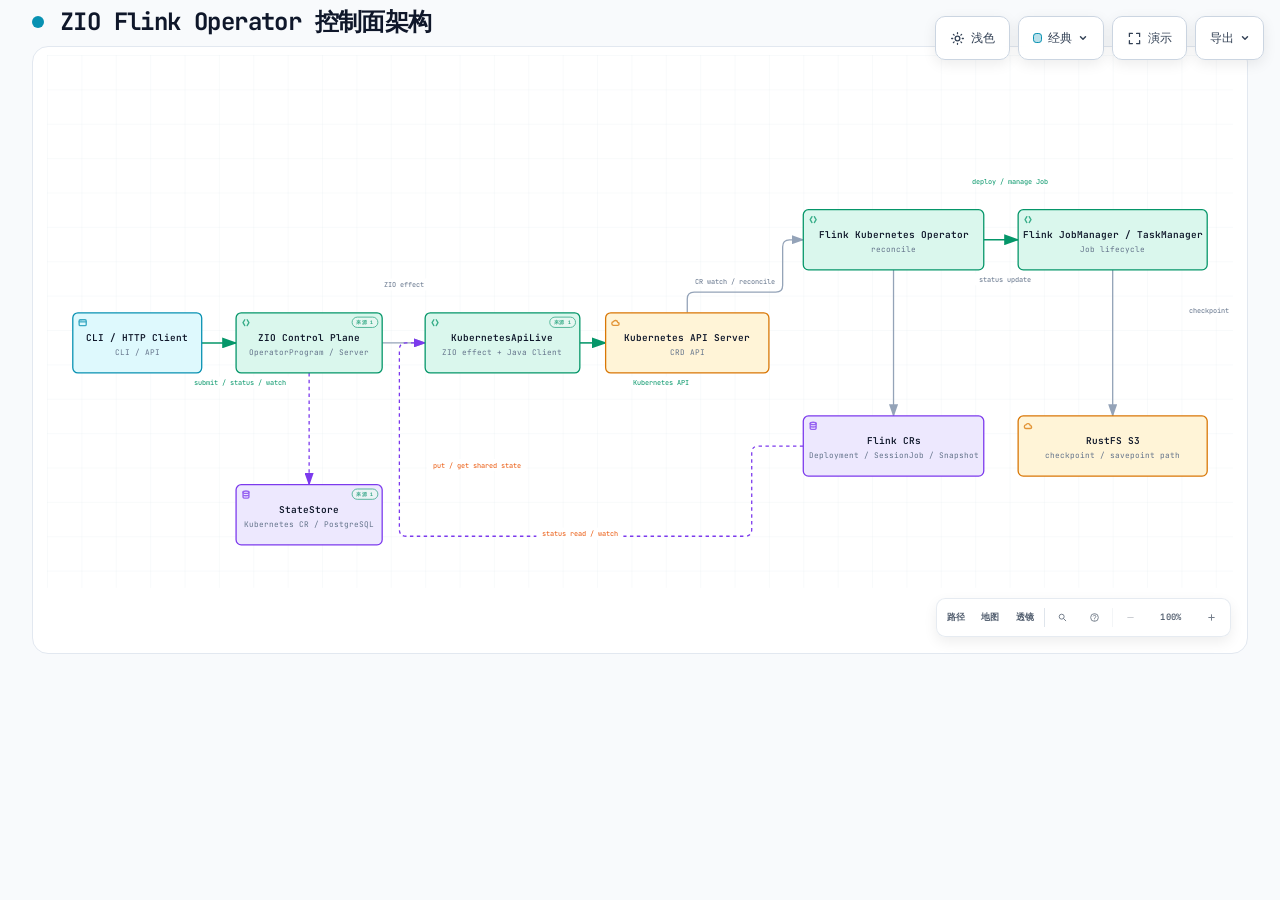
==== commit af9bf16d: "update diagrams for shared state" ====
--- a/docs/diagrams/architecture.html
+++ b/docs/diagrams/architecture.html
@@ -4960,7 +4960,7 @@
     </div>
 
     <script id="archify-guided-views-data" type="application/json">[]</script>
-    <script id="archify-source-evidence-data" type="application/json">{"schemaVersion":1,"verified":true,"repository":{"url":"https://github.com/Xuxiaotuan/zio-flink-operator-lab","revision":"7f59ed4812c382b141e82dc324ae861fa93c236e","shortRevision":"7f59ed4"},"referenceCount":2,"nodes":{"control":[{"path":"src/main/scala/cn/xuyinyin/flinklab/operator/OperatorProgram.scala","href":"https://github.com/Xuxiaotuan/zio-flink-operator-lab/blob/7f59ed4812c382b141e82dc324ae861fa93c236e/src/main/scala/cn/xuyinyin/flinklab/operator/OperatorProgram.scala"}],"api":[{"path":"src/main/scala/cn/xuyinyin/flinklab/kubernetes/KubernetesApi.scala","href":"https://github.com/Xuxiaotuan/zio-flink-operator-lab/blob/7f59ed4812c382b141e82dc324ae861fa93c236e/src/main/scala/cn/xuyinyin/flinklab/kubernetes/KubernetesApi.scala"}]}}</script>
+    <script id="archify-source-evidence-data" type="application/json">{"schemaVersion":1,"verified":true,"repository":{"url":"https://github.com/Xuxiaotuan/zio-flink-operator-lab","revision":"504b132c28234185790b8d3db2c5611397190343","shortRevision":"504b132"},"referenceCount":3,"nodes":{"control":[{"path":"src/main/scala/cn/xuyinyin/flinklab/operator/OperatorProgram.scala","href":"https://github.com/Xuxiaotuan/zio-flink-operator-lab/blob/504b132c28234185790b8d3db2c5611397190343/src/main/scala/cn/xuyinyin/flinklab/operator/OperatorProgram.scala"}],"api":[{"path":"src/main/scala/cn/xuyinyin/flinklab/kubernetes/KubernetesApi.scala","href":"https://github.com/Xuxiaotuan/zio-flink-operator-lab/blob/504b132c28234185790b8d3db2c5611397190343/src/main/scala/cn/xuyinyin/flinklab/kubernetes/KubernetesApi.scala"}],"state":[{"path":"src/main/scala/cn/xuyinyin/flinklab/state/StateStore.scala","href":"https://github.com/Xuxiaotuan/zio-flink-operator-lab/blob/504b132c28234185790b8d3db2c5611397190343/src/main/scala/cn/xuyinyin/flinklab/state/StateStore.scala"}]}}</script>
     <script id="archify-i18n-data" type="application/json">{"locale":"zh-CN","messages":{"viewer.kind.frontend":"前端","viewer.kind.backend":"后端","viewer.kind.database":"数据库","viewer.kind.cloud":"云服务","viewer.kind.security":"安全","viewer.kind.messagebus":"消息总线","viewer.kind.external":"外部系统","viewer.kind.neutral":"中性","viewer.kind.node":"节点","viewer.kind.start":"开始","viewer.kind.active":"活动","viewer.kind.waiting":"等待","viewer.kind.decision":"决策","viewer.kind.success":"成功","viewer.kind.failure":"失败","viewer.toolbar.actions":"图表操作","viewer.theme.toggle.title":"切换主题（T）","viewer.theme.toggle":"切换颜色主题","viewer.theme.dark":"深色","viewer.theme.light":"浅色","viewer.preset.choose.title":"选择视觉风格（S 循环切换）","viewer.preset.choose":"选择视觉风格","viewer.preset.style":"风格","viewer.preset.menu":"视觉风格","viewer.preset.identity":"视觉表达","viewer.preset.cycles":"S 循环切换","viewer.preset.classic":"经典","viewer.preset.classic.short":"经典","viewer.preset.classic.hint":"稳定的技术默认风格","viewer.preset.flow":"信号流","viewer.preset.flow.short":"流动","viewer.preset.flow.hint":"突出动态流向","viewer.preset.blueprint":"蓝图","viewer.preset.blueprint.hint":"工程评审","viewer.preset.editorial":"编辑风格","viewer.preset.editorial.hint":"适合发布与上线说明","viewer.preset.badge.signalFlow":"信号流","viewer.preset.badge.blueprint":"蓝图 / 修订 01","viewer.preset.badge.editorial":"编辑风格 / 现场笔记","viewer.preset.badge.editorialPlate":"ARCHIFY / 图版 04","viewer.preset.current":"当前视觉风格：{style}。选择视觉风格","viewer.motion.live":"动态","viewer.motion.still":"静态","viewer.motion.pause":"暂停动效","viewer.motion.resume":"恢复动效","viewer.motion.reduced":"已根据减少动态效果偏好暂停动效","viewer.motion.hidden":"页面不可见时已暂停动效","viewer.motion.yielding":"暂停动效；当前让位于{owner}","viewer.motion.yielding.title":"动态预览已启用 · 正在让位于{owner}","viewer.owner.story":"引导故事","viewer.owner.chapter":"当前章节","viewer.owner.chapterPreview":"章节差异预览","viewer.owner.handoff":"章节交接","viewer.owner.route":"路径探测","viewer.owner.lens":"语义透镜","viewer.owner.relationship":"关系预览","viewer.owner.intent":"意图追踪","viewer.owner.focus":"语义聚焦","viewer.owner.legend":"图例预览","viewer.owner.reader":"读者交互","viewer.present.enter":"进入演示模式","viewer.present.enter.title":"演示模式（F）","viewer.present.exit":"退出演示模式","viewer.present.exit.title":"退出演示模式（F 或 Escape）","viewer.present.present":"演示","viewer.present.exit.label":"退出","viewer.export.button":"导出","viewer.export.button.title":"导出图表（E）","viewer.export.diagram":"导出图表","viewer.export.menu":"导出","viewer.export.subtitle":"便携、整洁的输出","viewer.export.share":"分享","viewer.export.shareCard":"分享卡片","viewer.export.routeShareCard":"路径分享卡片","viewer.export.reachShareCard":"可达范围分享卡片","viewer.export.copyShareCard":"复制分享卡片","viewer.export.copyDiagram":"复制图表","viewer.export.clipboardPng":"复制 PNG 到剪贴板","viewer.export.raster":"位图","viewer.export.image":"图像","viewer.export.lossless":"无损图像","viewer.export.compact":"紧凑图像","viewer.export.modern":"现代图像格式","viewer.export.vectorMotion":"矢量与动效","viewer.export.vectorMotion.heading":"矢量与动效","viewer.export.editable":"可编辑矢量图","viewer.export.motion6s":"6 秒动效","viewer.export.unsupported":"当前浏览器不支持","viewer.export.clipboardUnsupported":"当前浏览器不支持写入图片剪贴板","viewer.export.clipboardUnsupported.period":"当前浏览器不支持写入图片剪贴板。","viewer.export.clipboardUnsupported.short":"此浏览器不支持写入图片剪贴板。","viewer.export.motionUnavailable":"当前浏览器无法录制动效","viewer.export.webmUnavailable":"当前浏览器不支持 WebM","viewer.export.failed":"导出失败：{message}","viewer.export.unknownVariant":"未知的分享卡片类型：{variant}","viewer.export.routeRequired":"请先追踪路径，再导出路径分享卡片","viewer.export.reachRequired":"请先追踪编写可达范围，再导出可达范围分享卡片","viewer.export.unknown":"未知错误","viewer.export.routeFailed":"路径分享卡片导出失败：{message}","viewer.export.reachFailed":"可达范围分享卡片导出失败：{message}","viewer.export.copyFailed":"复制失败：{message}","viewer.export.copiedPng":"已将 PNG 复制到剪贴板","viewer.export.copiedShare":"已复制分享卡片","viewer.export.downloadedShare":"已下载分享卡片","viewer.export.downloadedRoute":"已下载路径分享卡片","viewer.export.downloadedReach":"已下载可达范围分享卡片","viewer.export.downloadedWebm":"已下载 WebM","viewer.export.recording":"正在录制 6 秒动效…","viewer.export.card.routeSummary.one":"路径：{source} → {target} · {count} 个有向跳转","viewer.export.card.routeSummary.other":"路径：{source} → {target} · {count} 个有向跳转","viewer.export.card.reachSummary":"从{origin}开始的编写{direction} · {nodes} · {links} · 最深 {hops}","viewer.export.card.node.one":"{count} 个节点","viewer.export.card.node.other":"{count} 个节点","viewer.export.card.link.one":"{count} 条连接","viewer.export.card.link.other":"{count} 条连接","viewer.export.card.hop.one":"{count} 跳","viewer.export.card.hop.other":"{count} 跳","viewer.export.card.routeBadge":"ARCHIFY · 路径 · {hops}","viewer.export.card.reachBadge":"ARCHIFY · {direction}可达范围","viewer.export.card.defaultBadge":"ARCHIFY · {preset} · {theme}","viewer.export.direction.upstream":"上游","viewer.export.direction.downstream":"下游","viewer.export.error.canvasUnavailable":"无法为{label}使用画布","viewer.export.error.contextUnavailable":"无法为{label}创建二维画布上下文","viewer.export.error.toBlobUnavailable":"{label}无法使用 canvas.toBlob","viewer.export.error.toBlobNull":"{label}的 canvas.toBlob 未返回数据","viewer.export.error.variantsCombined":"无法同时组合多种分享卡片类型","viewer.export.error.viewerState":"分享卡片导出无法移除临时 Viewer 状态","viewer.export.error.routeState":"路径卡片导出无法安全保留已解析路径","viewer.export.error.reachState":"可达范围卡片导出无法安全保留编写的可达范围","viewer.export.error.webmRequirements":"WebM 动效导出需要追踪动画及浏览器 MediaRecorder 支持","viewer.export.error.mediaRecorder":"MediaRecorder 录制失败","viewer.export.error.emptyWebm":"MediaRecorder 生成了空的 WebM","viewer.export.error.webmBackground":"无法为 WebM 导出加载 SVG 背景","viewer.guided.region":"图表引导视图","viewer.guided.previous":"上一个引导视图","viewer.guided.previous.title":"上一个引导视图（[）","viewer.guided.next":"下一个引导视图","viewer.guided.next.title":"下一个引导视图（]）","viewer.guided.views":"引导视图","viewer.guided.explore":"探索此系统","viewer.guided.intro":"沿精选路径逐步查看，而不改变源图表。","viewer.guided.trail":"故事轨迹","viewer.guided.beat":"节点","viewer.guided.nextBeat":"下一步","viewer.guided.play":"播放引导故事","viewer.guided.play.title":"播放引导故事（P）","viewer.guided.pause":"暂停引导故事","viewer.guided.pause.title":"暂停引导故事（P）","viewer.guided.replay":"重播引导故事","viewer.guided.replay.title":"重播引导故事（P）","viewer.guided.playStory":"播放故事","viewer.guided.pauseStory":"暂停","viewer.guided.replayStory":"重播故事","viewer.guided.motionUnavailable":"静态模式下无法播放故事","viewer.guided.enableMotion":"切换为动态模式以播放引导故事","viewer.guided.selectBeatLink":"选择故事节点以复制其精确链接","viewer.guided.copyMoment":"复制此刻","viewer.guided.momentCopied":"已复制时刻链接","viewer.guided.momentCopyFailed":"无法复制故事时刻链接","viewer.guided.copied":"已复制","viewer.guided.copyFailed":"复制失败","viewer.guided.showAll":"显示全部","viewer.guided.showAll.aria":"显示完整图表","viewer.guided.chapters":"故事章节","viewer.guided.storyTrail":"{label}的故事轨迹：{count} 个节点","viewer.guided.chapter.open":"打开第 {index}/{total} 章：{label}，{count} 个停靠点","viewer.guided.chapter.current":"当前第 {index}/{total} 章：{label}，{count} 个停靠点","viewer.guided.chapter.selectedNodes":"已选择 {count} 个节点","viewer.guided.chapter.stops":"{count} 个停靠点","viewer.guided.chapter.stop.one":"{count} 个停靠点","viewer.guided.chapter.stop.other":"{count} 个停靠点","viewer.guided.chapter.current.title":"{label} — 当前章节，{count} 个停靠点","viewer.guided.chapter.delta.expanded":"{stay} 个保留，{enter} 个进入，{leave} 个离开","viewer.guided.chapter.delta.aria":"打开第 {index}/{total} 章：{label}。章节聚焦差异：{delta}","viewer.guided.chapter.delta.title":"{label} — 章节聚焦 {delta}","viewer.guided.handoff":"{from} → {to} · 经由{label}","viewer.guided.share.chapter":"章节 {index} / {total}","viewer.guided.share.initial":"章节 01 / 01","viewer.guided.share.default":"引导章节","viewer.guided.state.ready":"就绪","viewer.guided.state.playing":"播放中","viewer.guided.state.settled":"已完成","viewer.guided.state.paused":"已暂停","viewer.guided.state.pinned":"已固定","viewer.guided.state.still":"静态","viewer.guided.share.step":"步骤 {index} / {total} · {label}","viewer.guided.share.staticMoment":"{step} · 静态时刻","viewer.guided.share.complete":"{count} 个步骤已完成 · {note}","viewer.guided.share.settled":"路径已稳定，可供阅读。","viewer.guided.share.staticPath":"{count} 个步骤 · 静态路径","viewer.guided.share.ready":"{count} 个步骤 · 就绪","viewer.guided.share.aria":"{state}，第 {index}/{total} 章：{label}。{beat}。{route}","viewer.guided.beat.start":"节点 {index} / {total} · {label} · 起点","viewer.guided.beat.forward":"节点 {index} / {total} · {from} → {to}","viewer.guided.beat.reverse":"节点 {index} / {total} · {from} → {to} · 反向编写连接","viewer.guided.beat.multiple":"节点 {index} / {total} · {from} ⇄ {to} · {count} 条编写连接","viewer.guided.beat.group":"节点 {index} / {total} · {from} · {to} · 分组 · 无直接连接","viewer.guided.beat.aria.prefix":"故事节点 {index}/{total}：{label}。","viewer.guided.beat.aria.start":"起点。","viewer.guided.beat.aria.forward":"从{from}经一条正向编写关系到达。","viewer.guided.beat.aria.reverse":"从{from}出发；编写关系实际由{to}指向{from}。","viewer.guided.beat.aria.multiple":"从{from}经 {count} 条编写关系到达；不使用任意动效。","viewer.guided.beat.aria.group":"与{from}分组展示，没有直接编写关系。","viewer.guided.caption.start":"起点","viewer.guided.caption.grouped":"分组过渡 · 无直接编写连接","viewer.guided.caption.more":" +另外 {count} 条","viewer.guided.caption.reverse":"反向编写关系","viewer.guided.caption.relationships":"{count} 条编写关系","viewer.guided.caption.relationship":"编写关系","viewer.guided.caption.direction":"编写方向：{from} → {to}","viewer.guided.caption.starting":"编写起点","viewer.guided.beatLink":"复制当前故事时刻链接：第 {index}/{total} 个节点：{label}","viewer.guided.noStory":"此图表没有编写引导故事。","viewer.guide.eyebrow":"图表指南","viewer.guide.close":"关闭图表指南","viewer.guide.inspecting":"正在检查已编译语义","viewer.guide.actions":"图表探索操作","viewer.guide.find":"查找任意节点","viewer.guide.find.hint":"搜索标签、职责、类型和稳定 ID。","viewer.guide.route":"追踪路径","viewer.guide.route.aria":"追踪有向路径","viewer.guide.route.hint":"查看两个语义节点如何按编写方向连接。","viewer.guide.map":"查看完整系统","viewer.guide.map.hint":"打开带实时视口和稳定节点的语义雷达。","viewer.guide.lens":"比较语义类型","viewer.guide.lens.hint":"统计角色、显示流量并比较直接编写的连接。","viewer.guide.story":"播放引导故事","viewer.guide.story.hint":"浏览已编写的章节和真实关系。","viewer.guide.present":"进入演示模式","viewer.guide.present.hint":"让实时图表占满视口，同时不改变导出。","viewer.guide.shortcuts":"其他键盘快捷键","viewer.guide.shortcut.export":"导出","viewer.guide.shortcut.theme":"主题","viewer.guide.shortcut.style":"风格","viewer.guide.shortcut.reset":"重置","viewer.guide.shortcut.zoomIn":"放大","viewer.guide.shortcut.zoomOut":"缩小","viewer.guide.shortcut.close":"关闭","viewer.guide.facts":"{nodes} · {relationships} · {views}","viewer.guide.fact.node.one":"{count} 个语义节点","viewer.guide.fact.node.other":"{count} 个语义节点","viewer.guide.fact.relationship.one":"{count} 条关系","viewer.guide.fact.relationship.other":"{count} 条关系","viewer.guide.fact.view.one":"{count} 个引导视图","viewer.guide.fact.view.other":"{count} 个引导视图","viewer.guide.story.available.one":"浏览 {count} 个已编写章节及其真实关系。","viewer.guide.story.available.other":"浏览 {count} 个已编写章节及其真实关系。","viewer.guide.story.unavailable":"此图表没有编写引导故事。","viewer.guide.open":"打开图表指南","viewer.guide.noStory":"此图表没有编写引导故事。","viewer.finder.title":"查找节点","viewer.finder.close":"关闭节点查找器","viewer.finder.placeholder":"搜索标签或 ID","viewer.finder.search":"搜索图表节点","viewer.finder.results":"图表节点","viewer.finder.empty":"没有匹配的节点","viewer.finder.result.focus":"聚焦{label}","viewer.finder.result.routeStart":"选择{label}作为路径起点","viewer.finder.result.routeTarget":"选择{label}作为路径终点，{links}","viewer.finder.status.empty":"没有匹配的节点","viewer.finder.status.count.one":"{count} 个匹配节点","viewer.finder.status.count.other":"{count} 个匹配节点","viewer.finder.noun.nodes":"个节点","viewer.finder.link.one":"{count} 条连接","viewer.finder.link.other":"{count} 条连接","viewer.finder.result.focus.one":"聚焦{label}，{count} 条相关连接","viewer.finder.result.focus.other":"聚焦{label}，{count} 条相关连接","viewer.finder.status.filtered":"{visible}/{available} {noun}","viewer.finder.status.all":"{available} {noun}","viewer.passport.eyebrow":"语义护照","viewer.passport.metadata":"节点元数据","viewer.passport.evidence":"已验证的源代码证据","viewer.passport.verified":"已验证来源","viewer.passport.reach":"编写可达范围","viewer.passport.reach.trace":"追踪编写的可达性","viewer.passport.upstream":"上游","viewer.passport.downstream":"下游","viewer.passport.upstream.trace":"追踪上游编写可达性","viewer.passport.downstream.trace":"追踪下游编写可达性","viewer.passport.close":"关闭语义护照","viewer.passport.copy":"复制链接","viewer.passport.copy.focus":"复制聚焦节点的链接","viewer.passport.relations":"关系","viewer.passport.relations.show":"显示关联关系","viewer.passport.relations.hide":"隐藏关联关系","viewer.passport.relations.list":"关联关系","viewer.passport.copyRelation":"复制关系","viewer.passport.copyNode":"复制节点","viewer.passport.copyPinned":"复制固定关系的链接","viewer.passport.copySource":"复制来源节点的链接","viewer.passport.copy.focused.success":"已复制聚焦节点链接","viewer.passport.copy.pinned.success":"已复制固定关系链接","viewer.passport.copy.focused.failed":"无法复制聚焦节点链接","viewer.passport.copy.pinned.failed":"无法复制固定关系链接","viewer.passport.relationship.none":"没有关联关系","viewer.passport.relationship.count.one":"{count} 条关系","viewer.passport.relationship.count.other":"{count} 条关系","viewer.passport.relationship.show.one":"显示 {count} 条关联关系","viewer.passport.relationship.show.other":"显示 {count} 条关联关系","viewer.passport.relationship.summary":"{out} 条出向 · {in} 条入向{loops}","viewer.passport.relationship.loops":" · {count} 条自环","viewer.passport.relationship.explorer":"直接关系浏览器","viewer.passport.relationship.help":"使用方向键浏览关系。按 Enter 或空格键固定详情；按 Escape 清除。","viewer.passport.relationship.loopsBack":"回环","viewer.passport.relationship.connectsTo":"连接到","viewer.passport.relationship.connectsFrom":"连接自","viewer.passport.relationship.pinned":"已固定关系 · {from} → {to} · {label}","viewer.passport.relationship.inspect":"检查第 {index}/{total} 条关系：{from} 到 {to}，{label}。按 Enter 查看详情。","viewer.passport.relationship.group.out":"出向","viewer.passport.relationship.group.in":"入向","viewer.passport.relationship.group.loop":"自环","viewer.passport.relationship.row":"{group}：{relationship}，{neighbor}","viewer.passport.relationship.direction.out":"出 →","viewer.passport.relationship.direction.in":"← 入","viewer.passport.relationship.direction.loop":"自环","viewer.passport.sourceCount.one":"{count} 个已验证来源引用","viewer.passport.sourceCount.other":"{count} 个已验证来源引用","viewer.passport.sourceMarker":"来源","viewer.passport.beacon.one":"{count} 个已验证来源；聚焦此节点以检查","viewer.passport.beacon.other":"{count} 个已验证来源；聚焦此节点以检查","viewer.passport.repository.open":"打开已验证的仓库修订版本 {revision}","viewer.passport.source.open":"打开修订版本 {revision} 中已验证的来源 {path}","viewer.passport.source.openLink":"打开 ↗","viewer.passport.reach.upstream.one":"追踪 {count} 个上游编写节点","viewer.passport.reach.upstream.other":"追踪 {count} 个上游编写节点","viewer.passport.reach.downstream.one":"追踪 {count} 个下游编写节点","viewer.passport.reach.downstream.other":"追踪 {count} 个下游编写节点","viewer.passport.reach.noUpstream":"没有上游编写节点","viewer.passport.reach.noDownstream":"没有下游编写节点","viewer.passport.reach.status":"{direction} · {nodes} 个节点 · {links} 条连接 · 最深 {hops} 跳","viewer.route.eyebrow":"路径探测","viewer.route.start":"选择起点节点","viewer.route.start.find":"查找起点","viewer.route.start.find.aria":"查找路径起点","viewer.route.copy":"复制链接","viewer.route.copy.aria":"复制已追踪路径的链接","viewer.route.clear":"清除","viewer.route.clear.aria":"清除路径探测","viewer.route.traced":"已追踪路径","viewer.route.pickTwo":"在图表中选择两个语义节点","viewer.route.pickOne":"在图表中选择一个语义节点","viewer.route.controls":"路径旅程控制","viewer.route.previous":"上一个路径位置","viewer.route.play":"播放路径旅程","viewer.route.pause":"暂停路径旅程","viewer.route.replay":"重播路径旅程","viewer.route.next":"下一个路径位置","viewer.route.journey":"旅程","viewer.route.pause.label":"暂停","viewer.route.replay.label":"重播","viewer.route.overview":"总览","viewer.route.overview.aria":"显示完整路径总览","viewer.route.instructions":"先选择来源，再选择目标；方向很重要。","viewer.route.destination":"选择从{label}出发的目标","viewer.route.destination.find":"查找目标","viewer.route.destination.find.aria":"查找可达的路径目标","viewer.route.differentDestination":"选择其他目标","viewer.route.distinct":"一条路径需要两个不同的语义节点。","viewer.route.unreachable":"没有通往{label}的有向路径","viewer.route.unreachable.detail":"从{source}无法到达{target}。请选择高亮的目标。","viewer.route.start.instructions":"选择来源。下一步只会显示有向可达的目标。","viewer.route.copy.success":"已复制路径链接","viewer.route.copy.failed":"无法复制路径链接","viewer.route.position":"路径位置 {index}/{total}：{label}","viewer.route.step":"第 {index}/{total} 步 · {phase} · {label}","viewer.route.motionRequired":"自动旅程需要动态模式","viewer.route.trigger.clear":"清除已追踪路径","viewer.route.overview.status":"{nodes} · {hops} · 最短编写路径","viewer.route.overview.node.one":"{count} 个节点","viewer.route.overview.node.other":"{count} 个节点","viewer.route.overview.hop.one":"{count} 个有向跳转","viewer.route.overview.hop.other":"{count} 个有向跳转","viewer.route.phase.playing":"播放中","viewer.route.phase.complete":"已完成","viewer.route.phase.inspecting":"检查中","viewer.route.destination.count.one":"有 {count} 个有向目标可用。请选择高亮节点。","viewer.route.destination.count.other":"有 {count} 个有向目标可用。请选择高亮节点。","viewer.route.noOutgoing":"此处没有可用的出向路径。请清除后选择其他来源。","viewer.route.result.title":"{source} 到 {target}","viewer.route.finder.source.title":"选择路径起点","viewer.route.finder.source.placeholder":"搜索路径来源","viewer.route.finder.source.empty":"没有匹配的路径来源","viewer.route.finder.source.results":"可作为路径起点的节点","viewer.route.finder.source.noun":"个路径来源","viewer.route.finder.source.badge":"起点","viewer.route.finder.target.title":"从{label}出发的目标","viewer.route.finder.target.placeholder":"搜索可达目标","viewer.route.finder.target.empty":"没有匹配的可达目标","viewer.route.finder.target.results":"可达路径目标","viewer.route.finder.target.noun":"个可达目标","viewer.route.hop.one":"{count} 跳","viewer.route.hop.other":"{count} 跳","viewer.lens.eyebrow":"语义透镜","viewer.lens.title":"比较系统角色","viewer.lens.close":"关闭语义透镜","viewer.lens.instruction":"最多选择两种语义类型。选择一种可显示其真实流量；选择两种只比较直接编写的关系。","viewer.lens.kinds":"语义类型","viewer.lens.choose":"选择一种类型以检查其节点和相连关系。","viewer.lens.copy":"复制语义透镜链接","viewer.lens.clear":"清除语义透镜","viewer.lens.open":"打开语义透镜","viewer.lens.openActive":"打开当前语义透镜","viewer.lens.legend":"语义图例","viewer.lens.legend.inspect.one":"检查{label}，{count} 个节点","viewer.lens.legend.inspect.other":"检查{label}，{count} 个节点","viewer.lens.kind.count.one":"{label}，{count} 个节点","viewer.lens.kind.count.other":"{label}，{count} 个节点","viewer.lens.compare.one":"{first} → {second}：{forward} · {second} → {first}：{reverse} · 共 {count} 条直接关系","viewer.lens.compare.other":"{first} → {second}：{forward} · {second} → {first}：{reverse} · 共 {count} 条直接关系","viewer.lens.single":"{nodes} · {relationships} · 已连接节点保持可见","viewer.lens.node.one":"{count} 个{label}节点","viewer.lens.node.other":"{count} 个{label}节点","viewer.lens.relationship.one":"{count} 条相连关系","viewer.lens.relationship.other":"{count} 条相连关系","viewer.radar.title":"语义雷达","viewer.radar.building":"正在构建总览","viewer.radar.openFull":"打开完整语义雷达","viewer.radar.open":"打开雷达","viewer.radar.close":"关闭语义雷达","viewer.radar.surface":"图表总览。点击节点进行聚焦，或使用方向键平移。","viewer.radar.click":"点击节点","viewer.radar.drag":"拖动平移","viewer.radar.space":"语义雷达需要更多地图可见空间。","viewer.radar.nodes":"语义图表雷达节点","viewer.radar.focus":"从语义雷达聚焦{label}","viewer.radar.status":"{count} 个节点 · {viewport}","viewer.radar.fullMap":"{count} 个节点 · 完整地图","viewer.radar.compacted":"已收紧雷达，避免遮挡语义护照或地图控件。","viewer.radar.cancelWaiting":"取消等待更多地图空间的语义雷达","viewer.radar.needsSpace":"语义雷达需要更多可见地图空间","viewer.radar.viewport.full":"完整地图","viewer.radar.viewport.width":"宽度 {percent}%","viewer.radar.viewport.scale":"视口 {percent}%","viewer.nav.controls":"图表视图控制","viewer.nav.route":"追踪有向路径","viewer.nav.route.title":"追踪路径（R）","viewer.nav.route.short":"路径","viewer.nav.radar":"打开语义雷达","viewer.nav.radar.title":"语义雷达（M）","viewer.nav.radar.short":"地图","viewer.nav.lens":"打开语义透镜","viewer.nav.lens.title":"语义透镜（L）","viewer.nav.lens.short":"透镜","viewer.nav.find":"查找节点","viewer.nav.find.title":"查找节点（/）","viewer.nav.guide":"打开图表指南","viewer.nav.guide.title":"图表指南（?）","viewer.nav.zoomOut":"缩小","viewer.nav.zoomOut.title":"缩小（-）","viewer.nav.reset":"重置图表视图","viewer.nav.reset.title":"重置视图（0）","viewer.nav.read":"阅读","viewer.nav.zoomIn":"放大","viewer.nav.zoomIn.title":"放大（+）","viewer.nav.camera":"{hint}。重置图表视图","viewer.nav.camera.title":"{semantic}{hint} · 重置视图（0）","viewer.nav.camera.semantic":"语义相机已启用 · ","viewer.nav.level.map":"概览","viewer.nav.level.read":"阅读","viewer.nav.level.full":"完整","viewer.nav.level.auto":"自动","viewer.nav.detail.map":"放大以显示关系标签和节点上下文","viewer.nav.detail.read":"再次放大以显示标签和注释","viewer.nav.detail.full":"完整图表详情","viewer.intent.summary":"{label}。{out} 条出向，{in} 条入向{loops}。共 {total} 条连接。按 Enter 查看详情。","viewer.intent.loops":"，{count} 条自环","viewer.common.copied":"已复制","viewer.common.copyFailed":"复制失败","viewer.common.copyLink":"复制链接","viewer.common.clear":"清除","viewer.common.close":"关闭"}}</script>
     <div class="guided-views no-print" id="guided-views" hidden aria-label="图表引导视图">
       <button id="guided-view-prev" type="button" aria-label="上一个引导视图" title="上一个引导视图（[）">&#8592;</button>
@@ -5036,11 +5036,12 @@
         <path data-edge-from="client" data-edge-to="control" data-edge-label="submit / status / watch" data-edge-key="0" data-edge-id="r1" data-composition-points="180,335;220,335" d="M 180 335 L 220 335" class="a-emphasis" stroke-width="1.8" marker-end="url(#arrowhead-emphasis)"/>
         <path data-edge-from="control" data-edge-to="api" data-edge-label="ZIO effect" data-edge-key="1" data-edge-id="r2" data-composition-points="390,335;440,335" d="M 390 335 L 440 335" class="a-default" stroke-width="1.5" marker-end="url(#arrowhead)"/>
         <path data-edge-from="api" data-edge-to="kube" data-edge-label="Kubernetes API" data-edge-key="2" data-edge-id="r3" data-composition-points="620,335;650,335" d="M 620 335 L 650 335" class="a-emphasis" stroke-width="1.8" marker-end="url(#arrowhead-emphasis)"/>
-        <path data-edge-from="kube" data-edge-to="operator" data-edge-label="CR watch / reconcile" data-edge-key="3" data-edge-id="r4" data-composition-points="745,300;745,276;856,276;856,215;880,215" d="M 745 300 L 745 284 Q 745 276 753 276 L 848 276 Q 856 276 856 268 L 856 223 Q 856 215 864 215 L 880 215" class="a-default" stroke-width="1.5" marker-end="url(#arrowhead)"/>
-        <path data-edge-from="operator" data-edge-to="crs" data-edge-label="status update" data-edge-key="4" data-edge-id="r5" data-composition-points="985,250;985,420" d="M 985 250 L 985 420" class="a-default" stroke-width="1.5" marker-end="url(#arrowhead)"/>
-        <path data-edge-from="operator" data-edge-to="flink" data-edge-label="deploy / manage Job" data-edge-key="5" data-edge-id="r6" data-composition-points="1090,215;1130,215" d="M 1090 215 L 1130 215" class="a-emphasis" stroke-width="1.8" marker-end="url(#arrowhead-emphasis)"/>
-        <path data-edge-from="flink" data-edge-to="rustfs" data-edge-label="checkpoint / savepoint" data-edge-key="6" data-edge-id="r7" data-composition-points="1240,250;1240,420" d="M 1240 250 L 1240 420" class="a-default" stroke-width="1.5" marker-end="url(#arrowhead)"/>
-        <path data-edge-from="crs" data-edge-to="api" data-edge-label="status read / watch" data-edge-key="7" data-edge-id="r8" data-composition-points="880,455;820,455;820,560;410,560;410,335;440,335" d="M 880 455 L 828 455 Q 820 455 820 463 L 820 552 Q 820 560 812 560 L 418 560 Q 410 560 410 552 L 410 343 Q 410 335 418 335 L 440 335" class="a-dashed" stroke-width="1.5" marker-end="url(#arrowhead-dashed)"/>
+        <path data-edge-from="control" data-edge-to="state" data-edge-label="put / get shared state" data-edge-key="3" data-edge-id="r-state" data-composition-points="305,370;305,500" d="M 305 370 L 305 500" class="a-dashed" stroke-width="1.5" marker-end="url(#arrowhead-dashed)"/>
+        <path data-edge-from="kube" data-edge-to="operator" data-edge-label="CR watch / reconcile" data-edge-key="4" data-edge-id="r4" data-composition-points="745,300;745,276;856,276;856,215;880,215" d="M 745 300 L 745 284 Q 745 276 753 276 L 848 276 Q 856 276 856 268 L 856 223 Q 856 215 864 215 L 880 215" class="a-default" stroke-width="1.5" marker-end="url(#arrowhead)"/>
+        <path data-edge-from="operator" data-edge-to="crs" data-edge-label="status update" data-edge-key="5" data-edge-id="r5" data-composition-points="985,250;985,420" d="M 985 250 L 985 420" class="a-default" stroke-width="1.5" marker-end="url(#arrowhead)"/>
+        <path data-edge-from="operator" data-edge-to="flink" data-edge-label="deploy / manage Job" data-edge-key="6" data-edge-id="r6" data-composition-points="1090,215;1130,215" d="M 1090 215 L 1130 215" class="a-emphasis" stroke-width="1.8" marker-end="url(#arrowhead-emphasis)"/>
+        <path data-edge-from="flink" data-edge-to="rustfs" data-edge-label="checkpoint / savepoint" data-edge-key="7" data-edge-id="r7" data-composition-points="1240,250;1240,420" d="M 1240 250 L 1240 420" class="a-default" stroke-width="1.5" marker-end="url(#arrowhead)"/>
+        <path data-edge-from="crs" data-edge-to="api" data-edge-label="status read / watch" data-edge-key="8" data-edge-id="r8" data-composition-points="880,455;820,455;820,560;410,560;410,335;440,335" d="M 880 455 L 828 455 Q 820 455 820 463 L 820 552 Q 820 560 812 560 L 418 560 Q 410 560 410 552 L 410 343 Q 410 335 418 335 L 440 335" class="a-dashed" stroke-width="1.5" marker-end="url(#arrowhead-dashed)"/>
 
         <!-- Components -->
         <g id="node-client" data-node-id="client" data-node-label="CLI / HTTP Client" tabindex="0" role="button" aria-label="聚焦CLI / HTTP Client，CLI / API, 架构组件" aria-pressed="false" data-node-kind="frontend" data-node-sublabel="CLI / API" data-node-context="架构组件">
@@ -5079,6 +5080,18 @@
         <text data-detail="context" x="530" y="349" class="t-muted" font-size="9" text-anchor="middle">ZIO effect + Java Client</text>
         </g>
 
+        <g id="node-state" data-node-id="state" data-node-label="StateStore" tabindex="0" role="button" aria-label="聚焦StateStore，Kubernetes CR / PostgreSQL, 架构组件" aria-pressed="false" data-node-kind="database" data-node-sublabel="Kubernetes CR / PostgreSQL" data-node-context="架构组件">
+          <title>StateStore · Kubernetes CR / PostgreSQL · 架构组件</title>
+          <rect x="220" y="500" width="170" height="70" rx="6" class="c-mask"/>
+          <rect x="220" y="500" width="170" height="70" rx="6" class="c-database" stroke-width="1.5"/>
+          <g aria-hidden="true" data-semantic-sigil="database" class="semantic-sigil s-database" transform="translate(226 506) scale(0.6875)">
+            <ellipse cx="8" cy="4" rx="5" ry="2"/>
+            <path d="M3 4v8c0 1.1 2.2 2 5 2s5-.9 5-2V4M3 8c0 1.1 2.2 2 5 2s5-.9 5-2"/>
+          </g>
+          <text data-node-label="" data-detail-anchor="" x="305" y="533" class="t-primary" font-size="11" font-weight="600" text-anchor="middle">StateStore</text>
+        <text data-detail="context" x="305" y="549" class="t-muted" font-size="9" text-anchor="middle">Kubernetes CR / PostgreSQL</text>
+        </g>
+
         <g id="node-kube" data-node-id="kube" data-node-label="Kubernetes API Server" tabindex="0" role="button" aria-label="聚焦Kubernetes API Server，CRD API, 架构组件" aria-pressed="false" data-node-kind="cloud" data-node-sublabel="CRD API" data-node-context="架构组件">
           <title>Kubernetes API Server · CRD API · 架构组件</title>
           <rect x="650" y="300" width="190" height="70" rx="6" class="c-mask"/>
@@ -5148,23 +5161,27 @@
           <rect x="676.4" y="374" width="77.2" height="14" rx="3" class="c-mask"/>
           <text x="715" y="384" class="t-backend" font-size="8" text-anchor="middle">Kubernetes API</text>
         </g>
-        <g data-detail="context" data-edge-from="kube" data-edge-to="operator" data-edge-label="CR watch / reconcile" data-edge-key="3" data-edge-id="r4">
+        <g data-detail="context" data-edge-from="control" data-edge-to="state" data-edge-label="put / get shared state" data-edge-key="3" data-edge-id="r-state">
+          <rect x="442.2" y="470" width="115.6" height="14" rx="3" class="c-mask"/>
+          <text x="500" y="480" class="t-messagebus" font-size="8" text-anchor="middle">put / get shared state</text>
+        </g>
+        <g data-detail="context" data-edge-from="kube" data-edge-to="operator" data-edge-label="CR watch / reconcile" data-edge-key="4" data-edge-id="r4">
           <rect x="747.5" y="256" width="106" height="14" rx="3" class="c-mask"/>
           <text x="800.5" y="266" class="t-muted" font-size="8" text-anchor="middle">CR watch / reconcile</text>
         </g>
-        <g data-detail="context" data-edge-from="operator" data-edge-to="crs" data-edge-label="status update" data-edge-key="4" data-edge-id="r5">
+        <g data-detail="context" data-edge-from="operator" data-edge-to="crs" data-edge-label="status update" data-edge-key="5" data-edge-id="r5">
           <rect x="1078.8" y="254" width="72.4" height="14" rx="3" class="c-mask"/>
           <text x="1115" y="264" class="t-muted" font-size="8" text-anchor="middle">status update</text>
         </g>
-        <g data-detail="context" data-edge-from="operator" data-edge-to="flink" data-edge-label="deploy / manage Job" data-edge-key="5" data-edge-id="r6">
+        <g data-detail="context" data-edge-from="operator" data-edge-to="flink" data-edge-label="deploy / manage Job" data-edge-key="6" data-edge-id="r6">
           <rect x="1069.4" y="140" width="101.2" height="14" rx="3" class="c-mask"/>
           <text x="1120" y="150" class="t-backend" font-size="8" text-anchor="middle">deploy / manage Job</text>
         </g>
-        <g data-detail="context" data-edge-from="flink" data-edge-to="rustfs" data-edge-label="checkpoint / savepoint" data-edge-key="6" data-edge-id="r7">
+        <g data-detail="context" data-edge-from="flink" data-edge-to="rustfs" data-edge-label="checkpoint / savepoint" data-edge-key="7" data-edge-id="r7">
           <rect x="1322.2" y="290" width="115.6" height="14" rx="3" class="c-mask"/>
           <text x="1380" y="300" class="t-muted" font-size="8" text-anchor="middle">checkpoint / savepoint</text>
         </g>
-        <g data-detail="context" data-edge-from="crs" data-edge-to="api" data-edge-label="status read / watch" data-edge-key="7" data-edge-id="r8">
+        <g data-detail="context" data-edge-from="crs" data-edge-to="api" data-edge-label="status read / watch" data-edge-key="8" data-edge-id="r8">
           <rect x="569.4" y="550" width="101.2" height="14" rx="3" class="c-mask"/>
           <text x="620" y="560" class="t-messagebus" font-size="8" text-anchor="middle">status read / watch</text>
         </g>
@@ -5173,25 +5190,7 @@
 
 
         <!-- Legend -->
-        <g data-legend="" data-legend-bridge="">
-          <text x="40" y="584" class="t-primary" font-size="12" font-weight="650">图例</text>
-          <g data-legend-semantic-kind="frontend" data-legend-kind="frontend" data-legend-label="前端" data-legend-x="40" data-legend-baseline="604" data-legend-width="63">
-            <rect x="40" y="595" width="16" height="10" rx="2.5" class="c-frontend" stroke-width="1"/>
-            <text x="62" y="604" class="t-muted" font-size="10" font-weight="500">前端</text>
-          </g>
-          <g data-legend-semantic-kind="backend" data-legend-kind="backend" data-legend-label="后端" data-legend-x="125" data-legend-baseline="604" data-legend-width="63">
-            <rect x="125" y="595" width="16" height="10" rx="2.5" class="c-backend" stroke-width="1"/>
-            <text x="147" y="604" class="t-muted" font-size="10" font-weight="500">后端</text>
-          </g>
-          <g data-legend-semantic-kind="database" data-legend-kind="database" data-legend-label="数据库" data-legend-x="210" data-legend-baseline="604" data-legend-width="73">
-            <rect x="210" y="595" width="16" height="10" rx="2.5" class="c-database" stroke-width="1"/>
-            <text x="232" y="604" class="t-muted" font-size="10" font-weight="500">数据库</text>
-          </g>
-          <g data-legend-semantic-kind="cloud" data-legend-kind="cloud" data-legend-label="云服务" data-legend-x="305" data-legend-baseline="604" data-legend-width="73">
-            <rect x="305" y="595" width="16" height="10" rx="2.5" class="c-cloud" stroke-width="1"/>
-            <text x="327" y="604" class="t-muted" font-size="10" font-weight="500">云服务</text>
-          </g>
-        </g>
+
       </svg>
       <p class="intent-trace-status no-print" id="intent-trace-status" role="status" aria-live="polite" aria-atomic="true"></p>
       <div class="share-chapter-cue no-print" id="share-chapter-cue" hidden role="status" aria-live="polite">
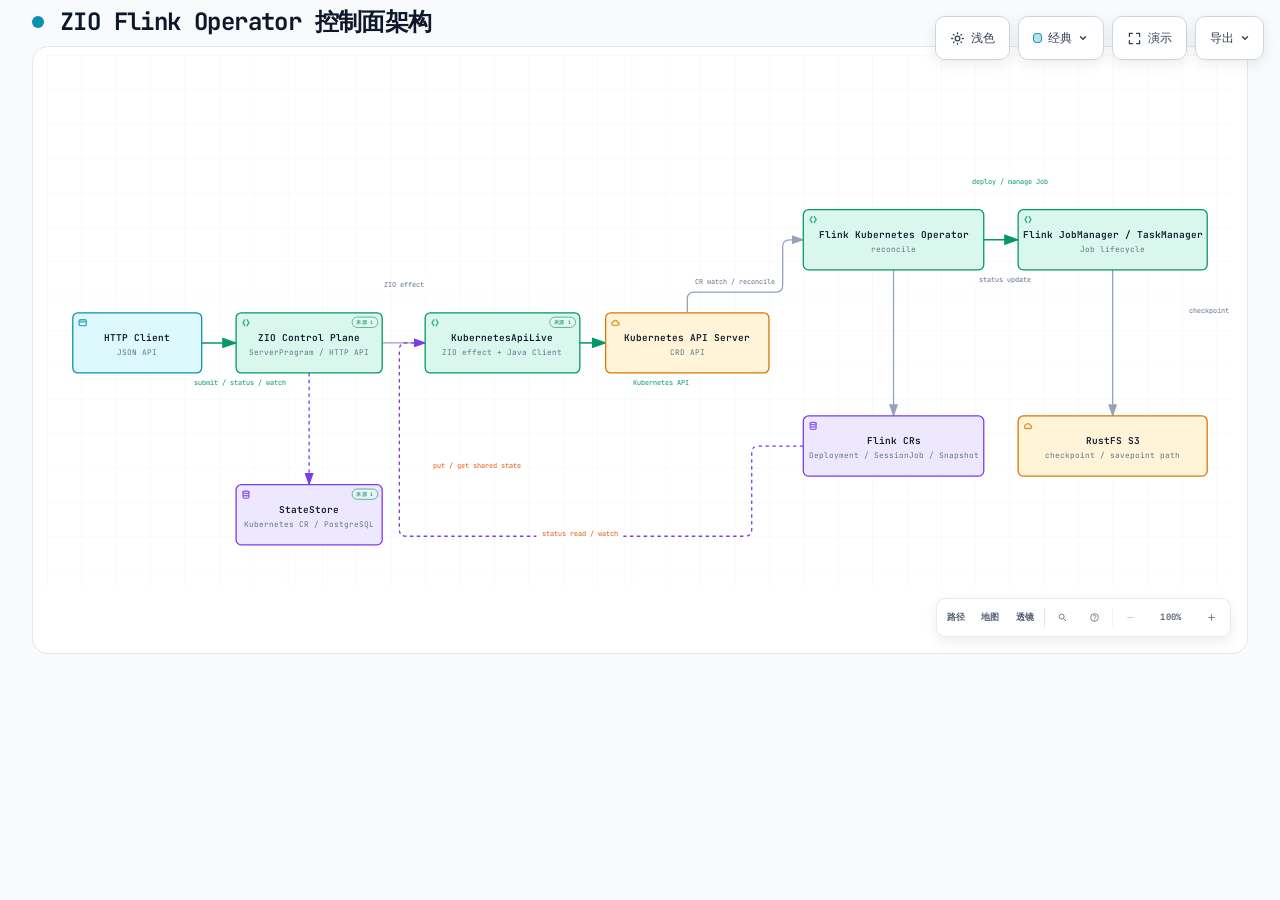
==== commit 8eed2d2f: "feat: add HTTP Flink platform workbench" ====
--- a/docs/diagrams/architecture.html
+++ b/docs/diagrams/architecture.html
@@ -4960,7 +4960,7 @@
     </div>
 
     <script id="archify-guided-views-data" type="application/json">[]</script>
-    <script id="archify-source-evidence-data" type="application/json">{"schemaVersion":1,"verified":true,"repository":{"url":"https://github.com/Xuxiaotuan/zio-flink-operator-lab","revision":"504b132c28234185790b8d3db2c5611397190343","shortRevision":"504b132"},"referenceCount":3,"nodes":{"control":[{"path":"src/main/scala/cn/xuyinyin/flinklab/operator/OperatorProgram.scala","href":"https://github.com/Xuxiaotuan/zio-flink-operator-lab/blob/504b132c28234185790b8d3db2c5611397190343/src/main/scala/cn/xuyinyin/flinklab/operator/OperatorProgram.scala"}],"api":[{"path":"src/main/scala/cn/xuyinyin/flinklab/kubernetes/KubernetesApi.scala","href":"https://github.com/Xuxiaotuan/zio-flink-operator-lab/blob/504b132c28234185790b8d3db2c5611397190343/src/main/scala/cn/xuyinyin/flinklab/kubernetes/KubernetesApi.scala"}],"state":[{"path":"src/main/scala/cn/xuyinyin/flinklab/state/StateStore.scala","href":"https://github.com/Xuxiaotuan/zio-flink-operator-lab/blob/504b132c28234185790b8d3db2c5611397190343/src/main/scala/cn/xuyinyin/flinklab/state/StateStore.scala"}]}}</script>
+    <script id="archify-source-evidence-data" type="application/json">{"schemaVersion":1,"verified":true,"repository":{"url":"https://github.com/Xuxiaotuan/zio-flink-operator-lab","revision":"504b132c28234185790b8d3db2c5611397190343","shortRevision":"504b132"},"referenceCount":3,"nodes":{"control":[{"path":"src/main/scala/cn/xuyinyin/flinklab/server/ServerProgram.scala","href":"https://github.com/Xuxiaotuan/zio-flink-operator-lab/blob/504b132c28234185790b8d3db2c5611397190343/src/main/scala/cn/xuyinyin/flinklab/server/ServerProgram.scala"}],"api":[{"path":"src/main/scala/cn/xuyinyin/flinklab/kubernetes/KubernetesApi.scala","href":"https://github.com/Xuxiaotuan/zio-flink-operator-lab/blob/504b132c28234185790b8d3db2c5611397190343/src/main/scala/cn/xuyinyin/flinklab/kubernetes/KubernetesApi.scala"}],"state":[{"path":"src/main/scala/cn/xuyinyin/flinklab/state/StateStore.scala","href":"https://github.com/Xuxiaotuan/zio-flink-operator-lab/blob/504b132c28234185790b8d3db2c5611397190343/src/main/scala/cn/xuyinyin/flinklab/state/StateStore.scala"}]}}</script>
     <script id="archify-i18n-data" type="application/json">{"locale":"zh-CN","messages":{"viewer.kind.frontend":"前端","viewer.kind.backend":"后端","viewer.kind.database":"数据库","viewer.kind.cloud":"云服务","viewer.kind.security":"安全","viewer.kind.messagebus":"消息总线","viewer.kind.external":"外部系统","viewer.kind.neutral":"中性","viewer.kind.node":"节点","viewer.kind.start":"开始","viewer.kind.active":"活动","viewer.kind.waiting":"等待","viewer.kind.decision":"决策","viewer.kind.success":"成功","viewer.kind.failure":"失败","viewer.toolbar.actions":"图表操作","viewer.theme.toggle.title":"切换主题（T）","viewer.theme.toggle":"切换颜色主题","viewer.theme.dark":"深色","viewer.theme.light":"浅色","viewer.preset.choose.title":"选择视觉风格（S 循环切换）","viewer.preset.choose":"选择视觉风格","viewer.preset.style":"风格","viewer.preset.menu":"视觉风格","viewer.preset.identity":"视觉表达","viewer.preset.cycles":"S 循环切换","viewer.preset.classic":"经典","viewer.preset.classic.short":"经典","viewer.preset.classic.hint":"稳定的技术默认风格","viewer.preset.flow":"信号流","viewer.preset.flow.short":"流动","viewer.preset.flow.hint":"突出动态流向","viewer.preset.blueprint":"蓝图","viewer.preset.blueprint.hint":"工程评审","viewer.preset.editorial":"编辑风格","viewer.preset.editorial.hint":"适合发布与上线说明","viewer.preset.badge.signalFlow":"信号流","viewer.preset.badge.blueprint":"蓝图 / 修订 01","viewer.preset.badge.editorial":"编辑风格 / 现场笔记","viewer.preset.badge.editorialPlate":"ARCHIFY / 图版 04","viewer.preset.current":"当前视觉风格：{style}。选择视觉风格","viewer.motion.live":"动态","viewer.motion.still":"静态","viewer.motion.pause":"暂停动效","viewer.motion.resume":"恢复动效","viewer.motion.reduced":"已根据减少动态效果偏好暂停动效","viewer.motion.hidden":"页面不可见时已暂停动效","viewer.motion.yielding":"暂停动效；当前让位于{owner}","viewer.motion.yielding.title":"动态预览已启用 · 正在让位于{owner}","viewer.owner.story":"引导故事","viewer.owner.chapter":"当前章节","viewer.owner.chapterPreview":"章节差异预览","viewer.owner.handoff":"章节交接","viewer.owner.route":"路径探测","viewer.owner.lens":"语义透镜","viewer.owner.relationship":"关系预览","viewer.owner.intent":"意图追踪","viewer.owner.focus":"语义聚焦","viewer.owner.legend":"图例预览","viewer.owner.reader":"读者交互","viewer.present.enter":"进入演示模式","viewer.present.enter.title":"演示模式（F）","viewer.present.exit":"退出演示模式","viewer.present.exit.title":"退出演示模式（F 或 Escape）","viewer.present.present":"演示","viewer.present.exit.label":"退出","viewer.export.button":"导出","viewer.export.button.title":"导出图表（E）","viewer.export.diagram":"导出图表","viewer.export.menu":"导出","viewer.export.subtitle":"便携、整洁的输出","viewer.export.share":"分享","viewer.export.shareCard":"分享卡片","viewer.export.routeShareCard":"路径分享卡片","viewer.export.reachShareCard":"可达范围分享卡片","viewer.export.copyShareCard":"复制分享卡片","viewer.export.copyDiagram":"复制图表","viewer.export.clipboardPng":"复制 PNG 到剪贴板","viewer.export.raster":"位图","viewer.export.image":"图像","viewer.export.lossless":"无损图像","viewer.export.compact":"紧凑图像","viewer.export.modern":"现代图像格式","viewer.export.vectorMotion":"矢量与动效","viewer.export.vectorMotion.heading":"矢量与动效","viewer.export.editable":"可编辑矢量图","viewer.export.motion6s":"6 秒动效","viewer.export.unsupported":"当前浏览器不支持","viewer.export.clipboardUnsupported":"当前浏览器不支持写入图片剪贴板","viewer.export.clipboardUnsupported.period":"当前浏览器不支持写入图片剪贴板。","viewer.export.clipboardUnsupported.short":"此浏览器不支持写入图片剪贴板。","viewer.export.motionUnavailable":"当前浏览器无法录制动效","viewer.export.webmUnavailable":"当前浏览器不支持 WebM","viewer.export.failed":"导出失败：{message}","viewer.export.unknownVariant":"未知的分享卡片类型：{variant}","viewer.export.routeRequired":"请先追踪路径，再导出路径分享卡片","viewer.export.reachRequired":"请先追踪编写可达范围，再导出可达范围分享卡片","viewer.export.unknown":"未知错误","viewer.export.routeFailed":"路径分享卡片导出失败：{message}","viewer.export.reachFailed":"可达范围分享卡片导出失败：{message}","viewer.export.copyFailed":"复制失败：{message}","viewer.export.copiedPng":"已将 PNG 复制到剪贴板","viewer.export.copiedShare":"已复制分享卡片","viewer.export.downloadedShare":"已下载分享卡片","viewer.export.downloadedRoute":"已下载路径分享卡片","viewer.export.downloadedReach":"已下载可达范围分享卡片","viewer.export.downloadedWebm":"已下载 WebM","viewer.export.recording":"正在录制 6 秒动效…","viewer.export.card.routeSummary.one":"路径：{source} → {target} · {count} 个有向跳转","viewer.export.card.routeSummary.other":"路径：{source} → {target} · {count} 个有向跳转","viewer.export.card.reachSummary":"从{origin}开始的编写{direction} · {nodes} · {links} · 最深 {hops}","viewer.export.card.node.one":"{count} 个节点","viewer.export.card.node.other":"{count} 个节点","viewer.export.card.link.one":"{count} 条连接","viewer.export.card.link.other":"{count} 条连接","viewer.export.card.hop.one":"{count} 跳","viewer.export.card.hop.other":"{count} 跳","viewer.export.card.routeBadge":"ARCHIFY · 路径 · {hops}","viewer.export.card.reachBadge":"ARCHIFY · {direction}可达范围","viewer.export.card.defaultBadge":"ARCHIFY · {preset} · {theme}","viewer.export.direction.upstream":"上游","viewer.export.direction.downstream":"下游","viewer.export.error.canvasUnavailable":"无法为{label}使用画布","viewer.export.error.contextUnavailable":"无法为{label}创建二维画布上下文","viewer.export.error.toBlobUnavailable":"{label}无法使用 canvas.toBlob","viewer.export.error.toBlobNull":"{label}的 canvas.toBlob 未返回数据","viewer.export.error.variantsCombined":"无法同时组合多种分享卡片类型","viewer.export.error.viewerState":"分享卡片导出无法移除临时 Viewer 状态","viewer.export.error.routeState":"路径卡片导出无法安全保留已解析路径","viewer.export.error.reachState":"可达范围卡片导出无法安全保留编写的可达范围","viewer.export.error.webmRequirements":"WebM 动效导出需要追踪动画及浏览器 MediaRecorder 支持","viewer.export.error.mediaRecorder":"MediaRecorder 录制失败","viewer.export.error.emptyWebm":"MediaRecorder 生成了空的 WebM","viewer.export.error.webmBackground":"无法为 WebM 导出加载 SVG 背景","viewer.guided.region":"图表引导视图","viewer.guided.previous":"上一个引导视图","viewer.guided.previous.title":"上一个引导视图（[）","viewer.guided.next":"下一个引导视图","viewer.guided.next.title":"下一个引导视图（]）","viewer.guided.views":"引导视图","viewer.guided.explore":"探索此系统","viewer.guided.intro":"沿精选路径逐步查看，而不改变源图表。","viewer.guided.trail":"故事轨迹","viewer.guided.beat":"节点","viewer.guided.nextBeat":"下一步","viewer.guided.play":"播放引导故事","viewer.guided.play.title":"播放引导故事（P）","viewer.guided.pause":"暂停引导故事","viewer.guided.pause.title":"暂停引导故事（P）","viewer.guided.replay":"重播引导故事","viewer.guided.replay.title":"重播引导故事（P）","viewer.guided.playStory":"播放故事","viewer.guided.pauseStory":"暂停","viewer.guided.replayStory":"重播故事","viewer.guided.motionUnavailable":"静态模式下无法播放故事","viewer.guided.enableMotion":"切换为动态模式以播放引导故事","viewer.guided.selectBeatLink":"选择故事节点以复制其精确链接","viewer.guided.copyMoment":"复制此刻","viewer.guided.momentCopied":"已复制时刻链接","viewer.guided.momentCopyFailed":"无法复制故事时刻链接","viewer.guided.copied":"已复制","viewer.guided.copyFailed":"复制失败","viewer.guided.showAll":"显示全部","viewer.guided.showAll.aria":"显示完整图表","viewer.guided.chapters":"故事章节","viewer.guided.storyTrail":"{label}的故事轨迹：{count} 个节点","viewer.guided.chapter.open":"打开第 {index}/{total} 章：{label}，{count} 个停靠点","viewer.guided.chapter.current":"当前第 {index}/{total} 章：{label}，{count} 个停靠点","viewer.guided.chapter.selectedNodes":"已选择 {count} 个节点","viewer.guided.chapter.stops":"{count} 个停靠点","viewer.guided.chapter.stop.one":"{count} 个停靠点","viewer.guided.chapter.stop.other":"{count} 个停靠点","viewer.guided.chapter.current.title":"{label} — 当前章节，{count} 个停靠点","viewer.guided.chapter.delta.expanded":"{stay} 个保留，{enter} 个进入，{leave} 个离开","viewer.guided.chapter.delta.aria":"打开第 {index}/{total} 章：{label}。章节聚焦差异：{delta}","viewer.guided.chapter.delta.title":"{label} — 章节聚焦 {delta}","viewer.guided.handoff":"{from} → {to} · 经由{label}","viewer.guided.share.chapter":"章节 {index} / {total}","viewer.guided.share.initial":"章节 01 / 01","viewer.guided.share.default":"引导章节","viewer.guided.state.ready":"就绪","viewer.guided.state.playing":"播放中","viewer.guided.state.settled":"已完成","viewer.guided.state.paused":"已暂停","viewer.guided.state.pinned":"已固定","viewer.guided.state.still":"静态","viewer.guided.share.step":"步骤 {index} / {total} · {label}","viewer.guided.share.staticMoment":"{step} · 静态时刻","viewer.guided.share.complete":"{count} 个步骤已完成 · {note}","viewer.guided.share.settled":"路径已稳定，可供阅读。","viewer.guided.share.staticPath":"{count} 个步骤 · 静态路径","viewer.guided.share.ready":"{count} 个步骤 · 就绪","viewer.guided.share.aria":"{state}，第 {index}/{total} 章：{label}。{beat}。{route}","viewer.guided.beat.start":"节点 {index} / {total} · {label} · 起点","viewer.guided.beat.forward":"节点 {index} / {total} · {from} → {to}","viewer.guided.beat.reverse":"节点 {index} / {total} · {from} → {to} · 反向编写连接","viewer.guided.beat.multiple":"节点 {index} / {total} · {from} ⇄ {to} · {count} 条编写连接","viewer.guided.beat.group":"节点 {index} / {total} · {from} · {to} · 分组 · 无直接连接","viewer.guided.beat.aria.prefix":"故事节点 {index}/{total}：{label}。","viewer.guided.beat.aria.start":"起点。","viewer.guided.beat.aria.forward":"从{from}经一条正向编写关系到达。","viewer.guided.beat.aria.reverse":"从{from}出发；编写关系实际由{to}指向{from}。","viewer.guided.beat.aria.multiple":"从{from}经 {count} 条编写关系到达；不使用任意动效。","viewer.guided.beat.aria.group":"与{from}分组展示，没有直接编写关系。","viewer.guided.caption.start":"起点","viewer.guided.caption.grouped":"分组过渡 · 无直接编写连接","viewer.guided.caption.more":" +另外 {count} 条","viewer.guided.caption.reverse":"反向编写关系","viewer.guided.caption.relationships":"{count} 条编写关系","viewer.guided.caption.relationship":"编写关系","viewer.guided.caption.direction":"编写方向：{from} → {to}","viewer.guided.caption.starting":"编写起点","viewer.guided.beatLink":"复制当前故事时刻链接：第 {index}/{total} 个节点：{label}","viewer.guided.noStory":"此图表没有编写引导故事。","viewer.guide.eyebrow":"图表指南","viewer.guide.close":"关闭图表指南","viewer.guide.inspecting":"正在检查已编译语义","viewer.guide.actions":"图表探索操作","viewer.guide.find":"查找任意节点","viewer.guide.find.hint":"搜索标签、职责、类型和稳定 ID。","viewer.guide.route":"追踪路径","viewer.guide.route.aria":"追踪有向路径","viewer.guide.route.hint":"查看两个语义节点如何按编写方向连接。","viewer.guide.map":"查看完整系统","viewer.guide.map.hint":"打开带实时视口和稳定节点的语义雷达。","viewer.guide.lens":"比较语义类型","viewer.guide.lens.hint":"统计角色、显示流量并比较直接编写的连接。","viewer.guide.story":"播放引导故事","viewer.guide.story.hint":"浏览已编写的章节和真实关系。","viewer.guide.present":"进入演示模式","viewer.guide.present.hint":"让实时图表占满视口，同时不改变导出。","viewer.guide.shortcuts":"其他键盘快捷键","viewer.guide.shortcut.export":"导出","viewer.guide.shortcut.theme":"主题","viewer.guide.shortcut.style":"风格","viewer.guide.shortcut.reset":"重置","viewer.guide.shortcut.zoomIn":"放大","viewer.guide.shortcut.zoomOut":"缩小","viewer.guide.shortcut.close":"关闭","viewer.guide.facts":"{nodes} · {relationships} · {views}","viewer.guide.fact.node.one":"{count} 个语义节点","viewer.guide.fact.node.other":"{count} 个语义节点","viewer.guide.fact.relationship.one":"{count} 条关系","viewer.guide.fact.relationship.other":"{count} 条关系","viewer.guide.fact.view.one":"{count} 个引导视图","viewer.guide.fact.view.other":"{count} 个引导视图","viewer.guide.story.available.one":"浏览 {count} 个已编写章节及其真实关系。","viewer.guide.story.available.other":"浏览 {count} 个已编写章节及其真实关系。","viewer.guide.story.unavailable":"此图表没有编写引导故事。","viewer.guide.open":"打开图表指南","viewer.guide.noStory":"此图表没有编写引导故事。","viewer.finder.title":"查找节点","viewer.finder.close":"关闭节点查找器","viewer.finder.placeholder":"搜索标签或 ID","viewer.finder.search":"搜索图表节点","viewer.finder.results":"图表节点","viewer.finder.empty":"没有匹配的节点","viewer.finder.result.focus":"聚焦{label}","viewer.finder.result.routeStart":"选择{label}作为路径起点","viewer.finder.result.routeTarget":"选择{label}作为路径终点，{links}","viewer.finder.status.empty":"没有匹配的节点","viewer.finder.status.count.one":"{count} 个匹配节点","viewer.finder.status.count.other":"{count} 个匹配节点","viewer.finder.noun.nodes":"个节点","viewer.finder.link.one":"{count} 条连接","viewer.finder.link.other":"{count} 条连接","viewer.finder.result.focus.one":"聚焦{label}，{count} 条相关连接","viewer.finder.result.focus.other":"聚焦{label}，{count} 条相关连接","viewer.finder.status.filtered":"{visible}/{available} {noun}","viewer.finder.status.all":"{available} {noun}","viewer.passport.eyebrow":"语义护照","viewer.passport.metadata":"节点元数据","viewer.passport.evidence":"已验证的源代码证据","viewer.passport.verified":"已验证来源","viewer.passport.reach":"编写可达范围","viewer.passport.reach.trace":"追踪编写的可达性","viewer.passport.upstream":"上游","viewer.passport.downstream":"下游","viewer.passport.upstream.trace":"追踪上游编写可达性","viewer.passport.downstream.trace":"追踪下游编写可达性","viewer.passport.close":"关闭语义护照","viewer.passport.copy":"复制链接","viewer.passport.copy.focus":"复制聚焦节点的链接","viewer.passport.relations":"关系","viewer.passport.relations.show":"显示关联关系","viewer.passport.relations.hide":"隐藏关联关系","viewer.passport.relations.list":"关联关系","viewer.passport.copyRelation":"复制关系","viewer.passport.copyNode":"复制节点","viewer.passport.copyPinned":"复制固定关系的链接","viewer.passport.copySource":"复制来源节点的链接","viewer.passport.copy.focused.success":"已复制聚焦节点链接","viewer.passport.copy.pinned.success":"已复制固定关系链接","viewer.passport.copy.focused.failed":"无法复制聚焦节点链接","viewer.passport.copy.pinned.failed":"无法复制固定关系链接","viewer.passport.relationship.none":"没有关联关系","viewer.passport.relationship.count.one":"{count} 条关系","viewer.passport.relationship.count.other":"{count} 条关系","viewer.passport.relationship.show.one":"显示 {count} 条关联关系","viewer.passport.relationship.show.other":"显示 {count} 条关联关系","viewer.passport.relationship.summary":"{out} 条出向 · {in} 条入向{loops}","viewer.passport.relationship.loops":" · {count} 条自环","viewer.passport.relationship.explorer":"直接关系浏览器","viewer.passport.relationship.help":"使用方向键浏览关系。按 Enter 或空格键固定详情；按 Escape 清除。","viewer.passport.relationship.loopsBack":"回环","viewer.passport.relationship.connectsTo":"连接到","viewer.passport.relationship.connectsFrom":"连接自","viewer.passport.relationship.pinned":"已固定关系 · {from} → {to} · {label}","viewer.passport.relationship.inspect":"检查第 {index}/{total} 条关系：{from} 到 {to}，{label}。按 Enter 查看详情。","viewer.passport.relationship.group.out":"出向","viewer.passport.relationship.group.in":"入向","viewer.passport.relationship.group.loop":"自环","viewer.passport.relationship.row":"{group}：{relationship}，{neighbor}","viewer.passport.relationship.direction.out":"出 →","viewer.passport.relationship.direction.in":"← 入","viewer.passport.relationship.direction.loop":"自环","viewer.passport.sourceCount.one":"{count} 个已验证来源引用","viewer.passport.sourceCount.other":"{count} 个已验证来源引用","viewer.passport.sourceMarker":"来源","viewer.passport.beacon.one":"{count} 个已验证来源；聚焦此节点以检查","viewer.passport.beacon.other":"{count} 个已验证来源；聚焦此节点以检查","viewer.passport.repository.open":"打开已验证的仓库修订版本 {revision}","viewer.passport.source.open":"打开修订版本 {revision} 中已验证的来源 {path}","viewer.passport.source.openLink":"打开 ↗","viewer.passport.reach.upstream.one":"追踪 {count} 个上游编写节点","viewer.passport.reach.upstream.other":"追踪 {count} 个上游编写节点","viewer.passport.reach.downstream.one":"追踪 {count} 个下游编写节点","viewer.passport.reach.downstream.other":"追踪 {count} 个下游编写节点","viewer.passport.reach.noUpstream":"没有上游编写节点","viewer.passport.reach.noDownstream":"没有下游编写节点","viewer.passport.reach.status":"{direction} · {nodes} 个节点 · {links} 条连接 · 最深 {hops} 跳","viewer.route.eyebrow":"路径探测","viewer.route.start":"选择起点节点","viewer.route.start.find":"查找起点","viewer.route.start.find.aria":"查找路径起点","viewer.route.copy":"复制链接","viewer.route.copy.aria":"复制已追踪路径的链接","viewer.route.clear":"清除","viewer.route.clear.aria":"清除路径探测","viewer.route.traced":"已追踪路径","viewer.route.pickTwo":"在图表中选择两个语义节点","viewer.route.pickOne":"在图表中选择一个语义节点","viewer.route.controls":"路径旅程控制","viewer.route.previous":"上一个路径位置","viewer.route.play":"播放路径旅程","viewer.route.pause":"暂停路径旅程","viewer.route.replay":"重播路径旅程","viewer.route.next":"下一个路径位置","viewer.route.journey":"旅程","viewer.route.pause.label":"暂停","viewer.route.replay.label":"重播","viewer.route.overview":"总览","viewer.route.overview.aria":"显示完整路径总览","viewer.route.instructions":"先选择来源，再选择目标；方向很重要。","viewer.route.destination":"选择从{label}出发的目标","viewer.route.destination.find":"查找目标","viewer.route.destination.find.aria":"查找可达的路径目标","viewer.route.differentDestination":"选择其他目标","viewer.route.distinct":"一条路径需要两个不同的语义节点。","viewer.route.unreachable":"没有通往{label}的有向路径","viewer.route.unreachable.detail":"从{source}无法到达{target}。请选择高亮的目标。","viewer.route.start.instructions":"选择来源。下一步只会显示有向可达的目标。","viewer.route.copy.success":"已复制路径链接","viewer.route.copy.failed":"无法复制路径链接","viewer.route.position":"路径位置 {index}/{total}：{label}","viewer.route.step":"第 {index}/{total} 步 · {phase} · {label}","viewer.route.motionRequired":"自动旅程需要动态模式","viewer.route.trigger.clear":"清除已追踪路径","viewer.route.overview.status":"{nodes} · {hops} · 最短编写路径","viewer.route.overview.node.one":"{count} 个节点","viewer.route.overview.node.other":"{count} 个节点","viewer.route.overview.hop.one":"{count} 个有向跳转","viewer.route.overview.hop.other":"{count} 个有向跳转","viewer.route.phase.playing":"播放中","viewer.route.phase.complete":"已完成","viewer.route.phase.inspecting":"检查中","viewer.route.destination.count.one":"有 {count} 个有向目标可用。请选择高亮节点。","viewer.route.destination.count.other":"有 {count} 个有向目标可用。请选择高亮节点。","viewer.route.noOutgoing":"此处没有可用的出向路径。请清除后选择其他来源。","viewer.route.result.title":"{source} 到 {target}","viewer.route.finder.source.title":"选择路径起点","viewer.route.finder.source.placeholder":"搜索路径来源","viewer.route.finder.source.empty":"没有匹配的路径来源","viewer.route.finder.source.results":"可作为路径起点的节点","viewer.route.finder.source.noun":"个路径来源","viewer.route.finder.source.badge":"起点","viewer.route.finder.target.title":"从{label}出发的目标","viewer.route.finder.target.placeholder":"搜索可达目标","viewer.route.finder.target.empty":"没有匹配的可达目标","viewer.route.finder.target.results":"可达路径目标","viewer.route.finder.target.noun":"个可达目标","viewer.route.hop.one":"{count} 跳","viewer.route.hop.other":"{count} 跳","viewer.lens.eyebrow":"语义透镜","viewer.lens.title":"比较系统角色","viewer.lens.close":"关闭语义透镜","viewer.lens.instruction":"最多选择两种语义类型。选择一种可显示其真实流量；选择两种只比较直接编写的关系。","viewer.lens.kinds":"语义类型","viewer.lens.choose":"选择一种类型以检查其节点和相连关系。","viewer.lens.copy":"复制语义透镜链接","viewer.lens.clear":"清除语义透镜","viewer.lens.open":"打开语义透镜","viewer.lens.openActive":"打开当前语义透镜","viewer.lens.legend":"语义图例","viewer.lens.legend.inspect.one":"检查{label}，{count} 个节点","viewer.lens.legend.inspect.other":"检查{label}，{count} 个节点","viewer.lens.kind.count.one":"{label}，{count} 个节点","viewer.lens.kind.count.other":"{label}，{count} 个节点","viewer.lens.compare.one":"{first} → {second}：{forward} · {second} → {first}：{reverse} · 共 {count} 条直接关系","viewer.lens.compare.other":"{first} → {second}：{forward} · {second} → {first}：{reverse} · 共 {count} 条直接关系","viewer.lens.single":"{nodes} · {relationships} · 已连接节点保持可见","viewer.lens.node.one":"{count} 个{label}节点","viewer.lens.node.other":"{count} 个{label}节点","viewer.lens.relationship.one":"{count} 条相连关系","viewer.lens.relationship.other":"{count} 条相连关系","viewer.radar.title":"语义雷达","viewer.radar.building":"正在构建总览","viewer.radar.openFull":"打开完整语义雷达","viewer.radar.open":"打开雷达","viewer.radar.close":"关闭语义雷达","viewer.radar.surface":"图表总览。点击节点进行聚焦，或使用方向键平移。","viewer.radar.click":"点击节点","viewer.radar.drag":"拖动平移","viewer.radar.space":"语义雷达需要更多地图可见空间。","viewer.radar.nodes":"语义图表雷达节点","viewer.radar.focus":"从语义雷达聚焦{label}","viewer.radar.status":"{count} 个节点 · {viewport}","viewer.radar.fullMap":"{count} 个节点 · 完整地图","viewer.radar.compacted":"已收紧雷达，避免遮挡语义护照或地图控件。","viewer.radar.cancelWaiting":"取消等待更多地图空间的语义雷达","viewer.radar.needsSpace":"语义雷达需要更多可见地图空间","viewer.radar.viewport.full":"完整地图","viewer.radar.viewport.width":"宽度 {percent}%","viewer.radar.viewport.scale":"视口 {percent}%","viewer.nav.controls":"图表视图控制","viewer.nav.route":"追踪有向路径","viewer.nav.route.title":"追踪路径（R）","viewer.nav.route.short":"路径","viewer.nav.radar":"打开语义雷达","viewer.nav.radar.title":"语义雷达（M）","viewer.nav.radar.short":"地图","viewer.nav.lens":"打开语义透镜","viewer.nav.lens.title":"语义透镜（L）","viewer.nav.lens.short":"透镜","viewer.nav.find":"查找节点","viewer.nav.find.title":"查找节点（/）","viewer.nav.guide":"打开图表指南","viewer.nav.guide.title":"图表指南（?）","viewer.nav.zoomOut":"缩小","viewer.nav.zoomOut.title":"缩小（-）","viewer.nav.reset":"重置图表视图","viewer.nav.reset.title":"重置视图（0）","viewer.nav.read":"阅读","viewer.nav.zoomIn":"放大","viewer.nav.zoomIn.title":"放大（+）","viewer.nav.camera":"{hint}。重置图表视图","viewer.nav.camera.title":"{semantic}{hint} · 重置视图（0）","viewer.nav.camera.semantic":"语义相机已启用 · ","viewer.nav.level.map":"概览","viewer.nav.level.read":"阅读","viewer.nav.level.full":"完整","viewer.nav.level.auto":"自动","viewer.nav.detail.map":"放大以显示关系标签和节点上下文","viewer.nav.detail.read":"再次放大以显示标签和注释","viewer.nav.detail.full":"完整图表详情","viewer.intent.summary":"{label}。{out} 条出向，{in} 条入向{loops}。共 {total} 条连接。按 Enter 查看详情。","viewer.intent.loops":"，{count} 条自环","viewer.common.copied":"已复制","viewer.common.copyFailed":"复制失败","viewer.common.copyLink":"复制链接","viewer.common.clear":"清除","viewer.common.close":"关闭"}}</script>
     <div class="guided-views no-print" id="guided-views" hidden aria-label="图表引导视图">
       <button id="guided-view-prev" type="button" aria-label="上一个引导视图" title="上一个引导视图（[）">&#8592;</button>
@@ -5044,8 +5044,8 @@
         <path data-edge-from="crs" data-edge-to="api" data-edge-label="status read / watch" data-edge-key="8" data-edge-id="r8" data-composition-points="880,455;820,455;820,560;410,560;410,335;440,335" d="M 880 455 L 828 455 Q 820 455 820 463 L 820 552 Q 820 560 812 560 L 418 560 Q 410 560 410 552 L 410 343 Q 410 335 418 335 L 440 335" class="a-dashed" stroke-width="1.5" marker-end="url(#arrowhead-dashed)"/>
 
         <!-- Components -->
-        <g id="node-client" data-node-id="client" data-node-label="CLI / HTTP Client" tabindex="0" role="button" aria-label="聚焦CLI / HTTP Client，CLI / API, 架构组件" aria-pressed="false" data-node-kind="frontend" data-node-sublabel="CLI / API" data-node-context="架构组件">
-          <title>CLI / HTTP Client · CLI / API · 架构组件</title>
+        <g id="node-client" data-node-id="client" data-node-label="HTTP Client" tabindex="0" role="button" aria-label="聚焦HTTP Client，JSON API, 架构组件" aria-pressed="false" data-node-kind="frontend" data-node-sublabel="JSON API" data-node-context="架构组件">
+          <title>HTTP Client · JSON API · 架构组件</title>
           <rect x="30" y="300" width="150" height="70" rx="6" class="c-mask"/>
           <rect x="30" y="300" width="150" height="70" rx="6" class="c-frontend" stroke-width="1.5"/>
           <g aria-hidden="true" data-semantic-sigil="frontend" class="semantic-sigil s-frontend" transform="translate(36 306) scale(0.6875)">
@@ -5054,19 +5054,19 @@
             <circle cx="4.1" cy="4.8" r=".7" class="sigil-fill"/>
             <circle cx="6.3" cy="4.8" r=".7" class="sigil-fill"/>
           </g>
-          <text data-node-label="" data-detail-anchor="" x="105" y="333" class="t-primary" font-size="11" font-weight="600" text-anchor="middle">CLI / HTTP Client</text>
-        <text data-detail="context" x="105" y="349" class="t-muted" font-size="9" text-anchor="middle">CLI / API</text>
+          <text data-node-label="" data-detail-anchor="" x="105" y="333" class="t-primary" font-size="11" font-weight="600" text-anchor="middle">HTTP Client</text>
+        <text data-detail="context" x="105" y="349" class="t-muted" font-size="9" text-anchor="middle">JSON API</text>
         </g>
 
-        <g id="node-control" data-node-id="control" data-node-label="ZIO Control Plane" tabindex="0" role="button" aria-label="聚焦ZIO Control Plane，OperatorProgram / Server, 架构组件" aria-pressed="false" data-node-kind="backend" data-node-sublabel="OperatorProgram / Server" data-node-context="架构组件">
-          <title>ZIO Control Plane · OperatorProgram / Server · 架构组件</title>
+        <g id="node-control" data-node-id="control" data-node-label="ZIO Control Plane" tabindex="0" role="button" aria-label="聚焦ZIO Control Plane，ServerProgram / HTTP API, 架构组件" aria-pressed="false" data-node-kind="backend" data-node-sublabel="ServerProgram / HTTP API" data-node-context="架构组件">
+          <title>ZIO Control Plane · ServerProgram / HTTP API · 架构组件</title>
           <rect x="220" y="300" width="170" height="70" rx="6" class="c-mask"/>
           <rect x="220" y="300" width="170" height="70" rx="6" class="c-backend" stroke-width="1.5"/>
           <g aria-hidden="true" data-semantic-sigil="backend" class="semantic-sigil s-backend" transform="translate(226 306) scale(0.6875)">
             <path d="M6 3 3 8l3 5M10 3l3 5-3 5"/>
           </g>
           <text data-node-label="" data-detail-anchor="" x="305" y="333" class="t-primary" font-size="11" font-weight="600" text-anchor="middle">ZIO Control Plane</text>
-        <text data-detail="context" x="305" y="349" class="t-muted" font-size="9" text-anchor="middle">OperatorProgram / Server</text>
+        <text data-detail="context" x="305" y="349" class="t-muted" font-size="9" text-anchor="middle">ServerProgram / HTTP API</text>
         </g>
 
         <g id="node-api" data-node-id="api" data-node-label="KubernetesApiLive" tabindex="0" role="button" aria-label="聚焦KubernetesApiLive，ZIO effect + Java Client, 架构组件" aria-pressed="false" data-node-kind="backend" data-node-sublabel="ZIO effect + Java Client" data-node-context="架构组件">
